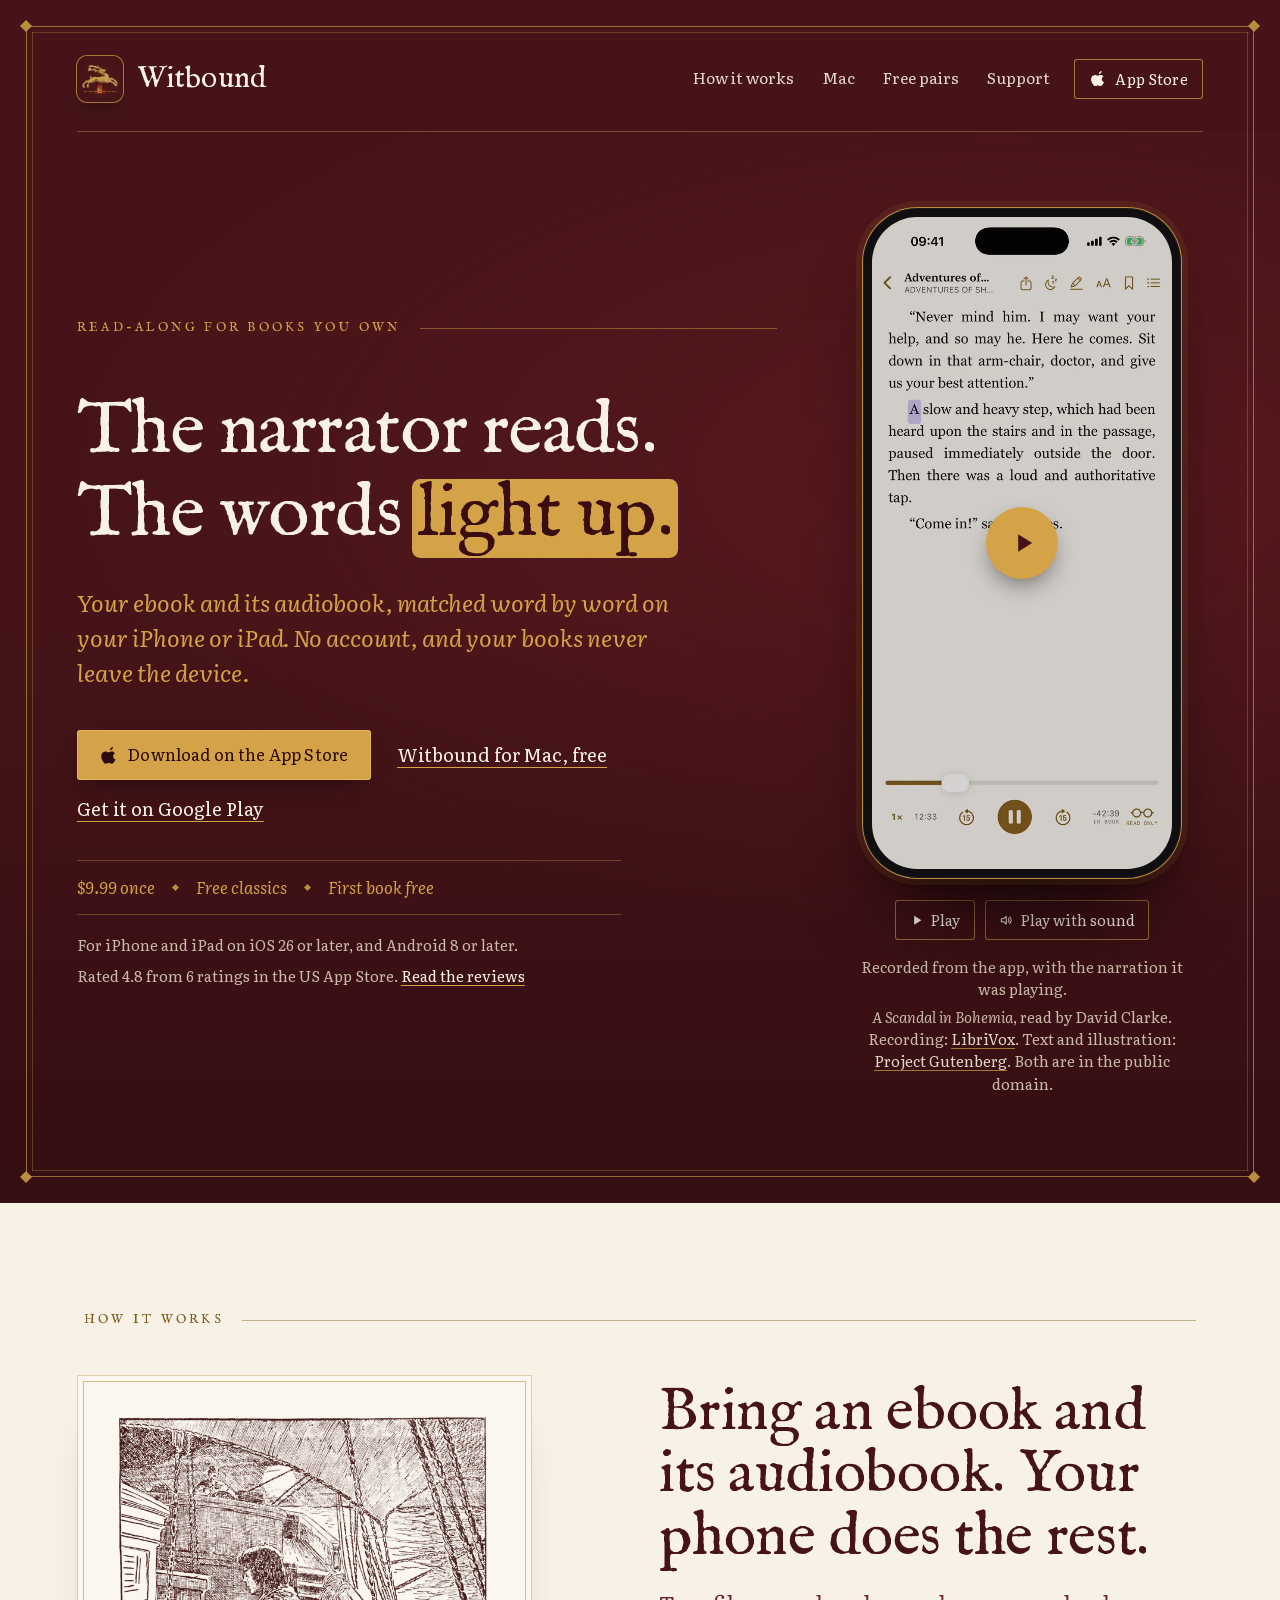
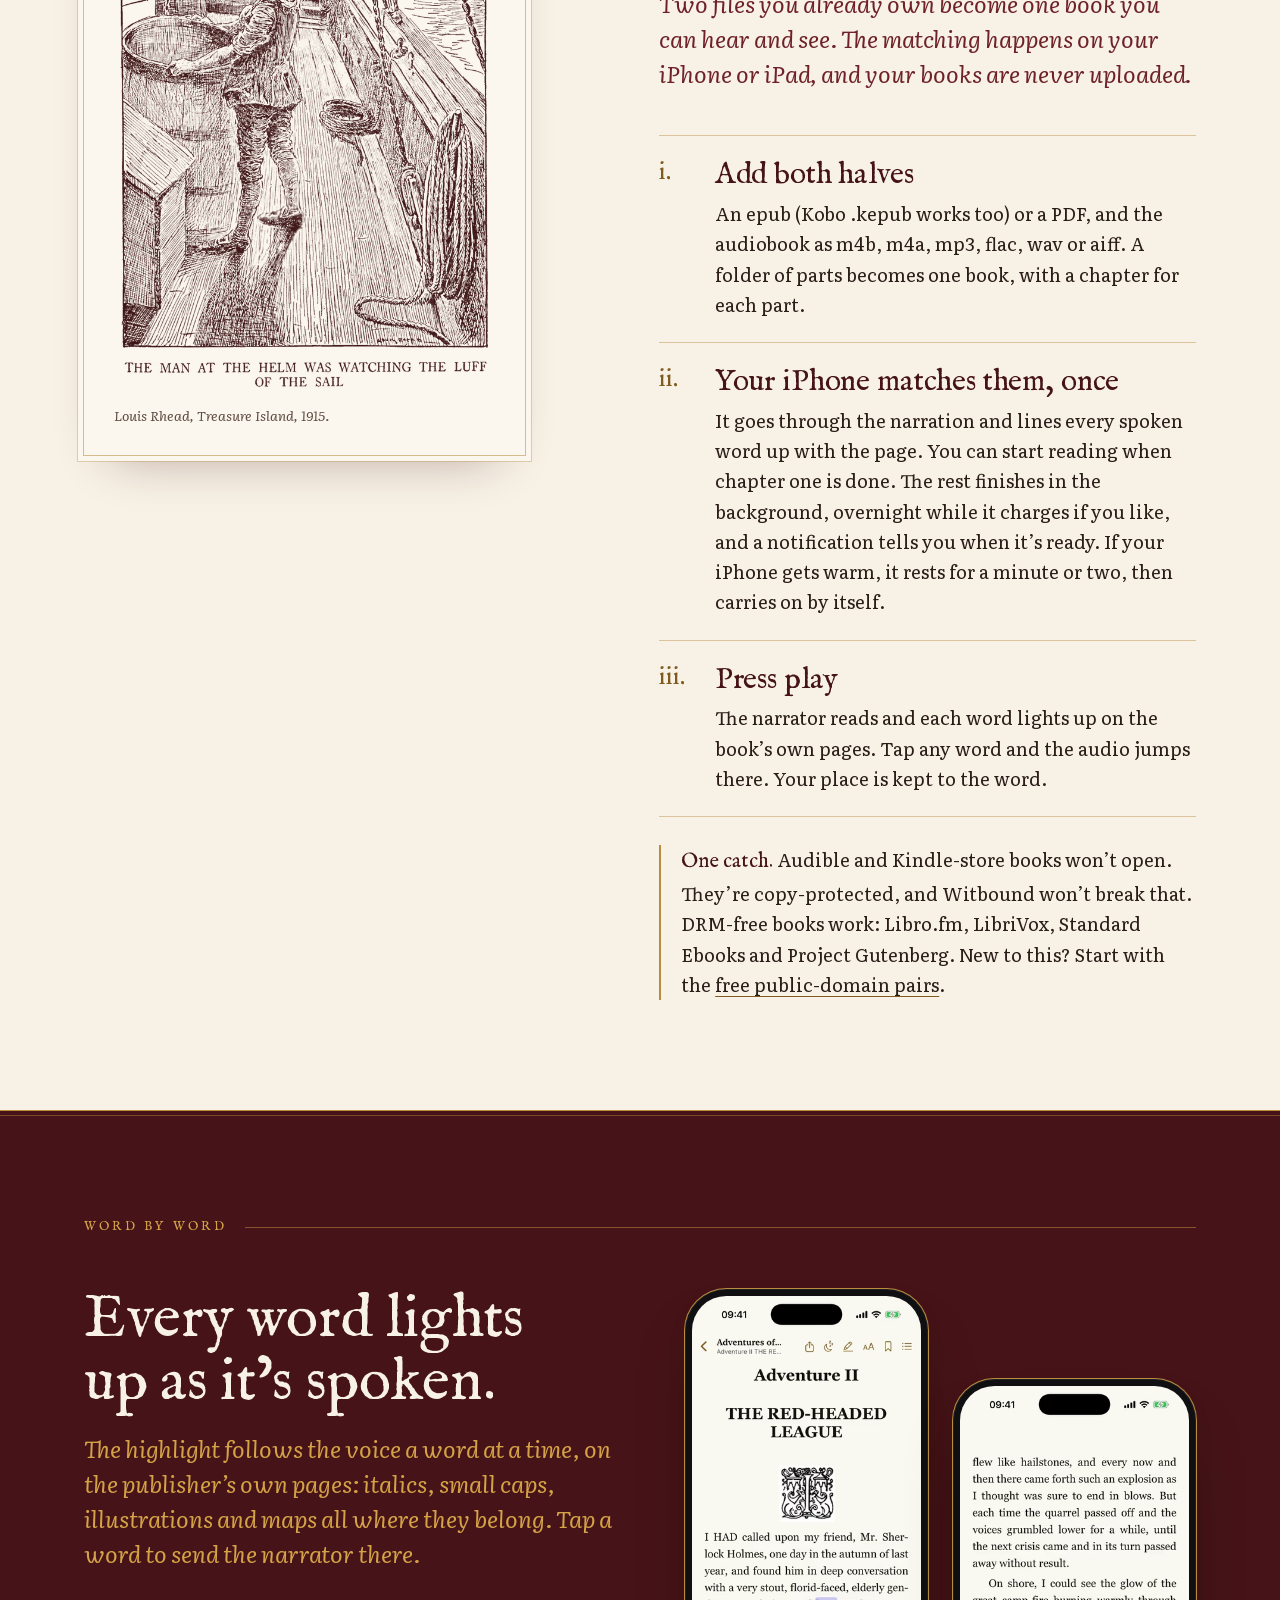
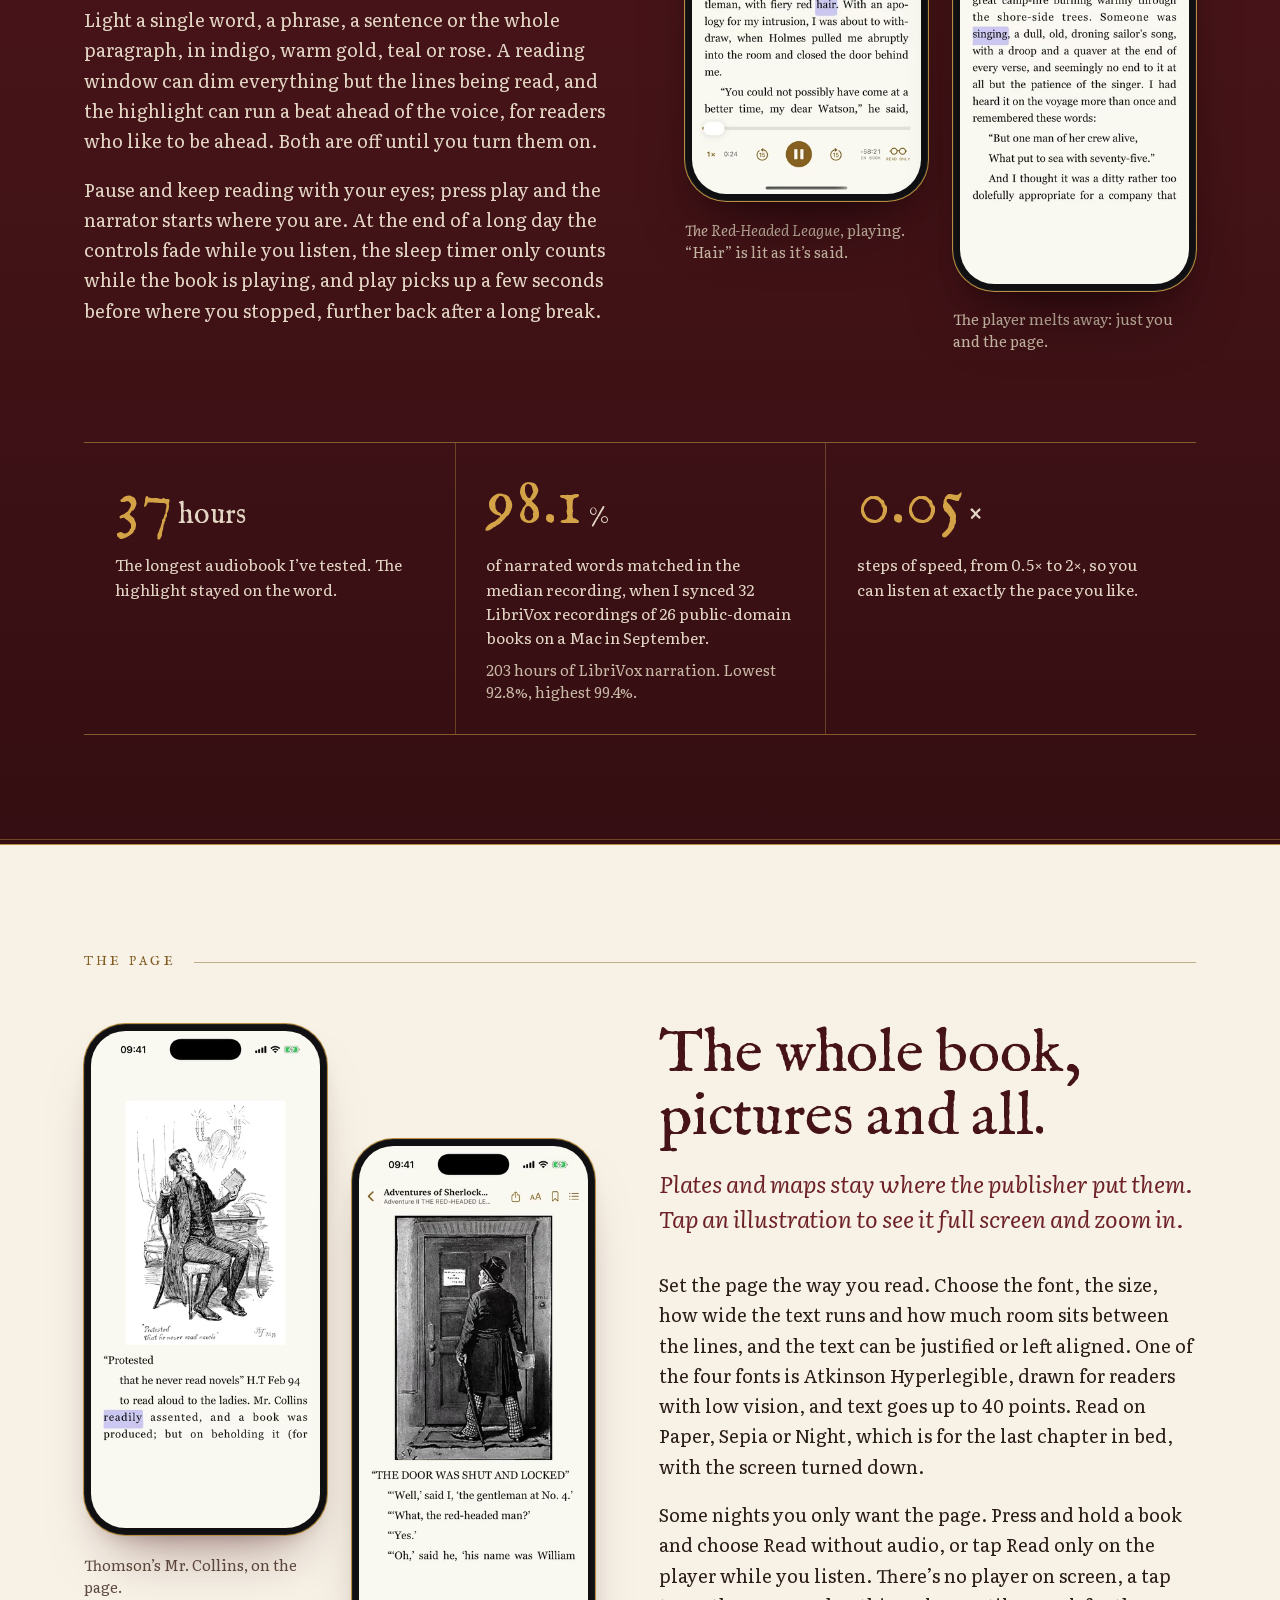
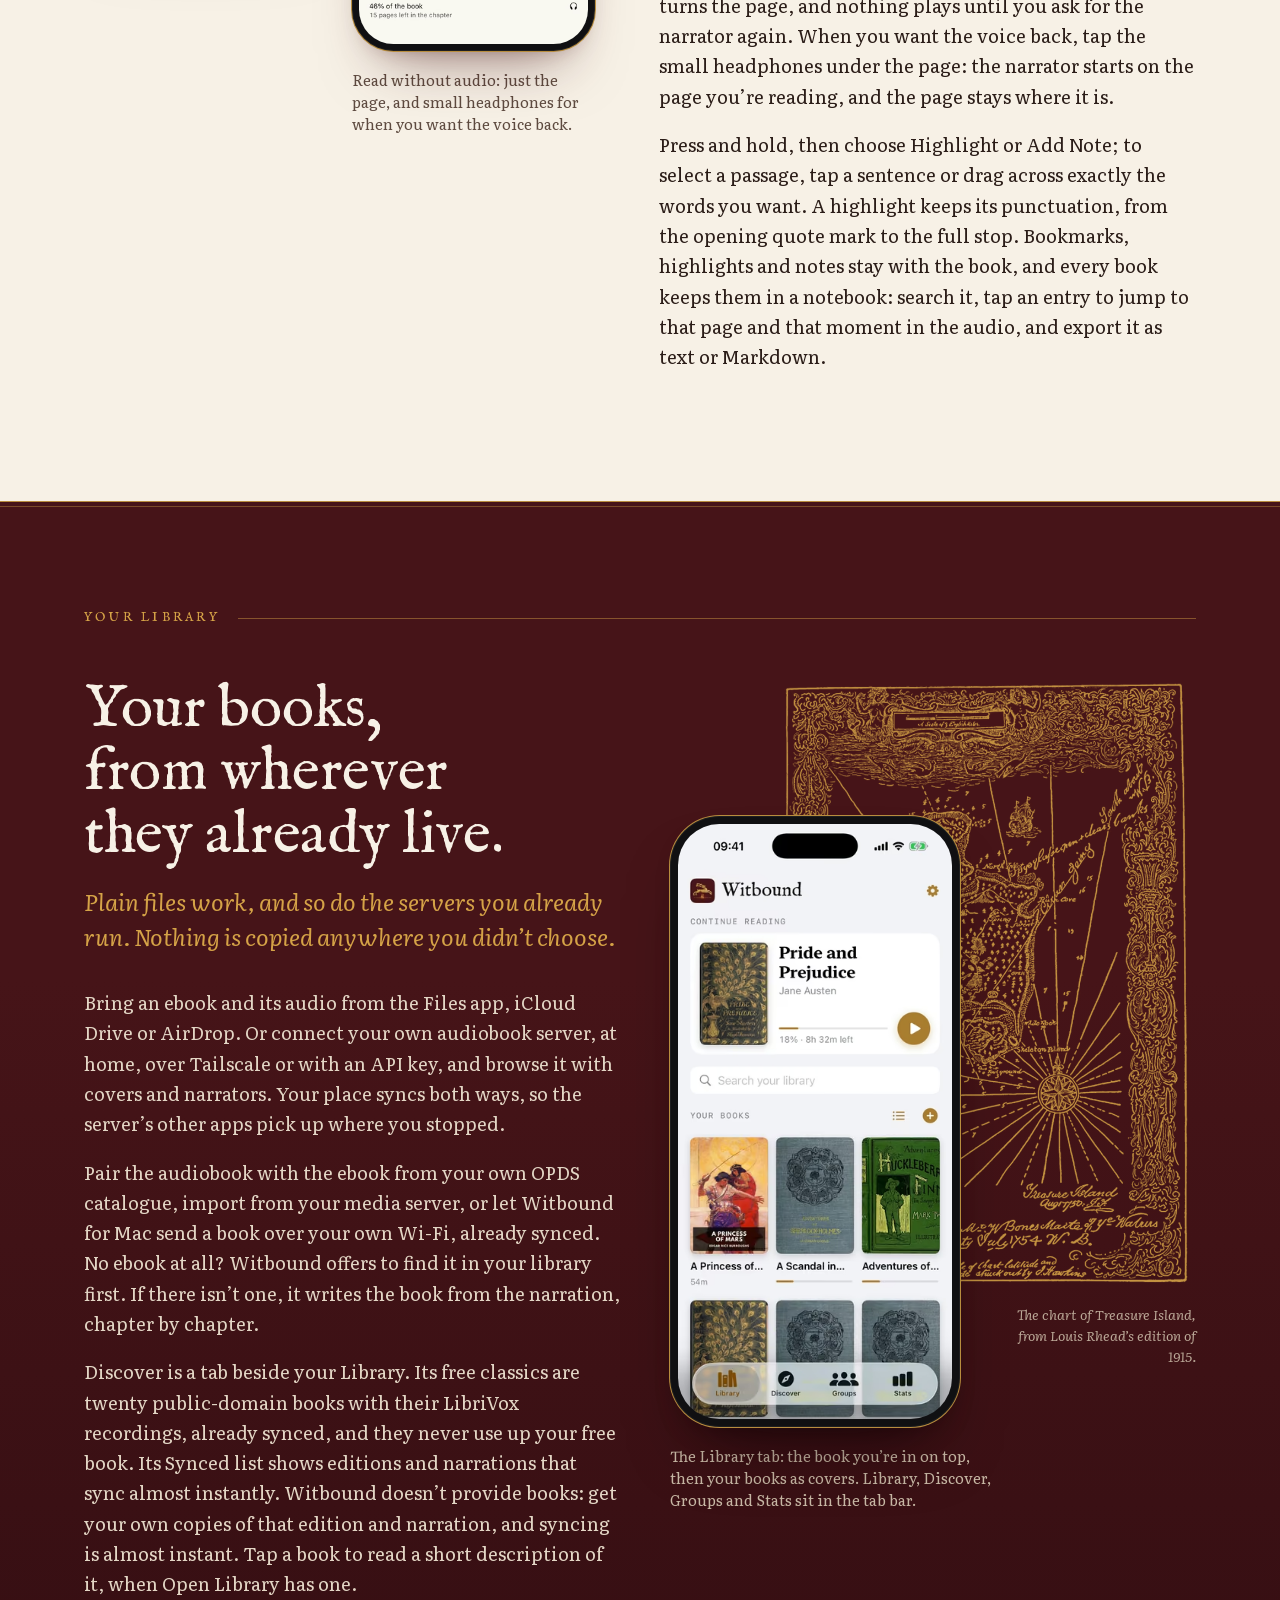
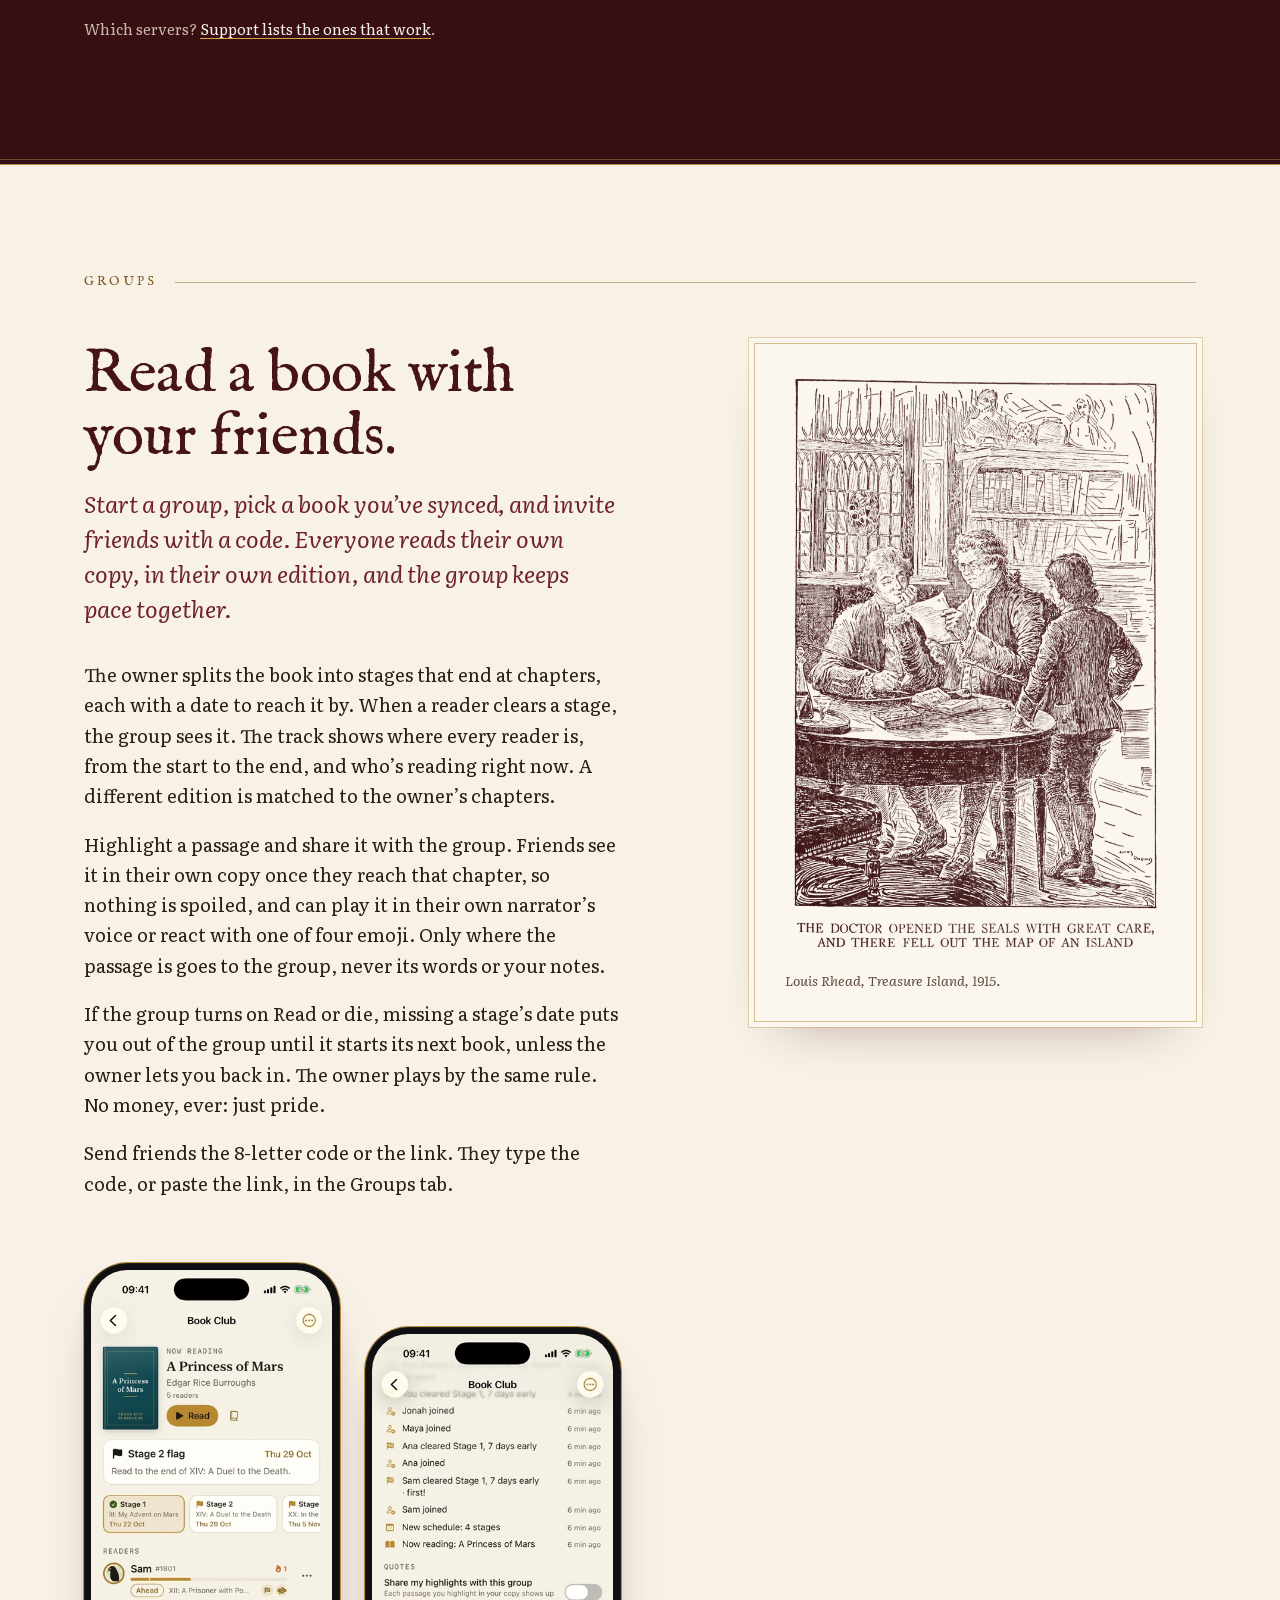
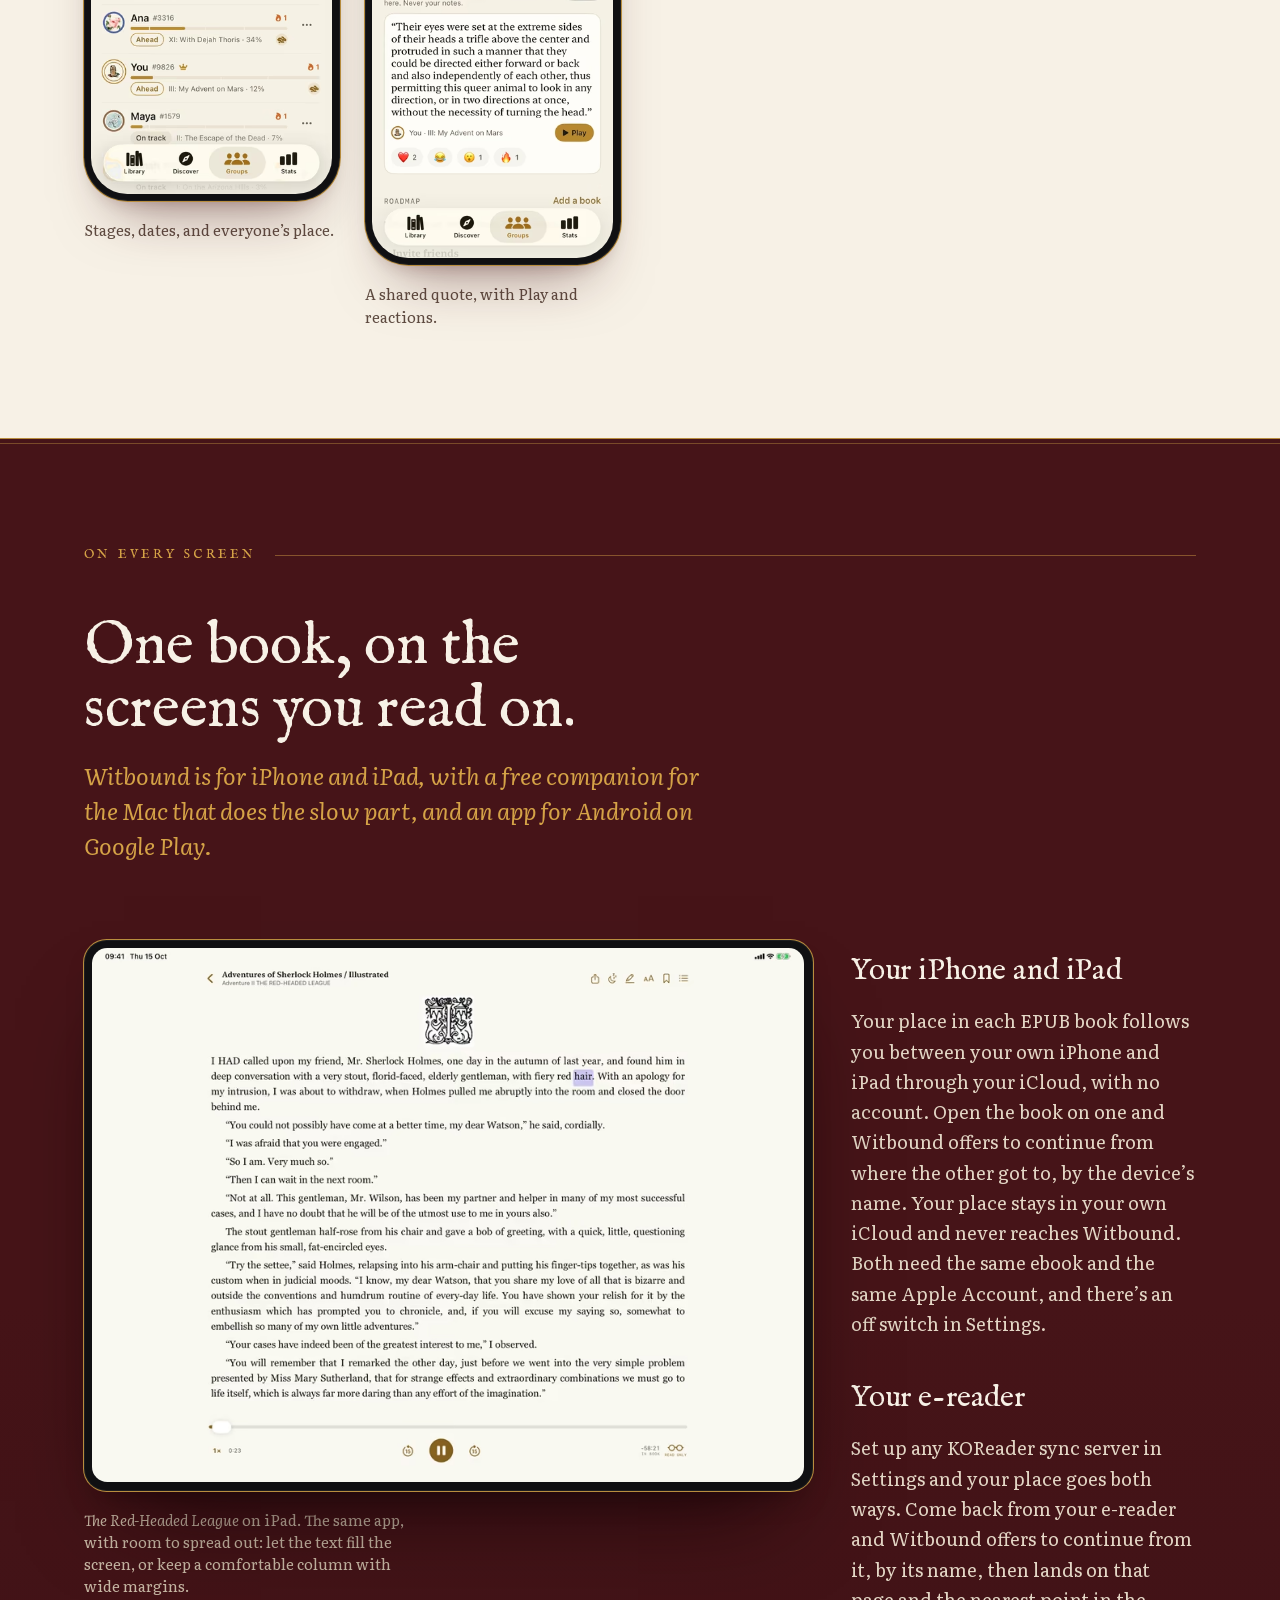
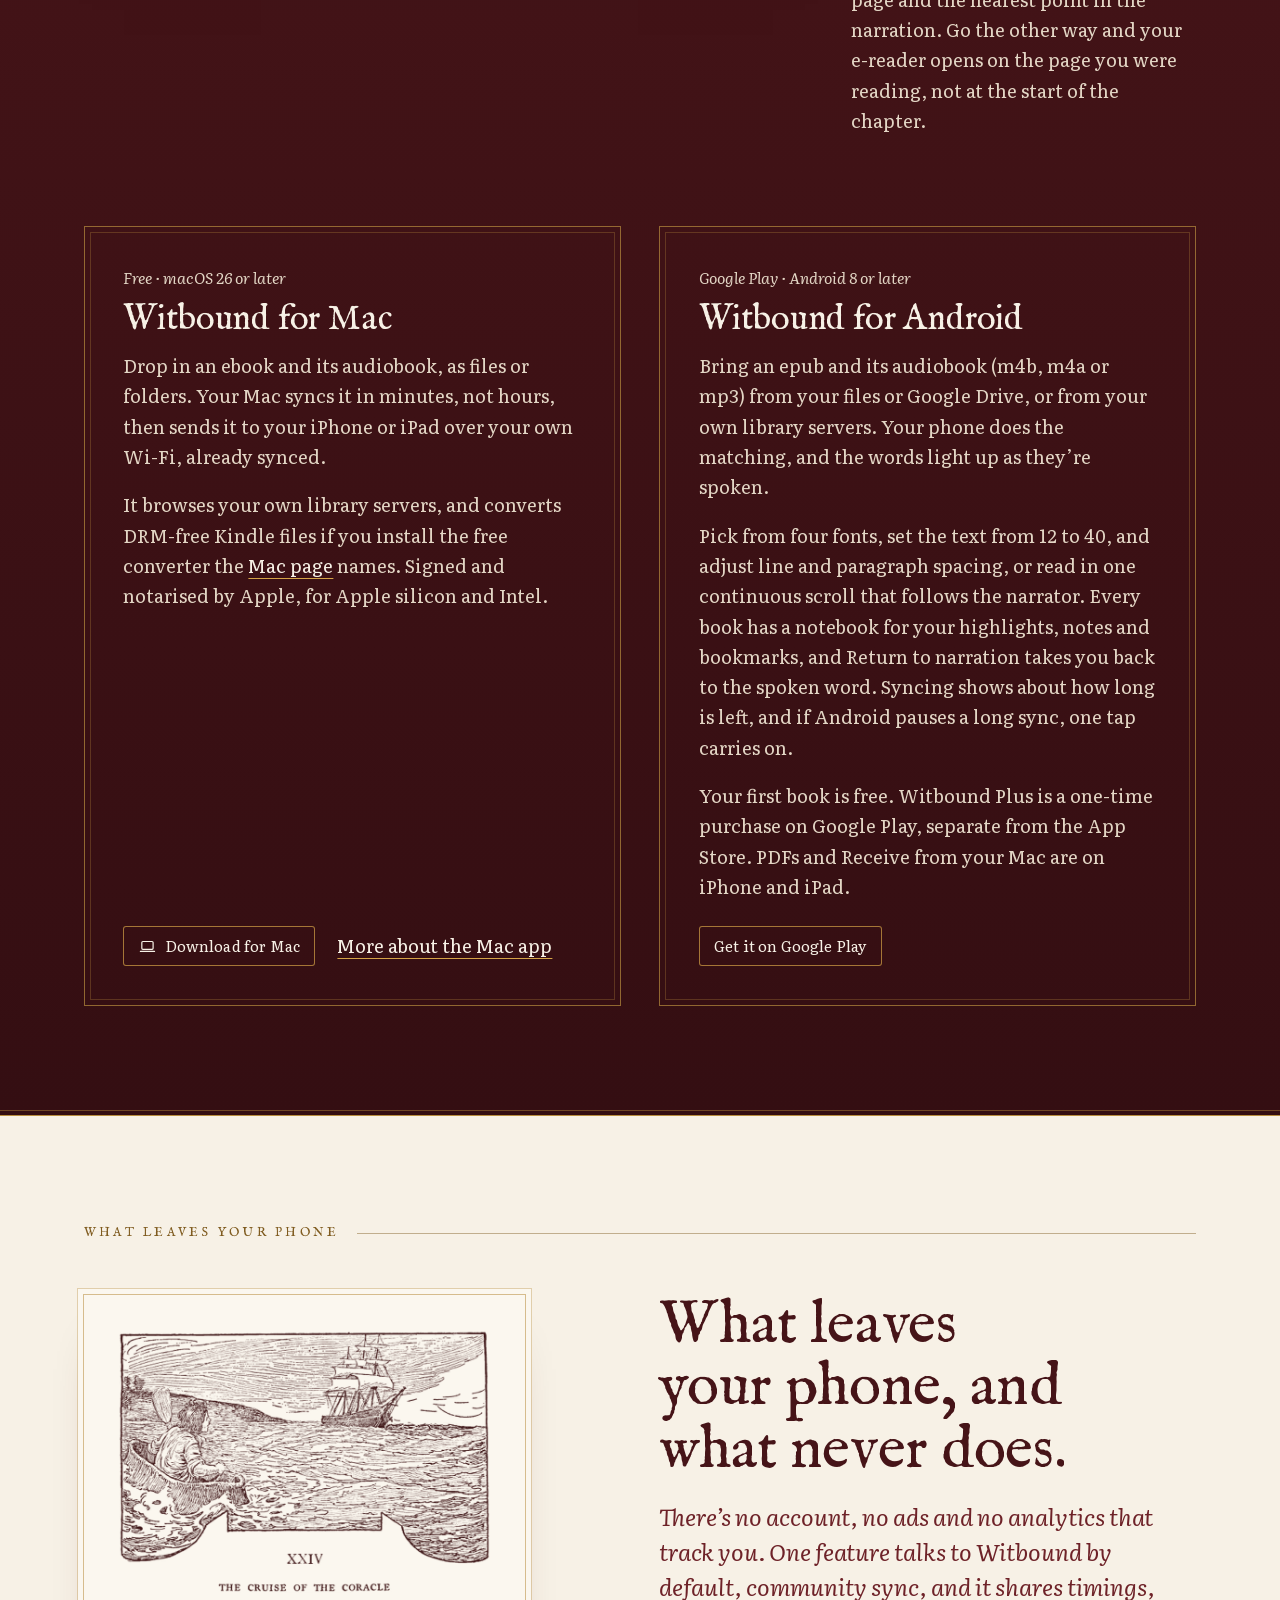
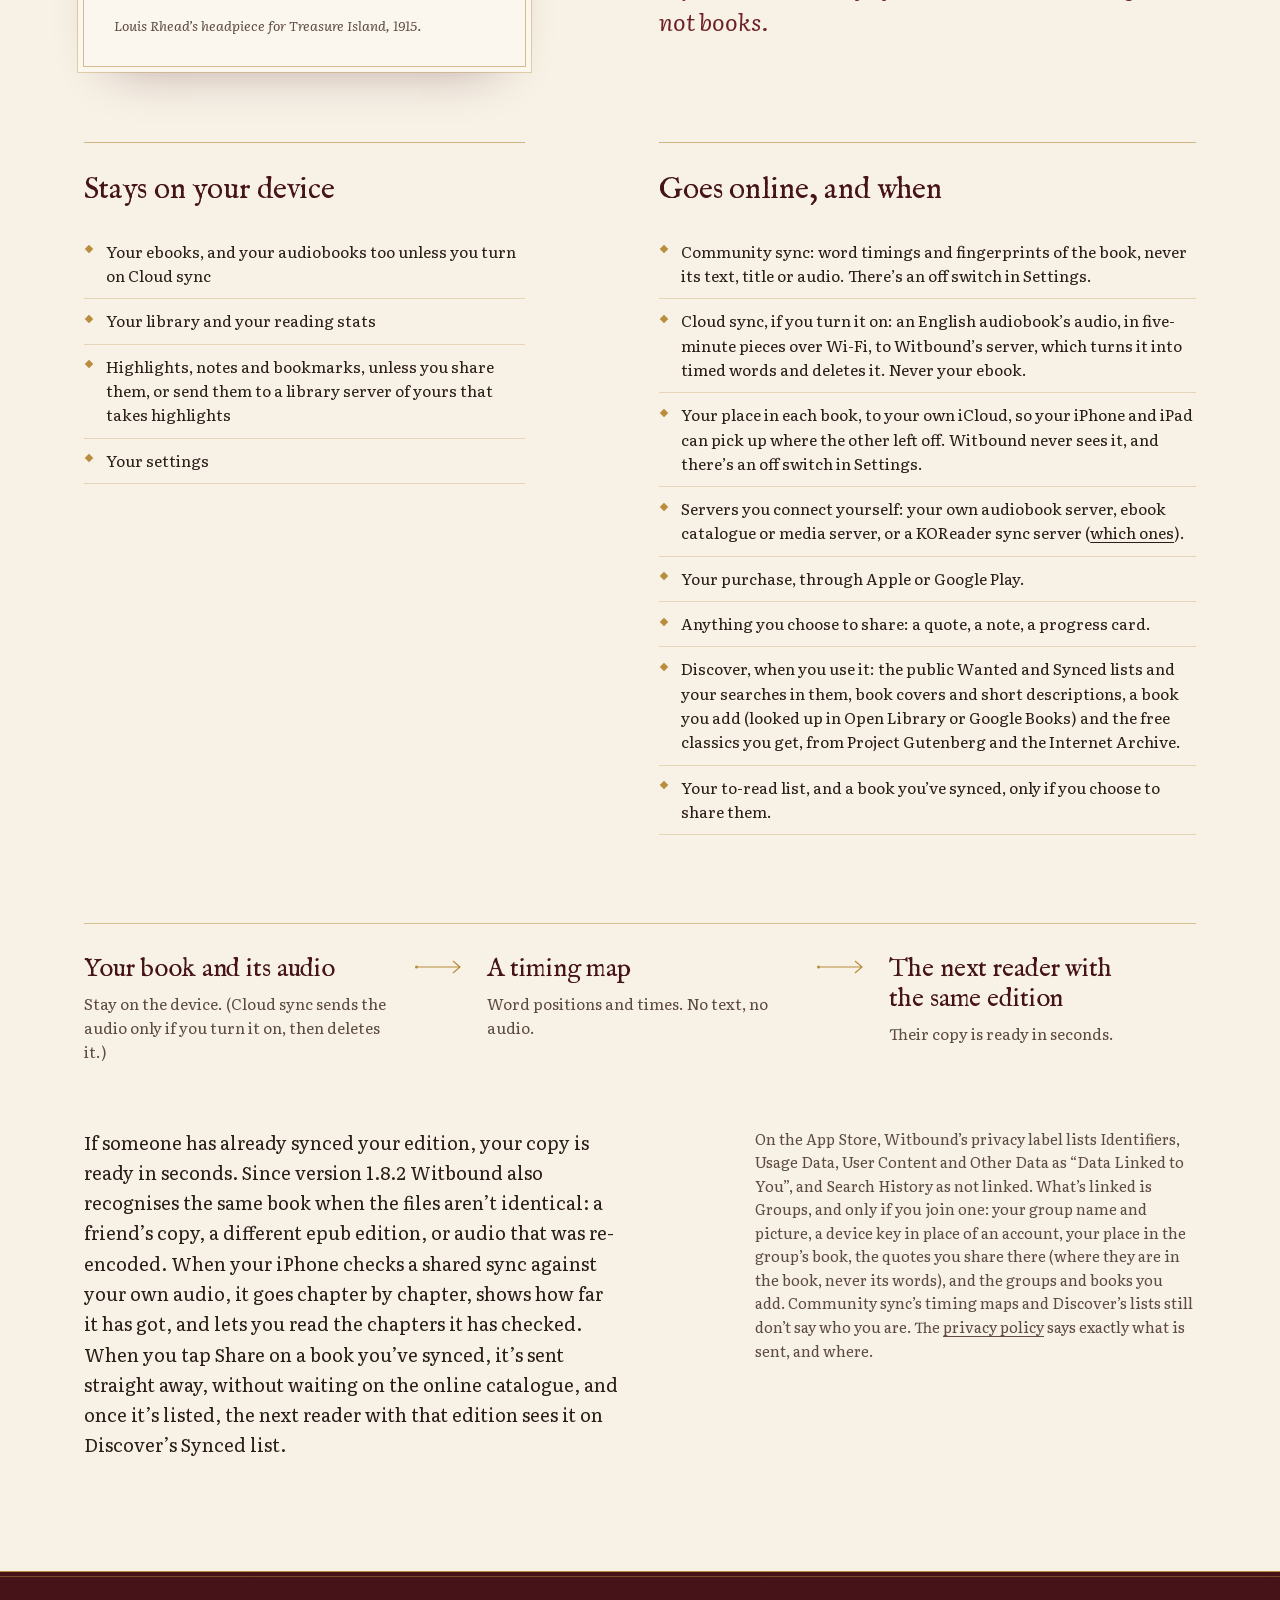
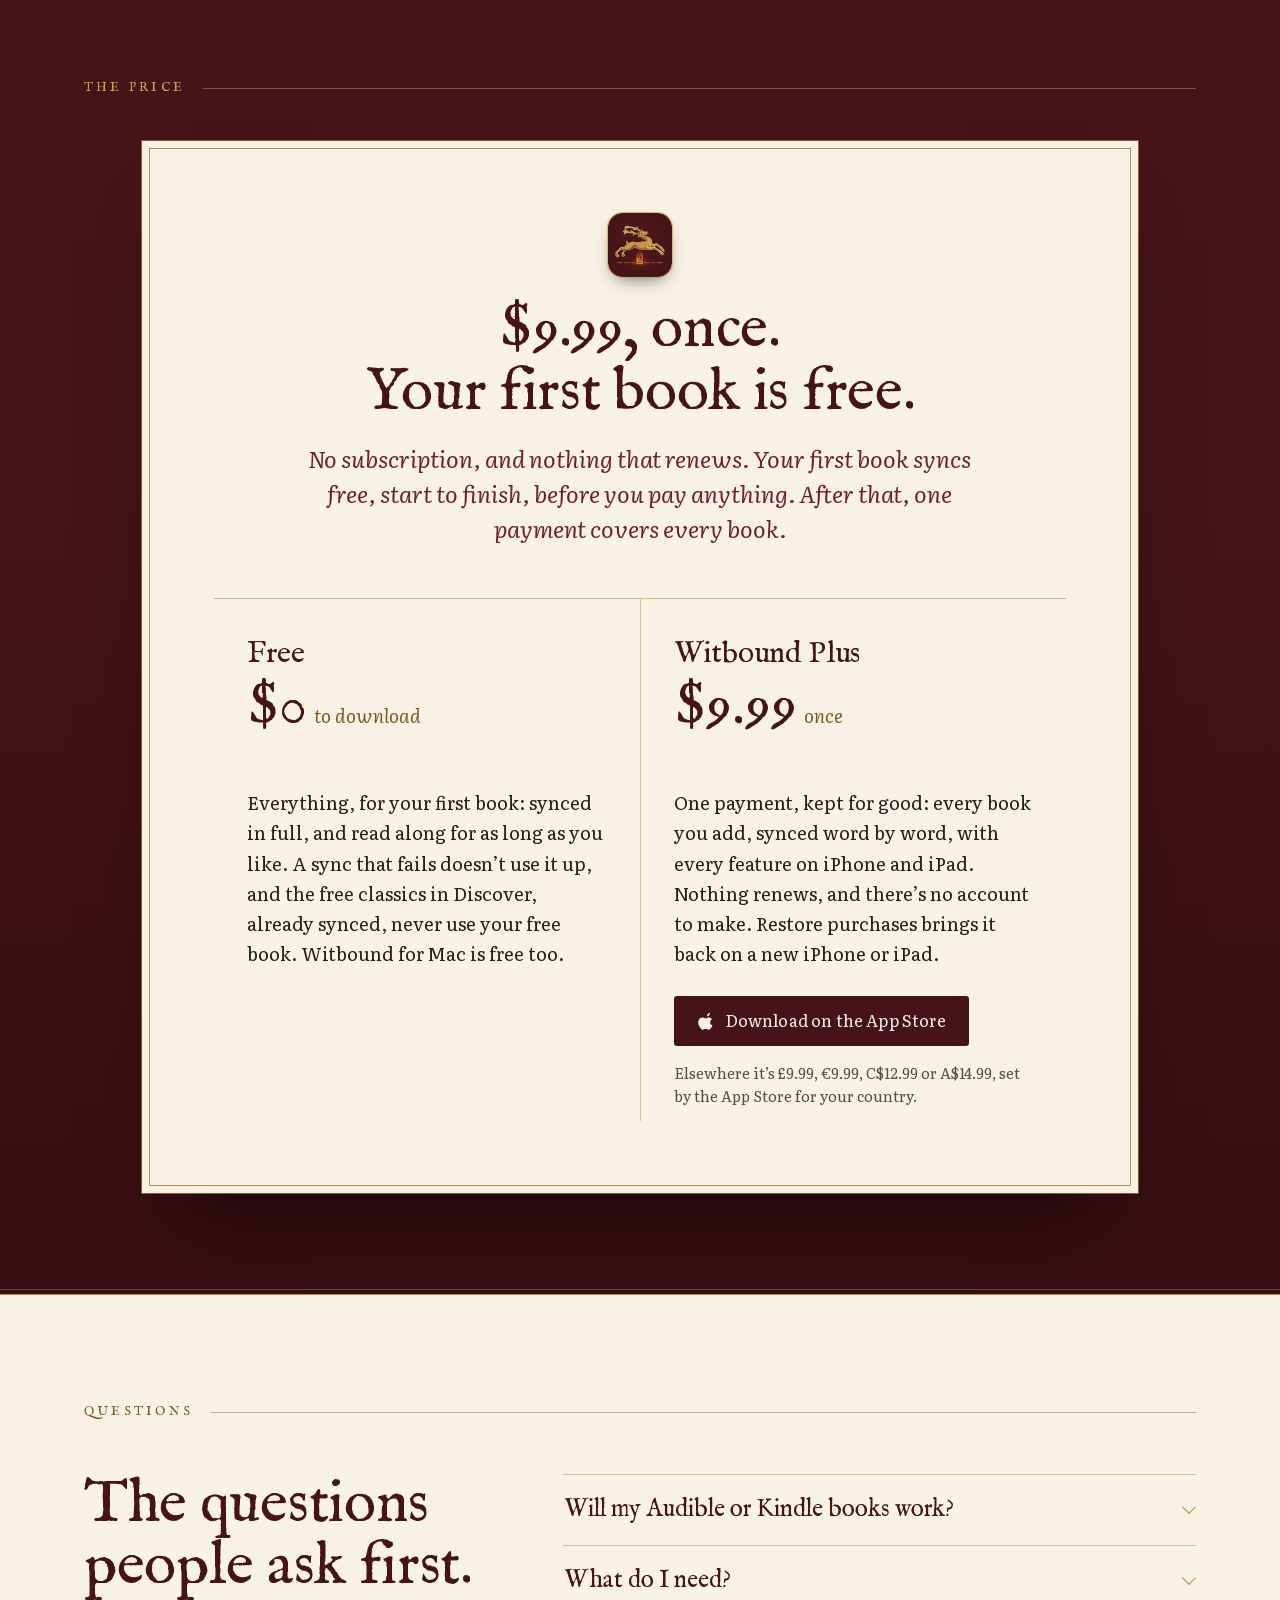
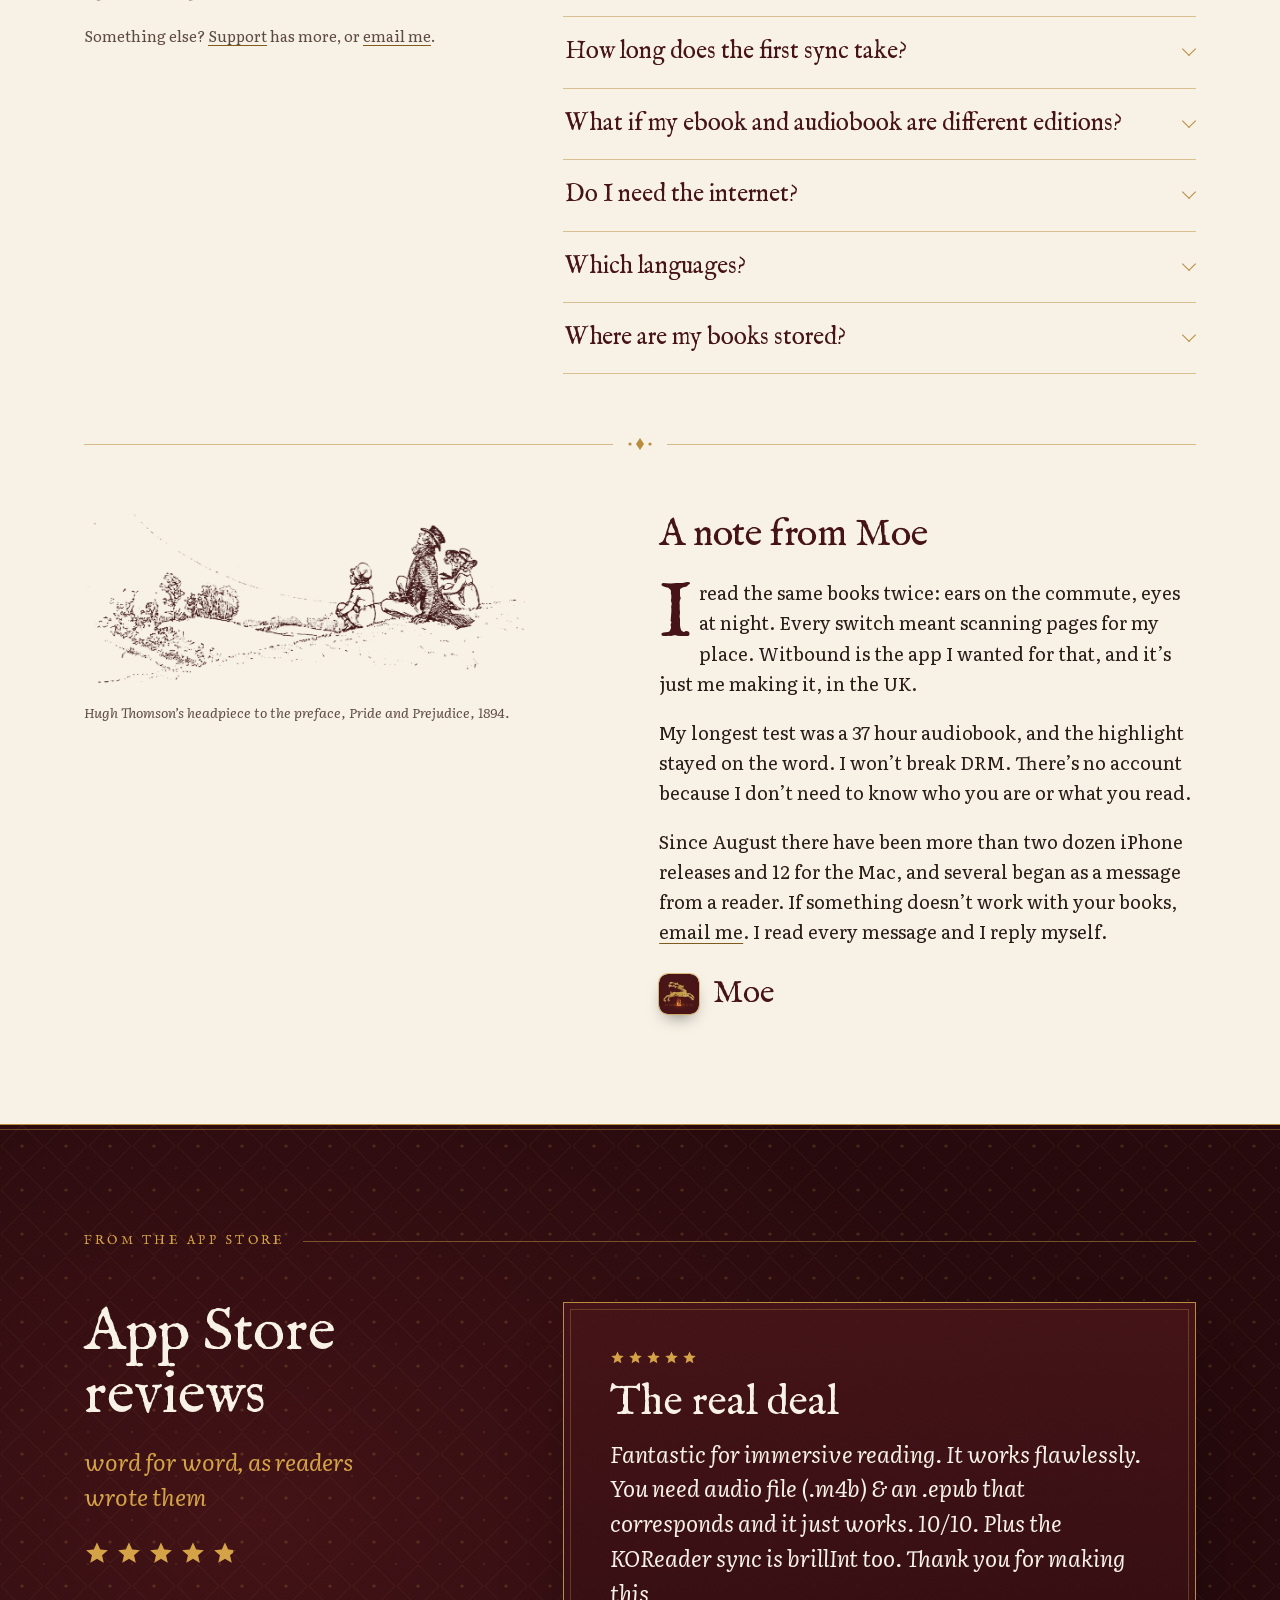
==== index.html @ 212b0382 "Home: Cloud sync is on iPhone and iPad too The "Stays on your device" and "Goes online" lists, the f" ====
<!doctype html>
<html lang="en">
<head>
<meta charset="utf-8">
<meta name="viewport" content="width=device-width, initial-scale=1">
<title>Witbound — read along with the audiobooks you already own</title>
<meta name="description" content="The narrator reads, the words light up. Witbound syncs your own audiobooks to your own ebooks, word by word, on your iPhone, iPad or Android phone. Your ebooks never leave your device.">
<link rel="canonical" href="https://witbound.co.uk/">
<meta name="theme-color" content="#461418">
<meta name="color-scheme" content="light">
<link rel="preload" href="assets/fonts/witbound-display.woff" as="font" type="font/woff" crossorigin>
<link rel="stylesheet" href="assets/css/site.css?v=redesign-a">
<link rel="icon" href="favicon.ico?v=1811" sizes="any">
<link rel="icon" href="assets/icon/favicon-32.png?v=1811" type="image/png" sizes="32x32">
<link rel="apple-touch-icon" href="assets/icon/apple-touch-icon.png?v=1811">
<meta property="og:title" content="Witbound — your audiobooks, word by word">
<meta property="og:description" content="The narrator reads, the words light up. Your own files, synced on your own device. Your ebooks never leave it.">
<meta property="og:url" content="https://witbound.co.uk/">
<meta property="og:type" content="website">
<meta property="og:image" content="https://witbound.co.uk/assets/icon/og-1200x630.png?v=1811">
<meta property="og:image:width" content="1200">
<meta property="og:image:height" content="630">
<meta property="og:image:alt" content="The Witbound icon, a gold stag leaping over a small flame on oxblood, beside the name Witbound">
<meta name="twitter:card" content="summary_large_image">
<script type="application/ld+json">
{
  "@context": "https://schema.org",
  "@type": "SoftwareApplication",
  "name": "Witbound",
  "operatingSystem": "iOS 26, iPadOS 26, Android 8.0",
  "applicationCategory": "BookApplication",
  "url": "https://witbound.co.uk/",
  "installUrl": "https://apps.apple.com/app/id6795587495",
  "description": "Pairs your own DRM-free ebook with its audiobook and highlights each word as the narrator reads it, on the publisher's real pages. The matching happens on your device; no account.",
  "author": {
    "@type": "Person",
    "name": "Moe"
  },
  "offers": {
    "@type": "Offer",
    "category": "one-time purchase",
    "price": "9.99",
    "priceCurrency": "USD",
    "availability": "https://schema.org/InStock"
  }
}
</script>
<script defer src="assets/js/site.js?v=redesign-a"></script>
<link rel="preload" href="assets/hero/reader-poster.webp?v=1811" as="image" type="image/webp" fetchpriority="high">
<script defer src="assets/js/hero.js?v=redesign-a"></script>
</head>
<body>
<a class="wb-skip" href="#wb-main">Skip to the content</a>
<header class="wb-top">
    <div class="wb-top-in">
      <a class="wb-brand" href="./" aria-current="page">
        <picture><source type="image/avif" srcset="assets/icon/icon-rounded-128.avif?v=1811"><img src="assets/icon/icon-rounded-128.webp?v=1811" width="46" height="46" alt=""></picture>
        <span class="wb-brand-name">Witbound</span>
      </a>
      <nav class="wb-nav" aria-label="Site"><a href="#how">How it works</a><a href="mac.html">Mac</a><a href="pairs.html">Free pairs</a><a href="support.html">Support</a></nav>
      <div class="wb-tools">
        <a class="wb-btn wb-btn-main wb-btn-small" href="https://apps.apple.com/app/id6795587495"><svg viewBox="0 0 24 24" fill="currentColor" aria-hidden="true" focusable="false"><path d="M16.5 1.4c.1 1-.3 2-1 2.8-.7.8-1.8 1.4-2.8 1.3-.1-1 .3-2 1-2.7.7-.8 1.9-1.4 2.8-1.4zM19.9 17c-.5 1.2-.8 1.7-1.4 2.7-.9 1.4-2.2 3.1-3.7 3.1-1.4 0-1.7-.9-3.6-.9s-2.3.9-3.6.9c-1.6 0-2.8-1.6-3.7-3C1.2 16.4.9 12 2.5 9.7c1.1-1.6 2.9-2.6 4.5-2.6 1.7 0 2.7 1 4.1 1 1.3 0 2.1-1 4.1-1 1.4 0 2.9.8 4 2.1-3.5 1.9-3 6.9.6 7.8z"/></svg>App Store</a>
        <details class="wb-menu">
          <summary>Menu</summary>
          <nav class="wb-menu-panel" aria-label="Site menu"><a href="#how">How it works</a><a href="#read-along">Word by word</a><a href="#groups">Groups</a><a href="#price">The price</a><a href="mac.html">Mac</a><a href="pairs.html">Free pairs</a><a href="support.html">Support</a><a class="wb-btn wb-btn-main" href="https://apps.apple.com/app/id6795587495"><svg viewBox="0 0 24 24" fill="currentColor" aria-hidden="true" focusable="false"><path d="M16.5 1.4c.1 1-.3 2-1 2.8-.7.8-1.8 1.4-2.8 1.3-.1-1 .3-2 1-2.7.7-.8 1.9-1.4 2.8-1.4zM19.9 17c-.5 1.2-.8 1.7-1.4 2.7-.9 1.4-2.2 3.1-3.7 3.1-1.4 0-1.7-.9-3.6-.9s-2.3.9-3.6.9c-1.6 0-2.8-1.6-3.7-3C1.2 16.4.9 12 2.5 9.7c1.1-1.6 2.9-2.6 4.5-2.6 1.7 0 2.7 1 4.1 1 1.3 0 2.1-1 4.1-1 1.4 0 2.9.8 4 2.1-3.5 1.9-3 6.9.6 7.8z"/></svg>Get it on the App Store</a></nav>
        </details>
      </div>
    </div>
</header>
<main id="wb-main">
<section class="wb-cover" aria-labelledby="wb-hero-title">
    <div class="wb-cover-grid">
      <div class="wb-cover-copy">
        <p class="wb-rh">Read-along for books you own</p>
        <h1 id="wb-hero-title"><span class="wb-ln"><span class="wb-w">The</span> <span class="wb-w">narrator</span> <span class="wb-w">reads.</span></span> <span class="wb-ln"><span class="wb-w">The</span> <span class="wb-w">words</span> <span class="wb-w wb-lit">light&nbsp;up.</span></span></h1>
        <p class="wb-lede">Your ebook and its audiobook, matched word by word on your iPhone or iPad. No account, and your books never leave the device.</p>
        <div class="wb-actions">
          <a class="wb-btn wb-btn-gold" href="https://apps.apple.com/app/id6795587495"><svg viewBox="0 0 24 24" fill="currentColor" aria-hidden="true" focusable="false"><path d="M16.5 1.4c.1 1-.3 2-1 2.8-.7.8-1.8 1.4-2.8 1.3-.1-1 .3-2 1-2.7.7-.8 1.9-1.4 2.8-1.4zM19.9 17c-.5 1.2-.8 1.7-1.4 2.7-.9 1.4-2.2 3.1-3.7 3.1-1.4 0-1.7-.9-3.6-.9s-2.3.9-3.6.9c-1.6 0-2.8-1.6-3.7-3C1.2 16.4.9 12 2.5 9.7c1.1-1.6 2.9-2.6 4.5-2.6 1.7 0 2.7 1 4.1 1 1.3 0 2.1-1 4.1-1 1.4 0 2.9.8 4 2.1-3.5 1.9-3 6.9.6 7.8z"/></svg>Download on the App Store</a>
          <a class="wb-textlink" href="mac.html">Witbound for Mac, free</a>
          <a class="wb-textlink" href="https://play.google.com/store/apps/details?id=app.witbound.android">Get it on Google Play</a>
        </div>
        <ul class="wb-chips" aria-label="In short"><li>$9.99 once</li><li>Free classics</li><li>First book free</li></ul>
        <p class="wb-fine">For iPhone and iPad on iOS 26 or later, and Android 8 or later.</p>
        <p class="wb-fine">Rated 4.8 from 6 ratings in the US App Store. <a href="#readers">Read the reviews</a></p>
      </div>
      <figure class="wb-device wb-hero-phone" id="wb-hero-phone">
        <div class="wb-phone">
          <div class="wb-phone-body">
            <video muted loop playsinline disablepictureinpicture disableremoteplayback preload="none"
                   poster="assets/hero/reader-poster.webp?v=1811" width="590" height="1282"
                   aria-label="Witbound on iPhone: David Clarke reads A Scandal in Bohemia and each word lights up as he says it"
                   aria-describedby="wb-hero-said">
              <source src="assets/hero/reader.mp4?v=1811" type="video/mp4">
            </video>
            <button class="wb-play-over" type="button" tabindex="-1" aria-hidden="true"><span><svg viewBox="0 0 24 24" fill="currentColor" aria-hidden="true" focusable="false"><path d="M7 4.5v15l12-7.5z"/></svg></span></button>
          </div>
        </div>
        <div class="wb-clip-ctl">
          <button type="button" class="wb-clip-pause" aria-label="Pause the clip"><svg viewBox="0 0 24 24" fill="currentColor" aria-hidden="true" focusable="false"><path d="M7 5h3.5v14H7zM13.5 5H17v14h-3.5z"/></svg><span>Pause</span></button>
          <button type="button" class="wb-clip-sound"><svg viewBox="0 0 24 24" fill="none" stroke="currentColor" stroke-width="1.8" stroke-linecap="round" stroke-linejoin="round" aria-hidden="true" focusable="false"><path d="M4 9.5h3.5L12 5.5v13l-4.5-4H4z"/><path d="M15.5 9a4.2 4.2 0 0 1 0 6M18 6.5a7.8 7.8 0 0 1 0 11"/></svg><span>Play with sound</span></button>
        </div>
        <noscript><p class="wb-fine" style="text-align:center"><a href="assets/hero/reader.mp4?v=1811">Watch the clip with sound</a> (MP4, 14 seconds).</p></noscript>
        <p class="wb-vh" id="wb-hero-said">The narrator reads: A slow and heavy step, which had been heard upon the stairs and in the passage, paused immediately outside the door. Then there was a loud and authoritative tap. &ldquo;Come in!&rdquo; said Holmes.</p>
        <figcaption>
          <p>Recorded from the app, with the narration it was playing.</p>
          <p><cite>A Scandal in Bohemia</cite>, read by David Clarke. Recording: <a href="https://librivox.org/the-adventures-of-sherlock-holmes-version-4-by-sir-arthur-conan-doyle/">LibriVox</a>. Text and illustration: <a href="https://www.gutenberg.org/ebooks/48320">Project Gutenberg</a>. Both are in the public domain.</p>
        </figcaption>
      </figure>
    </div>
</section>

<section class="wb-sig wb-sig-cream wb-how" id="how" aria-labelledby="wb-how-title">
  <div class="wb-wrap">
    <p class="wb-rh">How it works</p>
    <div class="wb-split">
      <figure class="wb-plate wb-plate-mounted wb-frontis"><picture><source type="image/avif" srcset="assets/plates/rhead-1915-helm-ink.avif"><img src="assets/plates/rhead-1915-helm-ink.webp" width="640" height="973" loading="lazy" decoding="async" alt="Louis Rhead&#x27;s engraving of young Jim Hawkins on the deck of a ship at night, one hand on an apple barrel, with the helmsman at the stern under the moon, over the printed caption: The man at the helm was watching the luff of the sail"></picture><figcaption>Louis Rhead, <cite>Treasure Island</cite>, 1915.</figcaption></figure>
      <div class="wb-text">
        <h2 class="wb-h2" id="wb-how-title">Bring an ebook and its audiobook. Your phone does the rest.</h2>
        <p class="wb-lede">Two files you already own become one book you can hear and see. The matching happens on your iPhone or iPad, and your books are never uploaded.</p>
        <ol class="wb-steps"><li><span class="wb-num" aria-hidden="true">i.</span><div><h3>Add both halves</h3><p>An epub (Kobo .kepub works too) or a PDF, and the audiobook as m4b, m4a, mp3, flac, wav or aiff. A folder of parts becomes one book, with a chapter for each part.</p></div></li><li><span class="wb-num" aria-hidden="true">ii.</span><div><h3>Your iPhone matches them, once</h3><p>It goes through the narration and lines every spoken word up with the page. You can start reading when chapter one is done. The rest finishes in the background, overnight while it charges if you like, and a notification tells you when it&rsquo;s ready. If your iPhone gets warm, it rests for a minute or two, then carries on by itself.</p></div></li><li><span class="wb-num" aria-hidden="true">iii.</span><div><h3>Press play</h3><p>The narrator reads and each word lights up on the book&rsquo;s own pages. Tap any word and the audio jumps there. Your place is kept to the word.</p></div></li></ol>
        <div class="wb-aside wb-prose">
          <p><span class="wb-lead-in">One catch.</span> Audible and Kindle-store books won&rsquo;t open. They&rsquo;re copy-protected, and Witbound won&rsquo;t break that. DRM-free books work: Libro.fm, LibriVox, Standard Ebooks and Project Gutenberg. New to this? Start with the <a href="pairs.html">free public-domain pairs</a>.</p>
        </div>
      </div>
    </div>
  </div>
</section>

<section class="wb-sig wb-sig-ox wb-ww" id="read-along" aria-labelledby="wb-ww-title">
  <div class="wb-wrap">
    <p class="wb-rh">Word by word</p>
    <div class="wb-split">
      <div class="wb-text">
        <h2 class="wb-h2" id="wb-ww-title">Every word lights up as it&rsquo;s spoken.</h2>
        <p class="wb-lede">The highlight follows the voice a word at a time, on the publisher&rsquo;s own pages: italics, small caps, illustrations and maps all where they belong. Tap a word to send the narrator there.</p>
        <div class="wb-prose wb-gap">
          <p>Light a single word, a phrase, a sentence or the whole paragraph, in indigo, warm gold, teal or rose. A reading window can dim everything but the lines being read, and the highlight can run a beat ahead of the voice, for readers who like to be ahead. Both are off until you turn them on.</p>
          <p>Pause and keep reading with your eyes; press play and the narrator starts where you are. At the end of a long day the controls fade while you listen, the sleep timer only counts while the book is playing, and play picks up a few seconds before where you stopped, further back after a long break.</p>
        </div>
      </div>
      <div class="wb-duo">
        <figure class="wb-device"><div class="wb-phone"><div class="wb-phone-body"><picture><source type="image/avif" srcset="assets/img/reader-rhl-1810-360w.avif 360w, assets/img/reader-rhl-1810-720w.avif 720w" sizes="(min-width: 900px) 250px, 46vw"><img src="assets/img/reader-rhl-1810-360w.webp" srcset="assets/img/reader-rhl-1810-360w.webp 360w, assets/img/reader-rhl-1810-720w.webp 720w" sizes="(min-width: 900px) 250px, 46vw" width="360" height="783" alt="Witbound on iPhone playing The Red-Headed League: the chapter title, Sidney Paget&#x27;s ornamental initial, and the word hair lit as the narrator reads it, with the player controls below" loading="lazy" decoding="async"></picture></div></div><figcaption><cite>The Red-Headed League</cite>, playing. &ldquo;Hair&rdquo; is lit as it&rsquo;s said.</figcaption></figure>
        <figure class="wb-device"><div class="wb-phone"><div class="wb-phone-body"><picture><source type="image/avif" srcset="assets/img/faded-ti-1810-360w.avif 360w, assets/img/faded-ti-1810-720w.avif 720w" sizes="(min-width: 900px) 250px, 46vw"><img src="assets/img/faded-ti-1810-360w.webp" srcset="assets/img/faded-ti-1810-360w.webp 360w, assets/img/faded-ti-1810-720w.webp 720w" sizes="(min-width: 900px) 250px, 46vw" width="360" height="783" alt="Witbound on iPhone reading Treasure Island with the controls faded away, only the page showing, and the word singing lit with its comma" loading="lazy" decoding="async"></picture></div></div><figcaption>The player melts away: just you and the page.</figcaption></figure>
      </div>
    </div>
    <div class="wb-figures">
      <div><span class="wb-fig-n">37<small>hours</small></span><p>The longest audiobook I&rsquo;ve tested. The highlight stayed on the word.</p></div>
      <div><span class="wb-fig-n">98.1<small>%</small></span><p>of narrated words matched in the median recording, when I synced 32 LibriVox recordings of 26 public-domain books on a Mac in September.<span class="wb-small">203 hours of LibriVox narration. Lowest 92.8%, highest 99.4%.</span></p></div>
      <div><span class="wb-fig-n">0.05<small>&times;</small></span><p>steps of speed, from 0.5&times; to 2&times;, so you can listen at exactly the pace you like.</p></div>
    </div>
  </div>
</section>

<section class="wb-sig wb-sig-cream wb-pg" id="page" aria-labelledby="wb-pg-title">
  <div class="wb-wrap">
    <p class="wb-rh">The page</p>
    <div class="wb-split">
      <div class="wb-duo">
        <figure class="wb-device"><div class="wb-phone"><div class="wb-phone-body"><picture><source type="image/avif" srcset="assets/img/illustration-collins-1810-360w.avif 360w, assets/img/illustration-collins-1810-720w.avif 720w" sizes="(min-width: 900px) 230px, 46vw"><img src="assets/img/illustration-collins-1810-360w.webp" srcset="assets/img/illustration-collins-1810-360w.webp 360w, assets/img/illustration-collins-1810-720w.webp 720w" sizes="(min-width: 900px) 230px, 46vw" width="360" height="783" alt="Pride and Prejudice in Witbound: Hugh Thomson&#x27;s plate of Mr. Collins protesting that he never read novels, full width on the page, with the word readily lit in the text below" loading="lazy" decoding="async"></picture></div></div><figcaption>Thomson&rsquo;s Mr. Collins, on the page.</figcaption></figure>
        <figure class="wb-device"><div class="wb-phone"><div class="wb-phone-body"><picture><source type="image/avif" srcset="assets/img/read-only-1810-360w.avif 360w, assets/img/read-only-1810-720w.avif 720w" sizes="(min-width: 900px) 230px, 46vw"><img src="assets/img/read-only-1810-360w.webp" srcset="assets/img/read-only-1810-360w.webp 360w, assets/img/read-only-1810-720w.webp 720w" sizes="(min-width: 900px) 230px, 46vw" width="360" height="783" alt="Witbound reading The Adventures of Sherlock Holmes without audio: Sidney Paget&#x27;s plate of a man at a door, captioned The door was shut and locked, the text below it, no player, and small headphones beside 46% of the book" loading="lazy" decoding="async"></picture></div></div><figcaption>Read without audio: just the page, and small headphones for when you want the voice back.</figcaption></figure>
      </div>
      <div class="wb-text">
        <h2 class="wb-h2" id="wb-pg-title">The whole book, pictures and all.</h2>
        <p class="wb-lede">Plates and maps stay where the publisher put them. Tap an illustration to see it full screen and zoom in.</p>
        <div class="wb-prose wb-gap">
          <p>Set the page the way you read. Choose the font, the size, how wide the text runs and how much room sits between the lines, and the text can be justified or left aligned. One of the four fonts is Atkinson Hyperlegible, drawn for readers with low vision, and text goes up to 40 points. Read on Paper, Sepia or Night, which is for the last chapter in bed, with the screen turned down.</p>
          <p>Some nights you only want the page. Press and hold a book and choose Read without audio, or tap Read only on the player while you listen. There&rsquo;s no player on screen, a tap turns the page, and nothing plays until you ask for the narrator again. When you want the voice back, tap the small headphones under the page: the narrator starts on the page you&rsquo;re reading, and the page stays where it is.</p>
          <p>Press and hold, then choose Highlight or Add Note; to select a passage, tap a sentence or drag across exactly the words you want. A highlight keeps its punctuation, from the opening quote mark to the full stop. Bookmarks, highlights and notes stay with the book, and every book keeps them in a notebook: search it, tap an entry to jump to that page and that moment in the audio, and export it as text or Markdown.</p>
        </div>
      </div>
    </div>
  </div>
</section>

<section class="wb-sig wb-sig-ox wb-lib" id="library" aria-labelledby="wb-lib-title">
  <div class="wb-wrap">
    <p class="wb-rh">Your library</p>
    <div class="wb-split">
      <div class="wb-text">
        <h2 class="wb-h2" id="wb-lib-title">Your books, from wherever they already live.</h2>
        <p class="wb-lede">Plain files work, and so do the servers you already run. Nothing is copied anywhere you didn&rsquo;t choose.</p>
        <div class="wb-prose wb-gap">
          <p>Bring an ebook and its audio from the Files app, iCloud Drive or AirDrop. Or connect your own audiobook server, at home, over Tailscale or with an API key, and browse it with covers and narrators. Your place syncs both ways, so the server&rsquo;s other apps pick up where you stopped.</p>
          <p>Pair the audiobook with the ebook from your own OPDS catalogue, import from your media server, or let Witbound for Mac send a book over your own Wi-Fi, already synced. No ebook at all? Witbound offers to find it in your library first. If there isn&rsquo;t one, it writes the book from the narration, chapter by chapter.</p>
          <p id="discover">Discover is a tab beside your Library. Its free classics are twenty public-domain books with their LibriVox recordings, already synced, and they never use up your free book. Its Synced list shows editions and narrations that sync almost instantly. Witbound doesn&rsquo;t provide books: get your own copies of that edition and narration, and syncing is almost instant. Tap a book to read a short description of it, when Open Library has one.</p>
          <p class="wb-small">Which servers? <a href="support.html#servers">Support lists the ones that work</a>.</p>
        </div>
      </div>
      <div class="wb-stage">
        <figure class="wb-plate wb-map"><picture><source type="image/avif" srcset="assets/plates/rhead-1915-island-map-gilt.avif"><img src="assets/plates/rhead-1915-island-map-gilt.webp" width="760" height="1109" loading="lazy" decoding="async" alt="The map of Treasure Island inside an ornamental border, stamped in gold"></picture><figcaption>The chart of Treasure Island, from Louis Rhead&rsquo;s edition of 1915.</figcaption></figure>
        <figure class="wb-device" id="home"><div class="wb-phone"><div class="wb-phone-body"><picture><source type="image/avif" srcset="assets/img/home-1810-360w.avif 360w, assets/img/home-1810-720w.avif 720w" sizes="(min-width: 900px) 290px, 46vw"><img src="assets/img/home-1810-360w.webp" srcset="assets/img/home-1810-360w.webp 360w, assets/img/home-1810-720w.webp 720w" sizes="(min-width: 900px) 290px, 46vw" width="360" height="783" alt="The Witbound Library on iPhone: the Oxblood Leap tile and the name Witbound, Continue reading with Pride and Prejudice at 18 percent and 8 hours 32 minutes left, a search field, a grid of book covers and the tab bar with Library, Discover, Groups and Stats" loading="lazy" decoding="async"></picture></div></div><figcaption>The Library tab: the book you&rsquo;re in on top, then your books as covers. Library, Discover, Groups and Stats sit in the tab bar.</figcaption></figure>
      </div>
    </div>
  </div>
</section>

<section class="wb-sig wb-sig-cream wb-grp" id="groups" aria-labelledby="wb-grp-title">
  <div class="wb-wrap">
    <p class="wb-rh">Groups</p>
    <div class="wb-split">
      <figure class="wb-plate wb-plate-mounted wb-grp-plate"><picture><source type="image/avif" srcset="assets/plates/rhead-1915-seals-ink.avif"><img src="assets/plates/rhead-1915-seals-ink.webp" width="640" height="978" loading="lazy" decoding="async" alt="Louis Rhead&#x27;s engraving of the doctor, the squire and young Jim Hawkins gathered at a round table in a library, opening the captain&#x27;s papers, over the printed caption: The doctor opened the seals with great care, and there fell out the map of an island"></picture><figcaption>Louis Rhead, <cite>Treasure Island</cite>, 1915.</figcaption></figure>
      <div class="wb-text">
        <h2 class="wb-h2" id="wb-grp-title">Read a book with your friends.</h2>
        <p class="wb-lede">Start a group, pick a book you&rsquo;ve synced, and invite friends with a code. Everyone reads their own copy, in their own edition, and the group keeps pace together.</p>
        <div class="wb-prose wb-gap">
          <p>The owner splits the book into stages that end at chapters, each with a date to reach it by. When a reader clears a stage, the group sees it. The track shows where every reader is, from the start to the end, and who&rsquo;s reading right now. A different edition is matched to the owner&rsquo;s chapters.</p>
          <p>Highlight a passage and share it with the group. Friends see it in their own copy once they reach that chapter, so nothing is spoiled, and can play it in their own narrator&rsquo;s voice or react with one of four emoji. Only where the passage is goes to the group, never its words or your notes.</p>
          <p>If the group turns on Read or die, missing a stage&rsquo;s date puts you out of the group until it starts its next book, unless the owner lets you back in. The owner plays by the same rule. No money, ever: just pride.</p>
          <p>Send friends the 8-letter code or the link. They type the code, or paste the link, in the Groups tab.</p>
        </div>
        <div class="wb-duo">
          <figure class="wb-device"><div class="wb-phone"><div class="wb-phone-body"><picture><source type="image/avif" srcset="assets/img/group-1810-360w.avif 360w, assets/img/group-1810-720w.avif 720w" sizes="(min-width: 900px) 290px, 46vw"><img src="assets/img/group-1810-360w.webp" srcset="assets/img/group-1810-360w.webp 360w, assets/img/group-1810-720w.webp 720w" sizes="(min-width: 900px) 290px, 46vw" width="360" height="783" alt="A book club reading A Princess of Mars: Now reading with a Read button, the Stage 2 flag dated Thursday 29 October, the stage strip, and the readers Sam, Ana, You and Maya, each with their chapter and how far they are" loading="lazy" decoding="async"></picture></div></div><figcaption>Stages, dates, and everyone&rsquo;s place.</figcaption></figure>
          <figure class="wb-device"><div class="wb-phone"><div class="wb-phone-body"><picture><source type="image/avif" srcset="assets/img/quote-1810-360w.avif 360w, assets/img/quote-1810-720w.avif 720w" sizes="(min-width: 900px) 290px, 46vw"><img src="assets/img/quote-1810-360w.webp" srcset="assets/img/quote-1810-360w.webp 360w, assets/img/quote-1810-720w.webp 720w" sizes="(min-width: 900px) 290px, 46vw" width="360" height="783" alt="A quote shared in the book club from A Princess of Mars, with a Play button and friends&#x27; reactions, under the group&#x27;s list of recent moments" loading="lazy" decoding="async"></picture></div></div><figcaption>A shared quote, with Play and reactions.</figcaption></figure>
        </div>
      </div>
    </div>
  </div>
</section>

<section class="wb-sig wb-sig-ox wb-dev" id="devices" aria-labelledby="wb-dev-title">
  <div class="wb-wrap">
    <p class="wb-rh">On every screen</p>
    <div class="wb-split">
      <div class="wb-intro">
        <h2 class="wb-h2" id="wb-dev-title">One book, on the screens you read on.</h2>
        <p class="wb-lede">Witbound is for iPhone and iPad, with a free companion for the Mac that does the slow part, and an app for Android on Google Play.</p>
      </div>
    </div>
    <div class="wb-bench">
      <figure class="wb-device wb-tablet-wrap"><div class="wb-tablet"><div class="wb-tablet-body"><picture><source type="image/avif" srcset="assets/img/ipad-reader-rhl-1810-880w.avif 880w, assets/img/ipad-reader-rhl-1810-1760w.avif 1760w" sizes="(min-width: 1240px) 730px, (min-width: 900px) 62vw, 92vw"><img src="assets/img/ipad-reader-rhl-1810-880w.webp" srcset="assets/img/ipad-reader-rhl-1810-880w.webp 880w, assets/img/ipad-reader-rhl-1810-1760w.webp 1760w" sizes="(min-width: 1240px) 730px, (min-width: 900px) 62vw, 92vw" width="880" height="660" alt="Witbound on iPad in landscape, playing The Red-Headed League: the chapter title, Paget&#x27;s ornamental initial and the opening lines in a wide column, with the word hair lit" loading="lazy" decoding="async"></picture></div></div><figcaption><cite>The Red-Headed League</cite> on iPad. The same app, with room to spread out: let the text fill the screen, or keep a comfortable column with wide margins.</figcaption></figure>
      <div class="wb-cols">
        <div><h3>Your iPhone and iPad</h3><p>Your place in each EPUB book follows you between your own iPhone and iPad through your iCloud, with no account. Open the book on one and Witbound offers to continue from where the other got to, by the device&rsquo;s name. Your place stays in your own iCloud and never reaches Witbound. Both need the same ebook and the same Apple Account, and there&rsquo;s an off switch in Settings.</p></div>
        <div><h3>Your e-reader</h3><p>Set up any KOReader sync server in Settings and your place goes both ways. Come back from your e-reader and Witbound offers to continue from it, by its name, then lands on that page and the nearest point in the narration. Go the other way and your e-reader opens on the page you were reading, not at the start of the chapter.</p></div>
      </div>
    </div>
    <div class="wb-companions">
      <section class="wb-bookplate" aria-labelledby="wb-dev-mac">
        <p class="wb-bookplate-label">Free &middot; macOS 26 or later</p>
        <h3 id="wb-dev-mac">Witbound for Mac</h3>
        <p>Drop in an ebook and its audiobook, as files or folders. Your Mac syncs it in minutes, not hours, then sends it to your iPhone or iPad over your own Wi-Fi, already synced.</p>
        <p>It browses your own library servers, and converts DRM-free Kindle files if you install the free converter the <a class="wb-textlink" href="mac.html">Mac page</a> names. Signed and notarised by Apple, for Apple silicon and Intel.</p>
        <div class="wb-actions">
          <a class="wb-btn wb-btn-line wb-btn-small" href="https://github.com/grinzark/witbound-mac/releases/latest/download/Witbound-for-Mac.dmg"><svg viewBox="0 0 24 24" fill="none" stroke="currentColor" stroke-width="1.7" stroke-linecap="round" stroke-linejoin="round" aria-hidden="true" focusable="false"><rect x="4" y="5" width="16" height="11" rx="1.5"/><path d="M2 19h20"/></svg>Download for Mac</a>
          <a class="wb-textlink" href="mac.html">More about the Mac app</a>
        </div>
      </section>
      <section class="wb-bookplate" aria-labelledby="wb-dev-android">
        <p class="wb-bookplate-label">Google Play &middot; Android 8 or later</p>
        <h3 id="wb-dev-android">Witbound for Android</h3>
        <p>Bring an epub and its audiobook (m4b, m4a or mp3) from your files or Google Drive, or from your own library servers. Your phone does the matching, and the words light up as they&rsquo;re spoken.</p>
        <p>Pick from four fonts, set the text from 12 to 40, and adjust line and paragraph spacing, or read in one continuous scroll that follows the narrator. Every book has a notebook for your highlights, notes and bookmarks, and Return to narration takes you back to the spoken word. Syncing shows about how long is left, and if Android pauses a long sync, one tap carries on.</p>
        <p>Your first book is free. Witbound Plus is a one-time purchase on Google Play, separate from the App Store. PDFs and Receive from your Mac are on iPhone and iPad.</p>
        <div class="wb-actions">
          <a class="wb-btn wb-btn-line wb-btn-small" href="https://play.google.com/store/apps/details?id=app.witbound.android">Get it on Google Play</a>
        </div>
      </section>
    </div>
  </div>
</section>

<section class="wb-sig wb-sig-cream wb-prv" id="privacy" aria-labelledby="wb-prv-title">
  <div class="wb-wrap">
    <p class="wb-rh">What leaves your phone</p>
    <div class="wb-split">
      <figure class="wb-plate wb-plate-mounted"><picture><source type="image/avif" srcset="assets/plates/rhead-1915-coracle-ink.avif"><img src="assets/plates/rhead-1915-coracle-ink.webp" width="820" height="595" loading="lazy" decoding="async" alt="Louis Rhead&#x27;s headpiece of young Jim Hawkins alone in a small round coracle on a choppy sea, holding a paddle and watching a three-masted ship under sail, over the caption XXIV The Cruise of the Coracle"></picture><figcaption>Louis Rhead&rsquo;s headpiece for <cite>Treasure Island</cite>, 1915.</figcaption></figure>
      <div class="wb-text">
        <h2 class="wb-h2" id="wb-prv-title">What leaves your phone, and what never does.</h2>
        <p class="wb-lede">There&rsquo;s no account, no ads and no analytics that track you. One feature talks to Witbound by default, community sync, and it shares timings, not books.</p>
      </div>
    </div>
    <div class="wb-ledger">
      <section aria-labelledby="wb-stays">
        <h3 id="wb-stays">Stays on your device</h3>
        <ul>
            <li>Your ebooks, and your audiobooks too unless you turn on Cloud sync</li>
            <li>Your library and your reading stats</li>
            <li>Highlights, notes and bookmarks, unless you share them, or send them to a library server of yours that takes highlights</li>
            <li>Your settings</li>
        </ul>
      </section>
      <section aria-labelledby="wb-leaves">
        <h3 id="wb-leaves">Goes online, and when</h3>
        <ul>
            <li>Community sync: word timings and fingerprints of the book, never its text, title or audio. There&rsquo;s an off switch in Settings.</li>
            <li>Cloud sync, if you turn it on: an English audiobook&rsquo;s audio, in five-minute pieces over Wi-Fi, to Witbound&rsquo;s server, which turns it into timed words and deletes it. Never your ebook.</li>
            <li>Your place in each book, to your own iCloud, so your iPhone and iPad can pick up where the other left off. Witbound never sees it, and there&rsquo;s an off switch in Settings.</li>
            <li>Servers you connect yourself: your own audiobook server, ebook catalogue or media server, or a KOReader sync server (<a href="support.html#servers">which ones</a>).</li>
            <li>Your purchase, through Apple or Google Play.</li>
            <li>Anything you choose to share: a quote, a note, a progress card.</li>
            <li>Discover, when you use it: the public Wanted and Synced lists and your searches in them, book covers and short descriptions, a book you add (looked up in Open Library or Google Books) and the free classics you get, from Project Gutenberg and the Internet Archive.</li>
            <li>Your to-read list, and a book you&rsquo;ve synced, only if you choose to share them.</li>
        </ul>
      </section>
    </div>
    <ol class="wb-flow" aria-label="How community sync helps the next reader">
      <li><h3>Your book and its audio</h3><p>Stay on the device. (Cloud sync sends the audio only if you turn it on, then deletes it.)</p></li>
      <li class="wb-arrow" aria-hidden="true"><svg viewBox="0 0 48 18" fill="none" stroke="currentColor" stroke-width="1.2"><path d="M1 9h44M38 3l7 6-7 6"/><circle cx="1.5" cy="9" r="1.5" fill="currentColor" stroke="none"/></svg></li>
      <li><h3>A timing map</h3><p>Word positions and times. No text, no audio.</p></li>
      <li class="wb-arrow" aria-hidden="true"><svg viewBox="0 0 48 18" fill="none" stroke="currentColor" stroke-width="1.2"><path d="M1 9h44M38 3l7 6-7 6"/><circle cx="1.5" cy="9" r="1.5" fill="currentColor" stroke="none"/></svg></li>
      <li><h3>The next reader with the same edition</h3><p>Their copy is ready in seconds.</p></li>
    </ol>
    <div class="wb-prv-after">
      <p>If someone has already synced your edition, your copy is ready in seconds. Since version 1.8.2 Witbound also recognises the same book when the files aren&rsquo;t identical: a friend&rsquo;s copy, a different epub edition, or audio that was re-encoded. When your iPhone checks a shared sync against your own audio, it goes chapter by chapter, shows how far it has got, and lets you read the chapters it has checked. When you tap Share on a book you&rsquo;ve synced, it&rsquo;s sent straight away, without waiting on the online catalogue, and once it&rsquo;s listed, the next reader with that edition sees it on Discover&rsquo;s Synced list.</p>
      <p>On the App Store, Witbound&rsquo;s privacy label lists Identifiers, Usage Data, User Content and Other Data as <q>Data Linked to You</q>, and Search History as not linked. What&rsquo;s linked is Groups, and only if you join one: your group name and picture, a device key in place of an account, your place in the group&rsquo;s book, the quotes you share there (where they are in the book, never its words), and the groups and books you add. Community sync&rsquo;s timing maps and Discover&rsquo;s lists still don&rsquo;t say who you are. The <a href="privacy.html">privacy policy</a> says exactly what is sent, and where.</p>
    </div>
  </div>
</section>

<section class="wb-sig wb-sig-ox wb-price" id="price" aria-labelledby="wb-price-title">
  <div class="wb-wrap">
    <p class="wb-rh">The price</p>
    <div class="wb-sheet">
      <picture class="wb-tile"><source type="image/avif" srcset="assets/icon/icon-rounded-128.avif?v=1811"><img src="assets/icon/icon-rounded-128.webp?v=1811" width="64" height="64" alt="" loading="lazy" decoding="async"></picture>
      <h2 class="wb-h2" id="wb-price-title"><span class="wb-ln">$9.99, once.</span> Your first book is free.</h2>
      <p class="wb-lede">No subscription, and nothing that renews. Your first book syncs free, start to finish, before you pay anything. After that, one payment covers every book.</p>
      <div class="wb-tiers">
        <section aria-labelledby="wb-plan-free">
          <h3 id="wb-plan-free">Free</h3>
          <p class="wb-amount">$0<small>to download</small></p>
          <p>Everything, for your first book: synced in full, and read along for as long as you like. A sync that fails doesn&rsquo;t use it up, and the free classics in Discover, already synced, never use your free book. Witbound for Mac is free too.</p>
        </section>
        <section aria-labelledby="wb-plan-plus">
          <h3 id="wb-plan-plus">Witbound Plus</h3>
          <p class="wb-amount">$9.99<small>once</small></p>
          <p>One payment, kept for good: every book you add, synced word by word, with every feature on iPhone and iPad. Nothing renews, and there&rsquo;s no account to make. Restore purchases brings it back on a new iPhone or iPad.</p>
          <a class="wb-btn wb-btn-main" href="https://apps.apple.com/app/id6795587495"><svg viewBox="0 0 24 24" fill="currentColor" aria-hidden="true" focusable="false"><path d="M16.5 1.4c.1 1-.3 2-1 2.8-.7.8-1.8 1.4-2.8 1.3-.1-1 .3-2 1-2.7.7-.8 1.9-1.4 2.8-1.4zM19.9 17c-.5 1.2-.8 1.7-1.4 2.7-.9 1.4-2.2 3.1-3.7 3.1-1.4 0-1.7-.9-3.6-.9s-2.3.9-3.6.9c-1.6 0-2.8-1.6-3.7-3C1.2 16.4.9 12 2.5 9.7c1.1-1.6 2.9-2.6 4.5-2.6 1.7 0 2.7 1 4.1 1 1.3 0 2.1-1 4.1-1 1.4 0 2.9.8 4 2.1-3.5 1.9-3 6.9.6 7.8z"/></svg>Download on the App Store</a>
          <p class="wb-small" style="margin-top:16px">Elsewhere it&rsquo;s &pound;9.99, &euro;9.99, C$12.99 or A$14.99, set by the App Store for your country.</p>
        </section>
      </div>
    </div>
  </div>
</section>

<section class="wb-sig wb-sig-cream wb-faqs" id="questions" aria-labelledby="wb-faq-title">
  <div class="wb-wrap">
    <p class="wb-rh">Questions</p>
    <div class="wb-index">
      <div class="wb-titles">
        <h2 class="wb-h2" id="wb-faq-title">The questions people ask first.</h2>
        <p class="wb-small wb-after-faq">Something else? <a href="support.html">Support</a> has more, or <a href="mailto:zarksided@gmail.com">email me</a>.</p>
      </div>
      <div class="wb-faq">
        <details><summary>Will my Audible or Kindle books work?</summary><div class="wb-faq-a"><p>No, and they never will. They&rsquo;re copy-protected, and Witbound won&rsquo;t break that. DRM-free books work: Libro.fm, LibriVox, Standard Ebooks and Project Gutenberg. New to this? Start with the <a href="pairs.html">free pairs</a>.</p></div></details>
        <details><summary>What do I need?</summary><div class="wb-faq-a"><p>An iPhone or iPad on iOS 26 or later, an ebook (epub or PDF) and its audiobook (m4b, m4a, mp3, flac, wav or aiff). Or connect your own audiobook server, ebook catalogue or media server: <a href="support.html#servers">which servers work</a>. On Android 8 or later: an epub and its audiobook as m4b, m4a or mp3, from your files, Google Drive or the same servers.</p></div></details>
        <details><summary>How long does the first sync take?</summary><div class="wb-faq-a"><p>You can start reading once chapter one is done, and the rest finishes in the background, overnight if you like. Popular editions are ready in seconds through community sync. The free Mac app syncs a long book in minutes.</p></div></details>
        <details><summary>What if my ebook and audiobook are different editions?</summary><div class="wb-faq-a"><p>Witbound matches what it can and leaves the rest as ordinary text. It won&rsquo;t force a bad match.</p></div></details>
        <details><summary>Do I need the internet?</summary><div class="wb-faq-a"><p>Not to read or listen. Witbound goes online for community sync, which you can switch off, for Discover when you use it, for servers you connect, for purchases, and for Cloud sync if you turn it on.</p></div></details>
        <details id="languages"><summary>Which languages?</summary><div class="wb-faq-a"><p>English, French, Spanish, German, Italian, Portuguese, Japanese, Korean and Chinese, worked out from the book. Polish and more through Apple&rsquo;s dictation, where the highlight can land a beat off more often. English is measured across 32 books. Of the languages added in 1.8.0 I&rsquo;ve measured one, Polish, on one book.</p></div></details>
        <details><summary>Where are my books stored?</summary><div class="wb-faq-a"><p>On your device. Your ebooks are never uploaded, apart from a short passage you choose to share. If you turn on Cloud sync, an audiobook&rsquo;s audio goes to Witbound&rsquo;s server to be turned into timed words, and is deleted straight after. The <a href="privacy.html">privacy policy</a> has the details.</p></div></details>
      </div>
    </div>
    <div class="wb-fleuron" aria-hidden="true"><svg viewBox="0 0 26 12" fill="currentColor"><path d="M13 0l4 6-4 6-4-6z"/><circle cx="3" cy="6" r="1.6"/><circle cx="23" cy="6" r="1.6"/></svg></div>
    <div class="wb-note" id="maker">
      <figure class="wb-plate"><picture><source type="image/avif" srcset="assets/plates/thomson-1894-preface-ink.avif"><img src="assets/plates/thomson-1894-preface-ink.webp" width="1000" height="393" loading="lazy" decoding="async" alt="A small engraving of three figures sitting on a grassy hill, looking out over the countryside"></picture><figcaption>Hugh Thomson&rsquo;s headpiece to the preface, <cite>Pride and Prejudice</cite>, 1894.</figcaption></figure>
      <div class="wb-letter wb-prose">
        <h2>A note from Moe</h2>
        <p>I read the same books twice: ears on the commute, eyes at night. Every switch meant scanning pages for my place. Witbound is the app I wanted for that, and it&rsquo;s just me making it, in the UK.</p>
        <p>My longest test was a 37 hour audiobook, and the highlight stayed on the word. I won&rsquo;t break DRM. There&rsquo;s no account because I don&rsquo;t need to know who you are or what you read.</p>
        <p>Since August there have been more than two dozen iPhone releases and 12 for the Mac, and several began as a message from a reader. If something doesn&rsquo;t work with your books, <a href="mailto:zarksided@gmail.com">email me</a>. I read every message and I reply myself.</p>
        <div class="wb-sign"><picture class="wb-tile"><source type="image/avif" srcset="assets/icon/icon-rounded-128.avif?v=1811"><img src="assets/icon/icon-rounded-128.webp?v=1811" width="40" height="40" alt="" loading="lazy" decoding="async"></picture><span>Moe</span></div>
      </div>
    </div>
  </div>
</section>

<section class="wb-endpapers" id="readers" aria-labelledby="wb-rv-title">
  <svg width="0" height="0" style="position:absolute" aria-hidden="true" focusable="false"><symbol id="wb-star" viewBox="0 0 24 24"><path fill="currentColor" d="M12 2.2l2.9 6.6 7.1.6-5.4 4.7 1.6 7-6.2-3.7-6.2 3.7 1.6-7L2 9.4l7.1-.6z"/></symbol></svg>
  <div class="wb-wrap">
    <p class="wb-rh">From the App Store</p>
    <div class="wb-ep-grid">
      <div class="wb-ep-side">
        <h2 class="wb-h2" id="wb-rv-title">App Store reviews</h2>
        <p class="wb-lede">word for word, as readers wrote them</p>
        <div class="wb-stars-lg" aria-hidden="true"><span class="wb-stars-base"><svg aria-hidden="true" focusable="false"><use href="#wb-star"/></svg><svg aria-hidden="true" focusable="false"><use href="#wb-star"/></svg><svg aria-hidden="true" focusable="false"><use href="#wb-star"/></svg><svg aria-hidden="true" focusable="false"><use href="#wb-star"/></svg><svg aria-hidden="true" focusable="false"><use href="#wb-star"/></svg></span><span class="wb-stars-fill" style="width:148.8px"><svg aria-hidden="true" focusable="false"><use href="#wb-star"/></svg><svg aria-hidden="true" focusable="false"><use href="#wb-star"/></svg><svg aria-hidden="true" focusable="false"><use href="#wb-star"/></svg><svg aria-hidden="true" focusable="false"><use href="#wb-star"/></svg><svg aria-hidden="true" focusable="false"><use href="#wb-star"/></svg></span></div>
        <p class="wb-rating">Ratings on 12 October 2026: 4.8 from 6 ratings in the US store, 5.0 from 2 in the UK.</p>
        <p class="wb-rating wb-selection">A selection. Every review is on the <a href="https://apps.apple.com/app/id6795587495">App Store</a>.</p>
        <figure class="wb-plate"><picture><source type="image/avif" srcset="assets/plates/thomson-1894-peacock-gilt.avif"><img src="assets/plates/thomson-1894-peacock-gilt.webp" width="816" height="1200" loading="lazy" decoding="async" alt="Hugh Thomson&#x27;s peacock, its long tail trailing down the page beneath the hand-lettered words Pride and Prejudice, Chapter I, stamped in gold"></picture><figcaption>Thomson&rsquo;s peacock, from the 1894 &ldquo;Peacock edition&rdquo;.</figcaption></figure>
      </div>
      <div class="wb-ep-wall">
        <figure class="wb-review wb-review-lead">
          <div class="wb-stars" role="img" aria-label="5 out of 5 stars"><svg aria-hidden="true" focusable="false"><use href="#wb-star"/></svg><svg aria-hidden="true" focusable="false"><use href="#wb-star"/></svg><svg aria-hidden="true" focusable="false"><use href="#wb-star"/></svg><svg aria-hidden="true" focusable="false"><use href="#wb-star"/></svg><svg aria-hidden="true" focusable="false"><use href="#wb-star"/></svg></div>
          <h3>The real deal</h3>
          <blockquote><p>Fantastic for immersive reading. It works flawlessly. You need audio file (.m4b) &amp; an .epub that corresponds and it just works. 10/10. Plus the KOReader sync is brillInt too. Thank you for making this</p></blockquote>
          <figcaption>beckd &middot; United States &middot; 10 October 2026</figcaption>
        </figure>
        <figure class="wb-review wb-review-slip">
          <div class="wb-stars" role="img" aria-label="5 out of 5 stars"><svg aria-hidden="true" focusable="false"><use href="#wb-star"/></svg><svg aria-hidden="true" focusable="false"><use href="#wb-star"/></svg><svg aria-hidden="true" focusable="false"><use href="#wb-star"/></svg><svg aria-hidden="true" focusable="false"><use href="#wb-star"/></svg><svg aria-hidden="true" focusable="false"><use href="#wb-star"/></svg></div>
          <h3>Fantastic</h3>
          <blockquote><p>Update:</p><p>The single best app to get immersive reading done easily.</p><p>I’ve tried them all.</p><p>Connects to everything. Love it.</p></blockquote>
          <figcaption>Toothcake36 &middot; Canada &middot; 9 October 2026</figcaption>
        </figure>
        <figure class="wb-review wb-review-slip">
          <div class="wb-stars" role="img" aria-label="5 out of 5 stars"><svg aria-hidden="true" focusable="false"><use href="#wb-star"/></svg><svg aria-hidden="true" focusable="false"><use href="#wb-star"/></svg><svg aria-hidden="true" focusable="false"><use href="#wb-star"/></svg><svg aria-hidden="true" focusable="false"><use href="#wb-star"/></svg><svg aria-hidden="true" focusable="false"><use href="#wb-star"/></svg></div>
          <h3>Absolutely best app for reading</h3>
          <blockquote><p>It truly word like magick. Just drop epub and audio book in and it synced. Super convenient</p></blockquote>
          <figcaption>GrayWolfSix &middot; United Arab Emirates &middot; 15 September 2026</figcaption>
        </figure>
        <figure class="wb-review wb-review-slip">
          <div class="wb-stars" role="img" aria-label="5 out of 5 stars"><svg aria-hidden="true" focusable="false"><use href="#wb-star"/></svg><svg aria-hidden="true" focusable="false"><use href="#wb-star"/></svg><svg aria-hidden="true" focusable="false"><use href="#wb-star"/></svg><svg aria-hidden="true" focusable="false"><use href="#wb-star"/></svg><svg aria-hidden="true" focusable="false"><use href="#wb-star"/></svg></div>
          <h3>Excellent app</h3>
          <blockquote><p>Excellent app. Exactly what I was looking for. Thank you.</p></blockquote>
          <figcaption>Yassir Lek &middot; United States &middot; 11 September 2026</figcaption>
        </figure>
        <figure class="wb-review wb-review-slip">
          <div class="wb-stars" role="img" aria-label="5 out of 5 stars"><svg aria-hidden="true" focusable="false"><use href="#wb-star"/></svg><svg aria-hidden="true" focusable="false"><use href="#wb-star"/></svg><svg aria-hidden="true" focusable="false"><use href="#wb-star"/></svg><svg aria-hidden="true" focusable="false"><use href="#wb-star"/></svg><svg aria-hidden="true" focusable="false"><use href="#wb-star"/></svg></div>
          <h3>Actually useful app</h3>
          <blockquote><p>Lovely so far</p></blockquote>
          <figcaption>decent tester &middot; United Kingdom &middot; 9 August 2026</figcaption>
        </figure>
      </div>
    </div>
  </div>
</section>

</main>
<footer class="wb-foot">
  <div class="wb-foot-in">
    <div class="wb-foot-brand">
      <picture class="wb-foot-tile"><source type="image/avif" srcset="assets/icon/icon-rounded-128.avif?v=1811"><img src="assets/icon/icon-rounded-128.webp?v=1811" width="46" height="46" alt="" loading="lazy" decoding="async"></picture>
      <p class="wb-foot-name">Witbound</p>
      <p>Read-along for the ebooks and audiobooks you own. Made by one person in the UK.</p>
    </div>
    <nav class="wb-foot-col" aria-labelledby="wb-foot-app">
      <h2 id="wb-foot-app">The app</h2>
      <ul>
        <li><a href="https://apps.apple.com/app/id6795587495">App Store</a></li>
        <li><a href="mac.html">Witbound for Mac</a></li>
        <li><a href="pairs.html">Free book pairs</a></li>
        <li><a href="immersion-reading.html">Immersion reading</a></li>
      </ul>
    </nav>
    <nav class="wb-foot-col" aria-labelledby="wb-foot-help">
      <h2 id="wb-foot-help">Help</h2>
      <ul>
        <li><a href="support.html">Support</a></li>
        <li><a href="privacy.html">Privacy policy</a></li>
        <li><a href="terms.html">Terms of use</a></li>
        <li><a href="mailto:zarksided@gmail.com">Email Moe</a></li>
      </ul>
    </nav>
    <nav class="wb-foot-col" aria-labelledby="wb-foot-else">
      <h2 id="wb-foot-else">Elsewhere</h2>
      <ul>
        <li><a href="https://www.reddit.com/r/Witbound/">r/Witbound</a></li>
        <li><a href="https://www.reddit.com/user/zarkside" rel="me">Reddit</a></li>
        <li><a href="https://www.youtube.com/channel/UCBlfBKVE_jqMJwwCNtO7BDg" rel="me">YouTube</a></li>
        <li><a href="https://github.com/grinzark/witbound-site" rel="me">GitHub</a></li>
      </ul>
    </nav>
  </div>
  <div class="wb-foot-small">
    <p>&copy; 2026 Witbound. Set in IM Fell English and Georgia (Literata where Georgia is missing). Plates by Hugh Thomson (1894) and Louis Rhead (1915), from Project Gutenberg, in the public domain.</p>
    <p>No cookies, no analytics, and nothing on this site loads from anyone else&rsquo;s server.</p>
  </div>
</footer>
</body>
</html>
---- assets/css/site.css ----
/* witbound.co.uk, direction A: "Bound volume" (16 Oct 2026).
   The site as a bound book: Oxblood cloth with gilt rules, cream leaves, public-domain plates printed in
   Oxblood ink on the page or stamped in gilt on the cloth, and the reviews as endpapers.
   One theme on purpose: the book is Oxblood and cream on every device. Every class is wb- prefixed.
   privacy.html and terms.html carry the live policy text byte for byte, in the same binding as every page. */

/* ---------- Fonts: all served from this site ---------- */
/* IM FELL English Roman (SIL OFL 1.1), subset and renamed, since a modified copy may not keep its Reserved Font Name. */
@font-face { font-family: "Witbound Display"; src: url("../fonts/witbound-display.woff") format("woff"); font-weight: 400; font-style: normal; font-display: swap; }
/* Literata steps in where Georgia is missing (Android, Linux), as the colophon says. */
@font-face { font-family: "Literata"; src: url("../fonts/literata-regular.woff2") format("woff2"); font-weight: 400; font-style: normal; font-display: swap; }
@font-face { font-family: "Literata"; src: url("../fonts/literata-italic.woff2") format("woff2"); font-weight: 400; font-style: italic; font-display: swap; }

/* ---------- Tokens: the App Store cards' own colours ---------- */
:root {
  color-scheme: light;
  --ox: #461418;          /* Oxblood (70,20,24), the cloth */
  --ox-deep: #340E12;     /* where the cloth eases to */
  --ox-night: #260A0D;    /* endpapers and the colophon */
  --cream: #F7F1E6;       /* the page, and headlines on the cloth */
  --mount: #FBF7EF;       /* a tipped-in plate's mount */
  --gold: #D5A347;        /* sublines and the lit word on the cloth (6.7:1 on --ox) */
  --gilt: #B88D3E;        /* hairlines, double rules, frame edges */
  --gold-ink: #7F5B1F;    /* gold that reads on cream (5.5:1) */
  --ink: #2B1D18;         /* body text on cream (14.5:1) */
  --ink-soft: #5E4B40;    /* quiet text on cream (7.3:1) */
  --ox-ink: #6E2228;      /* Oxblood italic on cream (9.7:1) */
  --on-ox: #F7F1E6;
  --on-ox-soft: #E3D6C5;  /* body text on the cloth (11:1) */
  --on-ox-quiet: #C9B9A6; /* small print on the cloth (8:1) */
  --bezel: #101012;
  --rule: rgba(184, 141, 62, .5);

  --display: "Witbound Display", "IM Fell English", Georgia, serif;
  --serif: Georgia, "Literata", "Times New Roman", serif;

  --fs-h1: clamp(2.55rem, 1.6rem + 3.9vw, 5.35rem);
  --fs-h1-page: clamp(2.35rem, 1.5rem + 3vw, 4.4rem);
  --fs-h2: clamp(2.15rem, 1.45rem + 2.9vw, 4.1rem);
  --fs-h3: clamp(1.45rem, 1.25rem + .8vw, 1.95rem);
  --fs-lede: clamp(1.16rem, 1.02rem + .55vw, 1.5rem);
  --fs-body: clamp(1.04rem, 1rem + .18vw, 1.14rem);
  --fs-small: .92rem;
  --fs-rh: .78rem;

  --max: 1240px;
  --gutter: clamp(20px, 5vw, 64px);
  --pad-x: max(var(--gutter), calc((100% - var(--max)) / 2 + var(--gutter)));
  --sig-pad: clamp(72px, 8.6vw, 128px);
  --fi: clamp(10px, 2vw, 28px);          /* where the cover's gilt frame sits */
  --cover-in: clamp(16px, 4vw, 64px);    /* the cover's inner margin, inside the frame */
  /* Where a page's title lines up: with the masthead's tile, inside the frame */
  --cover-x: calc(var(--fi) + max(0px, (100% - 2 * var(--fi) - var(--max) - 2 * var(--gutter)) / 2) + var(--cover-in));
  --ease: cubic-bezier(.22, .61, .36, 1);
  --diamond: url("data:image/svg+xml,%3Csvg xmlns='http://www.w3.org/2000/svg' viewBox='0 0 12 12'%3E%3Cpath d='M6 0 12 6 6 12 0 6Z' fill='%23B88D3E'/%3E%3C/svg%3E");
}

/* ---------- Base ---------- */
*, *::before, *::after { box-sizing: border-box; }
html { -webkit-text-size-adjust: 100%; text-size-adjust: 100%; scroll-behavior: smooth; background: var(--ox); }
@media (prefers-reduced-motion: reduce) { html { scroll-behavior: auto; } }
body {
  margin: 0;
  background: var(--ox-night);
  color: var(--ink);
  font: 400 var(--fs-body)/1.66 var(--serif);
  font-synthesis: none;
  text-rendering: optimizeLegibility;
  -webkit-font-smoothing: antialiased;
  overflow-x: hidden;
}
main { display: block; background: var(--cream); }
img, video, picture { display: block; max-width: 100%; height: auto; }
a { color: inherit; text-decoration-thickness: 1px; text-underline-offset: .22em; }
p { margin: 0 0 1em; }
h1, h2, h3, h4 { font-family: var(--display); font-weight: 400; margin: 0; text-wrap: balance; letter-spacing: -.005em; }
h1, h2 { isolation: isolate; } /* a lit phrase's band sits behind its letters, never behind the section */
cite { font-style: italic; }
strong, b { font-weight: 700; }
.wb-vh { position: absolute !important; width: 1px; height: 1px; margin: -1px; overflow: hidden; clip: rect(0 0 0 0); white-space: nowrap; }
:focus-visible { outline: 2px solid var(--focus, var(--ox)); outline-offset: 3px; border-radius: 2px; }
.wb-skip { position: absolute; left: 12px; top: -80px; z-index: 50; background: var(--cream); color: var(--ox); padding: 10px 14px; font-family: var(--serif); }
.wb-skip:focus { top: 12px; }
.wb-wrap { max-width: var(--max); margin: 0 auto; padding: 0 var(--gutter); }
/* The old light/dark button and the A2 stag, in a policy page a browser may still hold from the old site. */
.wb-theme, .wb-stagmark { display: none !important; }

/* ---------- Gatherings: the page alternates Oxblood and cream ---------- */
.wb-sig { position: relative; padding: var(--sig-pad) 0; }
.wb-sig-ox {
  --focus: var(--gold);
  color: var(--on-ox-soft);
  background:
    linear-gradient(var(--gilt), var(--gilt)) top 0 left 0 / 100% 1px no-repeat,
    linear-gradient(rgba(184,141,62,.45), rgba(184,141,62,.45)) top 5px left 0 / 100% 1px no-repeat,
    linear-gradient(var(--gilt), var(--gilt)) bottom 0 left 0 / 100% 1px no-repeat,
    linear-gradient(rgba(184,141,62,.45), rgba(184,141,62,.45)) bottom 5px left 0 / 100% 1px no-repeat,
    linear-gradient(180deg, var(--ox) 0%, var(--ox) 38%, var(--ox-deep) 100%);
}
.wb-sig-cream { --focus: var(--ox); background: var(--cream); color: var(--ink); }
.wb-sig-cream + .wb-sig-cream { padding-top: 0; }

/* The running head: small capitals over a hairline, like the top of a book's page */
.wb-rh, .wb-kicker {
  display: flex; align-items: center; gap: 18px;
  margin: 0 0 clamp(30px, 4.2vw, 56px);
  font-family: var(--display); font-size: var(--fs-rh); line-height: 1.2;
  text-transform: uppercase; letter-spacing: .26em;
  color: var(--gold-ink);
}
.wb-rh::after, .wb-kicker::after { content: ""; flex: 1 1 auto; height: 1px; background: currentColor; opacity: .45; }
.wb-sig-ox .wb-rh, .wb-cover .wb-rh, .wb-page-head .wb-kicker, .wb-endpapers .wb-rh { color: var(--gold); }

.wb-h2 { font-size: var(--fs-h2); line-height: 1.04; color: var(--ox); }
.wb-sig-ox .wb-h2, .wb-endpapers .wb-h2 { color: var(--on-ox); }
.wb-lede { font-family: var(--serif); font-style: italic; font-size: var(--fs-lede); line-height: 1.5; color: var(--ox-ink); margin: .7em 0 0; max-width: 34em; text-wrap: pretty; }
.wb-sig-ox .wb-lede, .wb-endpapers .wb-lede { color: var(--gold); }
.wb-prose { max-width: 36em; }
.wb-prose p { text-wrap: pretty; }
.wb-prose > p:first-child { margin-top: 0; }
.wb-prose a, .wb-text a, .wb-small a { text-decoration-color: var(--gold-ink); }
.wb-sig-ox .wb-prose a, .wb-sig-ox .wb-text a, .wb-sig-ox .wb-small a { text-decoration-color: var(--gold); color: var(--on-ox); }
.wb-lead-in { font-weight: 400; font-family: var(--display); font-size: 1.12em; color: var(--ox); letter-spacing: .01em; }
.wb-sig-ox .wb-lead-in { color: var(--on-ox); }
.wb-small { font-size: var(--fs-small); line-height: 1.55; color: var(--ink-soft); }
.wb-sig-ox .wb-small, .wb-page-head .wb-small { color: var(--on-ox-quiet); }
.wb-gap { margin-top: 34px; }

/* A fleuron between passages */
.wb-fleuron { display: flex; align-items: center; gap: 14px; color: var(--gilt); margin: clamp(36px, 5vw, 64px) 0; }
.wb-fleuron::before, .wb-fleuron::after { content: ""; flex: 1; height: 1px; background: currentColor; opacity: .55; }
.wb-fleuron svg { width: 26px; height: 12px; flex: none; }

/* ---------- Devices: the cards' frame, a dark bezel with a thin gilt edge ---------- */
.wb-device { margin: 0; }
.wb-phone { container-type: inline-size; width: min(var(--w, 300px), 100%); }
.wb-phone-body {
  position: relative;
  padding: 2.88cqw;
  border-radius: 17.1cqw;
  background: var(--bezel);
  box-shadow: 0 0 0 1px var(--gilt), inset 0 0 0 1px rgba(255,255,255,.06), 0 40px 70px -34px rgba(16,3,5,.75), 0 14px 26px -16px rgba(16,3,5,.5);
}
.wb-sig-cream .wb-phone-body { box-shadow: 0 0 0 1px var(--gilt), inset 0 0 0 1px rgba(255,255,255,.06), 0 36px 60px -32px rgba(70,20,24,.55), 0 10px 22px -14px rgba(70,20,24,.35); }
.wb-phone-body img, .wb-phone-body video { width: 100%; aspect-ratio: 1206 / 2622; object-fit: cover; border-radius: 14.2cqw; background: #F6F3EC; }
.wb-device figcaption { font-size: var(--fs-small); line-height: 1.5; margin-top: 18px; color: var(--ink-soft); max-width: 22em; }
.wb-sig-ox .wb-device figcaption, .wb-cover .wb-device figcaption { color: var(--on-ox-quiet); }
.wb-tablet { container-type: inline-size; width: 100%; }
.wb-tablet-body { padding: 1.15cqw; border-radius: 3.1cqw; background: var(--bezel); box-shadow: 0 0 0 1px var(--gilt), inset 0 0 0 1px rgba(255,255,255,.06), 0 50px 90px -40px rgba(16,3,5,.8), 0 16px 30px -18px rgba(16,3,5,.55); }
.wb-tablet-body img { width: 100%; aspect-ratio: 2752 / 2064; border-radius: 2.1cqw; background: #F6F3EC; }

/* Plates: public-domain engravings, printed in Oxblood ink on the cream page or stamped in gilt on the cloth */
.wb-plate { margin: 0; }
.wb-plate img { width: 100%; height: auto; }
.wb-plate figcaption { margin-top: 14px; font-size: .86rem; line-height: 1.5; font-style: italic; color: var(--ink-soft); }
.wb-sig-ox .wb-plate figcaption, .wb-page-head .wb-plate figcaption, .wb-endpapers .wb-plate figcaption { color: var(--on-ox-quiet); }
.wb-plate-mounted { padding: clamp(18px, 2.4vw, 30px); background: var(--mount); box-shadow: 0 0 0 1px rgba(184,141,62,.55), 0 0 0 6px var(--mount), 0 0 0 7px rgba(184,141,62,.35), 0 26px 50px -30px rgba(70,20,24,.45); }

/* ---------- Buttons and links ---------- */
.wb-btn {
  display: inline-flex; align-items: center; justify-content: center; gap: .6em;
  font: 400 1.02rem/1.1 var(--serif); letter-spacing: .01em;
  padding: .95em 1.4em; border-radius: 3px; min-height: 44px;
  text-decoration: none; cursor: pointer; border: 0;
  background: var(--ox); color: var(--cream);
  transition: background-color .2s var(--ease), color .2s var(--ease), transform .2s var(--ease);
}
.wb-btn svg { width: 1.15em; height: 1.15em; flex: none; }
.wb-btn:hover { background: #5A1A20; }
.wb-btn:active { transform: translateY(1px); }
.wb-btn-gold, .wb-sig-ox .wb-btn-main, .wb-page-head .wb-btn-main, .wb-menu-panel .wb-btn-main { background: var(--gold); color: #2A0A0D; box-shadow: 0 0 0 1px rgba(255,236,190,.25) inset, 0 10px 24px -12px rgba(0,0,0,.6); }
.wb-btn-gold:hover, .wb-sig-ox .wb-btn-main:hover, .wb-page-head .wb-btn-main:hover, .wb-menu-panel .wb-btn-main:hover { background: #E2B65E; }
.wb-btn-line, .wb-top .wb-btn-small, .wb-page-head .wb-btn-alt { background: transparent; color: var(--on-ox); box-shadow: inset 0 0 0 1px rgba(213,163,71,.7); }
.wb-btn-line:hover, .wb-top .wb-btn-small:hover, .wb-page-head .wb-btn-alt:hover { background: rgba(213,163,71,.12); }
.wb-sig-cream .wb-btn-line, .wb-page-body .wb-btn-line, .wb-sheet .wb-btn-line { color: var(--ox); box-shadow: inset 0 0 0 1px var(--gilt); }
.wb-sig-cream .wb-btn-line:hover, .wb-page-body .wb-btn-line:hover, .wb-sheet .wb-btn-line:hover { background: rgba(184,141,62,.12); }
.wb-btn-small { font-size: .92rem; padding: .62em 1.05em; min-height: 40px; }
.wb-textlink { color: var(--on-ox); text-decoration: underline; text-decoration-color: var(--gold); text-underline-offset: .28em; }
.wb-textlink:hover { color: var(--gold); }
.wb-sig-cream .wb-textlink { color: var(--ox); text-decoration-color: var(--gold-ink); }
.wb-sig-cream .wb-textlink:hover { color: #8A2A31; }
.wb-actions { display: flex; flex-wrap: wrap; align-items: center; gap: 14px 26px; }

/* ---------- The masthead: the tile, the name in IM Fell, the links ---------- */
.wb-top {
  --focus: var(--gold);
  position: relative; z-index: 3;
  color: var(--on-ox-soft);
  padding: var(--fi) var(--fi) 0;
  /* The top half of the cover's double gilt frame; .wb-page-head draws the bottom half. */
  background:
    var(--diamond) left calc(var(--fi) - 6px) top calc(var(--fi) - 6px) / 12px 12px no-repeat,
    var(--diamond) right calc(var(--fi) - 6px) top calc(var(--fi) - 6px) / 12px 12px no-repeat,
    linear-gradient(rgba(184,141,62,.75), rgba(184,141,62,.75)) left var(--fi) top var(--fi) / calc(100% - 2 * var(--fi)) 1px no-repeat,
    linear-gradient(rgba(184,141,62,.75), rgba(184,141,62,.75)) left var(--fi) top var(--fi) / 1px 100% no-repeat,
    linear-gradient(rgba(184,141,62,.75), rgba(184,141,62,.75)) right var(--fi) top var(--fi) / 1px 100% no-repeat,
    linear-gradient(rgba(184,141,62,.35), rgba(184,141,62,.35)) left calc(var(--fi) + 6px) top calc(var(--fi) + 6px) / calc(100% - 2 * var(--fi) - 12px) 1px no-repeat,
    linear-gradient(rgba(184,141,62,.35), rgba(184,141,62,.35)) left calc(var(--fi) + 6px) top calc(var(--fi) + 6px) / 1px 100% no-repeat,
    linear-gradient(rgba(184,141,62,.35), rgba(184,141,62,.35)) right calc(var(--fi) + 6px) top calc(var(--fi) + 6px) / 1px 100% no-repeat,
    var(--ox);
}
.wb-top-in {
  position: relative;
  display: flex; align-items: center; gap: 24px;
  max-width: calc(var(--max) + 2 * var(--gutter)); margin: 0 auto;
  padding: clamp(18px, 2.4vw, 30px) clamp(16px, 4vw, 64px);
}
.wb-top-in::after { content: ""; position: absolute; left: clamp(16px, 4vw, 64px); right: clamp(16px, 4vw, 64px); bottom: 0; height: 1px; background: rgba(184,141,62,.45); }
.wb-brand { display: inline-flex; align-items: center; gap: 14px; text-decoration: none; color: var(--on-ox); margin-right: auto; min-width: 0; }
/* The Leap tile keeps its square on the narrowest phone: it never gives up width to the name or the menu. */
.wb-brand picture, .wb-brand img { flex: none; }
.wb-brand img { width: 46px; height: 46px; border-radius: 22.37%; box-shadow: 0 0 0 1px rgba(213,163,71,.7), 0 8px 18px -8px rgba(0,0,0,.65); }
.wb-tile { border-radius: 22.37%; box-shadow: 0 0 0 1px rgba(213,163,71,.7), 0 8px 18px -8px rgba(0,0,0,.65); }
.wb-tile img { border-radius: 22.37%; width: 100%; height: 100%; }
.wb-brand-name { font-family: var(--display); font-size: 1.9rem; line-height: 1; letter-spacing: .005em; transform: translateY(1px); }
.wb-nav { display: flex; gap: clamp(18px, 2.2vw, 34px); font-size: .98rem; }
.wb-nav a { text-decoration: none; color: var(--on-ox-soft); padding: 6px 0; border-bottom: 1px solid transparent; transition: color .2s var(--ease), border-color .2s var(--ease); }
.wb-nav a:hover, .wb-nav a[aria-current="page"] { color: var(--on-ox); border-bottom-color: var(--gold); }
.wb-tools { display: flex; align-items: center; gap: 14px; flex: none; }
.wb-menu { display: none; position: relative; }
.wb-menu summary { list-style: none; cursor: pointer; font-family: var(--display); text-transform: uppercase; letter-spacing: .22em; font-size: .8rem; color: var(--gold); padding: 11px 13px; min-height: 44px; display: flex; align-items: center; border: 1px solid rgba(184,141,62,.6); border-radius: 2px; }
.wb-menu summary::-webkit-details-marker { display: none; }
.wb-menu[open] summary { background: rgba(213,163,71,.12); }
.wb-menu-panel { position: absolute; right: 0; top: calc(100% + 10px); z-index: 10; width: min(78vw, 290px); background: var(--ox-deep); border: 1px solid var(--gilt); box-shadow: 0 24px 50px -20px rgba(0,0,0,.8); padding: 10px 0 16px; }
.wb-menu-panel a { display: block; padding: 12px 20px; text-decoration: none; color: var(--on-ox); font-size: 1.02rem; }
.wb-menu-panel a + a { border-top: 1px solid rgba(184,141,62,.25); }
.wb-menu-panel a:hover { background: rgba(213,163,71,.1); }
.wb-menu-panel .wb-btn { display: flex; margin: 12px 16px 0; padding: .9em 1em; border-top: 0; }

/* ---------- The cover (home) ---------- */
.wb-cover {
  --focus: var(--gold);
  position: relative;
  color: var(--on-ox-soft);
  padding: 0 var(--cover-x) calc(var(--fi) + clamp(56px, 6vw, 88px));
  /* The bottom half of the double gilt frame that .wb-top starts, as on every page's title, with the glow behind the phone */
  background:
    var(--diamond) left calc(var(--fi) - 6px) bottom calc(var(--fi) - 6px) / 12px 12px no-repeat,
    var(--diamond) right calc(var(--fi) - 6px) bottom calc(var(--fi) - 6px) / 12px 12px no-repeat,
    linear-gradient(rgba(184,141,62,.75), rgba(184,141,62,.75)) left var(--fi) bottom var(--fi) / calc(100% - 2 * var(--fi)) 1px no-repeat,
    linear-gradient(rgba(184,141,62,.75), rgba(184,141,62,.75)) left var(--fi) top 0 / 1px calc(100% - var(--fi)) no-repeat,
    linear-gradient(rgba(184,141,62,.75), rgba(184,141,62,.75)) right var(--fi) top 0 / 1px calc(100% - var(--fi)) no-repeat,
    linear-gradient(rgba(184,141,62,.35), rgba(184,141,62,.35)) left calc(var(--fi) + 6px) bottom calc(var(--fi) + 6px) / calc(100% - 2 * var(--fi) - 12px) 1px no-repeat,
    linear-gradient(rgba(184,141,62,.35), rgba(184,141,62,.35)) left calc(var(--fi) + 6px) top 0 / 1px calc(100% - var(--fi) - 6px) no-repeat,
    linear-gradient(rgba(184,141,62,.35), rgba(184,141,62,.35)) right calc(var(--fi) + 6px) top 0 / 1px calc(100% - var(--fi) - 6px) no-repeat,
    radial-gradient(120% 70% at 78% 32%, rgba(120,36,40,.35), rgba(120,36,40,0) 60%),
    linear-gradient(180deg, var(--ox) 0%, var(--ox) 45%, var(--ox-deep) 100%);
}
.wb-cover-grid { display: grid; grid-template-columns: minmax(0, 1.45fr) minmax(0, .75fr); gap: clamp(32px, 5vw, 88px); align-items: center; padding-top: clamp(44px, 6vw, 88px); }
.wb-cover h1 { position: relative; z-index: 0; font-size: var(--fs-h1); line-height: 1.1; color: var(--on-ox); margin: 0; letter-spacing: -.012em; }
.wb-ln { display: block; }

/* The lit word: the app's warm-gold highlight. It hugs the letters, from just above the capitals to just
   under the descenders, never the font's whole box (Moe, 15 Oct 2026). In IM Fell the box runs 0.905em
   above the baseline and 0.363em below; capitals reach 0.676em, ascenders 0.73em, descenders 0.283em. */
.wb-w, .wb-band { position: relative; transition: color .2s var(--ease); }
.wb-w::before, .wb-band::before { content: ""; position: absolute; z-index: -1; left: -.07em; right: -.07em; top: .16em; bottom: .05em; border-radius: .11em; background: var(--gold); opacity: 0; transform: scaleX(.92); transition: opacity .2s var(--ease), transform .2s var(--ease); }
.wb-w.wb-lit, .wb-band { color: #3A0D11; }
.wb-w.wb-lit::before, .wb-band::before { opacity: 1; transform: none; }
@media (prefers-reduced-motion: no-preference) {
  .wb-band::before { animation: wb-light .7s var(--ease) .45s both; }
  .wb-band { animation: wb-ink .7s var(--ease) .45s both; }
}
@keyframes wb-light { from { opacity: 0; transform: scaleX(.92); } to { opacity: 1; transform: none; } }
@keyframes wb-ink { from { color: var(--on-ox); } to { color: #3A0D11; } }

.wb-cover .wb-lede { color: var(--gold); max-width: 27em; margin-top: 1.25em; }
.wb-cover .wb-actions { margin-top: clamp(28px, 3.4vw, 40px); }
.wb-chips { display: flex; flex-wrap: wrap; gap: 6px 0; margin: clamp(26px, 3vw, 36px) 0 0; padding: 13px 0; border-top: 1px solid rgba(184,141,62,.4); border-bottom: 1px solid rgba(184,141,62,.4); font-family: var(--serif); font-style: italic; font-size: 1.02rem; color: var(--gold); list-style: none; max-width: 34rem; }
.wb-chips li { display: inline-flex; align-items: center; }
.wb-chips li + li::before { content: ""; width: 5px; height: 5px; background: var(--gilt); transform: rotate(45deg); margin: 0 18px; }
.wb-fine { margin: 18px 0 0; font-size: var(--fs-small); color: var(--on-ox-quiet); max-width: 34rem; }
.wb-fine a { color: var(--on-ox); text-decoration-color: var(--gold); }
.wb-fine + .wb-fine { margin-top: 6px; }

.wb-hero-phone { justify-self: center; display: flex; flex-direction: column; align-items: center; }
.wb-hero-phone .wb-phone { --w: 318px; }
.wb-hero-phone .wb-phone-body { box-shadow: 0 0 0 1px var(--gilt), 0 0 0 7px rgba(184,141,62,.10), inset 0 0 0 1px rgba(255,255,255,.06), 0 60px 90px -40px rgba(10,2,3,.9), 0 20px 34px -18px rgba(10,2,3,.6); }
.wb-play-over { position: absolute; inset: 0; display: none; place-items: center; background: rgba(20,6,8,.18); border: 0; border-radius: 17.1cqw; cursor: pointer; color: var(--ox); }
.wb-play-over span { width: 72px; height: 72px; border-radius: 50%; background: var(--gold); display: grid; place-items: center; box-shadow: 0 10px 26px -8px rgba(0,0,0,.6); }
.wb-play-over svg { width: 28px; height: 28px; margin-left: 4px; }
.wb-hero-phone.wb-is-stopped .wb-play-over { display: grid; }
.wb-clip-ctl { display: flex; gap: 10px; margin-top: 22px; }
.wb-clip-ctl button { font: 400 .9rem/1 var(--serif); color: var(--on-ox); background: transparent; border: 0; box-shadow: inset 0 0 0 1px rgba(213,163,71,.6); border-radius: 3px; padding: .7em 1em; min-height: 40px; display: inline-flex; gap: .5em; align-items: center; cursor: pointer; }
.wb-clip-ctl button:hover { background: rgba(213,163,71,.12); }
.wb-clip-ctl svg { width: 1em; height: 1em; }
.wb-hero-phone figcaption { text-align: center; max-width: 21rem; margin-top: 16px; }
.wb-hero-phone figcaption p { margin: 0 0 .4em; }
.wb-hero-phone figcaption a { color: var(--on-ox-soft); text-decoration-color: rgba(213,163,71,.7); }

/* ---------- Section layouts (home) ---------- */
.wb-split { display: grid; grid-template-columns: repeat(12, minmax(0, 1fr)); column-gap: clamp(20px, 3vw, 48px); align-items: start; }

/* How it works: a frontispiece facing the steps */
.wb-how .wb-frontis { grid-column: 1 / span 5; position: sticky; top: 40px; }
.wb-how .wb-text { grid-column: 7 / span 6; }
.wb-steps { list-style: none; padding: 0; margin: clamp(30px, 3.6vw, 44px) 0 0; }
.wb-steps li { display: grid; grid-template-columns: 2.6rem 1fr; gap: 0 14px; padding: 22px 0; border-top: 1px solid rgba(184,141,62,.45); }
.wb-steps li:last-child { border-bottom: 1px solid rgba(184,141,62,.45); }
.wb-num { font-family: var(--display); font-size: 1.6rem; line-height: 1.15; color: var(--gold-ink); }
.wb-steps h3 { font-size: var(--fs-h3); line-height: 1.15; color: var(--ox); margin: 0 0 6px; }
.wb-steps p { margin: 0; }
.wb-sig-ox .wb-steps h3 { color: var(--on-ox); }
.wb-sig-ox .wb-num { color: var(--gold); }
.wb-aside { margin-top: 28px; padding-left: 20px; border-left: 2px solid var(--gilt); }
.wb-aside p { margin: 0; }
.wb-aside p + p { margin-top: .6em; }

/* Word by word */
.wb-ww .wb-text { grid-column: 1 / span 6; }
.wb-ww .wb-duo { grid-column: 7 / span 6; padding-left: clamp(0px, 2vw, 32px); }
.wb-duo { display: grid; grid-template-columns: 1fr 1fr; gap: clamp(14px, 2vw, 28px); align-items: start; }
.wb-duo .wb-device:nth-child(2) { margin-top: clamp(40px, 7vw, 96px); }
.wb-duo .wb-phone { --w: 100%; }
.wb-figures { display: grid; grid-template-columns: repeat(3, minmax(0, 1fr)); margin-top: clamp(56px, 7vw, 96px); border-top: 1px solid rgba(184,141,62,.6); border-bottom: 1px solid rgba(184,141,62,.6); }
.wb-figures > div { padding: 28px clamp(16px, 2.4vw, 36px) 30px; }
.wb-figures > div + div { border-left: 1px solid rgba(184,141,62,.4); }
.wb-fig-n { display: block; font-family: var(--display); font-size: clamp(3rem, 2.2rem + 2.6vw, 4.7rem); line-height: 1; color: var(--gold); }
.wb-fig-n small { font-size: .42em; margin-left: .18em; color: var(--on-ox-soft); }
.wb-figures p { margin: 14px 0 0; font-size: .98rem; line-height: 1.55; color: var(--on-ox-soft); }
.wb-figures .wb-small { display: block; margin-top: 8px; }

/* The page */
.wb-pg .wb-duo { grid-column: 1 / span 6; padding-right: clamp(0px, 2vw, 32px); }
.wb-pg .wb-text { grid-column: 7 / span 6; }
.wb-pg .wb-duo .wb-device:nth-child(2) { margin-top: clamp(56px, 9vw, 120px); }

/* Your library */
.wb-lib .wb-text { grid-column: 1 / span 6; }
.wb-lib .wb-stage { grid-column: 7 / span 6; position: relative; min-height: 100%; }
.wb-lib .wb-map { width: 78%; margin-left: auto; opacity: .9; }
.wb-lib .wb-map figcaption { text-align: right; margin-left: auto; max-width: 15em; }
.wb-lib .wb-stage .wb-device { position: absolute; left: 2%; top: 14%; }
.wb-lib .wb-stage .wb-phone { --w: 290px; }

/* Groups: as in A, the chapter on the left and the plate on the right, so the cream chapters alternate.
   Rhead's plate is portrait, so it is mounted like How it works' and stands beside the whole chapter. */
.wb-grp .wb-grp-plate { grid-column: 8 / span 5; grid-row: 1; position: sticky; top: 40px; }
.wb-grp .wb-text { grid-column: 1 / span 6; grid-row: 1; }
.wb-grp .wb-duo { margin-top: clamp(44px, 5vw, 64px); max-width: 620px; }
.wb-grp .wb-duo .wb-device:nth-child(2) { margin-top: clamp(32px, 5vw, 72px); }

/* On every screen */
.wb-dev .wb-intro { grid-column: 1 / span 7; }
.wb-bench { display: grid; grid-template-columns: repeat(12, minmax(0, 1fr)); column-gap: clamp(20px, 3vw, 48px); margin-top: clamp(44px, 6vw, 80px); align-items: start; }
.wb-dev .wb-tablet-wrap { grid-column: 1 / span 8; }
.wb-dev .wb-cols { grid-column: 9 / span 4; display: grid; gap: 34px; padding-top: 6px; }
.wb-dev .wb-cols h3 { font-size: var(--fs-h3); color: var(--on-ox); margin-bottom: 10px; }
.wb-dev .wb-cols p { margin: 0; }
.wb-companions { display: grid; grid-template-columns: 1fr 1fr; gap: clamp(20px, 3vw, 40px); margin-top: clamp(56px, 7vw, 96px); align-items: stretch; }
.wb-bookplate { position: relative; padding: clamp(26px, 3vw, 40px); border: 1px solid rgba(184,141,62,.7); }
.wb-bookplate::before { content: ""; position: absolute; inset: 5px; border: 1px solid rgba(184,141,62,.3); pointer-events: none; }
.wb-bookplate-label { font-family: var(--serif); font-style: italic; font-size: .98rem; color: var(--gold); margin: 0 0 10px; }
.wb-bookplate h3, .wb-bookplate h2 { font-size: clamp(1.7rem, 1.4rem + 1vw, 2.3rem); color: var(--on-ox); margin: 0 0 12px; line-height: 1.08; }
.wb-bookplate p { color: var(--on-ox-soft); }
.wb-bookplate .wb-actions { margin-top: 22px; gap: 12px 22px; }
/* Mac and Android side by side: the shorter one's buttons drop to the foot, level with the other's. */
.wb-companions .wb-bookplate { display: flex; flex-direction: column; }
.wb-companions .wb-bookplate .wb-actions { margin-top: auto; padding-top: 6px; }
.wb-sig-cream .wb-bookplate .wb-bookplate-label, .wb-page-body .wb-bookplate .wb-bookplate-label { color: var(--ox-ink); }
.wb-sig-cream .wb-bookplate h2, .wb-sig-cream .wb-bookplate h3, .wb-page-body .wb-bookplate h2 { color: var(--ox); }
.wb-sig-cream .wb-bookplate p, .wb-page-body .wb-bookplate p { color: var(--ink); }
.wb-sig-cream .wb-bookplate, .wb-page-body .wb-bookplate { background: var(--mount); }

/* What leaves your phone */
.wb-prv .wb-plate { grid-column: 1 / span 5; }
.wb-prv .wb-text { grid-column: 7 / span 6; }
.wb-ledger { display: grid; grid-template-columns: repeat(12, minmax(0, 1fr)); column-gap: clamp(20px, 3vw, 48px); margin-top: clamp(48px, 6vw, 80px); }
.wb-ledger > section { border-top: 1px solid rgba(184,141,62,.6); padding-top: 22px; }
.wb-ledger > section:first-child { grid-column: 1 / span 5; }
.wb-ledger > section:last-child { grid-column: 7 / span 6; }
.wb-ledger h3 { font-size: var(--fs-h3); color: var(--ox); margin-bottom: 14px; }
.wb-ledger ul, .wb-list { list-style: none; margin: 0; padding: 0; }
.wb-ledger li, .wb-list li { position: relative; padding: 10px 0 10px 22px; border-bottom: 1px solid rgba(184,141,62,.28); font-size: .98rem; line-height: 1.55; }
.wb-ledger li::before, .wb-list li::before { content: ""; position: absolute; left: 2px; top: 1.05em; width: 6px; height: 6px; background: var(--gilt); transform: rotate(45deg); }
.wb-flow { list-style: none; margin: clamp(56px, 7vw, 88px) 0 0; padding: 30px 0 0; display: grid; grid-template-columns: 1fr auto 1fr auto 1fr; align-items: start; gap: 0 clamp(12px, 2vw, 24px); border-top: 1px solid rgba(184,141,62,.5); }
.wb-flow li h3 { font-size: clamp(1.3rem, 1.15rem + .6vw, 1.7rem); line-height: 1.15; color: var(--ox); margin: 0 0 8px; }
.wb-flow li p { margin: 0; font-size: .96rem; line-height: 1.55; color: var(--ink-soft); }
.wb-flow .wb-arrow { color: var(--gilt); padding-top: 4px; }
.wb-flow .wb-arrow svg { width: 48px; height: 18px; display: block; }
.wb-prv-after { display: grid; grid-template-columns: repeat(12, minmax(0, 1fr)); column-gap: clamp(20px, 3vw, 48px); margin-top: clamp(40px, 5vw, 64px); }
.wb-prv-after > p { margin: 0; }
.wb-prv-after > p:first-child { grid-column: 1 / span 6; }
.wb-prv-after > p:last-child { grid-column: 8 / span 5; font-size: var(--fs-small); line-height: 1.6; color: var(--ink-soft); }

/* The price: a bookplate pasted to the board */
.wb-sheet {
  --focus: var(--ox);
  position: relative; max-width: 980px; margin: 0 auto;
  background: var(--cream); color: var(--ink);
  padding: clamp(40px, 5vw, 72px) clamp(24px, 5vw, 76px);
  box-shadow: 0 0 0 1px var(--gilt), 0 0 0 8px var(--cream), 0 0 0 9px rgba(184,141,62,.6), 0 50px 80px -40px rgba(10,2,3,.85);
}
.wb-sheet .wb-tile { width: 64px; height: 64px; margin: 0 auto 22px; display: block; }
.wb-sheet .wb-h2 { text-align: center; color: var(--ox); }
.wb-sheet .wb-lede { text-align: center; margin-left: auto; margin-right: auto; max-width: 30em; color: var(--ox-ink); }
.wb-sheet .wb-small { color: var(--ink-soft); }
.wb-sheet .wb-btn-main { background: var(--ox); color: var(--cream); box-shadow: none; }
.wb-sheet .wb-btn-main:hover { background: #5A1A20; }
.wb-tiers { display: grid; grid-template-columns: 1fr 1fr; margin-top: clamp(36px, 4vw, 52px); border-top: 1px solid rgba(184,141,62,.55); }
.wb-tiers > section { padding: 30px clamp(4px, 2.6vw, 40px) 0; }
.wb-tiers > section + section { border-left: 1px solid rgba(184,141,62,.45); }
.wb-tiers h3 { font-size: var(--fs-h3); color: var(--ox); }
.wb-amount { font-family: var(--display); font-size: clamp(2.6rem, 2rem + 2vw, 3.6rem); line-height: 1; color: var(--ox); margin: 14px 0 14px; }
.wb-amount small { font-family: var(--serif); font-style: italic; font-size: .32em; color: var(--gold-ink); margin-left: .35em; letter-spacing: 0; }
.wb-tiers p { margin: 0 0 .9em; }
.wb-tiers .wb-btn { margin-top: 10px; }

/* Questions */
.wb-index { display: grid; grid-template-columns: repeat(12, minmax(0, 1fr)); column-gap: clamp(20px, 3vw, 48px); }
.wb-index > .wb-titles { grid-column: 1 / span 5; }
.wb-index > .wb-faq, .wb-index > .wb-index-body { grid-column: 6 / span 7; }
.wb-faq details { border-top: 1px solid rgba(184,141,62,.5); }
.wb-faq details:last-of-type { border-bottom: 1px solid rgba(184,141,62,.5); }
.wb-faq summary { list-style: none; cursor: pointer; display: flex; justify-content: space-between; align-items: baseline; gap: 18px; padding: 20px 2px; font-family: var(--display); font-size: clamp(1.25rem, 1.12rem + .5vw, 1.55rem); line-height: 1.25; color: var(--ox); }
.wb-faq summary::-webkit-details-marker { display: none; }
.wb-faq summary::after { content: ""; flex: none; width: 10px; height: 10px; border-right: 1.5px solid var(--gilt); border-bottom: 1.5px solid var(--gilt); transform: translateY(-4px) rotate(45deg); transition: transform .25s var(--ease); }
.wb-faq details[open] summary::after { transform: translateY(2px) rotate(225deg); }
.wb-faq summary:hover { color: #8A2A31; }
.wb-faq-a { padding: 0 2px 22px; max-width: 38em; }
.wb-faq-a p { margin: 0; }
.wb-sig-ox .wb-faq summary { color: var(--on-ox); }
.wb-sig-ox .wb-faq summary:hover { color: var(--gold); }
.wb-after-faq { margin-top: 26px; }

/* A note from Moe */
.wb-note { display: grid; grid-template-columns: repeat(12, minmax(0, 1fr)); column-gap: clamp(20px, 3vw, 48px); }
.wb-note > .wb-plate { grid-column: 1 / span 5; align-self: start; }
.wb-note > .wb-letter { grid-column: 7 / span 6; }
.wb-note h2 { font-size: clamp(1.9rem, 1.5rem + 1.6vw, 2.9rem); color: var(--ox); margin-bottom: 22px; }
.wb-letter > p:first-of-type::first-letter { float: left; font-family: var(--display); font-size: 4.3em; line-height: .82; padding: .06em .09em 0 0; color: var(--ox); }
.wb-sign { display: flex; align-items: center; gap: 14px; margin-top: 26px; }
.wb-sign .wb-tile { width: 40px; height: 40px; }
.wb-sign span { font-family: var(--display); font-size: 2rem; color: var(--ox); line-height: 1; }

/* ---------- Endpapers: the review wall ---------- */
.wb-endpapers {
  --focus: var(--gold);
  position: relative; overflow: hidden;
  padding: var(--sig-pad) 0;
  color: var(--on-ox-soft);
  background-color: var(--ox-night);
  background-image:
    url("data:image/svg+xml,%3Csvg xmlns='http://www.w3.org/2000/svg' width='44' height='44' viewBox='0 0 44 44'%3E%3Cpath d='M22 1 43 22 22 43 1 22Z' fill='none' stroke='%23B88D3E' stroke-width='.7' stroke-opacity='.16'/%3E%3Ccircle cx='22' cy='22' r='1.6' fill='%23D5A347' fill-opacity='.2'/%3E%3Ccircle cx='0' cy='0' r='1' fill='%23D5A347' fill-opacity='.16'/%3E%3Ccircle cx='44' cy='0' r='1' fill='%23D5A347' fill-opacity='.16'/%3E%3Ccircle cx='0' cy='44' r='1' fill='%23D5A347' fill-opacity='.16'/%3E%3Ccircle cx='44' cy='44' r='1' fill='%23D5A347' fill-opacity='.16'/%3E%3C/svg%3E"),
    radial-gradient(90% 60% at 20% 30%, rgba(90,26,30,.55), rgba(90,26,30,0) 70%);
  background-size: 44px 44px, 100% 100%;
}
.wb-endpapers::before, .wb-endpapers::after { content: ""; position: absolute; left: 0; right: 0; height: 1px; background: var(--gilt); }
.wb-endpapers::before { top: 0; } .wb-endpapers::after { top: 5px; opacity: .45; }
.wb-ep-grid { display: grid; grid-template-columns: repeat(12, minmax(0, 1fr)); column-gap: clamp(20px, 3vw, 48px); align-items: start; }
.wb-ep-side { grid-column: 1 / span 4; position: sticky; top: 40px; }
.wb-rating { margin-top: 22px; font-size: var(--fs-small); color: var(--on-ox-quiet); max-width: 22em; }
/* The emblem is filled to the US rating (4.8: the fifth star four-fifths gold); the line beside it says it in words. */
.wb-stars-lg { position: relative; display: inline-flex; color: var(--gold); margin-top: 26px; }
.wb-stars-lg > span { display: flex; gap: 6px; }
.wb-stars-base { opacity: .3; }
.wb-stars-fill { position: absolute; left: 0; top: 0; overflow: hidden; }
.wb-stars-lg svg { width: 26px; height: 26px; flex: none; }
.wb-selection { margin-top: 8px; }
.wb-rating a { color: var(--on-ox); text-decoration-color: var(--gold); }
.wb-ep-side .wb-plate { margin-top: 34px; max-width: 300px; }
.wb-ep-side .wb-plate img { opacity: .92; }
.wb-ep-wall { grid-column: 6 / span 7; display: grid; grid-template-columns: 1fr 1fr; gap: clamp(16px, 2vw, 24px); }
.wb-review { margin: 0; }
.wb-stars { display: flex; gap: 3px; color: var(--gold); margin-bottom: 14px; }
.wb-stars svg { width: 15px; height: 15px; }
.wb-review h3 { font-size: clamp(1.35rem, 1.2rem + .5vw, 1.7rem); line-height: 1.15; margin-bottom: 10px; }
.wb-review blockquote { margin: 0; font-style: italic; font-size: 1.04rem; line-height: 1.6; }
.wb-review blockquote p { margin: 0 0 .5em; }
.wb-review figcaption { margin-top: 16px; font-size: .82rem; letter-spacing: .02em; }
.wb-review-lead { grid-column: 1 / -1; position: relative; padding: clamp(28px, 3.6vw, 48px); border: 1px solid var(--gilt); background: linear-gradient(180deg, rgba(70,20,24,.92), rgba(52,14,18,.92)); box-shadow: 0 40px 70px -40px rgba(0,0,0,.9); }
.wb-review-lead::before { content: ""; position: absolute; inset: 6px; border: 1px solid rgba(184,141,62,.35); pointer-events: none; }
.wb-review-lead h3 { color: var(--on-ox); font-size: clamp(1.9rem, 1.5rem + 1.4vw, 2.7rem); }
.wb-review-lead blockquote { color: var(--cream); font-size: clamp(1.14rem, 1.04rem + .45vw, 1.42rem); line-height: 1.55; }
.wb-review-lead figcaption { color: var(--on-ox-quiet); }
.wb-review-slip { background: var(--cream); color: var(--ink); padding: clamp(22px, 2.4vw, 32px); box-shadow: 0 0 0 1px rgba(184,141,62,.6), 0 30px 50px -30px rgba(0,0,0,.85); }
.wb-review-slip h3 { color: var(--ox); }
.wb-review-slip blockquote { color: var(--ink); }
.wb-review-slip figcaption { color: var(--ink-soft); }
.wb-review-slip .wb-stars { color: var(--gold-ink); }

/* ---------- Inner pages: the title page on the cloth, then the leaves ---------- */
.wb-page-head {
  --focus: var(--gold);
  position: relative;
  color: var(--on-ox-soft);
  padding: clamp(40px, 6vw, 88px) var(--cover-x) calc(var(--fi) + clamp(52px, 6vw, 88px));
  /* The bottom half of the double gilt frame that .wb-top starts */
  background:
    var(--diamond) left calc(var(--fi) - 6px) bottom calc(var(--fi) - 6px) / 12px 12px no-repeat,
    var(--diamond) right calc(var(--fi) - 6px) bottom calc(var(--fi) - 6px) / 12px 12px no-repeat,
    linear-gradient(rgba(184,141,62,.75), rgba(184,141,62,.75)) left var(--fi) bottom var(--fi) / calc(100% - 2 * var(--fi)) 1px no-repeat,
    linear-gradient(rgba(184,141,62,.75), rgba(184,141,62,.75)) left var(--fi) top 0 / 1px calc(100% - var(--fi)) no-repeat,
    linear-gradient(rgba(184,141,62,.75), rgba(184,141,62,.75)) right var(--fi) top 0 / 1px calc(100% - var(--fi)) no-repeat,
    linear-gradient(rgba(184,141,62,.35), rgba(184,141,62,.35)) left calc(var(--fi) + 6px) bottom calc(var(--fi) + 6px) / calc(100% - 2 * var(--fi) - 12px) 1px no-repeat,
    linear-gradient(rgba(184,141,62,.35), rgba(184,141,62,.35)) left calc(var(--fi) + 6px) top 0 / 1px calc(100% - var(--fi) - 6px) no-repeat,
    linear-gradient(rgba(184,141,62,.35), rgba(184,141,62,.35)) right calc(var(--fi) + 6px) top 0 / 1px calc(100% - var(--fi) - 6px) no-repeat,
    linear-gradient(180deg, var(--ox) 0%, var(--ox) 30%, var(--ox-deep) 100%);
}
.wb-page-head h1 { font-size: var(--fs-h1-page); line-height: 1.08; color: var(--on-ox); letter-spacing: -.01em; max-width: 16em; position: relative; z-index: 0; }
.wb-page-head .wb-lede { color: var(--gold); margin-top: 1em; max-width: 32em; }
.wb-page-head .wb-actions { margin-top: clamp(26px, 3vw, 36px); }
.wb-page-head .wb-small { margin: 18px 0 0; max-width: 40em; }
.wb-page-head .wb-small a { color: var(--on-ox); text-decoration-color: var(--gold); }
.wb-page-head .wb-lede a { color: var(--on-ox); text-decoration-color: var(--gold); }
.wb-head-centred { text-align: center; }
.wb-head-centred .wb-kicker { justify-content: center; }
.wb-head-centred .wb-kicker::before { content: ""; flex: 1 1 auto; height: 1px; background: currentColor; opacity: .45; }
.wb-head-centred h1, .wb-head-centred .wb-lede, .wb-head-centred .wb-small { margin-left: auto; margin-right: auto; }
.wb-head-grid { display: grid; grid-template-columns: minmax(0, 1.25fr) minmax(0, .85fr); gap: clamp(32px, 5vw, 80px); align-items: center; }
.wb-head-grid .wb-plate { max-width: 460px; justify-self: end; width: 100%; }
.wb-head-grid .wb-plate img { opacity: .92; }

/* The leaves of an inner page */
.wb-page-body { padding: var(--sig-pad) var(--pad-x); background: var(--cream); color: var(--ink); --focus: var(--ox); }
.wb-page-body > .wb-prose { max-width: 40em; }
.wb-prose h2 { font-size: clamp(1.7rem, 1.35rem + 1.3vw, 2.45rem); line-height: 1.12; color: var(--ox); margin: 2.1em 0 .55em; }
.wb-prose h2:first-child { margin-top: 0; }
.wb-prose h3 { font-size: clamp(1.3rem, 1.18rem + .45vw, 1.6rem); color: var(--ox); margin: 1.6em 0 .45em; }
.wb-prose ul, .wb-prose ol { padding-left: 1.3em; margin: 0 0 1.2em; }
.wb-prose li { margin-bottom: .5em; }
.wb-prose li::marker { color: var(--gold-ink); }
.wb-prose strong { color: var(--ox); }
.wb-sig-ox .wb-prose strong { color: var(--on-ox); }
.wb-legal .wb-prose { max-width: 40em; margin: 0 auto; }
.wb-policy-date { font-style: italic; color: var(--ox-ink); margin: 0 0 26px; }
.wb-policy-summary { position: relative; margin: 0 0 48px; padding: clamp(22px, 3vw, 34px); background: var(--mount); border: 1px solid rgba(184,141,62,.7); font-style: italic; font-size: 1.06em; line-height: 1.62; color: var(--ink); }
.wb-policy-summary::before { content: ""; position: absolute; inset: 5px; border: 1px solid rgba(184,141,62,.3); pointer-events: none; }

/* A chapter of an inner page: its title on the left, the text on the right */
.wb-chapter { display: grid; grid-template-columns: repeat(12, minmax(0, 1fr)); column-gap: clamp(20px, 3vw, 48px); align-items: start; }
.wb-chapter > .wb-titles { grid-column: 1 / span 4; }
.wb-chapter > .wb-chapter-body { grid-column: 6 / span 7; }
.wb-chapter .wb-h2 { font-size: clamp(1.95rem, 1.4rem + 2vw, 3.2rem); line-height: 1.06; }
.wb-chapter + .wb-chapter, .wb-chapter + .wb-fleuron + .wb-chapter { margin-top: clamp(56px, 7vw, 96px); }
.wb-defs { margin: 0; }
.wb-defs > div { padding: 18px 0 20px; border-top: 1px solid rgba(184,141,62,.45); }
.wb-defs > div:last-child { border-bottom: 1px solid rgba(184,141,62,.45); }
.wb-defs dt { font-family: var(--display); font-size: clamp(1.25rem, 1.12rem + .5vw, 1.55rem); line-height: 1.2; color: var(--ox); margin: 0 0 6px; }
.wb-defs dd { margin: 0; }
.wb-sig-ox .wb-defs dt { color: var(--on-ox); }

/* Support and the explainer: an index of the page beside the text */
.wb-with-side { display: grid; grid-template-columns: repeat(12, minmax(0, 1fr)); column-gap: clamp(20px, 3vw, 48px); align-items: start; }
.wb-with-side > .wb-side { grid-column: 1 / span 3; position: sticky; top: 40px; }
.wb-with-side > .wb-prose { grid-column: 5 / span 8; max-width: 40em; }
.wb-side h2 { font-family: var(--display); font-size: var(--fs-rh); text-transform: uppercase; letter-spacing: .24em; color: var(--gold-ink); margin: 0 0 14px; }
.wb-side ul { list-style: none; margin: 0; padding: 0; border-top: 1px solid rgba(184,141,62,.5); }
.wb-side li { border-bottom: 1px solid rgba(184,141,62,.35); }
.wb-side a { display: block; padding: 11px 2px; font-family: var(--display); font-size: 1.18rem; line-height: 1.25; color: var(--ox); text-decoration: none; }
.wb-side a:hover { color: #8A2A31; }
.wb-contact { margin: 0 0 clamp(40px, 5vw, 56px); }
.wb-contact .wb-big { font-family: var(--display); font-size: clamp(1.5rem, 1.25rem + 1vw, 2.1rem); line-height: 1.2; margin: 0 0 8px; color: var(--ox); overflow-wrap: anywhere; }
.wb-contact .wb-big a { text-decoration-color: var(--gold-ink); }

/* Free pairs: a catalogue of both halves */
.wb-pairs { list-style: none; margin: 0; padding: 0; display: grid; grid-template-columns: 1fr 1fr; column-gap: clamp(24px, 4vw, 64px); border-top: 1px solid rgba(184,141,62,.55); }
.wb-pairs-one { grid-template-columns: 1fr; }
.wb-pair { display: flex; flex-direction: column; justify-content: space-between; gap: 14px; padding: 24px 0 26px; border-bottom: 1px solid rgba(184,141,62,.4); }
.wb-pair h3 { font-size: clamp(1.4rem, 1.22rem + .6vw, 1.8rem); line-height: 1.15; color: var(--ox); }
.wb-pair-by { font-style: italic; color: var(--ox-ink); margin: 6px 0 8px; font-size: .98rem; }
.wb-pair-hook { margin: 0; }
.wb-pair-links { list-style: none; margin: 0; padding: 0; display: flex; flex-wrap: wrap; gap: 10px; }
.wb-pair-links a { display: inline-flex; align-items: baseline; gap: .5em; min-height: 40px; padding: .55em .95em; border-radius: 3px; box-shadow: inset 0 0 0 1px var(--gilt); color: var(--ox); text-decoration: none; font-size: .95rem; }
.wb-pair-links a span { font-style: italic; color: var(--ink-soft); font-size: .9em; }
.wb-pair-links a:hover { background: rgba(184,141,62,.12); }
.wb-sig-ox .wb-pair h3 { color: var(--on-ox); }
.wb-sig-ox .wb-pair-by { color: var(--gold); }
.wb-sig-ox .wb-pair-links a { color: var(--on-ox); box-shadow: inset 0 0 0 1px rgba(213,163,71,.7); }
.wb-sig-ox .wb-pair-links a span { color: var(--on-ox-quiet); }
.wb-sig-ox .wb-pair-links a:hover { background: rgba(213,163,71,.12); }

/* The invite code */
.wb-code { white-space: nowrap; font-family: var(--serif); font-size: clamp(1.6rem, 1.3rem + 1vw, 2.2rem); letter-spacing: .14em; font-variant-numeric: lining-nums tabular-nums; color: var(--ox); margin: 6px 0 14px; }

/* The end of an inner page: a call to the App Store on the cloth */
.wb-coda { text-align: center; }
.wb-coda .wb-tile { width: 64px; height: 64px; margin: 0 auto 26px; display: block; }
.wb-coda .wb-h2 { margin: 0 auto; max-width: 14em; }
.wb-coda .wb-lede { margin-left: auto; margin-right: auto; }
.wb-coda .wb-actions { justify-content: center; margin-top: 32px; }

/* ---------- The colophon ---------- */
.wb-foot { --focus: var(--gold); background: var(--ox-night); color: var(--on-ox-quiet); padding: clamp(56px, 7vw, 96px) var(--pad-x) 48px; border-top: 1px solid rgba(184,141,62,.35); }
.wb-foot-in { display: grid; grid-template-columns: 1.4fr 1fr 1fr 1fr; gap: 36px; }
.wb-foot-brand { display: grid; grid-template-columns: auto 1fr; column-gap: 14px; align-items: center; align-content: start; }
.wb-foot-brand > p:last-child { grid-column: 1 / -1; margin-top: 18px; font-size: var(--fs-small); max-width: 26em; }
.wb-foot-brand picture img, .wb-foot-brand > img { width: 46px; height: 46px; border-radius: 22.37%; box-shadow: 0 0 0 1px rgba(213,163,71,.7), 0 8px 18px -8px rgba(0,0,0,.65); }
/* The policy pages' footers still carry the old stag: the Leap tile stands in its place. */
.wb-foot-brand:has(> .wb-stagmark)::before { content: ""; width: 46px; height: 46px; border-radius: 22.37%; background: url("../icon/icon-rounded-128.webp") center / cover; box-shadow: 0 0 0 1px rgba(213,163,71,.7), 0 8px 18px -8px rgba(0,0,0,.65); }
.wb-foot-name { margin: 0; font-family: var(--display); font-size: 1.9rem; line-height: 1; color: var(--on-ox); }
.wb-foot h2 { font-family: var(--display); font-size: .78rem; text-transform: uppercase; letter-spacing: .24em; color: var(--gold); margin: 6px 0 16px; }
.wb-foot ul { list-style: none; padding: 0; margin: 0; }
.wb-foot li { margin: 0 0 4px; }
.wb-foot-col a { display: inline-block; padding: 5px 0; color: var(--on-ox-soft); text-decoration: none; border-bottom: 1px solid rgba(184,141,62,.35); line-height: 1.3; }
.wb-foot a:hover { color: var(--on-ox); border-bottom-color: var(--gold); }
.wb-foot-small { margin-top: clamp(40px, 5vw, 64px); padding-top: 22px; border-top: 1px solid rgba(184,141,62,.25); display: flex; flex-wrap: wrap; gap: 8px 32px; justify-content: space-between; font-size: .84rem; }
.wb-foot-small p { margin: 0; }

/* ---------- Narrower screens ---------- */
@media (max-width: 1100px) {
  .wb-nav { gap: 18px; font-size: .94rem; }
  .wb-lib .wb-stage .wb-phone { --w: 250px; }
}
@media (max-width: 900px) {
  .wb-nav, .wb-tools > .wb-btn { display: none; }
  .wb-menu { display: block; }
  .wb-cover-grid { grid-template-columns: 1fr; padding-top: 40px; }
  .wb-hero-phone { margin-top: 18px; }
  .wb-hero-phone .wb-phone { --w: 272px; }
  .wb-split, .wb-ep-grid, .wb-note, .wb-index, .wb-chapter, .wb-with-side, .wb-ledger, .wb-prv-after, .wb-bench { grid-template-columns: 1fr; }
  .wb-split > *, .wb-ep-grid > *, .wb-note > *, .wb-index > *, .wb-chapter > *, .wb-with-side > *, .wb-ledger > *, .wb-prv-after > *, .wb-bench > * { grid-column: 1 / -1 !important; grid-row: auto !important; }
  /* One column: plates and phone pairs stand centred in it, not pushed to the left. */
  .wb-how .wb-frontis { position: static; width: 100%; max-width: 400px; margin: 0 auto 48px; }
  .wb-ww .wb-duo, .wb-pg .wb-duo { margin-top: 52px; width: 100%; max-width: 560px; margin-left: auto; margin-right: auto; }
  .wb-pg .wb-duo { margin-top: 0; margin-bottom: 52px; }
  .wb-lib .wb-stage { min-height: 0; margin-top: 52px; display: grid; grid-template-columns: 1fr 1fr; gap: 18px; align-items: center; }
  .wb-lib .wb-map { width: 100%; grid-column: 2; grid-row: 1; }
  .wb-lib .wb-stage .wb-device { position: static; grid-column: 1; grid-row: 1; }
  .wb-lib .wb-stage .wb-phone { --w: 100%; }
  .wb-grp .wb-grp-plate { position: static; width: 100%; max-width: 360px; margin: 0 auto 44px; }
  .wb-grp .wb-duo { width: 100%; max-width: 560px; margin-left: auto; margin-right: auto; }
  .wb-prv .wb-plate { width: 100%; max-width: 520px; margin: 0 auto 44px; }
  .wb-ledger > section + section { margin-top: 36px; }
  .wb-prv-after > p + p { margin-top: 20px; }
  .wb-flow { grid-template-columns: 1fr; gap: 0; }
  .wb-flow .wb-arrow { padding: 14px 0; }
  .wb-flow .wb-arrow svg { transform: rotate(90deg); width: 34px; margin-left: -4px; }
  .wb-companions { grid-template-columns: 1fr; }
  .wb-dev .wb-cols { margin-top: 40px; }
  .wb-index > .wb-faq, .wb-index > .wb-index-body { margin-top: 36px; }
  .wb-note > .wb-plate { width: 100%; max-width: 460px; margin: 0 auto 36px; }
  .wb-ep-side { position: static; }
  .wb-ep-side .wb-plate { max-width: 220px; }
  .wb-ep-wall { margin-top: 44px; }
  .wb-chapter > .wb-chapter-body { margin-top: 28px; }
  .wb-with-side > .wb-side { position: static; margin-bottom: 44px; }
  .wb-head-grid { grid-template-columns: 1fr; }
  .wb-head-grid .wb-plate { justify-self: start; max-width: 380px; margin-top: 8px; }
  .wb-pairs { grid-template-columns: 1fr; }
  .wb-foot-in { grid-template-columns: 1fr 1fr; }
  .wb-foot-in > :first-child { grid-column: 1 / -1; }
}
@media (max-width: 600px) {
  .wb-rh, .wb-kicker { letter-spacing: .2em; gap: 14px; }
  .wb-top-in { padding-left: 16px; padding-right: 16px; gap: 12px; }
  .wb-top-in::after { left: 16px; right: 16px; }
  .wb-brand img { width: 40px; height: 40px; }
  .wb-brand-name { font-size: 1.6rem; }
  .wb-cover h1 { letter-spacing: -.016em; }
  .wb-cover .wb-actions, .wb-page-head .wb-actions { flex-direction: column; align-items: flex-start; gap: 16px; }
  .wb-cover .wb-actions .wb-btn, .wb-page-head .wb-actions .wb-btn { width: 100%; }
  .wb-chips { font-size: .95rem; }
  .wb-chips li + li::before { margin: 0 11px; }
  .wb-how .wb-frontis, .wb-grp .wb-grp-plate { max-width: 320px; }
  .wb-ep-side .wb-plate { max-width: 170px; }
  .wb-figures { grid-template-columns: 1fr; }
  .wb-figures > div + div { border-left: 0; border-top: 1px solid rgba(184,141,62,.4); }
  .wb-tiers { grid-template-columns: 1fr; }
  .wb-tiers > section { padding-left: 0; padding-right: 0; }
  .wb-tiers > section + section { border-left: 0; border-top: 1px solid rgba(184,141,62,.45); margin-top: 30px; }
  .wb-sheet { box-shadow: 0 0 0 1px var(--gilt), 0 0 0 6px var(--cream), 0 0 0 7px rgba(184,141,62,.6), 0 40px 60px -36px rgba(10,2,3,.85); }
  .wb-ep-wall { grid-template-columns: 1fr; }
  .wb-foot-in { grid-template-columns: 1fr; }
  .wb-steps li { grid-template-columns: 2.1rem 1fr; }
  .wb-head-grid .wb-plate { max-width: 300px; }
}
@media (max-width: 360px) {
  .wb-top-in { gap: 8px; }
  .wb-brand { gap: 10px; }
  .wb-brand-name { font-size: 1.36rem; }
  .wb-menu summary { padding: 11px 10px; letter-spacing: .16em; }
}
@media (prefers-reduced-motion: reduce) {
  *, *::before, *::after { transition-duration: 0s !important; animation-duration: 0s !important; animation-delay: 0s !important; }
}
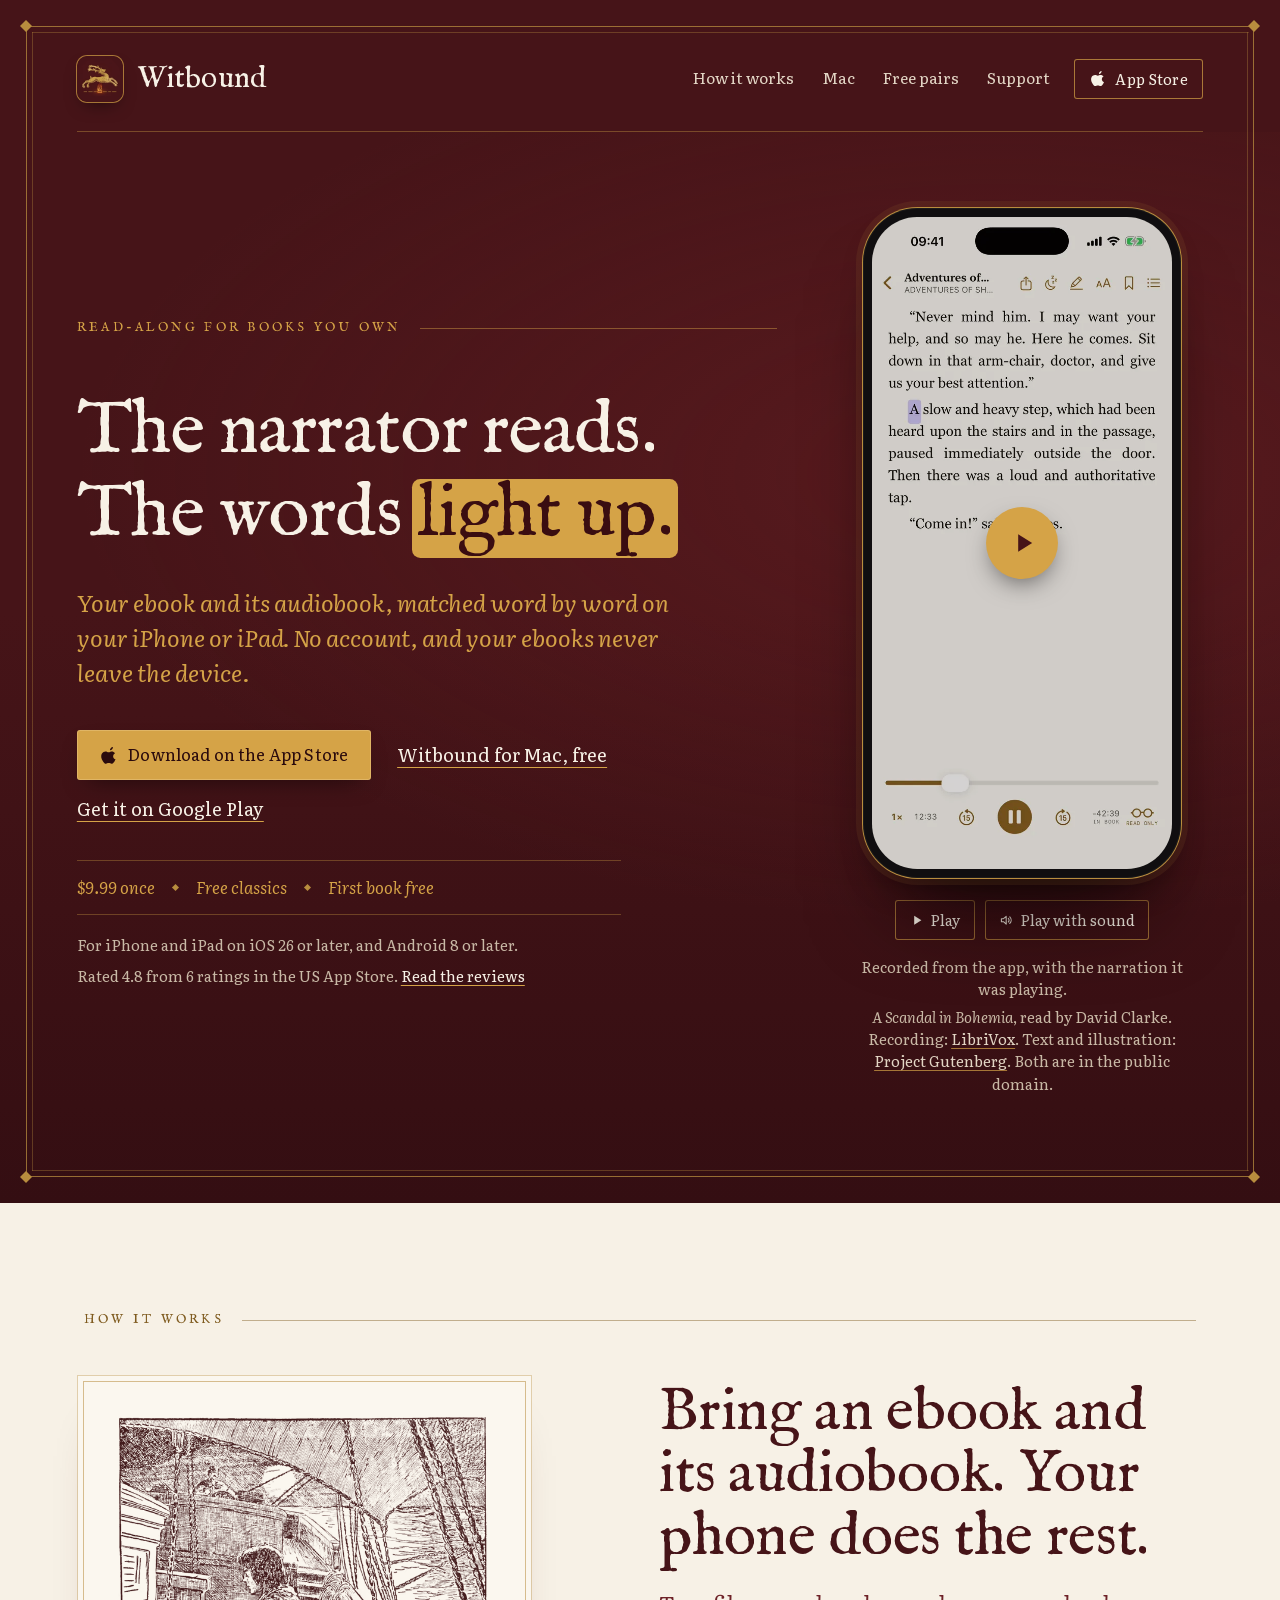
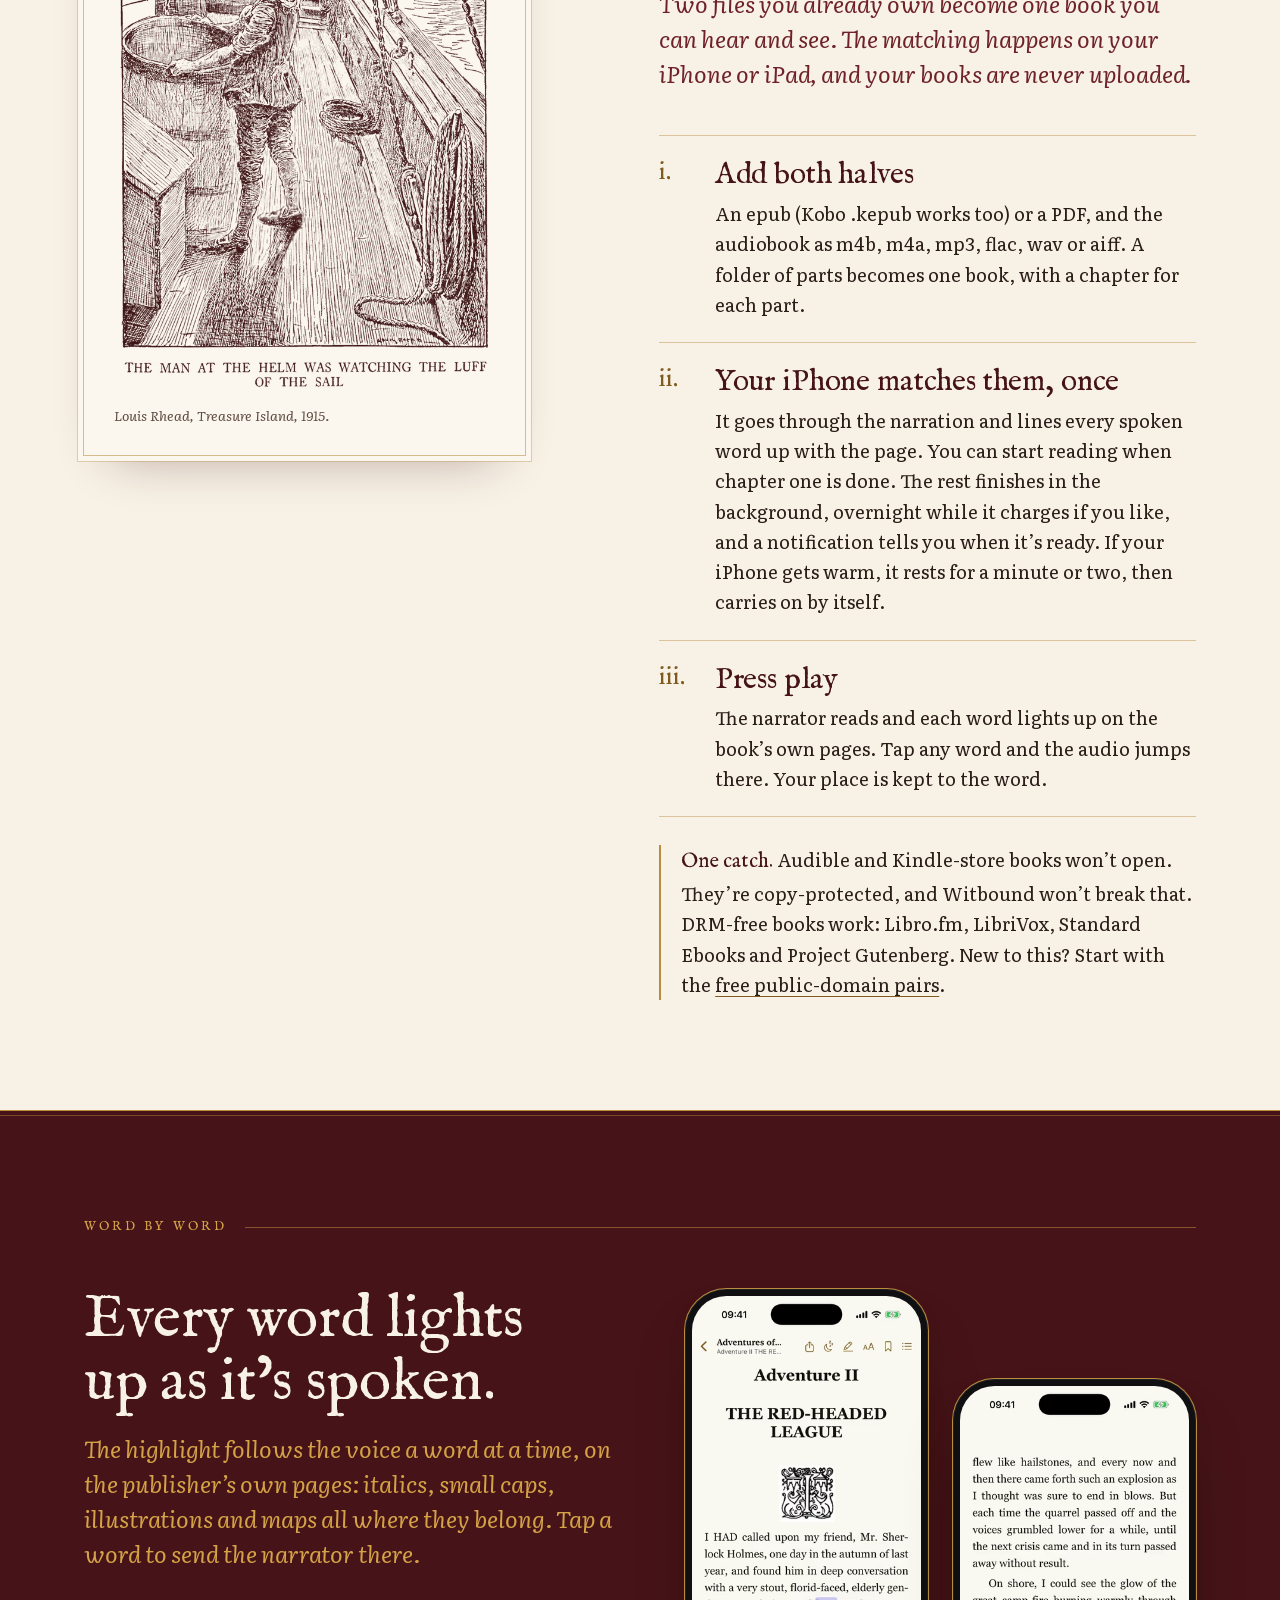
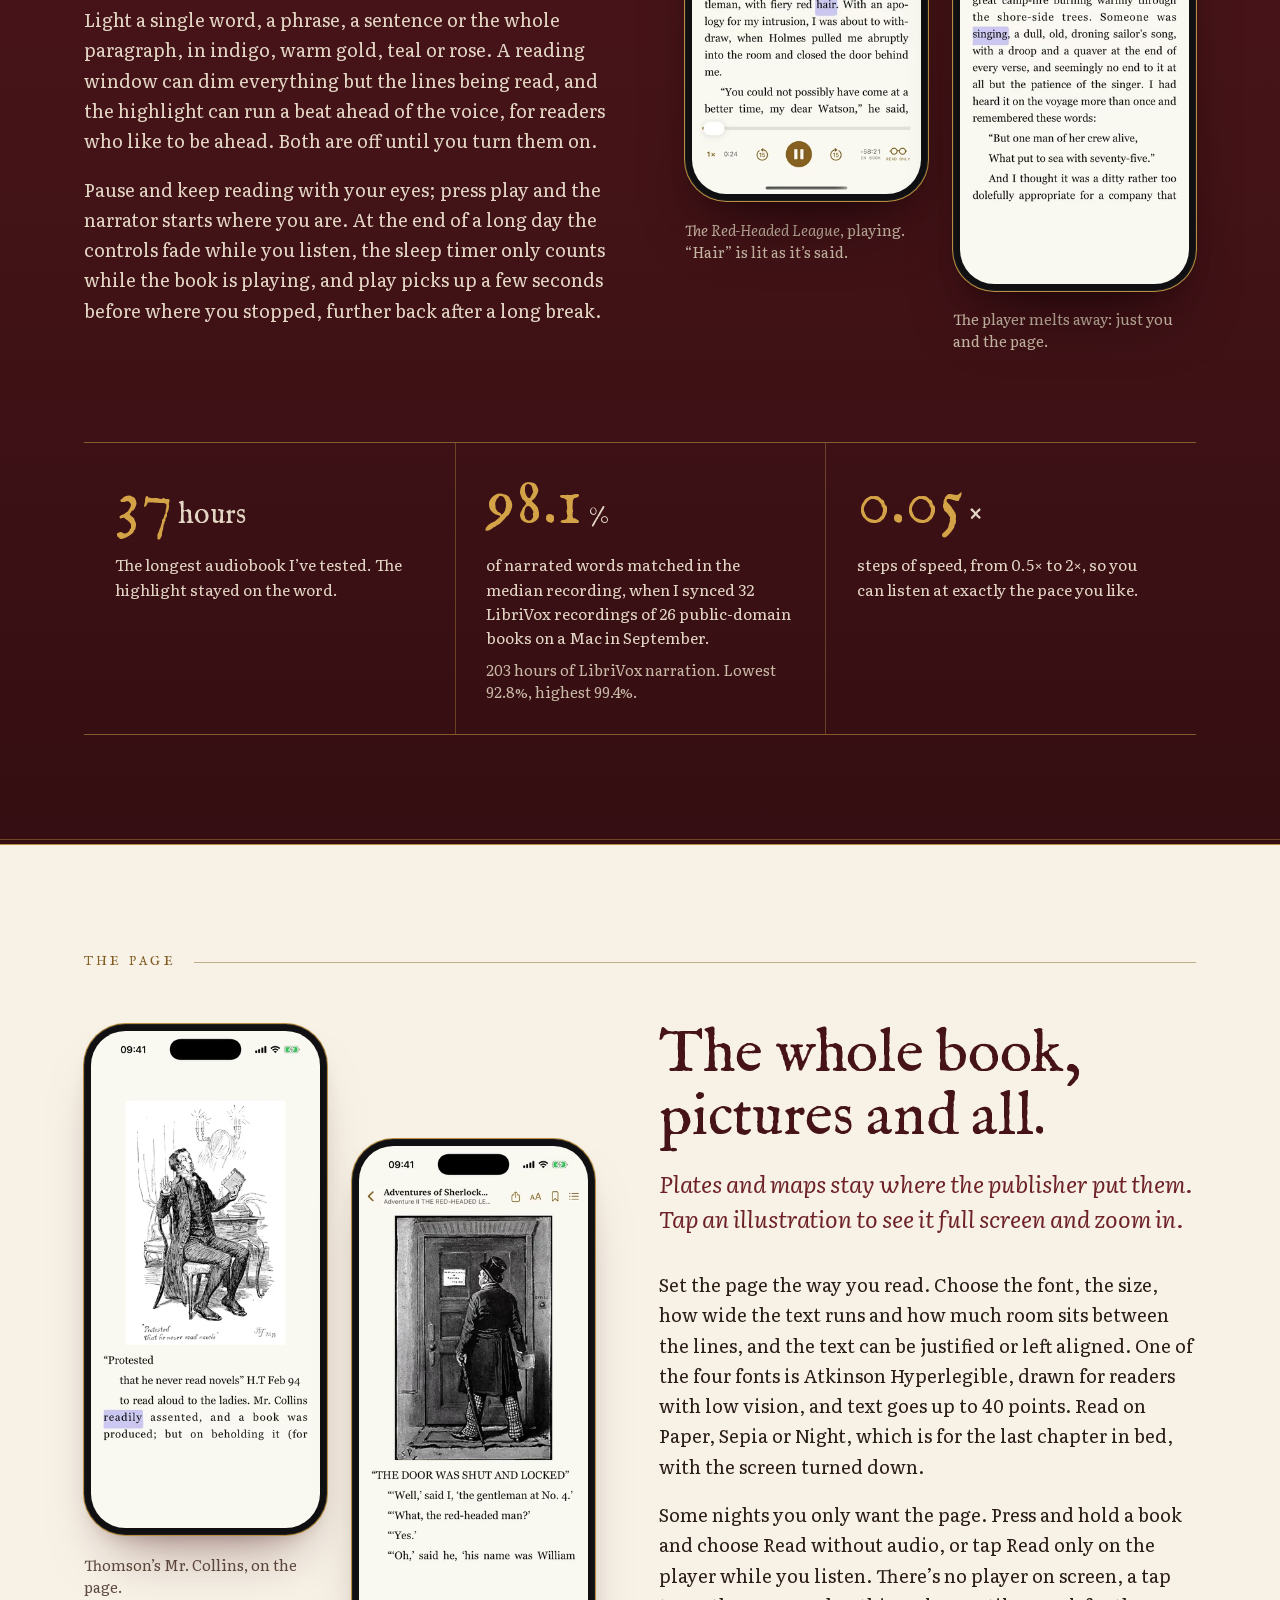
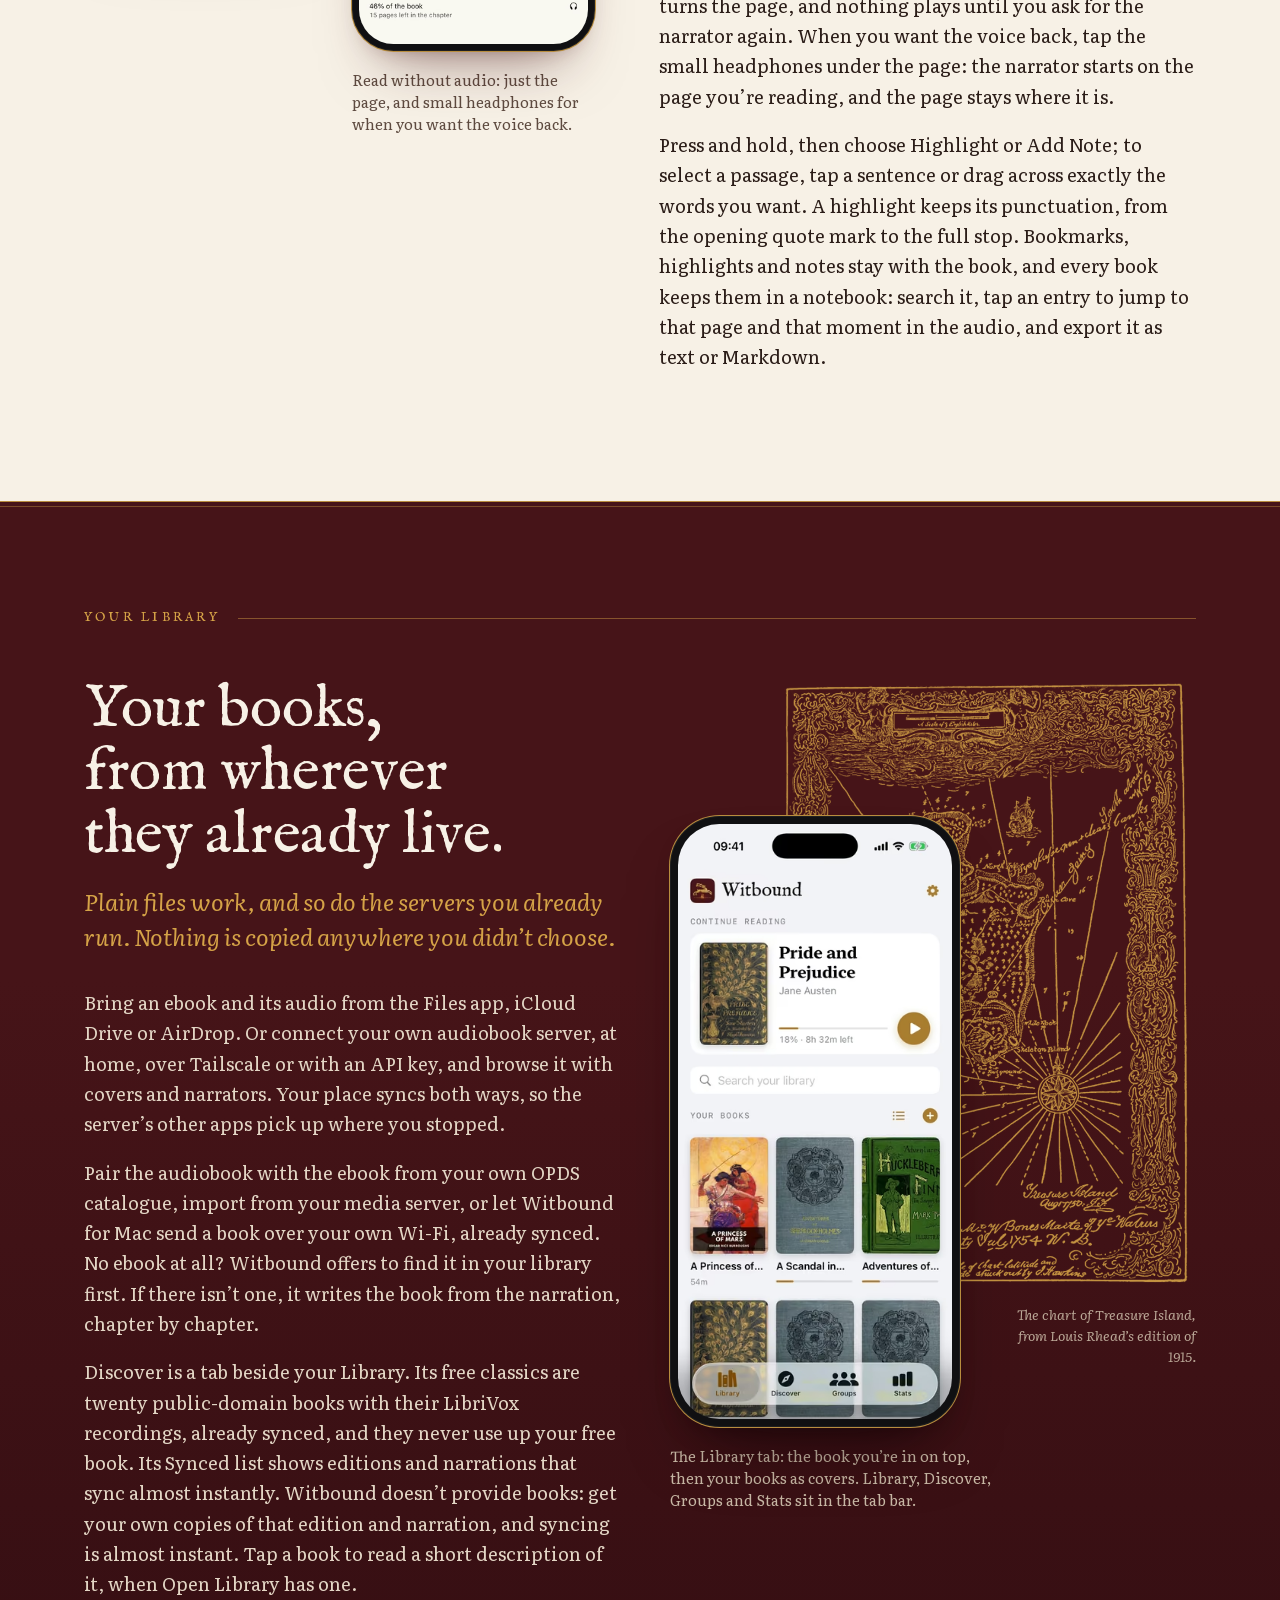
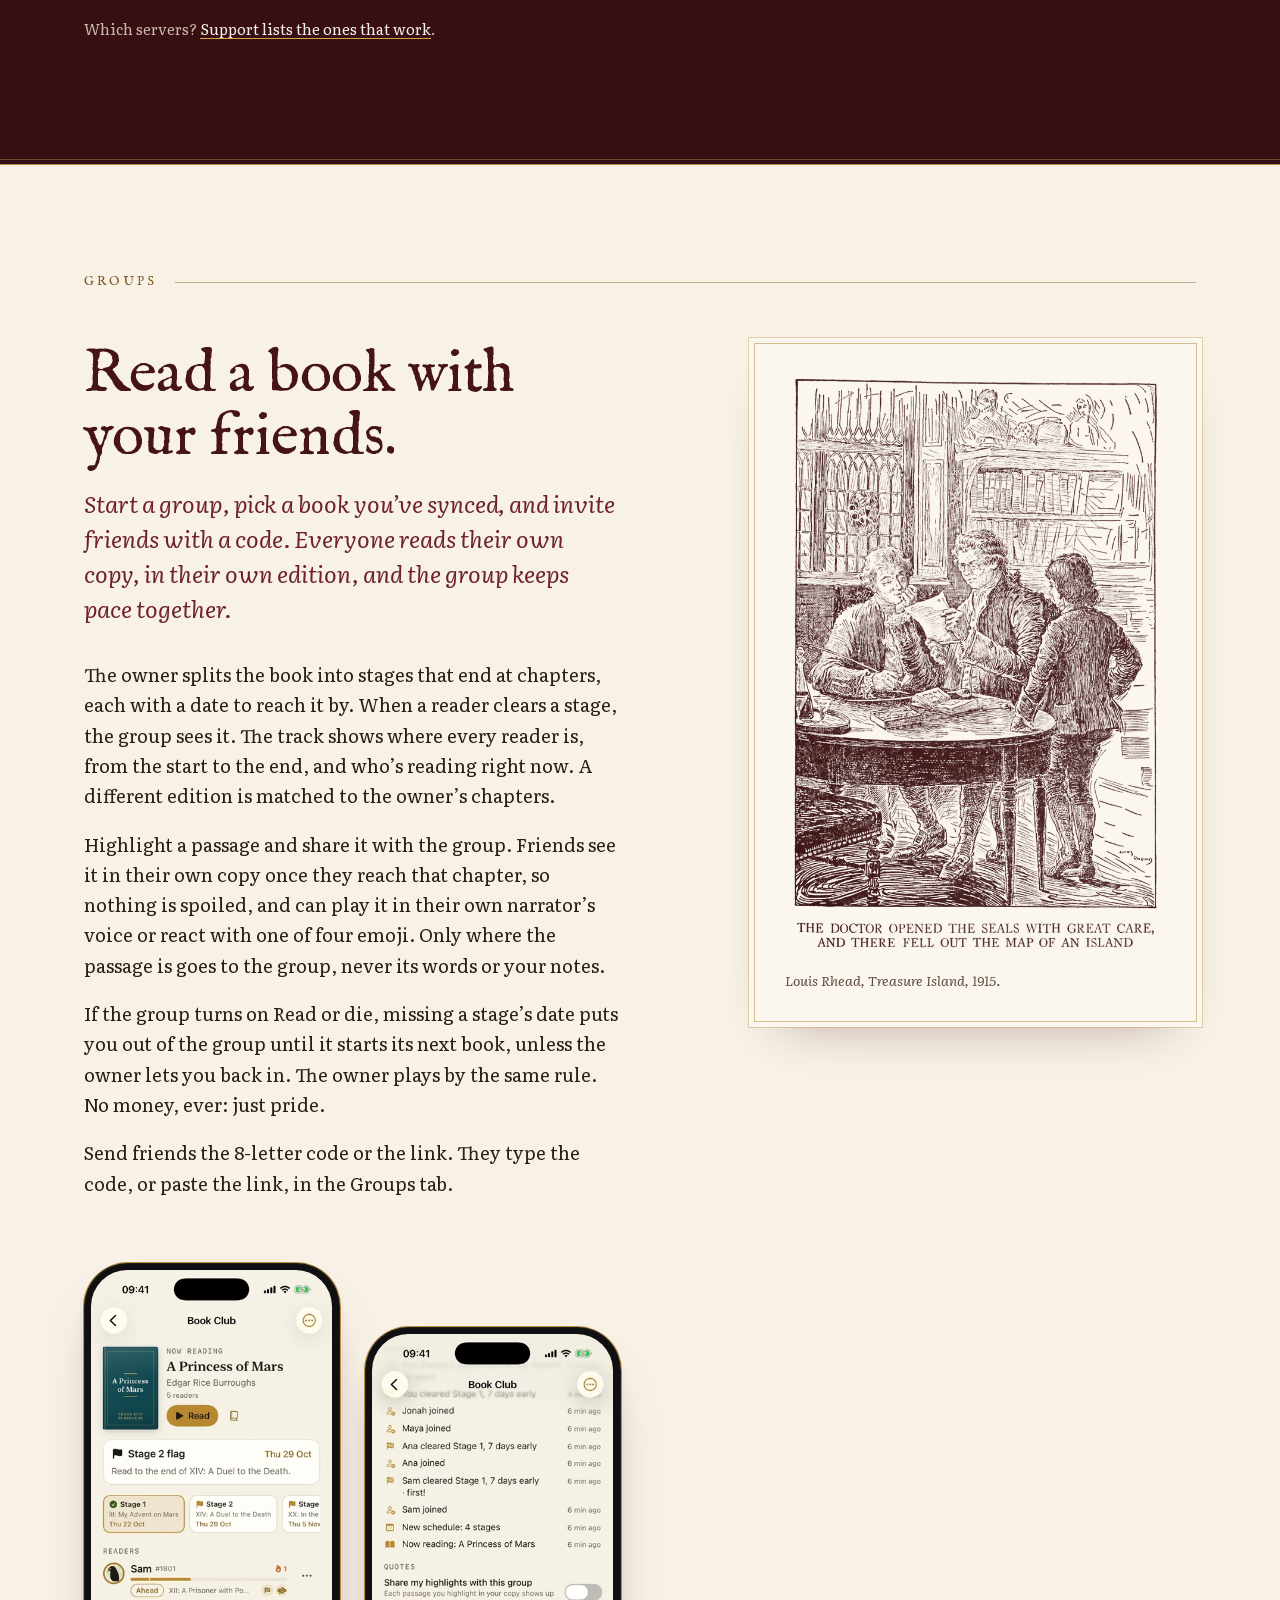
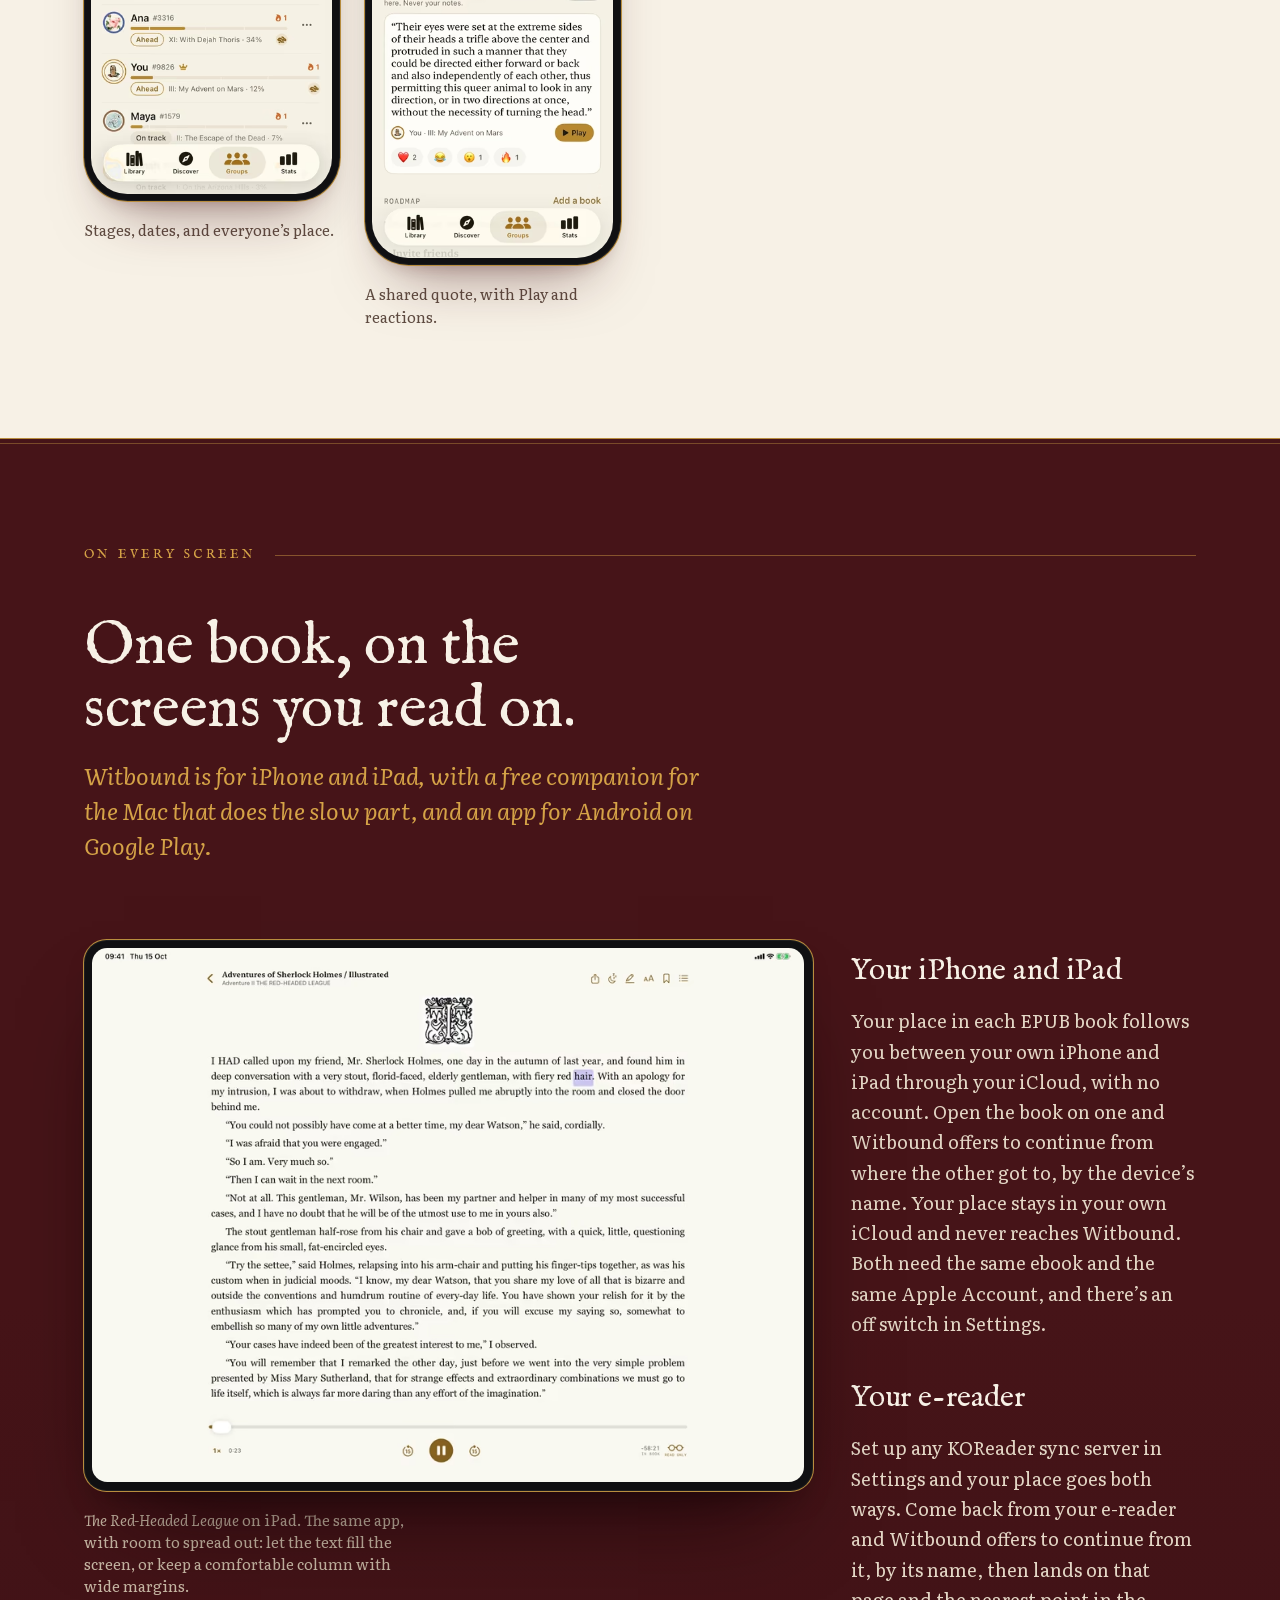
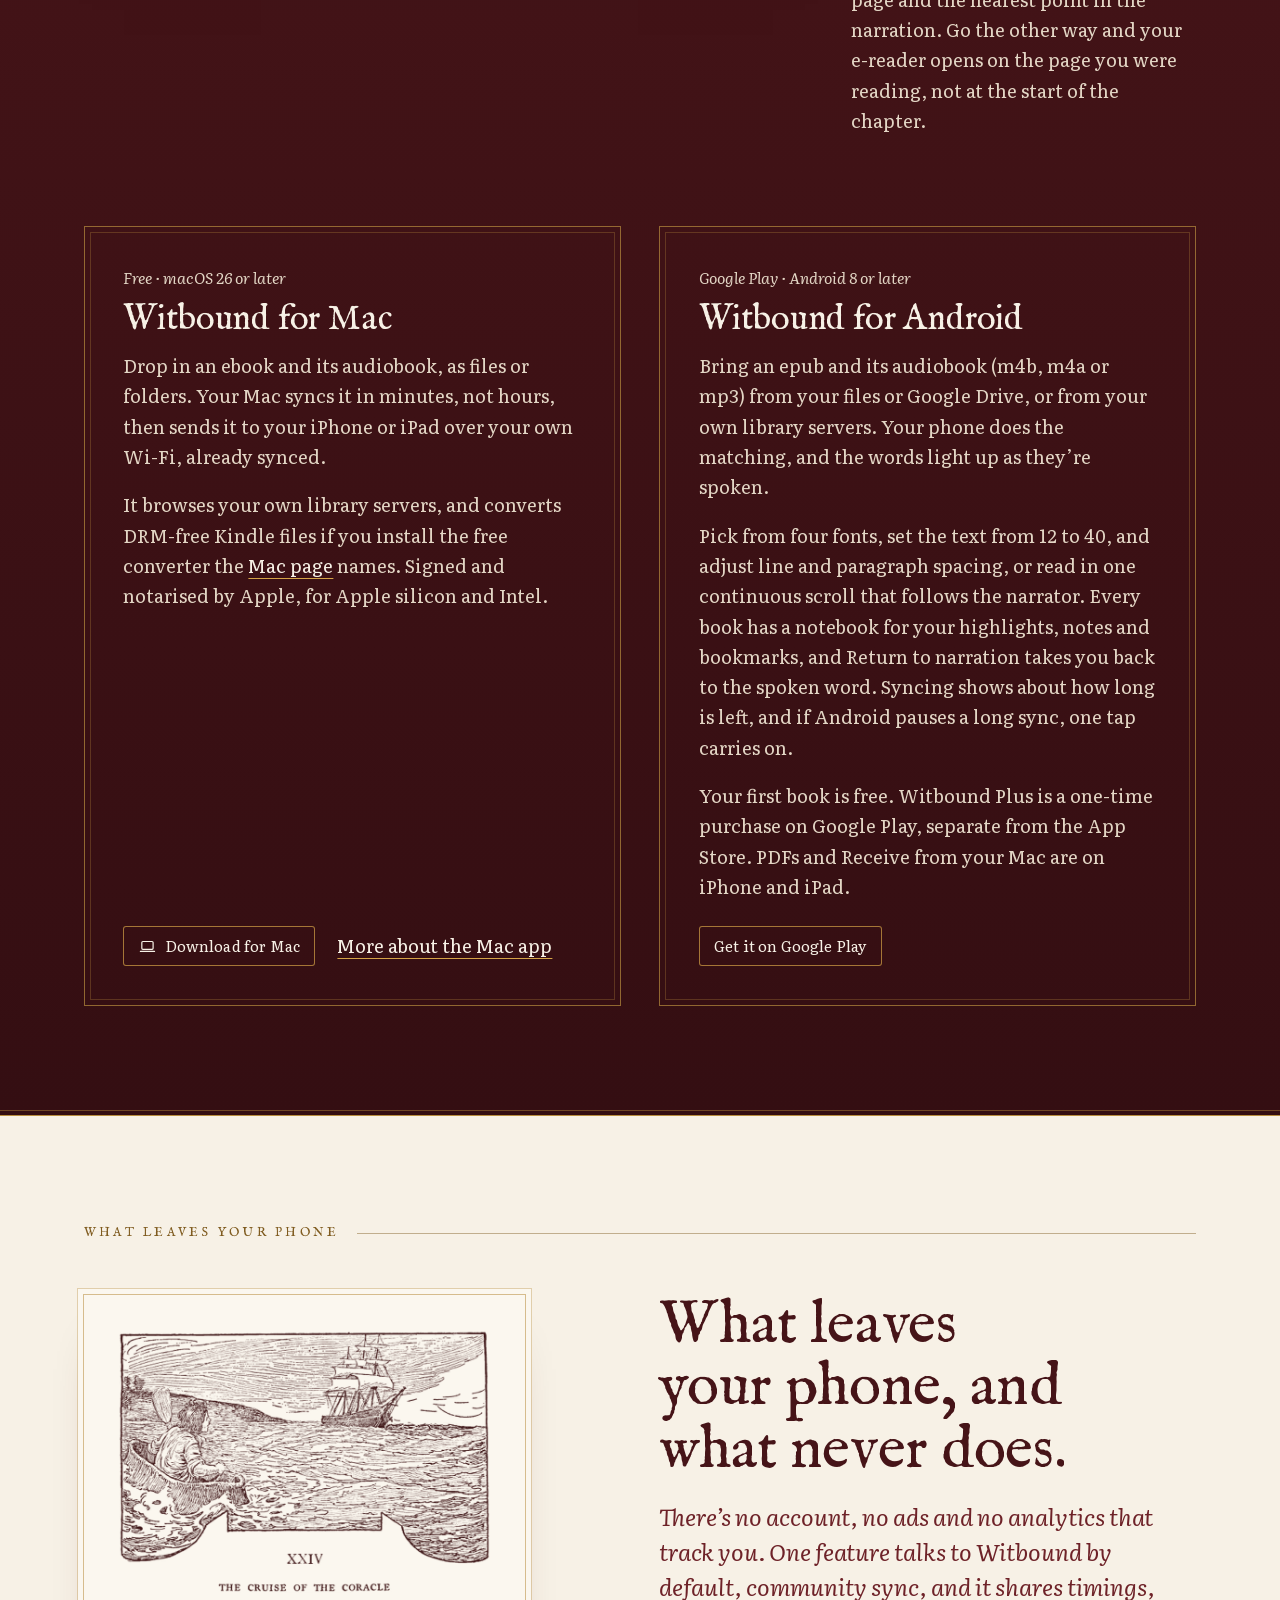
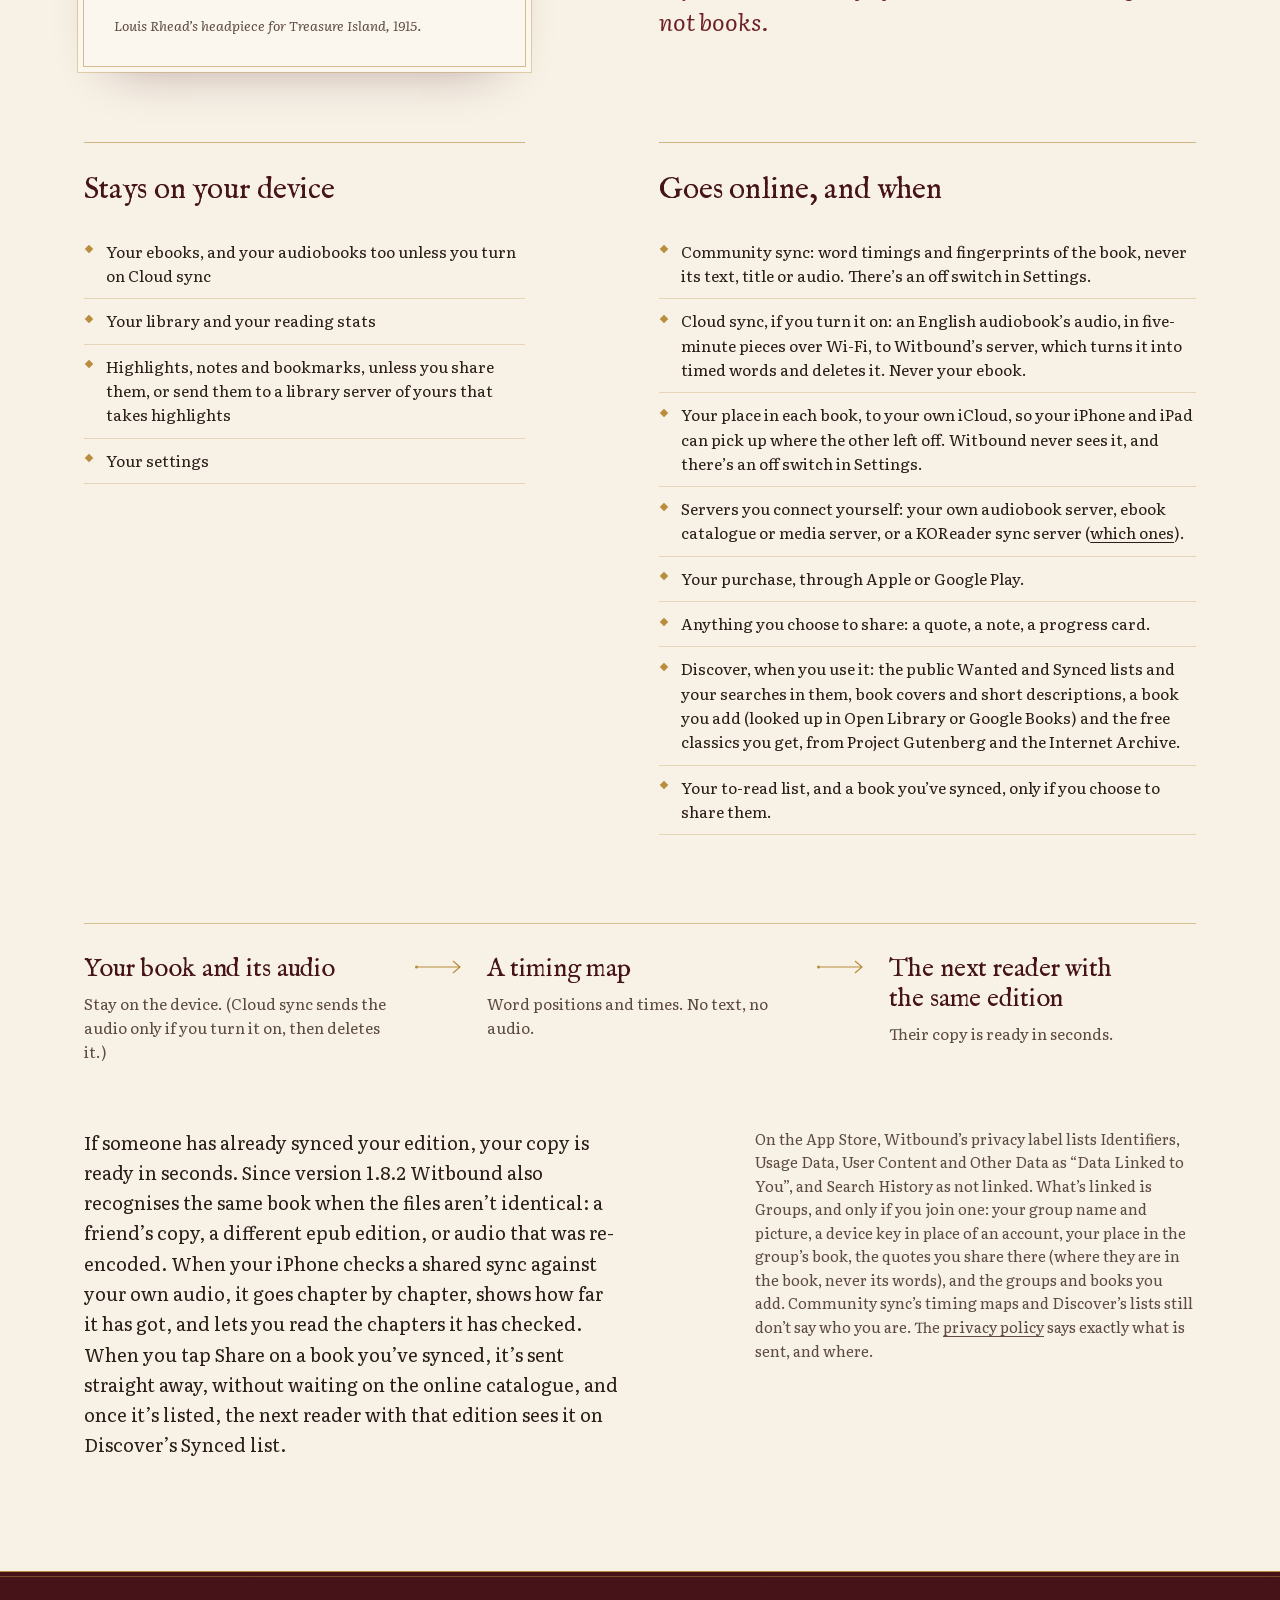
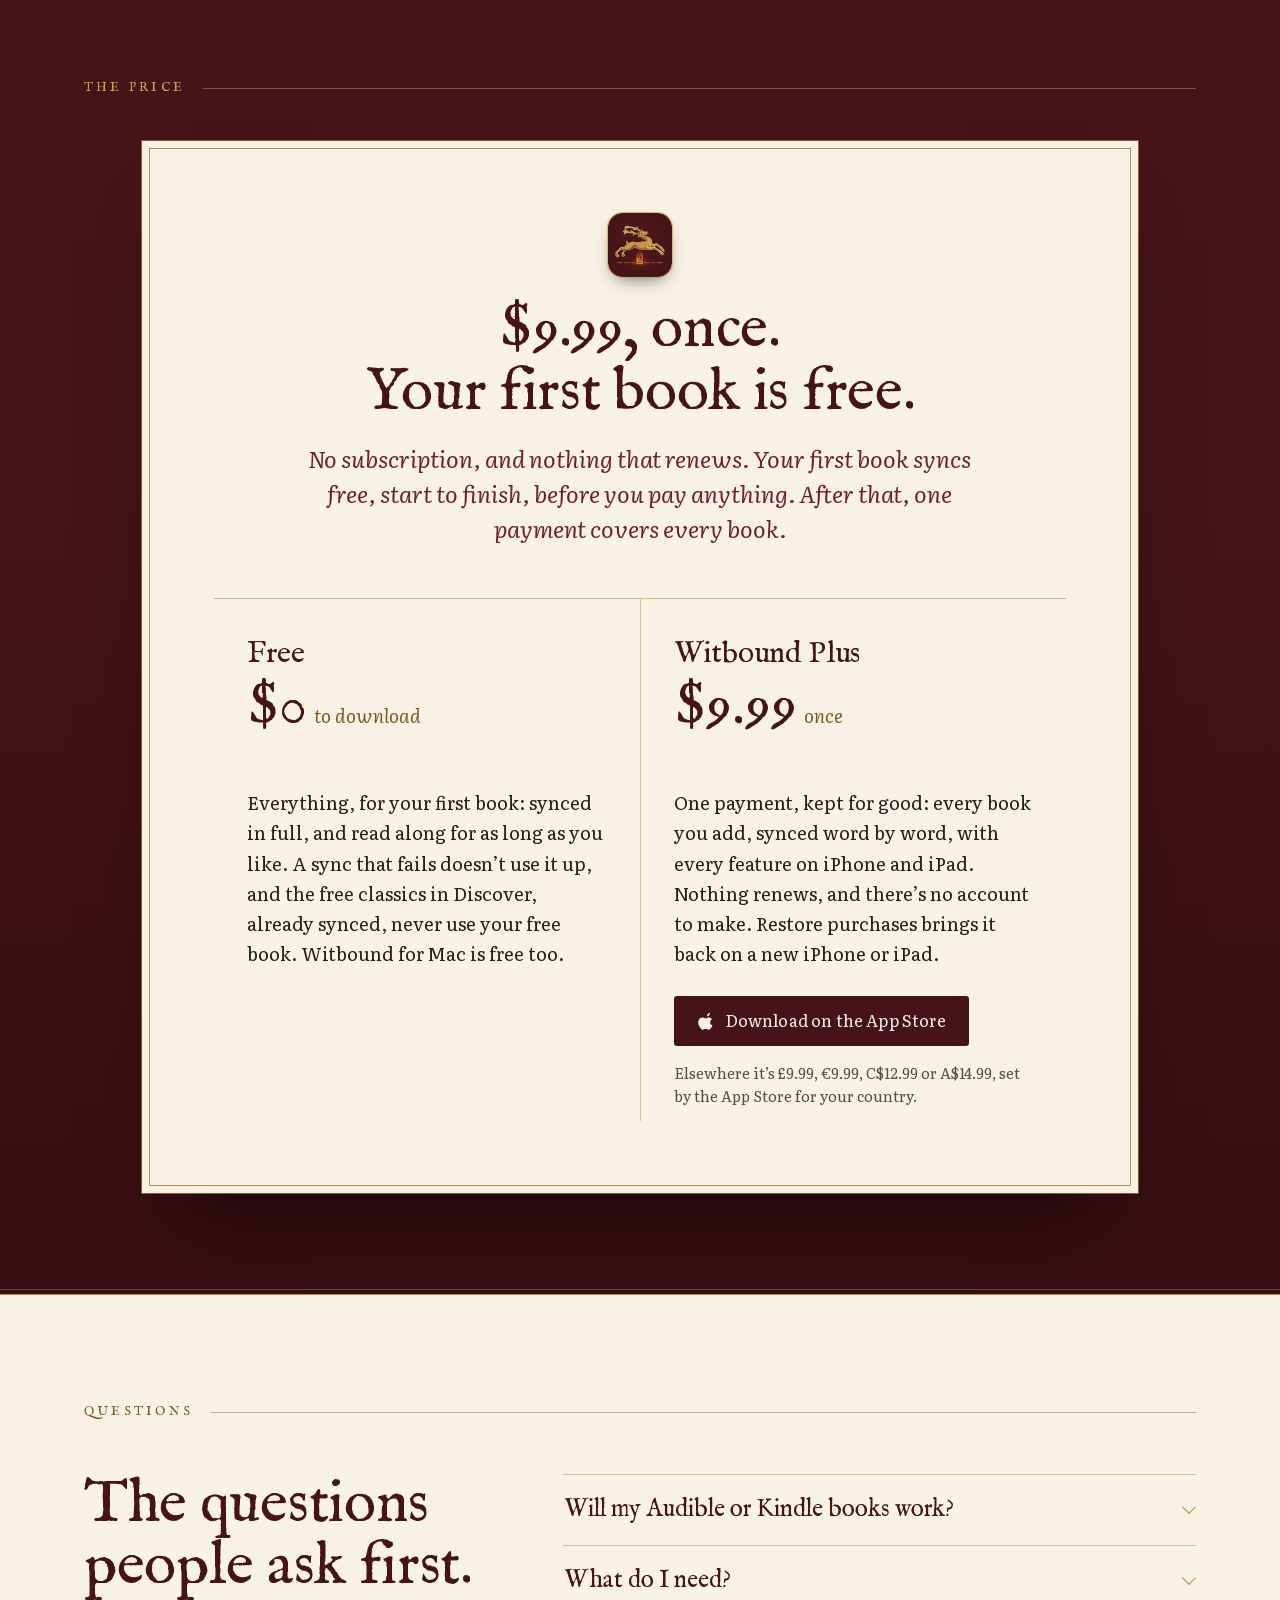
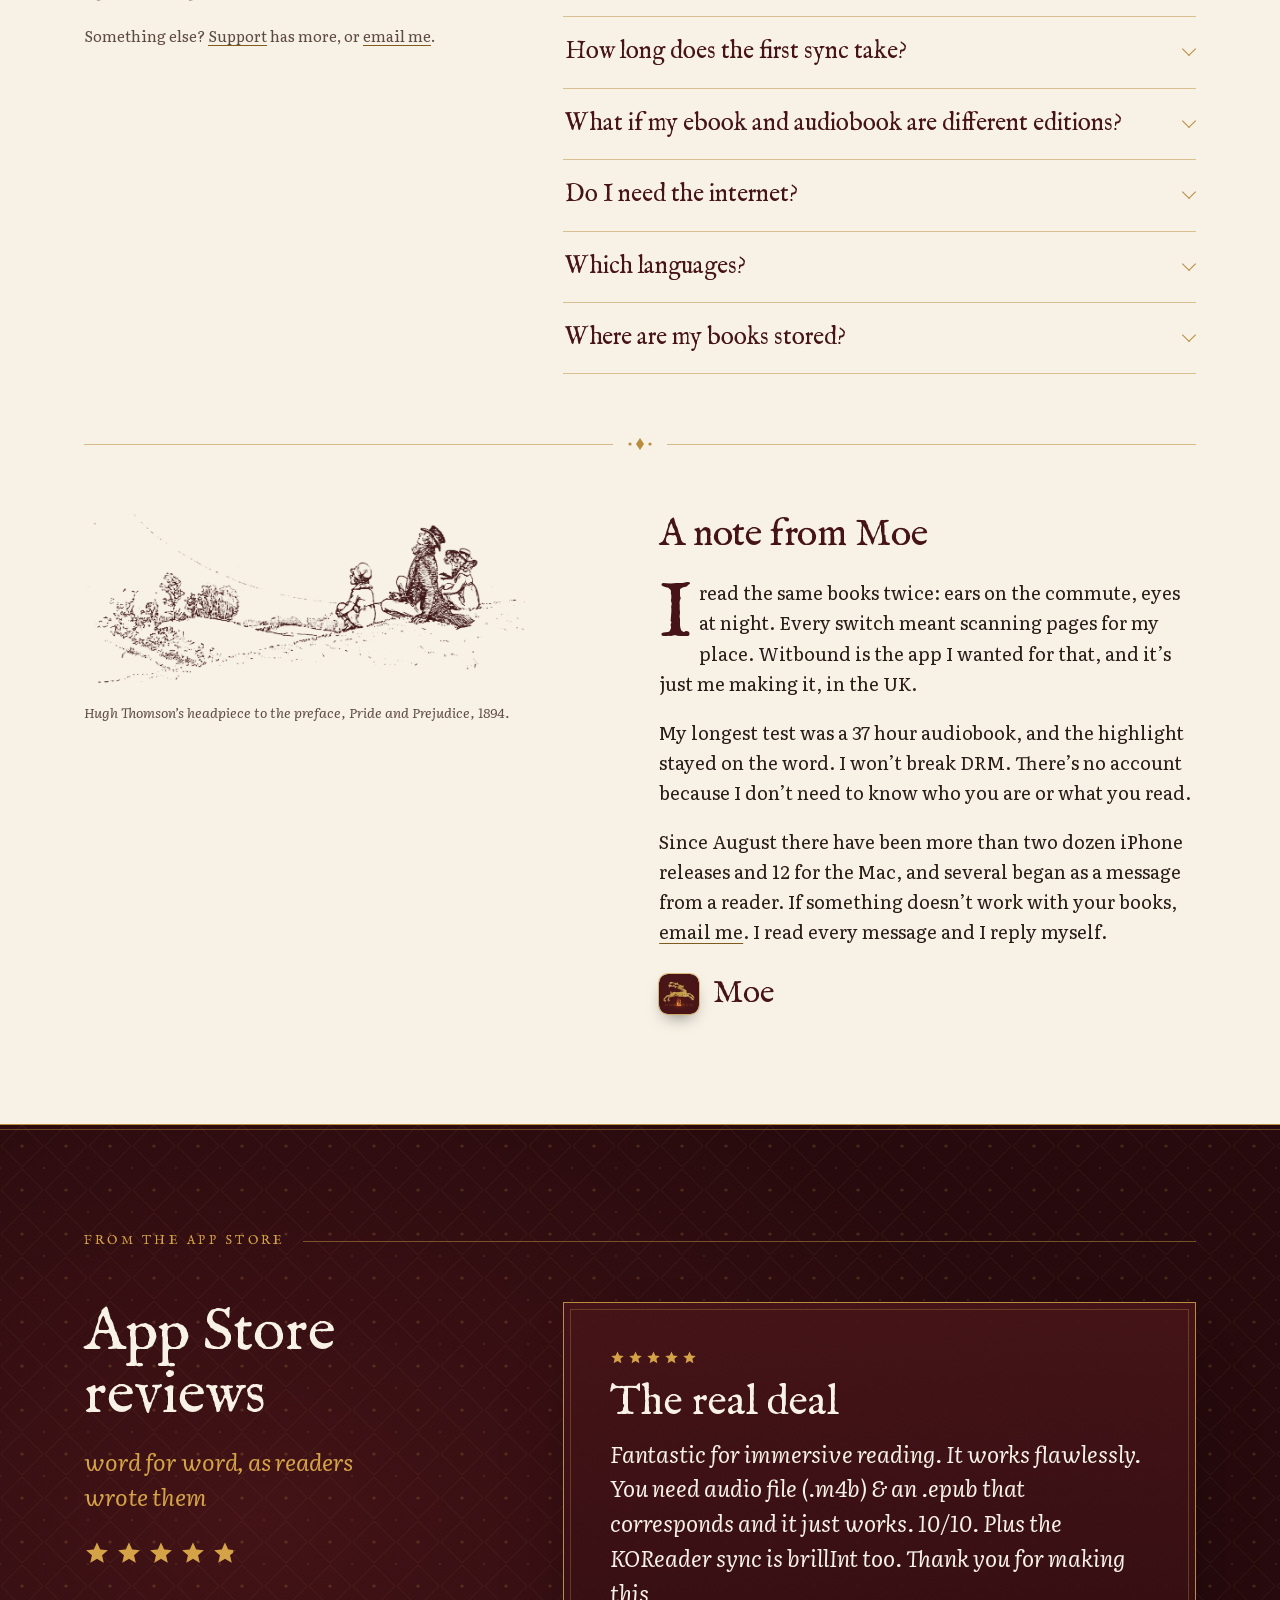
==== commit 06ddc9dc: "Home: the opening line says ebooks never leave the device "Your books never leave the device" stops " ====
--- a/index.html
+++ b/index.html
@@ -73,7 +73,7 @@
       <div class="wb-cover-copy">
         <p class="wb-rh">Read-along for books you own</p>
         <h1 id="wb-hero-title"><span class="wb-ln"><span class="wb-w">The</span> <span class="wb-w">narrator</span> <span class="wb-w">reads.</span></span> <span class="wb-ln"><span class="wb-w">The</span> <span class="wb-w">words</span> <span class="wb-w wb-lit">light&nbsp;up.</span></span></h1>
-        <p class="wb-lede">Your ebook and its audiobook, matched word by word on your iPhone or iPad. No account, and your books never leave the device.</p>
+        <p class="wb-lede">Your ebook and its audiobook, matched word by word on your iPhone or iPad. No account, and your ebooks never leave the device.</p>
         <div class="wb-actions">
           <a class="wb-btn wb-btn-gold" href="https://apps.apple.com/app/id6795587495"><svg viewBox="0 0 24 24" fill="currentColor" aria-hidden="true" focusable="false"><path d="M16.5 1.4c.1 1-.3 2-1 2.8-.7.8-1.8 1.4-2.8 1.3-.1-1 .3-2 1-2.7.7-.8 1.9-1.4 2.8-1.4zM19.9 17c-.5 1.2-.8 1.7-1.4 2.7-.9 1.4-2.2 3.1-3.7 3.1-1.4 0-1.7-.9-3.6-.9s-2.3.9-3.6.9c-1.6 0-2.8-1.6-3.7-3C1.2 16.4.9 12 2.5 9.7c1.1-1.6 2.9-2.6 4.5-2.6 1.7 0 2.7 1 4.1 1 1.3 0 2.1-1 4.1-1 1.4 0 2.9.8 4 2.1-3.5 1.9-3 6.9.6 7.8z"/></svg>Download on the App Store</a>
           <a class="wb-textlink" href="mac.html">Witbound for Mac, free</a>
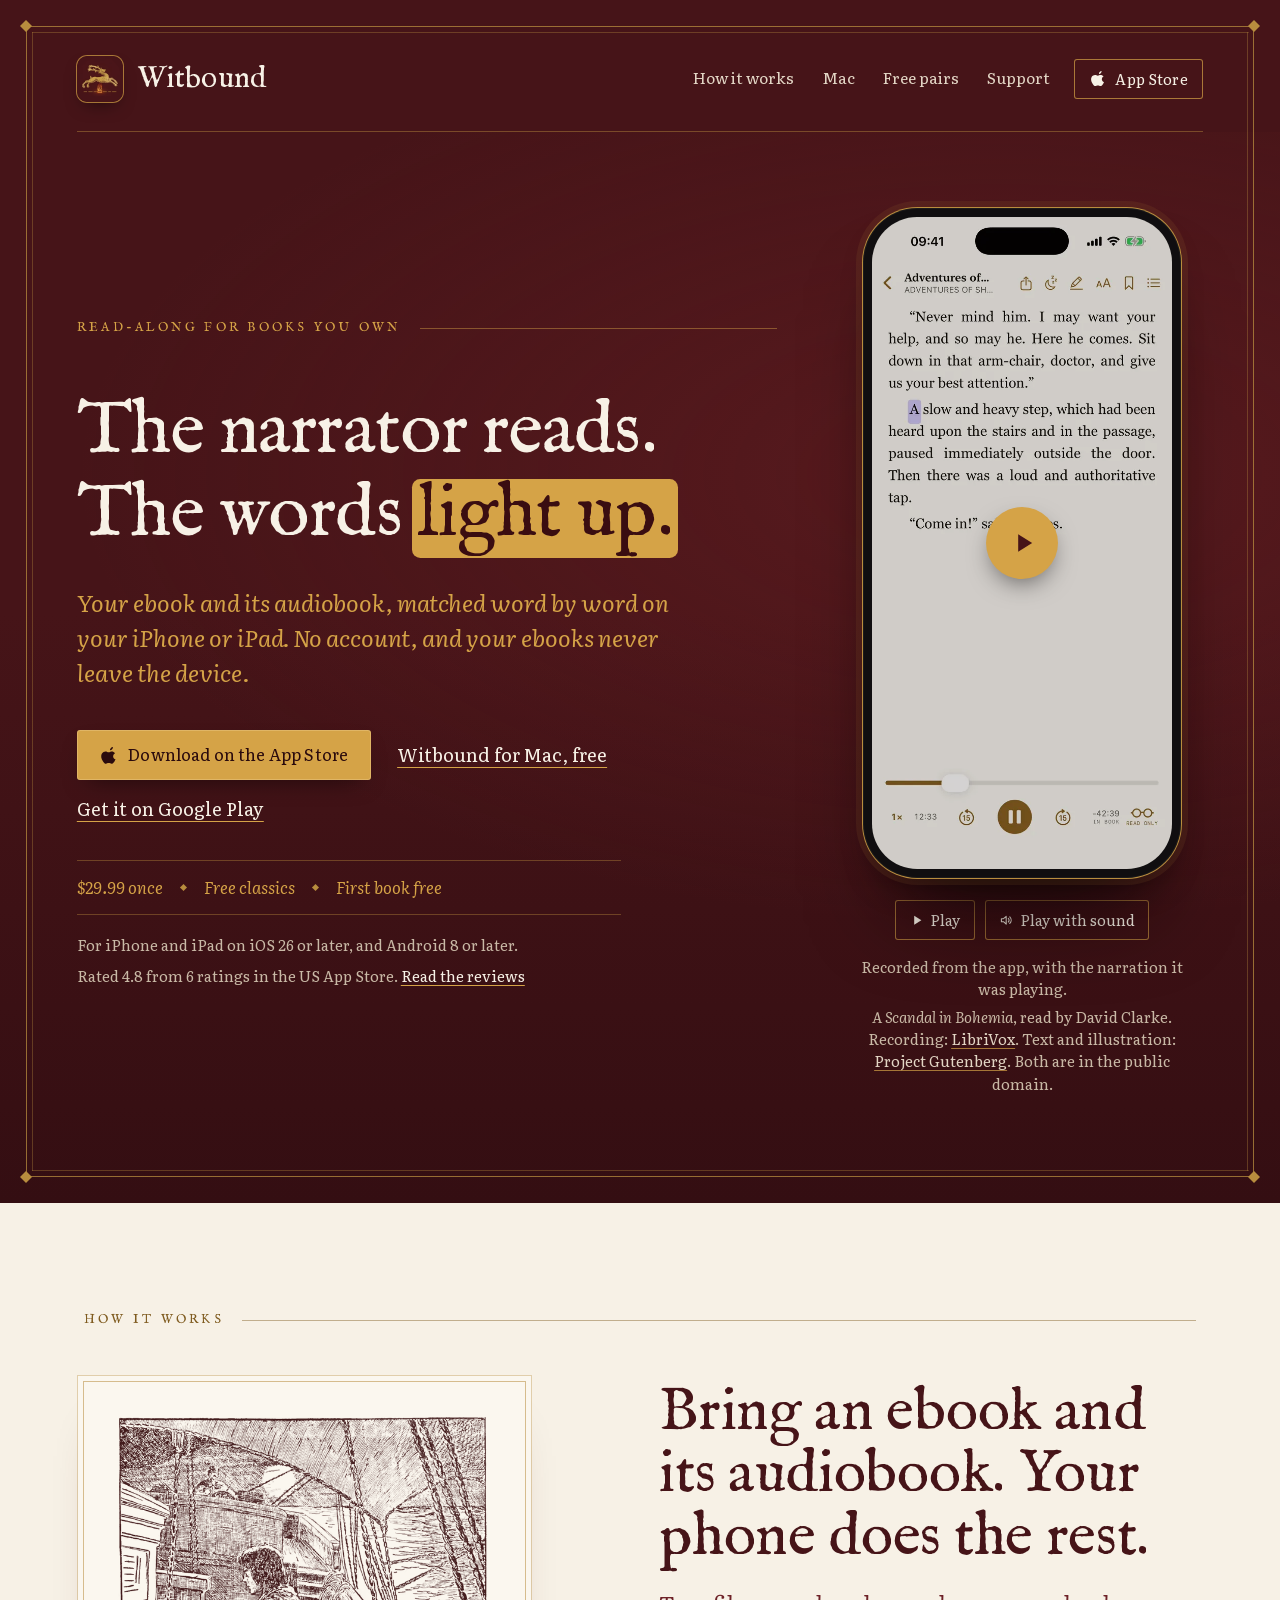
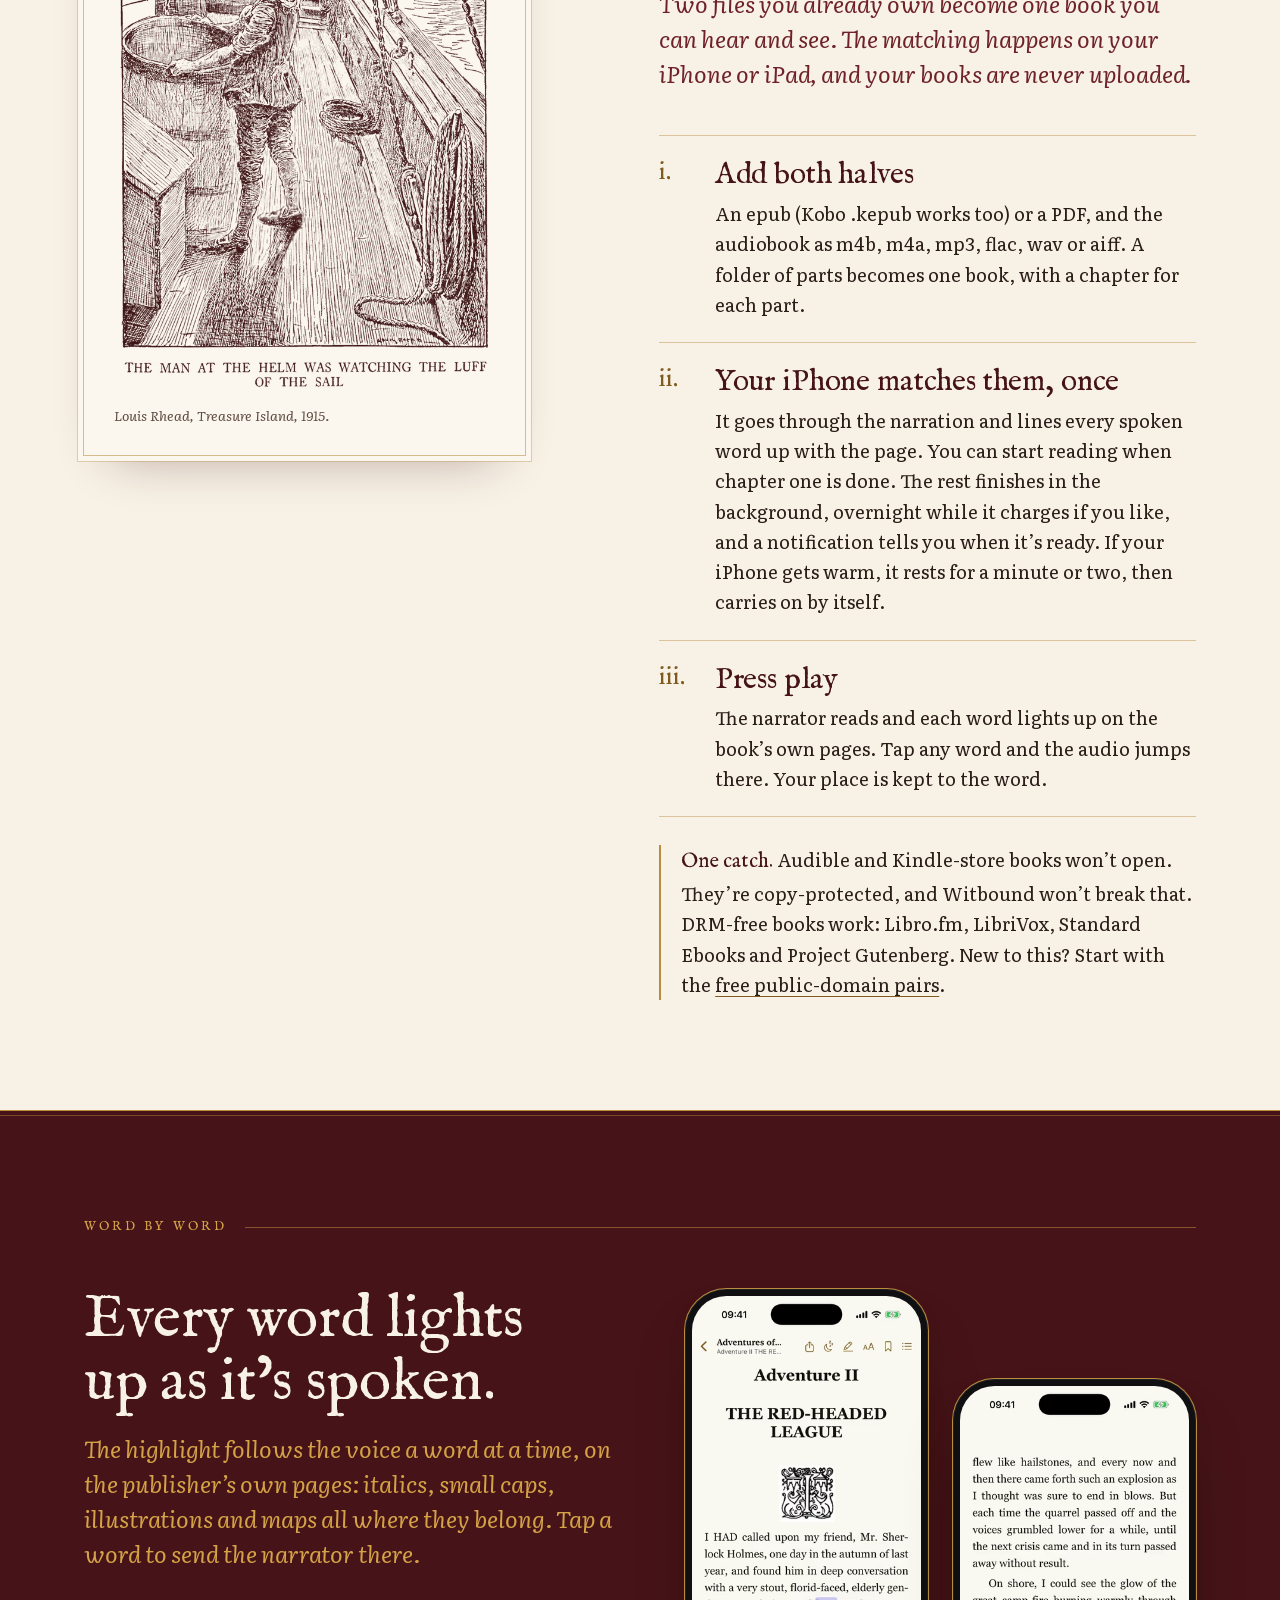
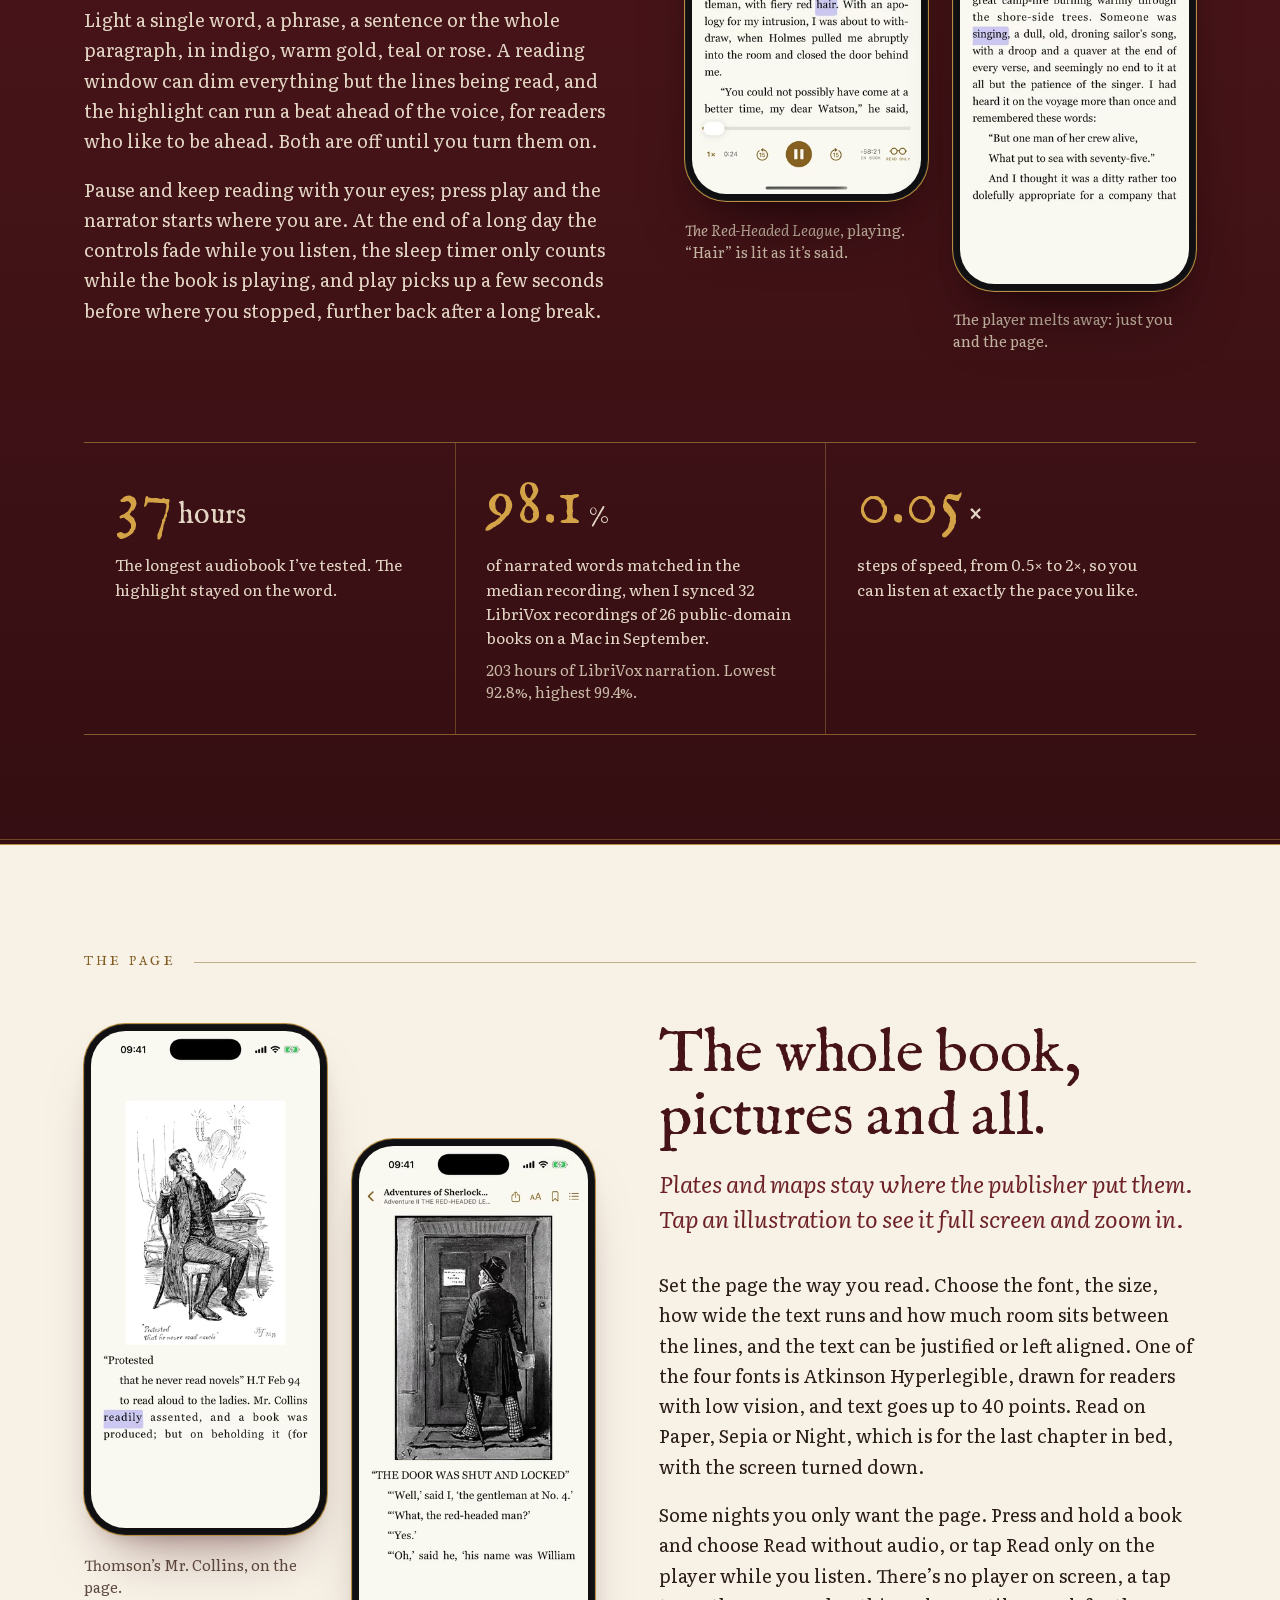
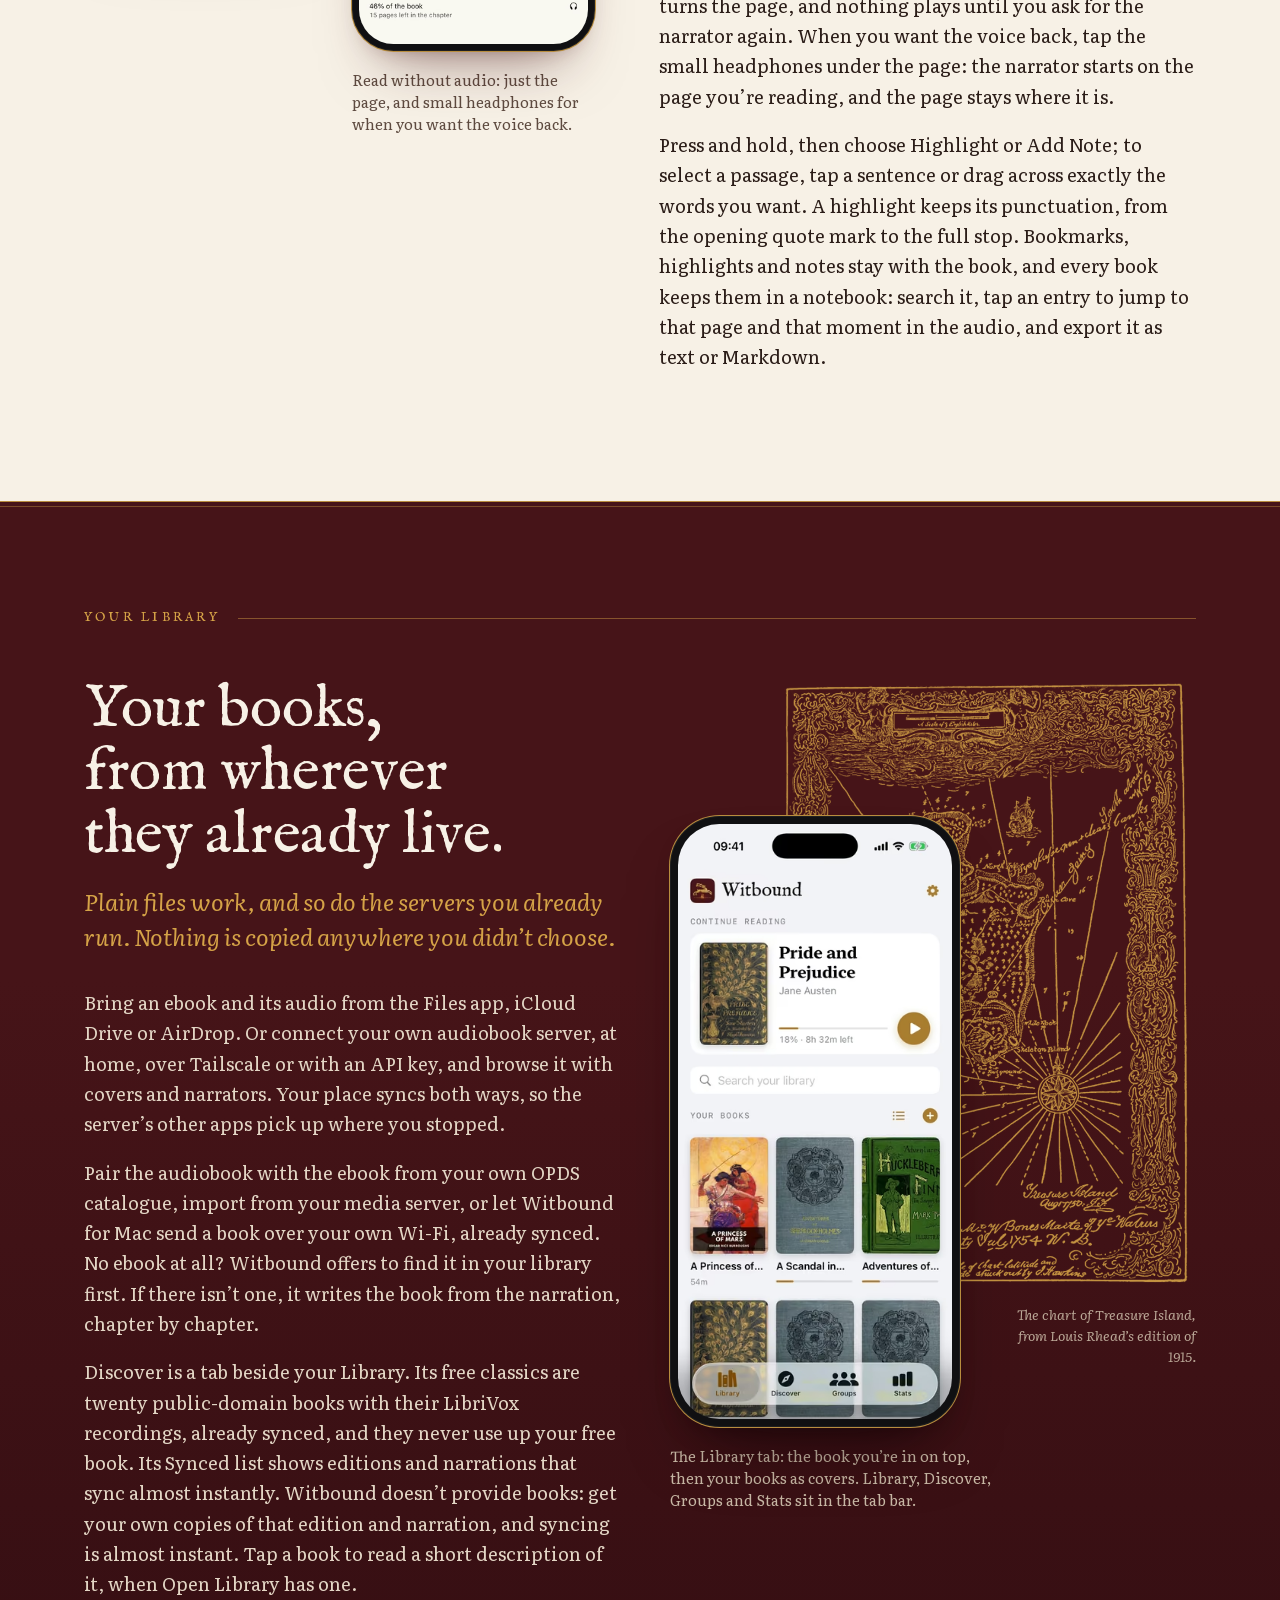
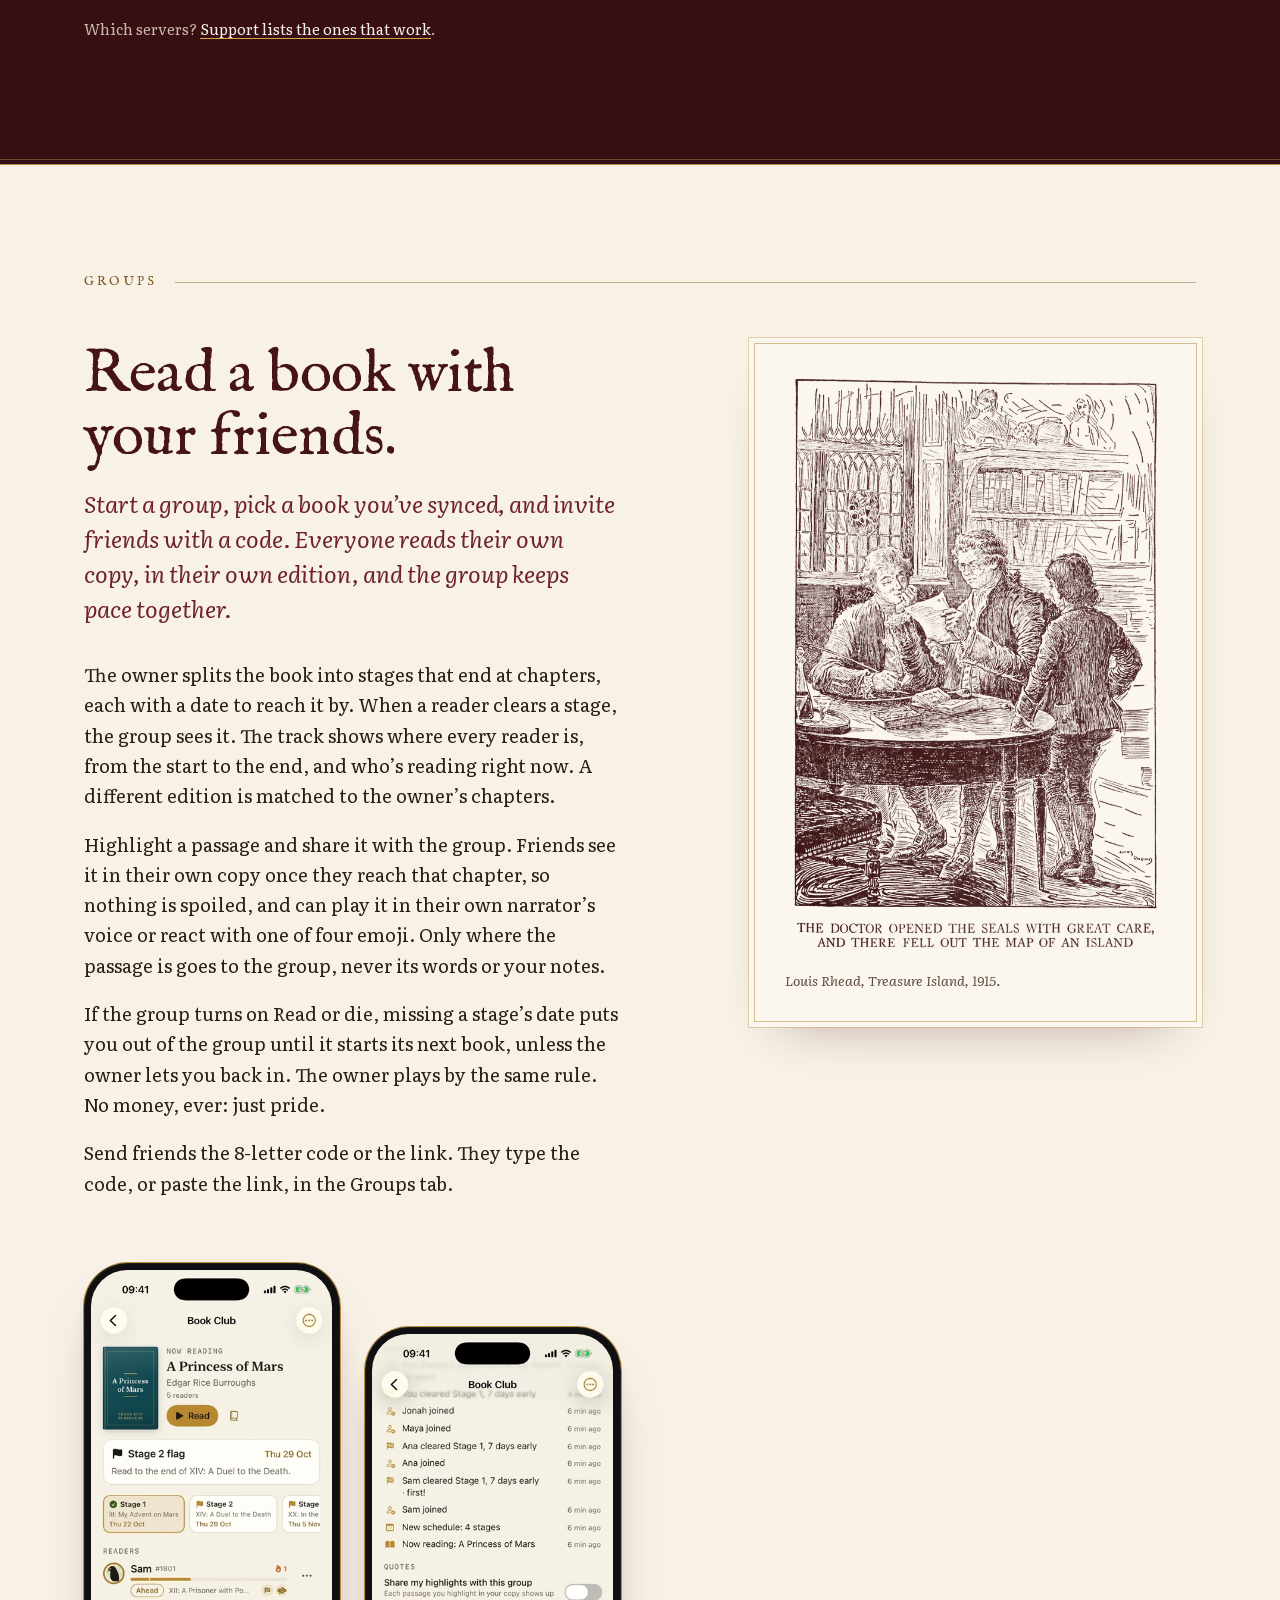
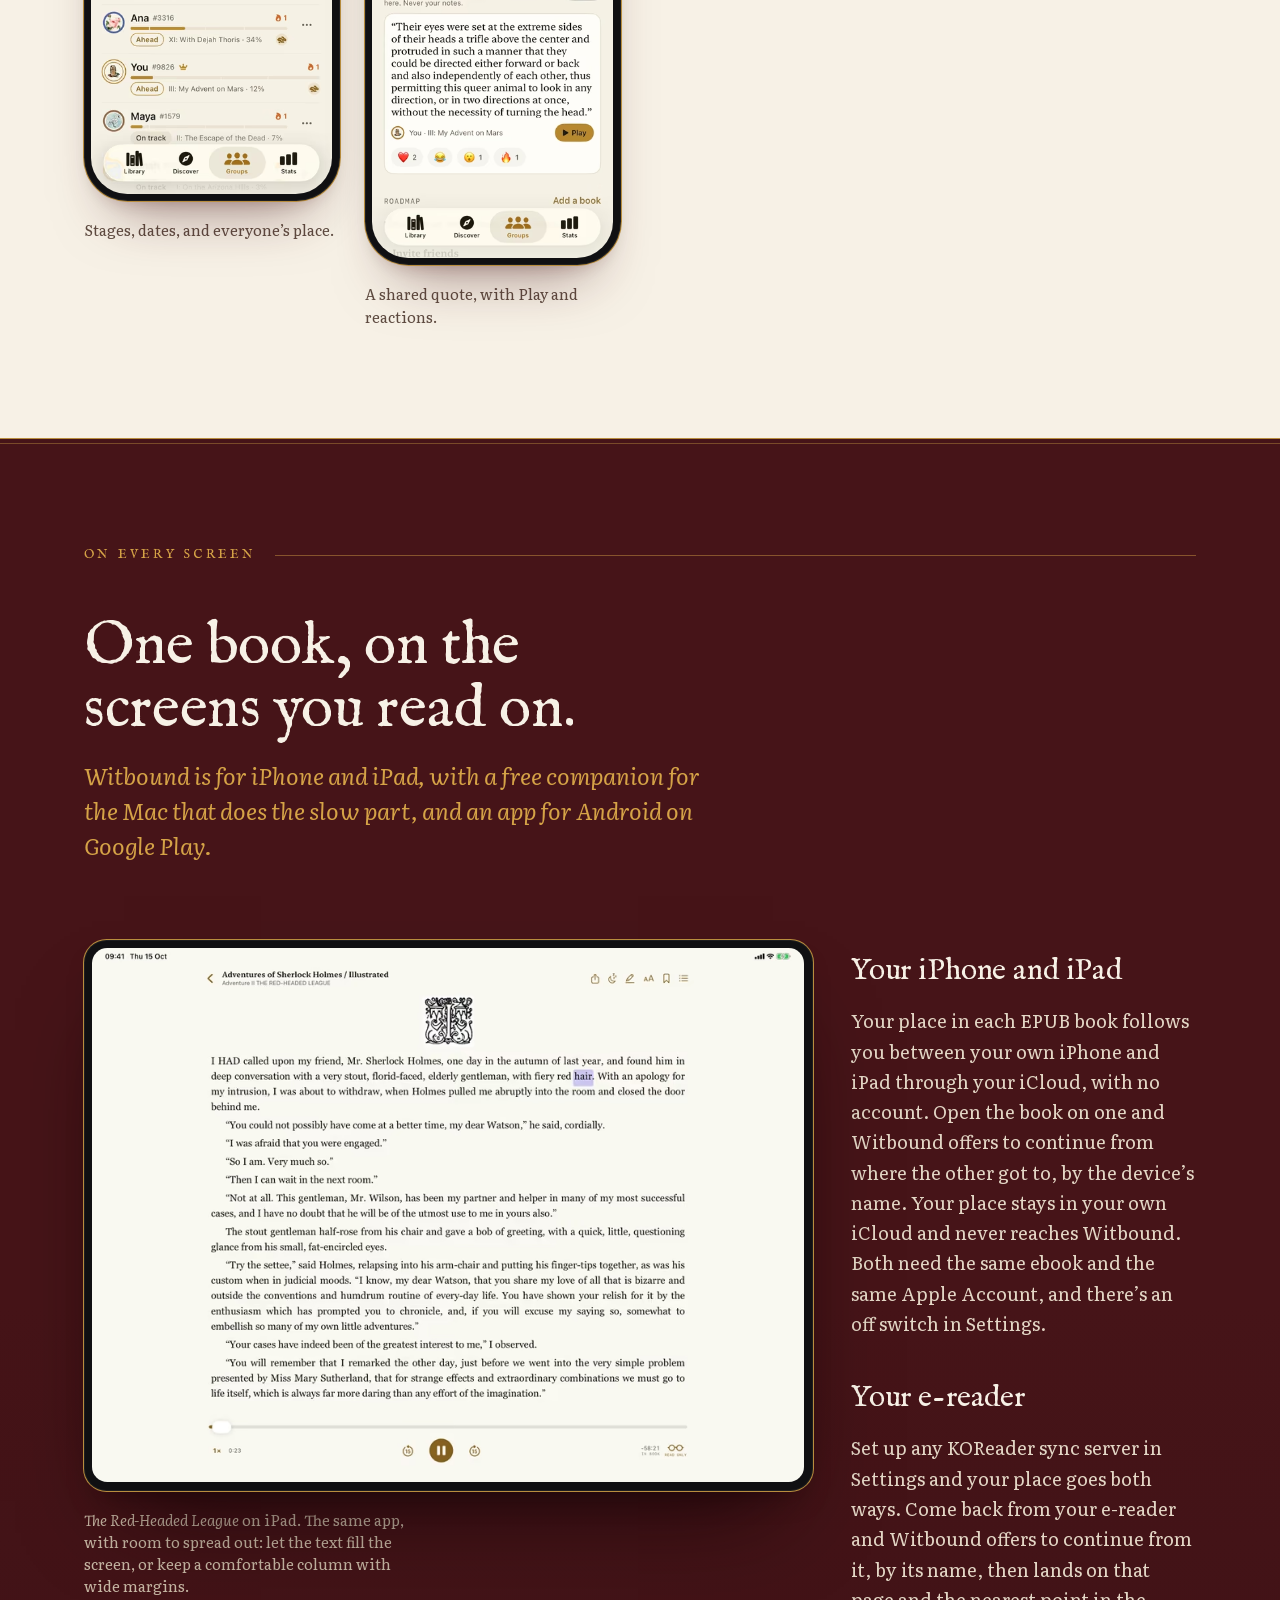
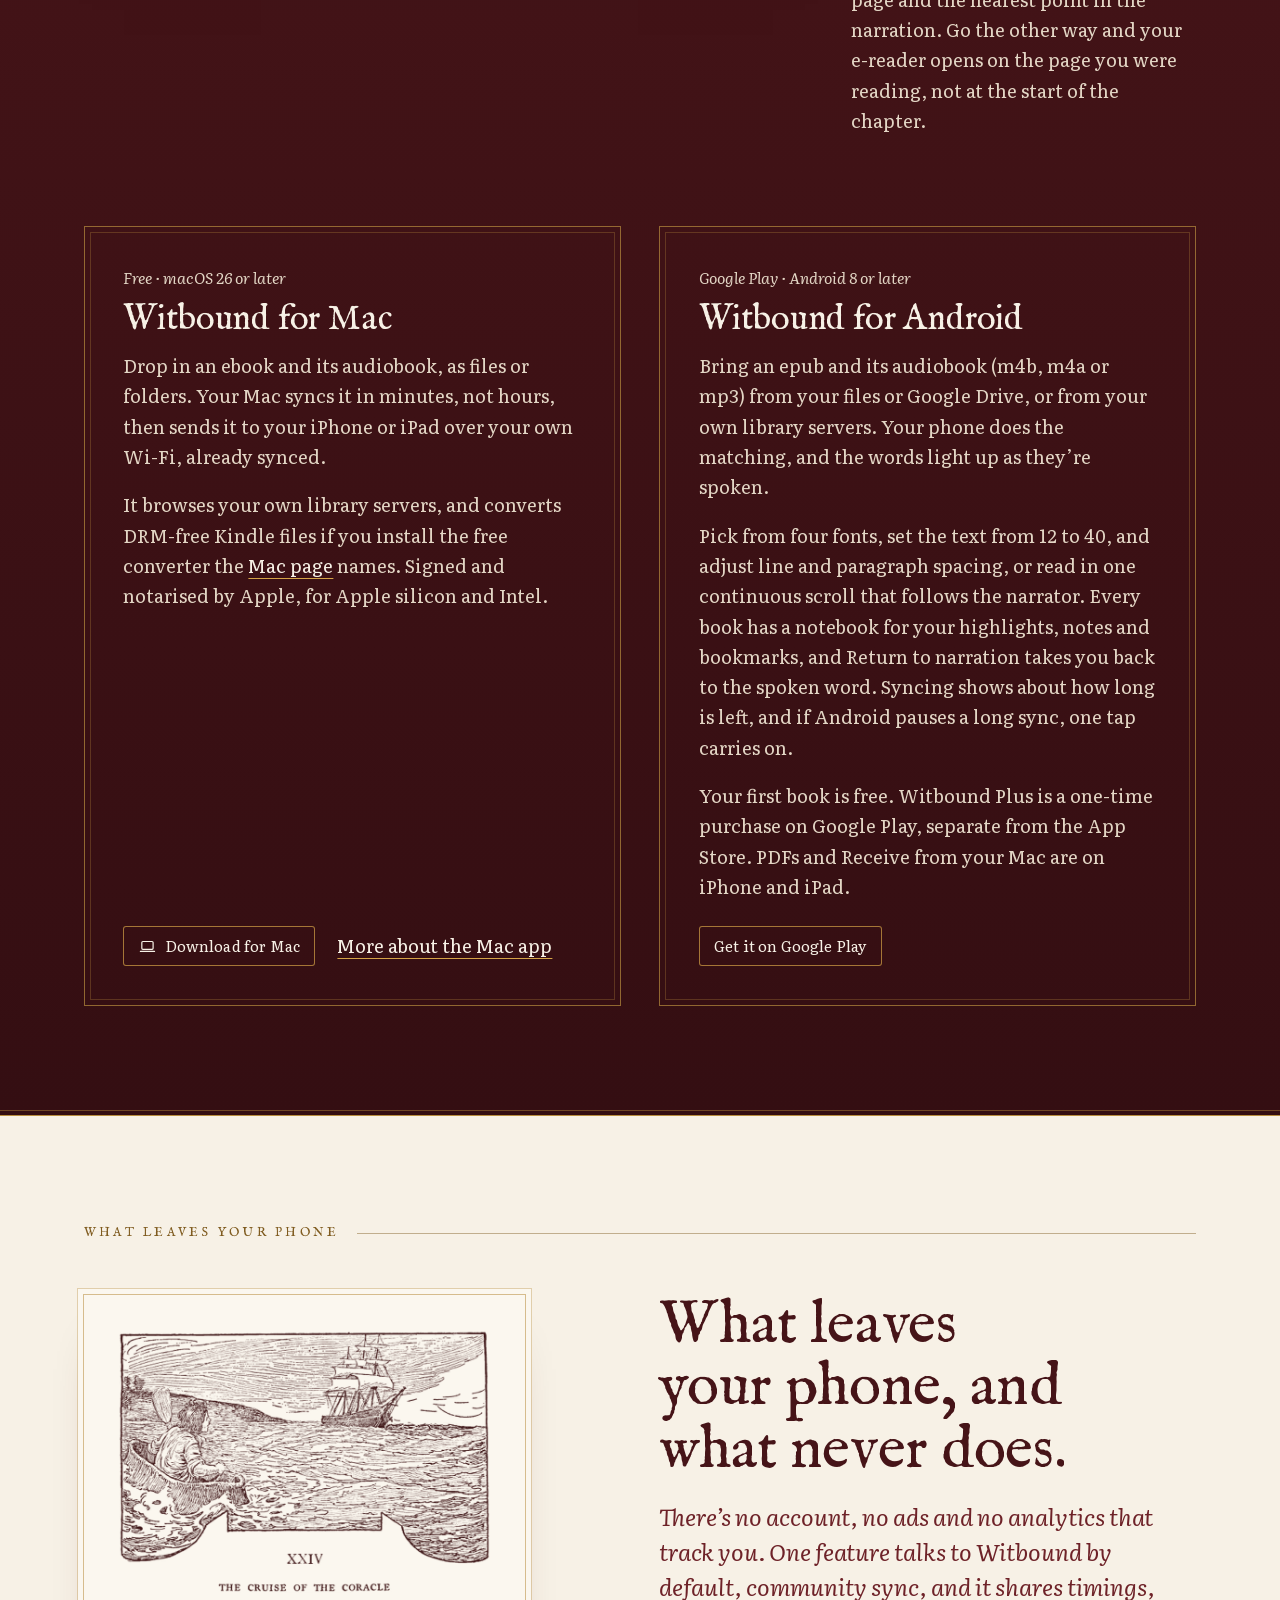
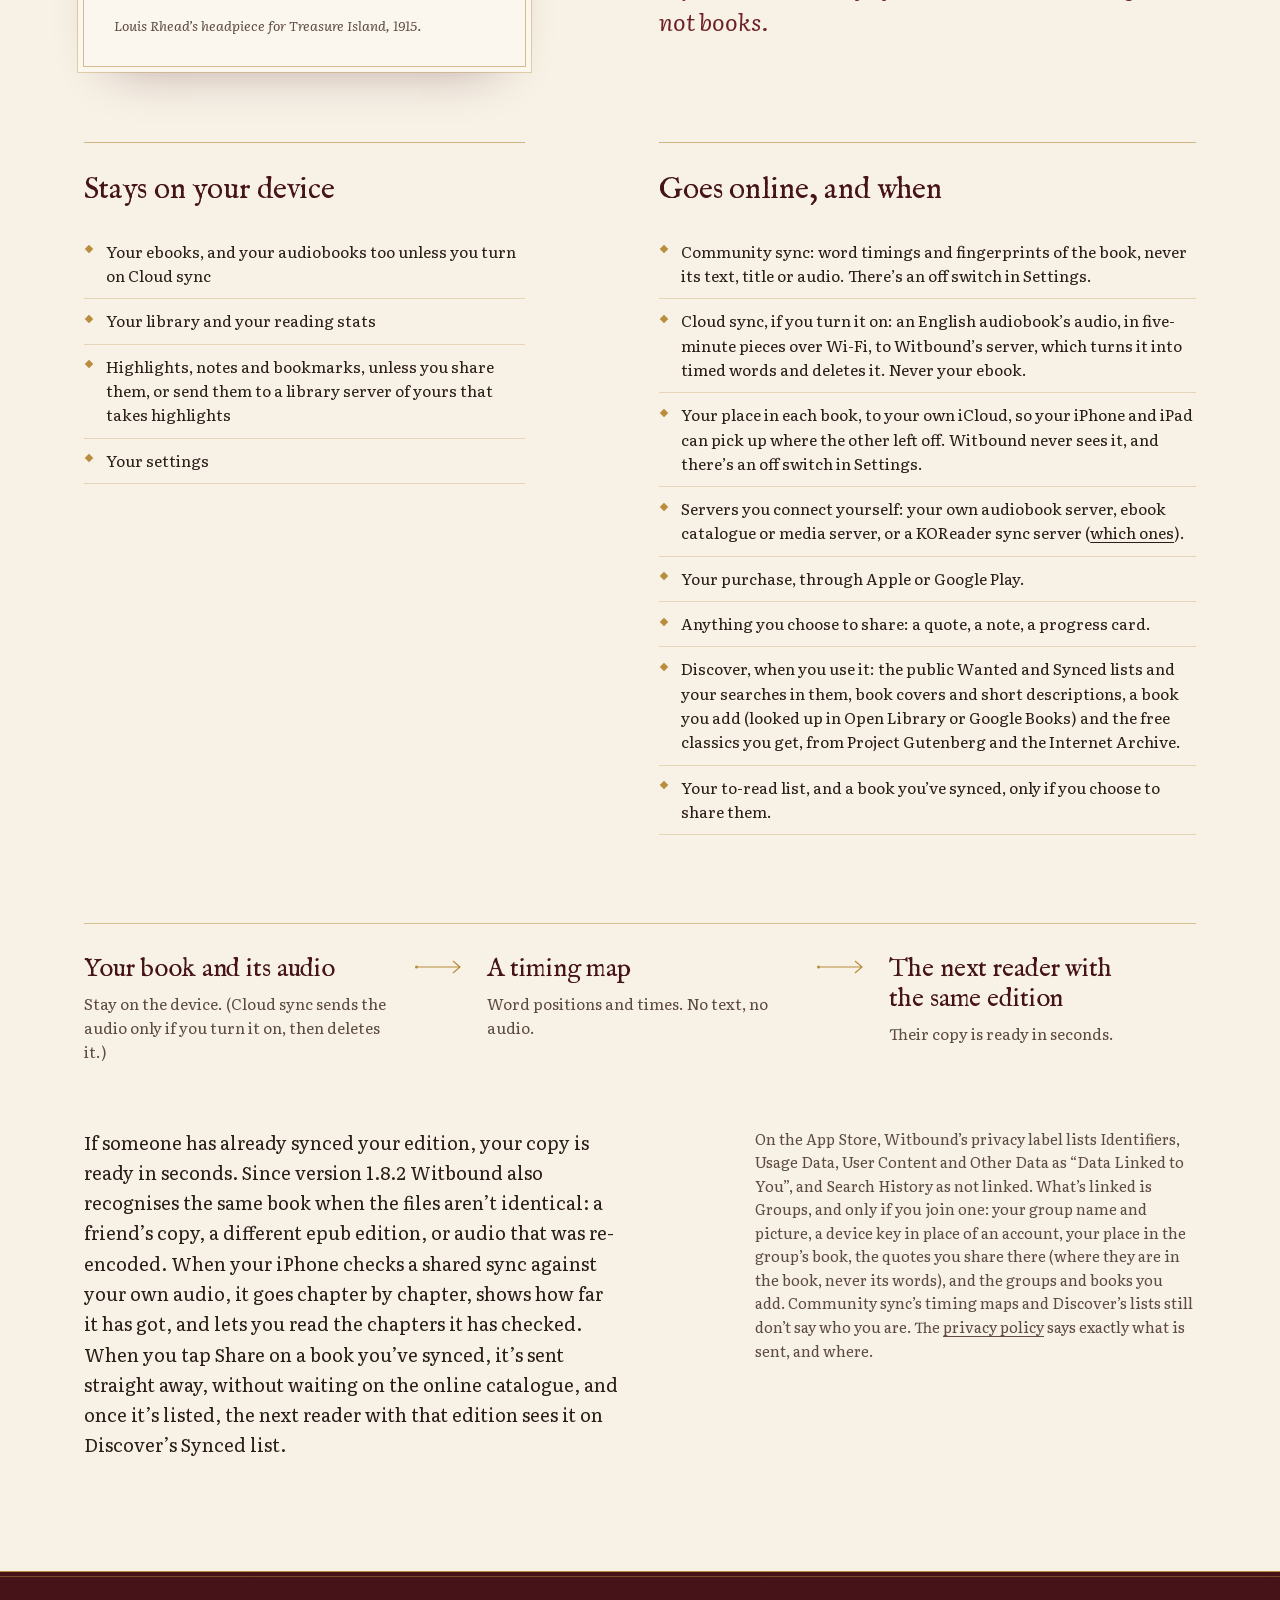
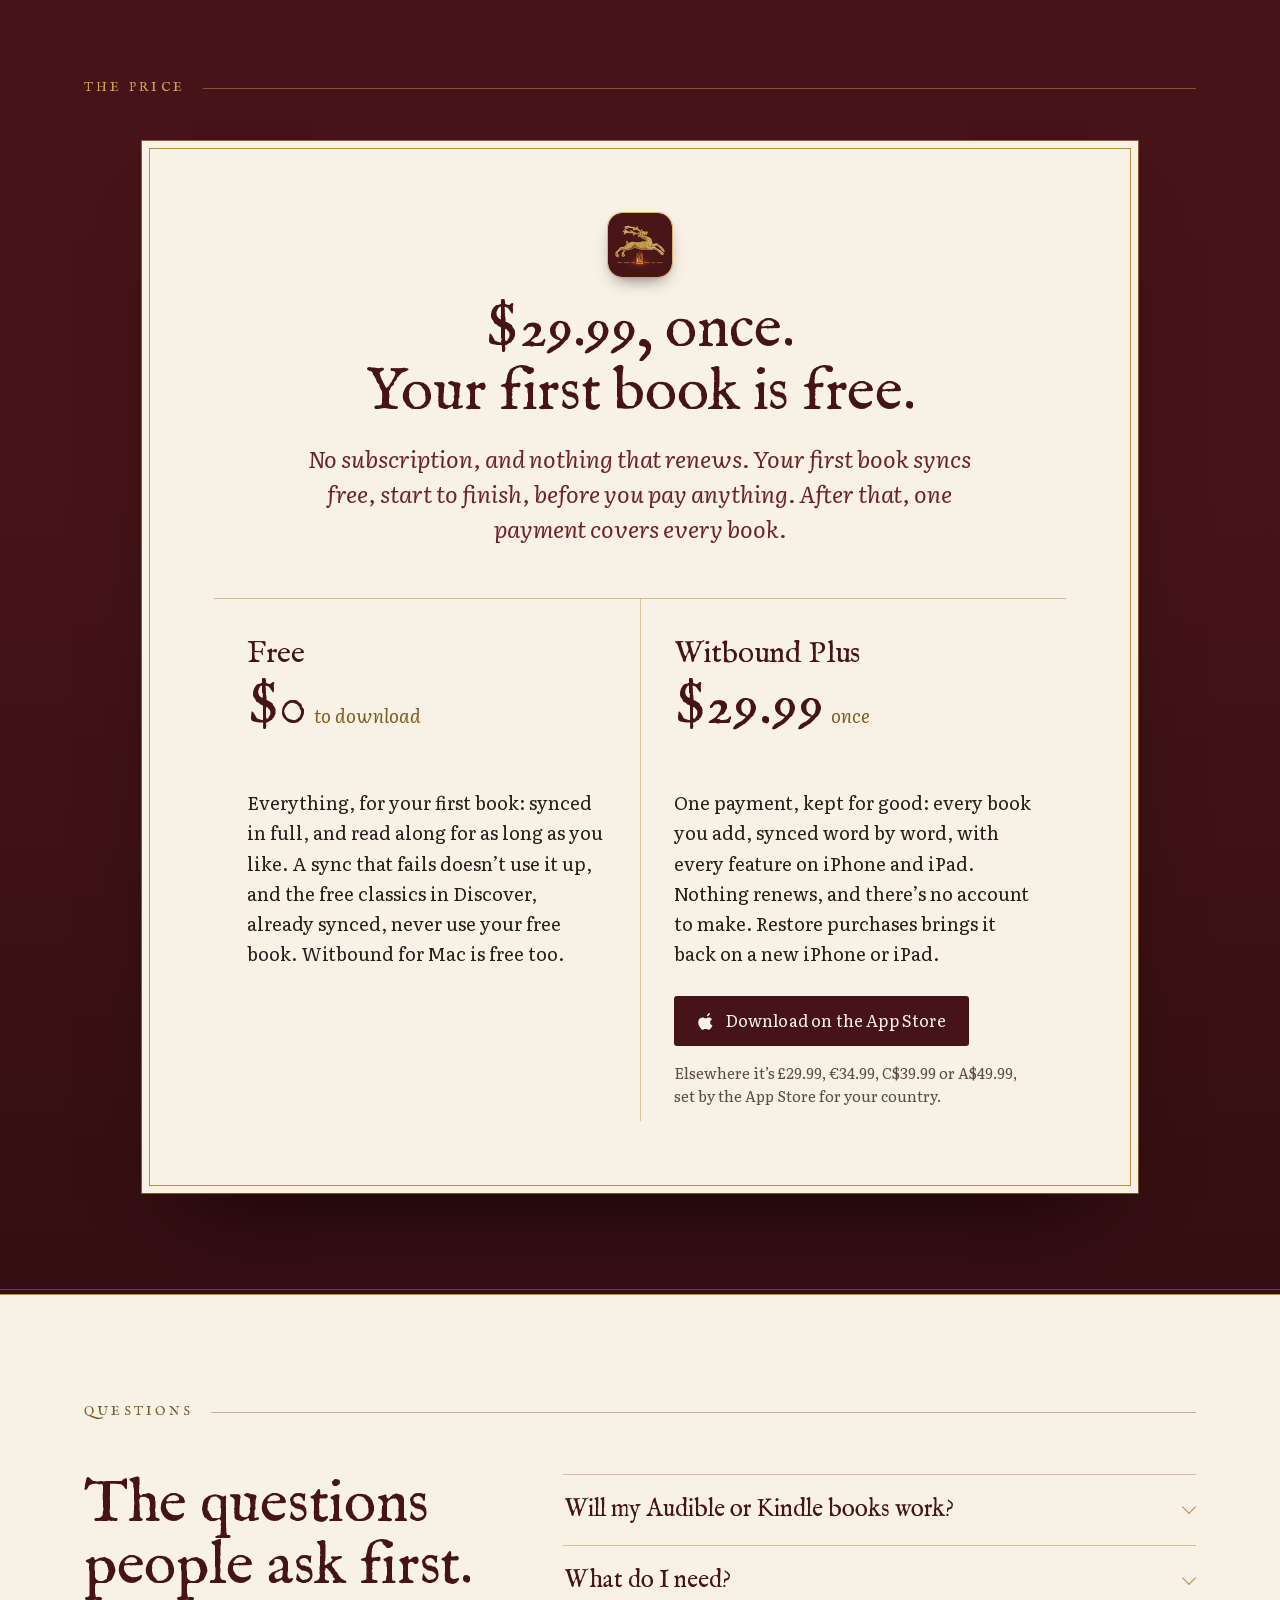
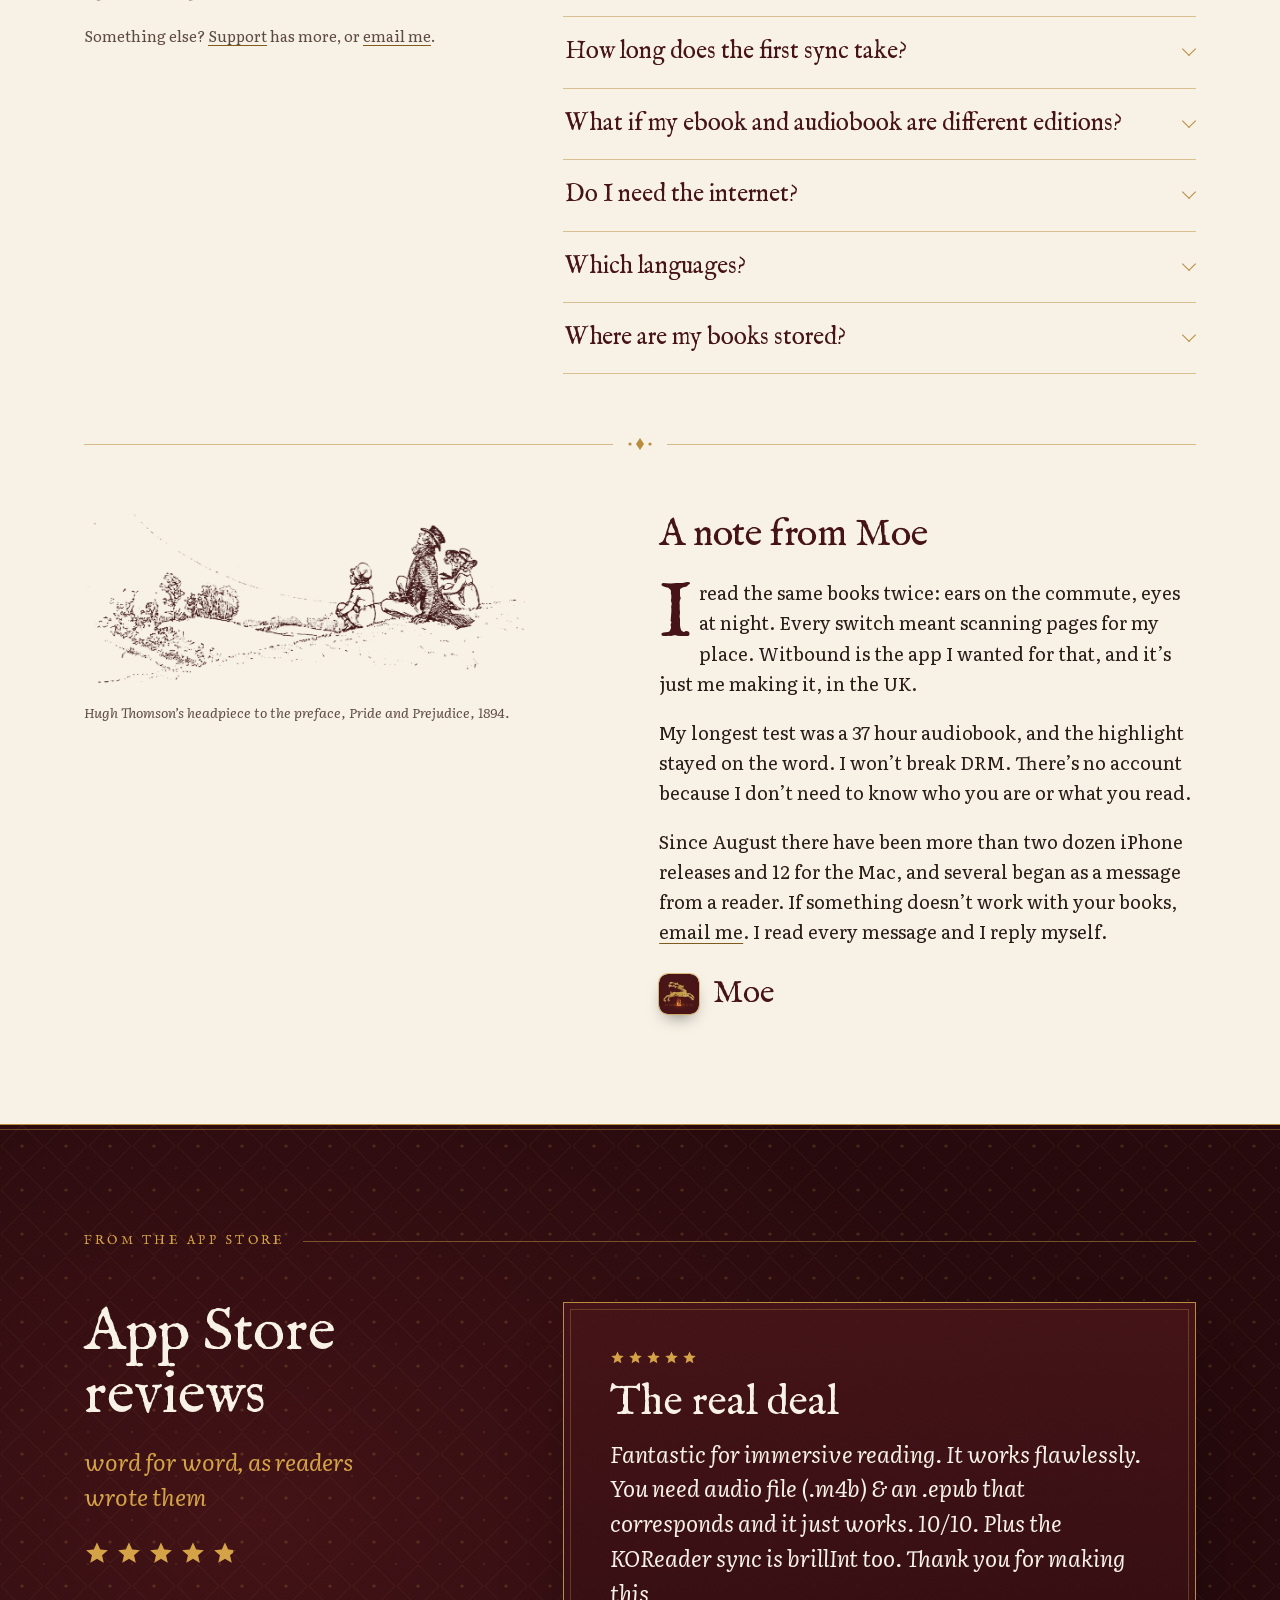
==== commit 1014c2c7: "Price: Witbound Plus is $29.99 once (UK £29.99, €34.99, C$39.99, A$49.99), from 22 Oct" ====
--- a/index.html
+++ b/index.html
@@ -39,7 +39,7 @@
   "offers": {
     "@type": "Offer",
     "category": "one-time purchase",
-    "price": "9.99",
+    "price": "29.99",
     "priceCurrency": "USD",
     "availability": "https://schema.org/InStock"
   }
@@ -79,7 +79,7 @@
           <a class="wb-textlink" href="mac.html">Witbound for Mac, free</a>
           <a class="wb-textlink" href="https://play.google.com/store/apps/details?id=app.witbound.android">Get it on Google Play</a>
         </div>
-        <ul class="wb-chips" aria-label="In short"><li>$9.99 once</li><li>Free classics</li><li>First book free</li></ul>
+        <ul class="wb-chips" aria-label="In short"><li>$29.99 once</li><li>Free classics</li><li>First book free</li></ul>
         <p class="wb-fine">For iPhone and iPad on iOS 26 or later, and Android 8 or later.</p>
         <p class="wb-fine">Rated 4.8 from 6 ratings in the US App Store. <a href="#readers">Read the reviews</a></p>
       </div>
@@ -311,7 +311,7 @@
     <p class="wb-rh">The price</p>
     <div class="wb-sheet">
       <picture class="wb-tile"><source type="image/avif" srcset="assets/icon/icon-rounded-128.avif?v=1811"><img src="assets/icon/icon-rounded-128.webp?v=1811" width="64" height="64" alt="" loading="lazy" decoding="async"></picture>
-      <h2 class="wb-h2" id="wb-price-title"><span class="wb-ln">$9.99, once.</span> Your first book is free.</h2>
+      <h2 class="wb-h2" id="wb-price-title"><span class="wb-ln">$29.99, once.</span> Your first book is free.</h2>
       <p class="wb-lede">No subscription, and nothing that renews. Your first book syncs free, start to finish, before you pay anything. After that, one payment covers every book.</p>
       <div class="wb-tiers">
         <section aria-labelledby="wb-plan-free">
@@ -321,10 +321,10 @@
         </section>
         <section aria-labelledby="wb-plan-plus">
           <h3 id="wb-plan-plus">Witbound Plus</h3>
-          <p class="wb-amount">$9.99<small>once</small></p>
+          <p class="wb-amount">$29.99<small>once</small></p>
           <p>One payment, kept for good: every book you add, synced word by word, with every feature on iPhone and iPad. Nothing renews, and there&rsquo;s no account to make. Restore purchases brings it back on a new iPhone or iPad.</p>
           <a class="wb-btn wb-btn-main" href="https://apps.apple.com/app/id6795587495"><svg viewBox="0 0 24 24" fill="currentColor" aria-hidden="true" focusable="false"><path d="M16.5 1.4c.1 1-.3 2-1 2.8-.7.8-1.8 1.4-2.8 1.3-.1-1 .3-2 1-2.7.7-.8 1.9-1.4 2.8-1.4zM19.9 17c-.5 1.2-.8 1.7-1.4 2.7-.9 1.4-2.2 3.1-3.7 3.1-1.4 0-1.7-.9-3.6-.9s-2.3.9-3.6.9c-1.6 0-2.8-1.6-3.7-3C1.2 16.4.9 12 2.5 9.7c1.1-1.6 2.9-2.6 4.5-2.6 1.7 0 2.7 1 4.1 1 1.3 0 2.1-1 4.1-1 1.4 0 2.9.8 4 2.1-3.5 1.9-3 6.9.6 7.8z"/></svg>Download on the App Store</a>
-          <p class="wb-small" style="margin-top:16px">Elsewhere it&rsquo;s &pound;9.99, &euro;9.99, C$12.99 or A$14.99, set by the App Store for your country.</p>
+          <p class="wb-small" style="margin-top:16px">Elsewhere it&rsquo;s &pound;29.99, &euro;34.99, C$39.99 or A$49.99, set by the App Store for your country.</p>
         </section>
       </div>
     </div>
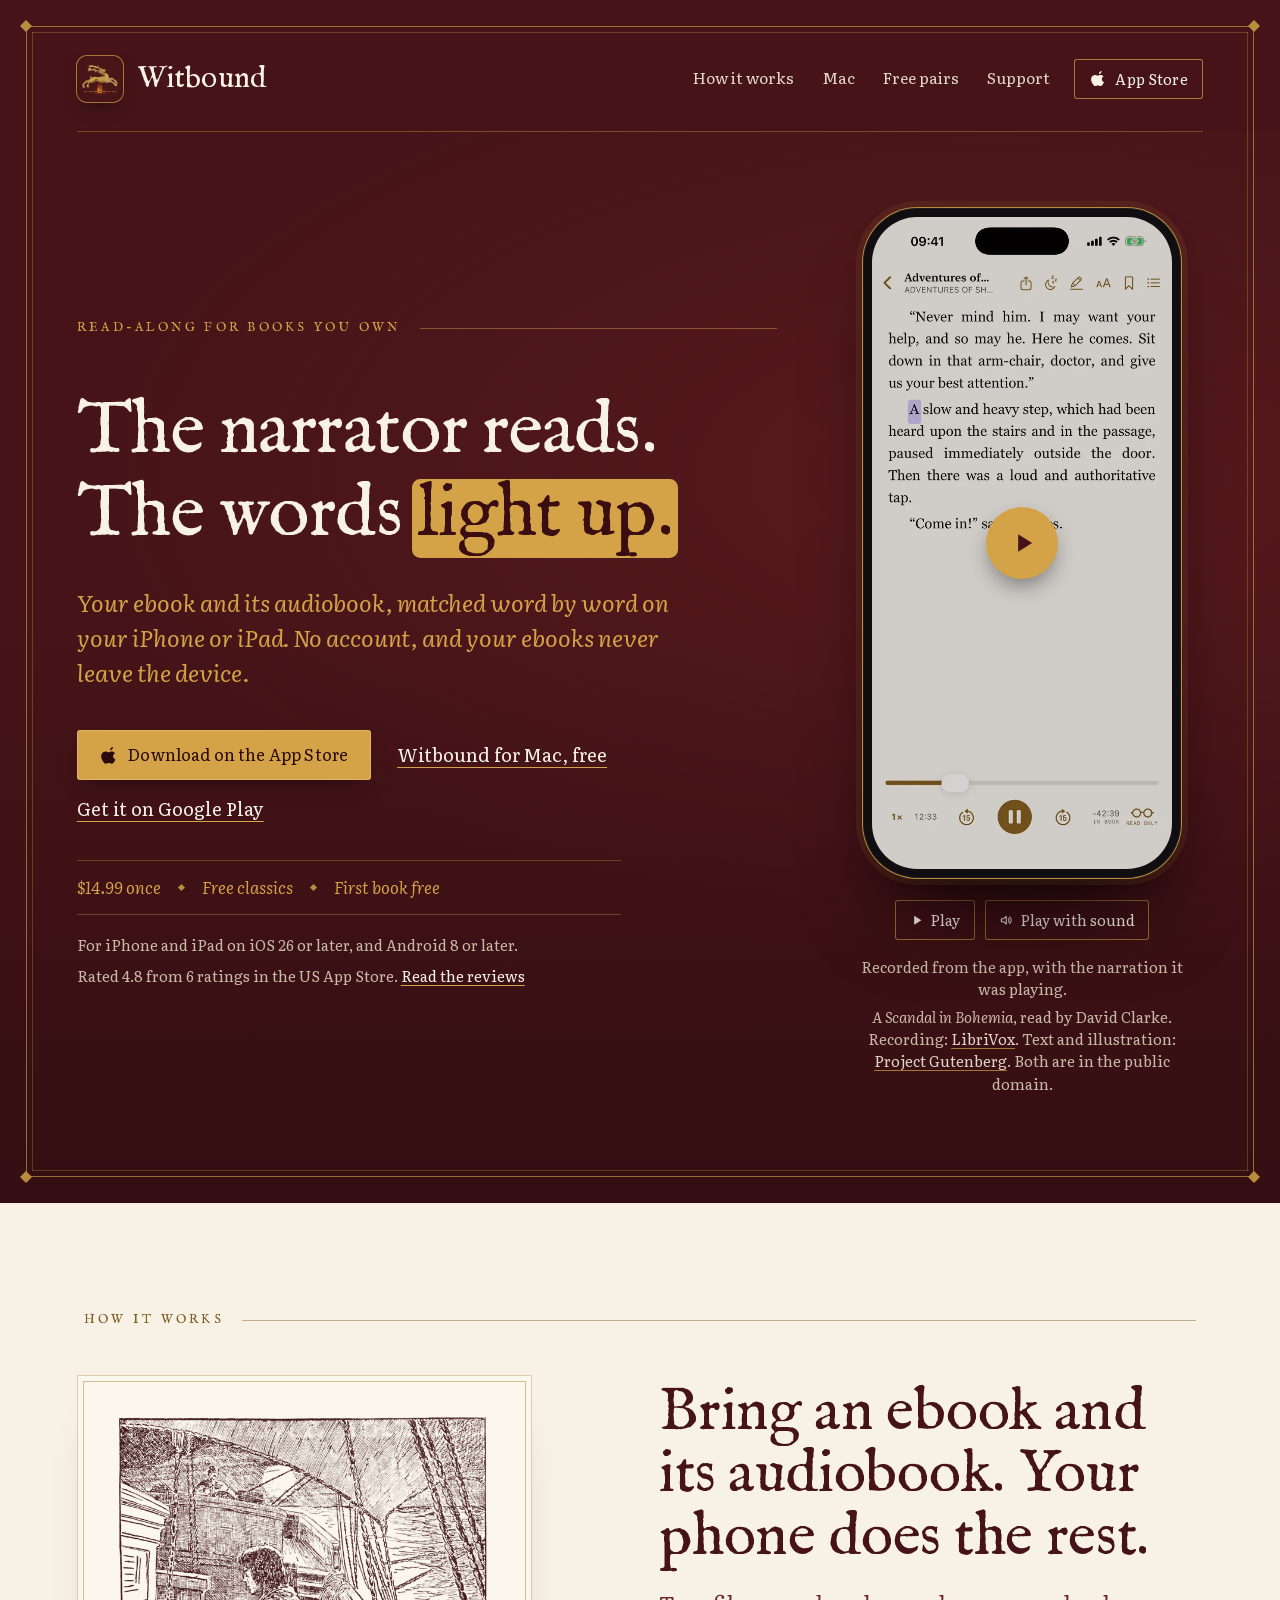
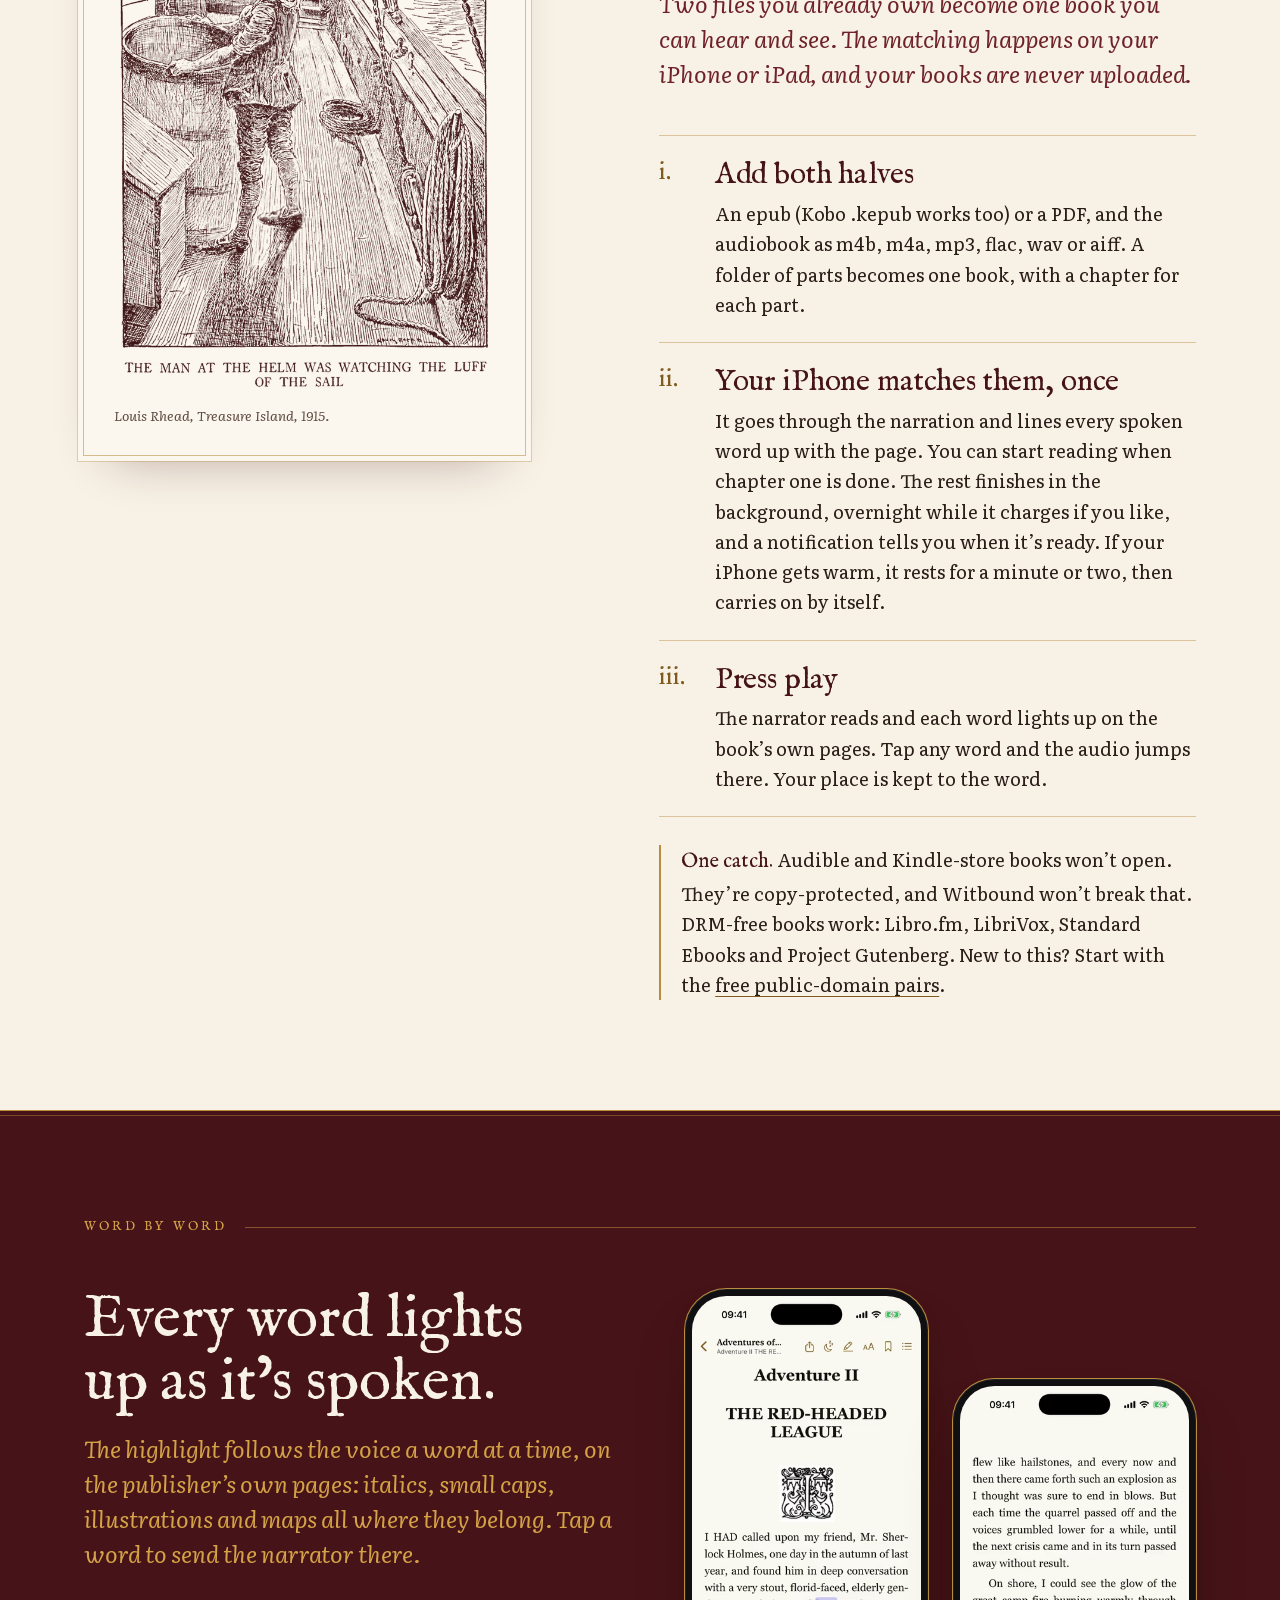
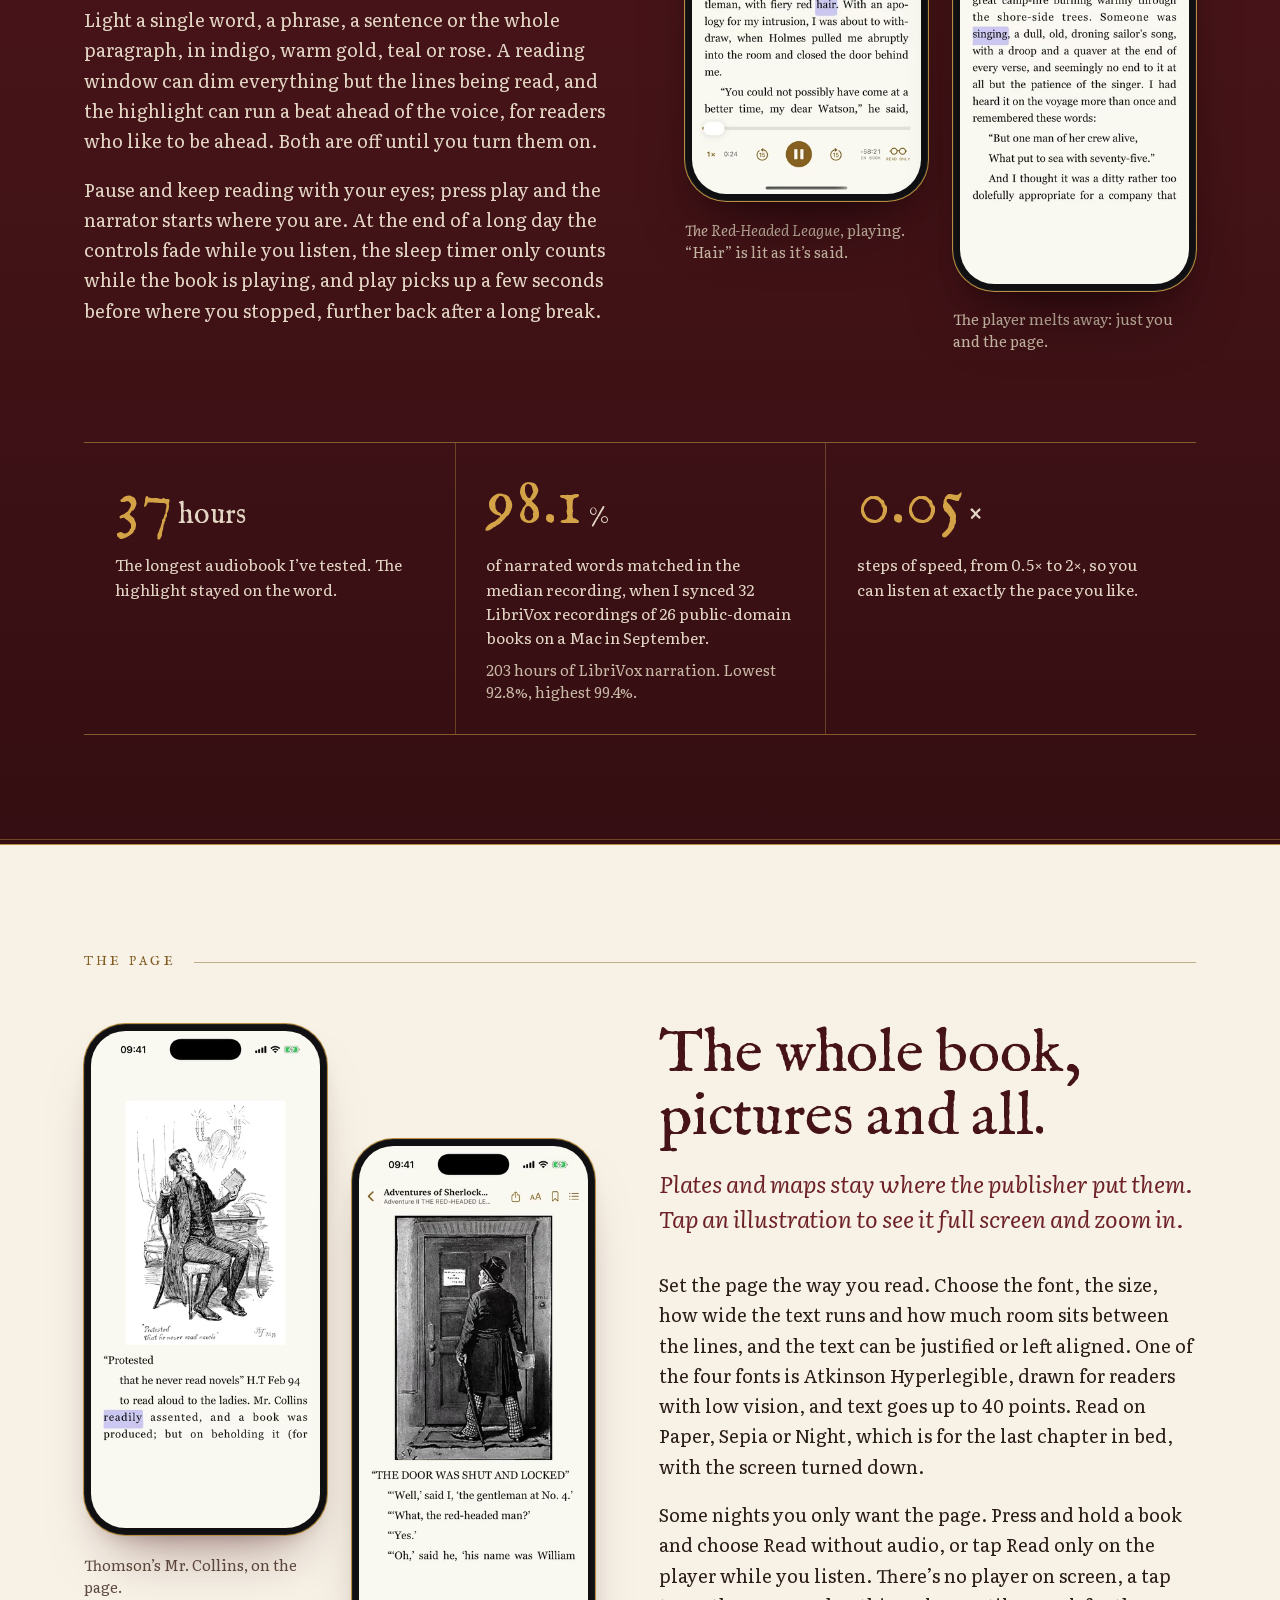
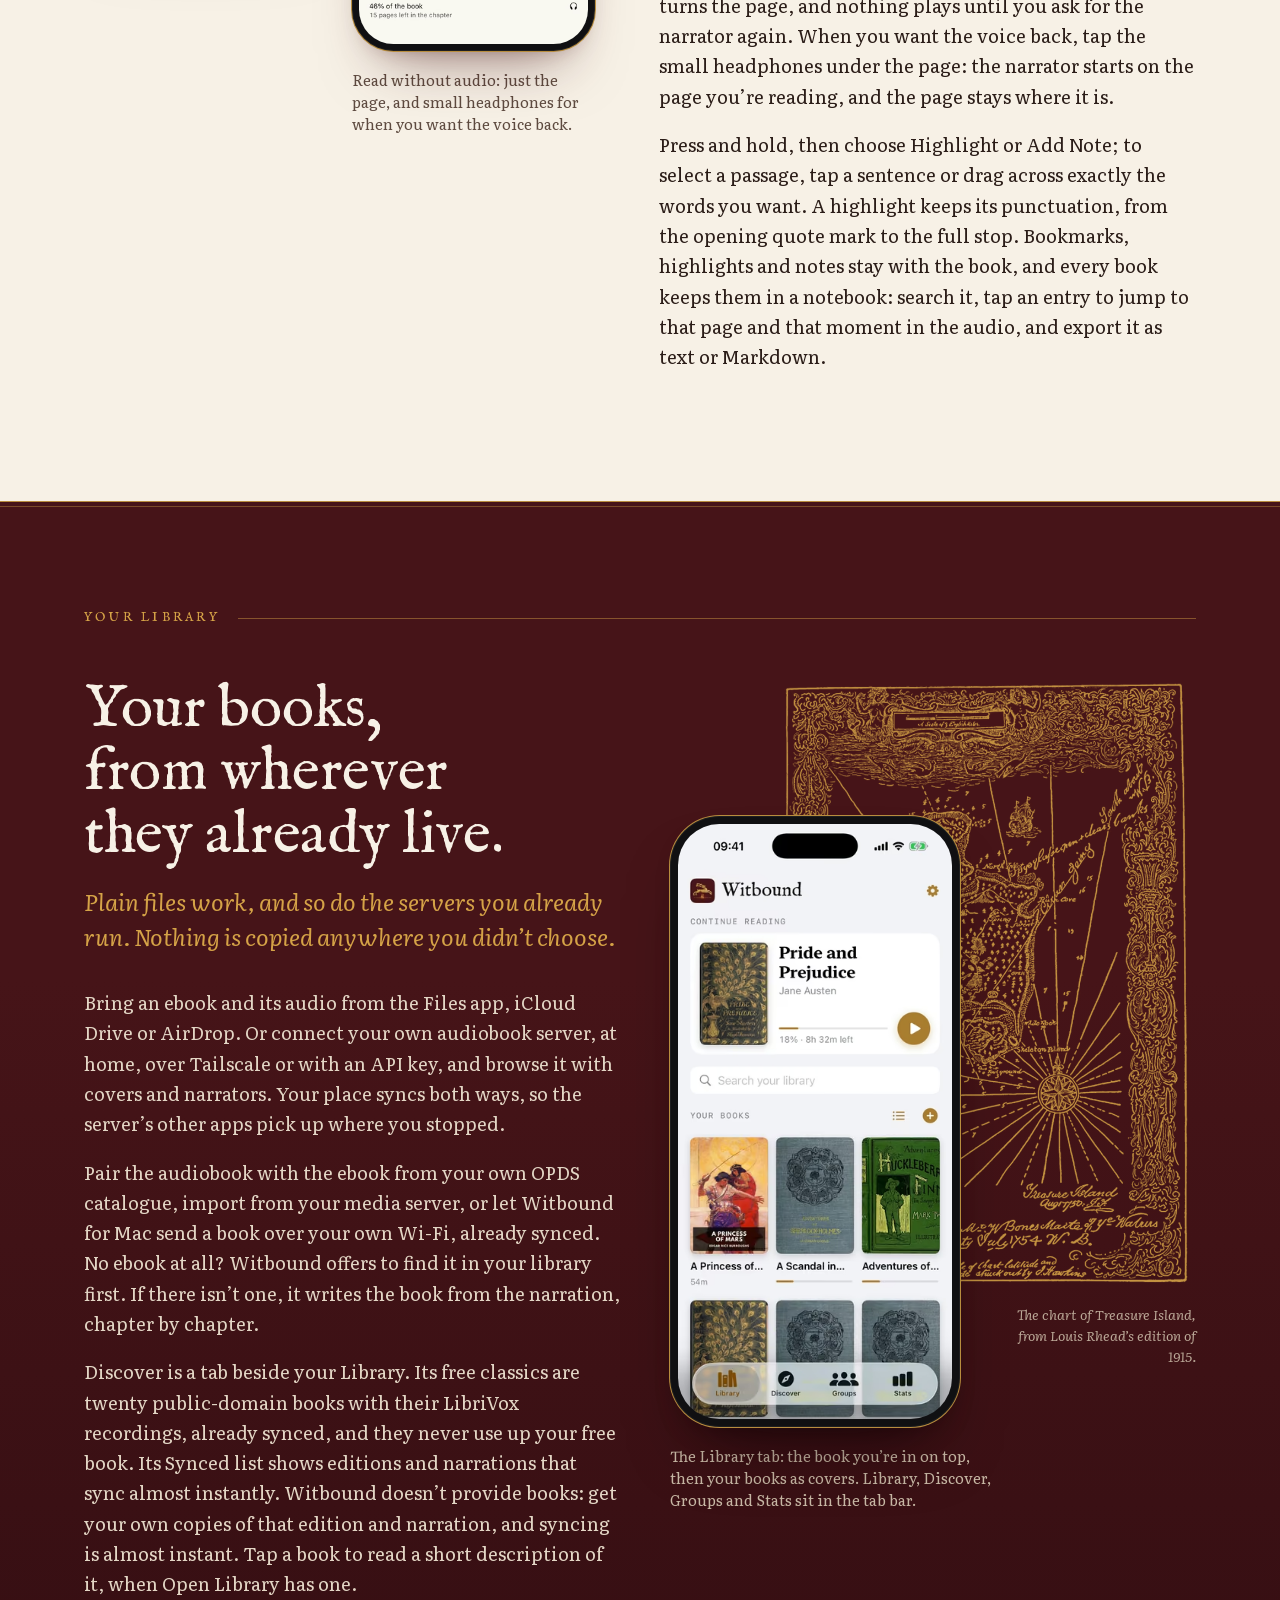
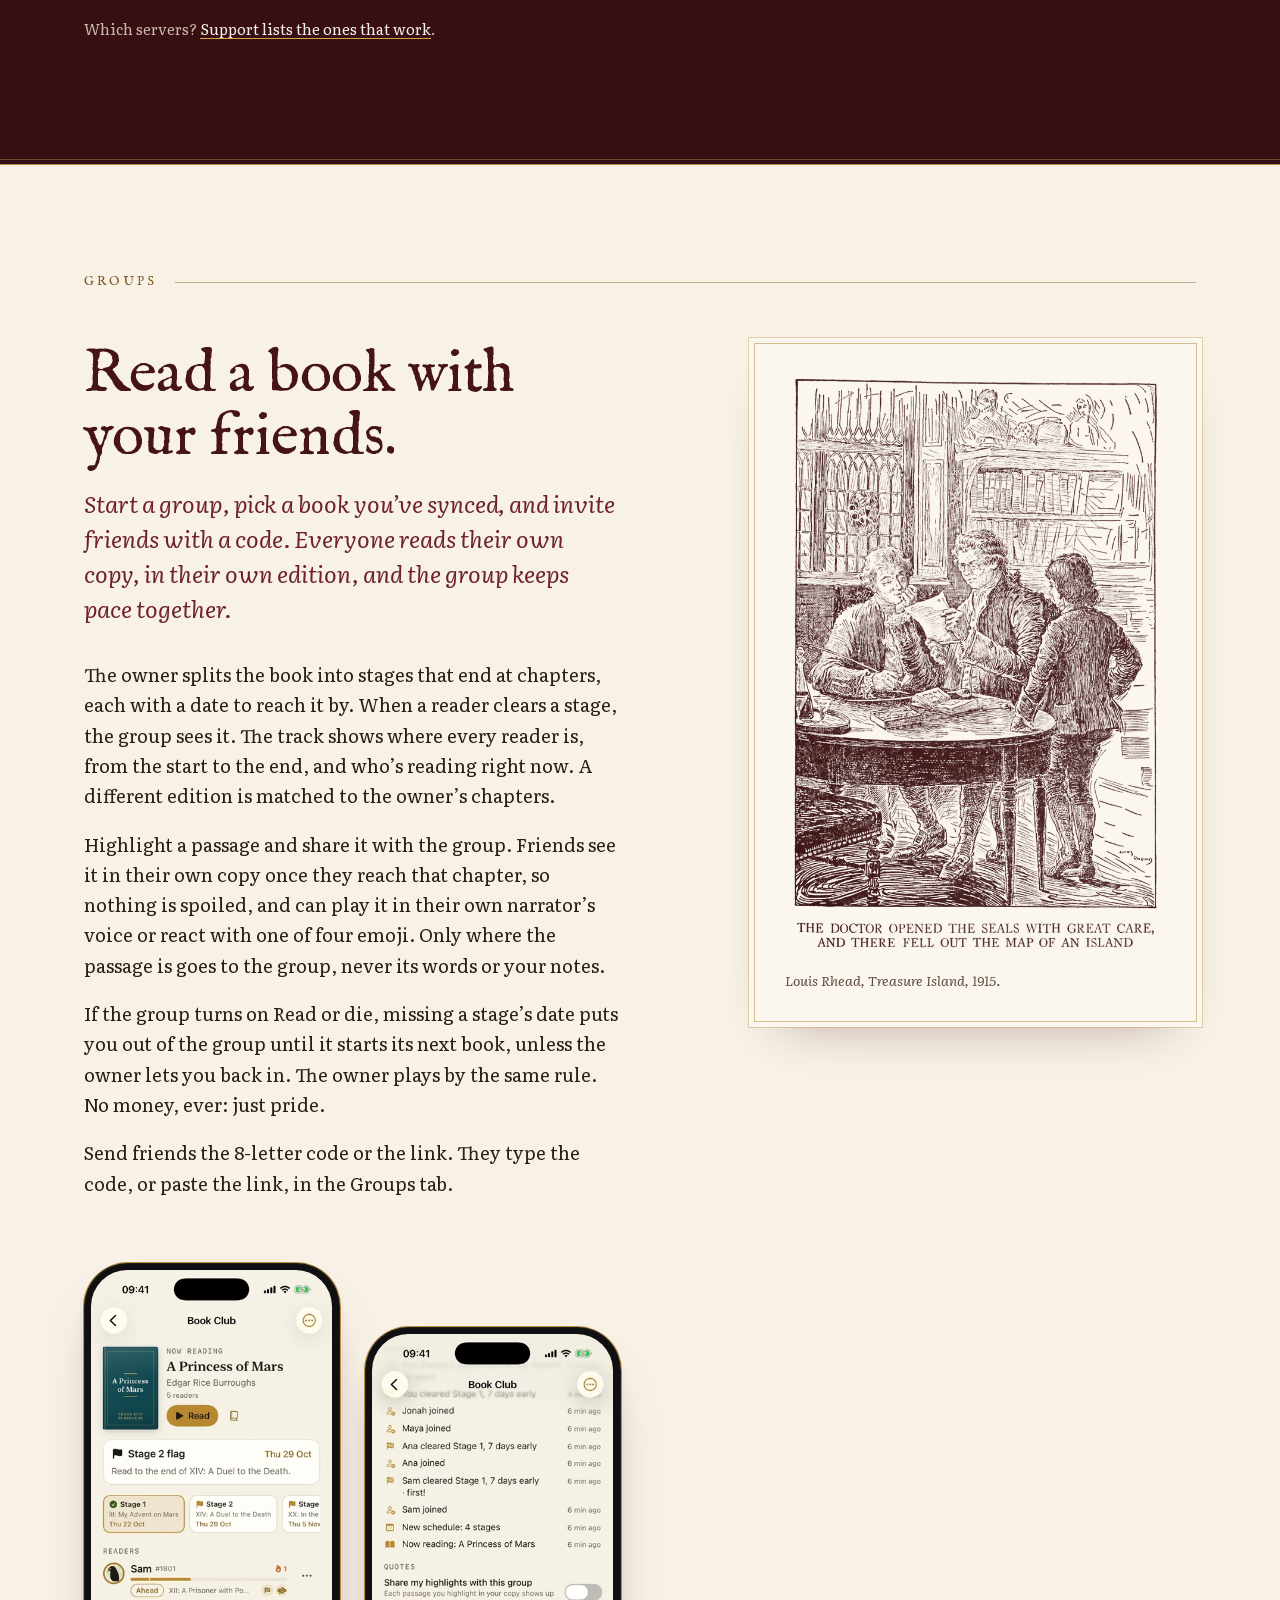
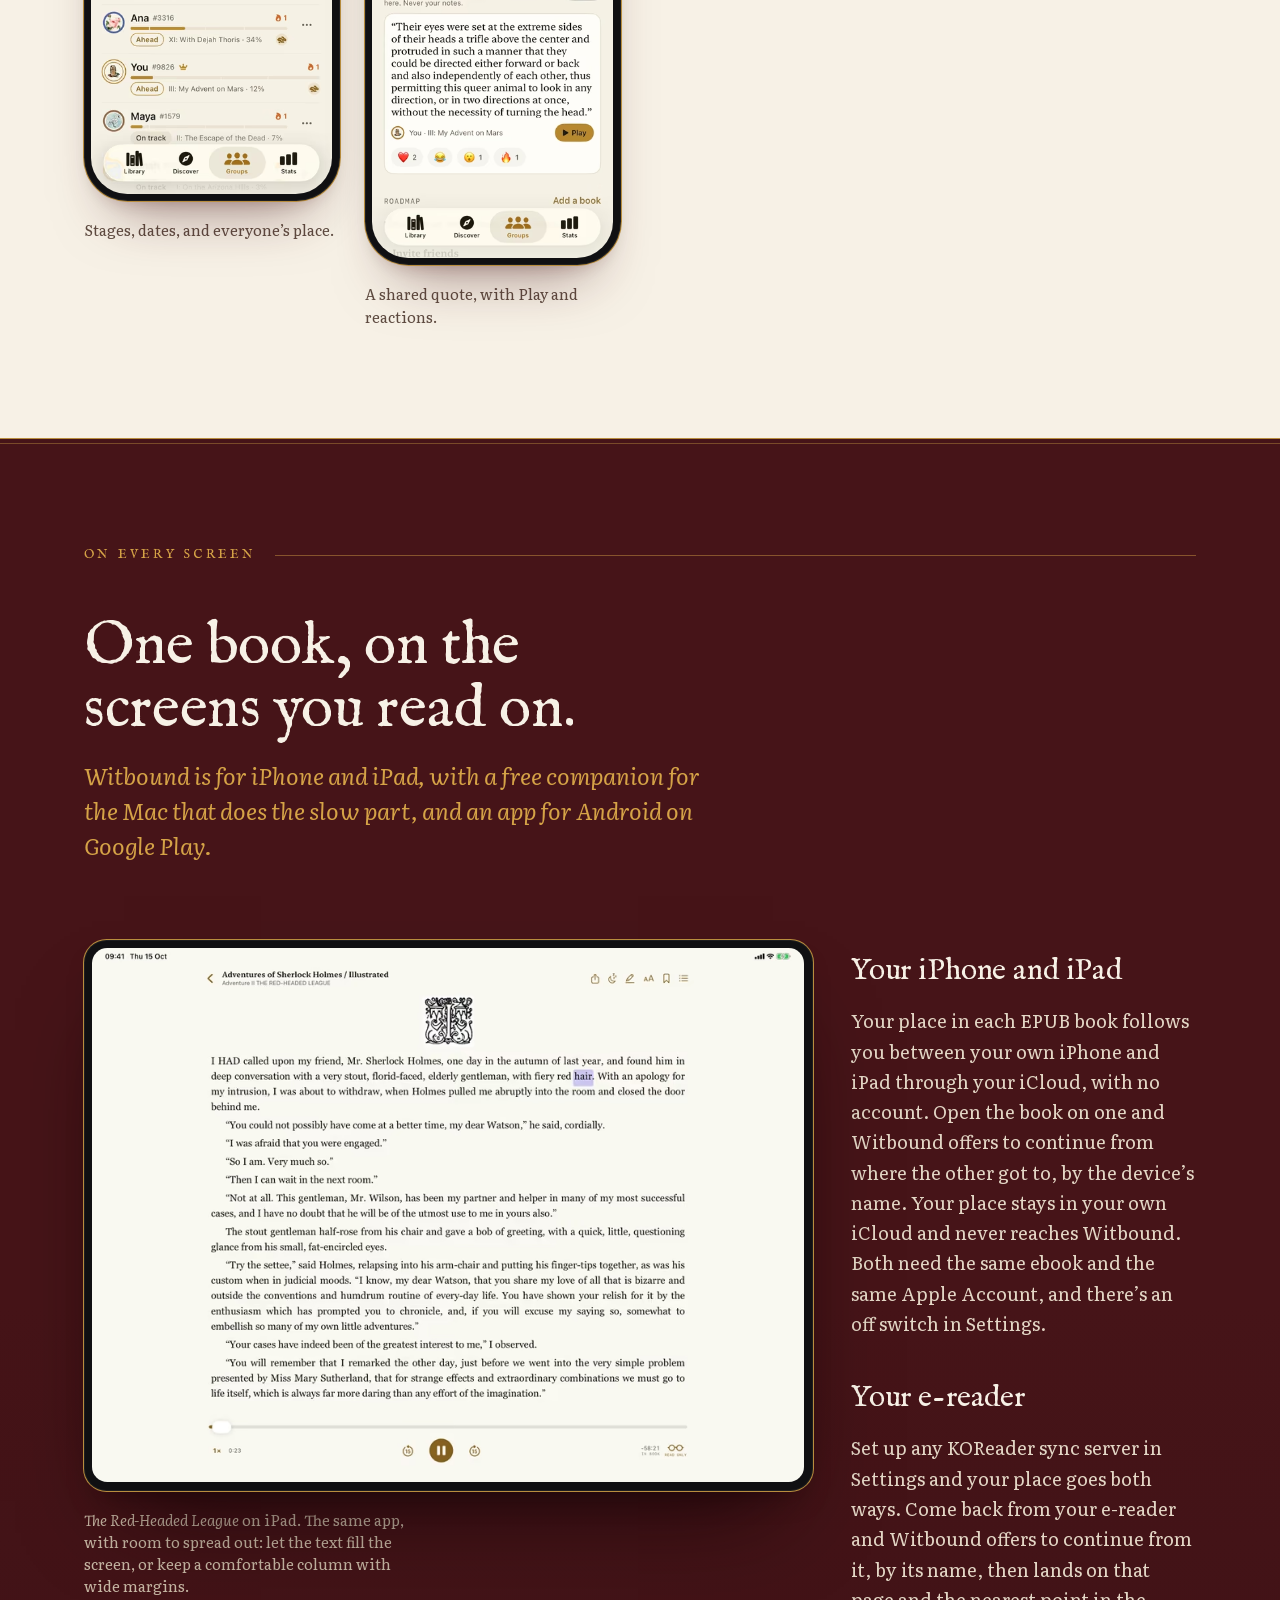
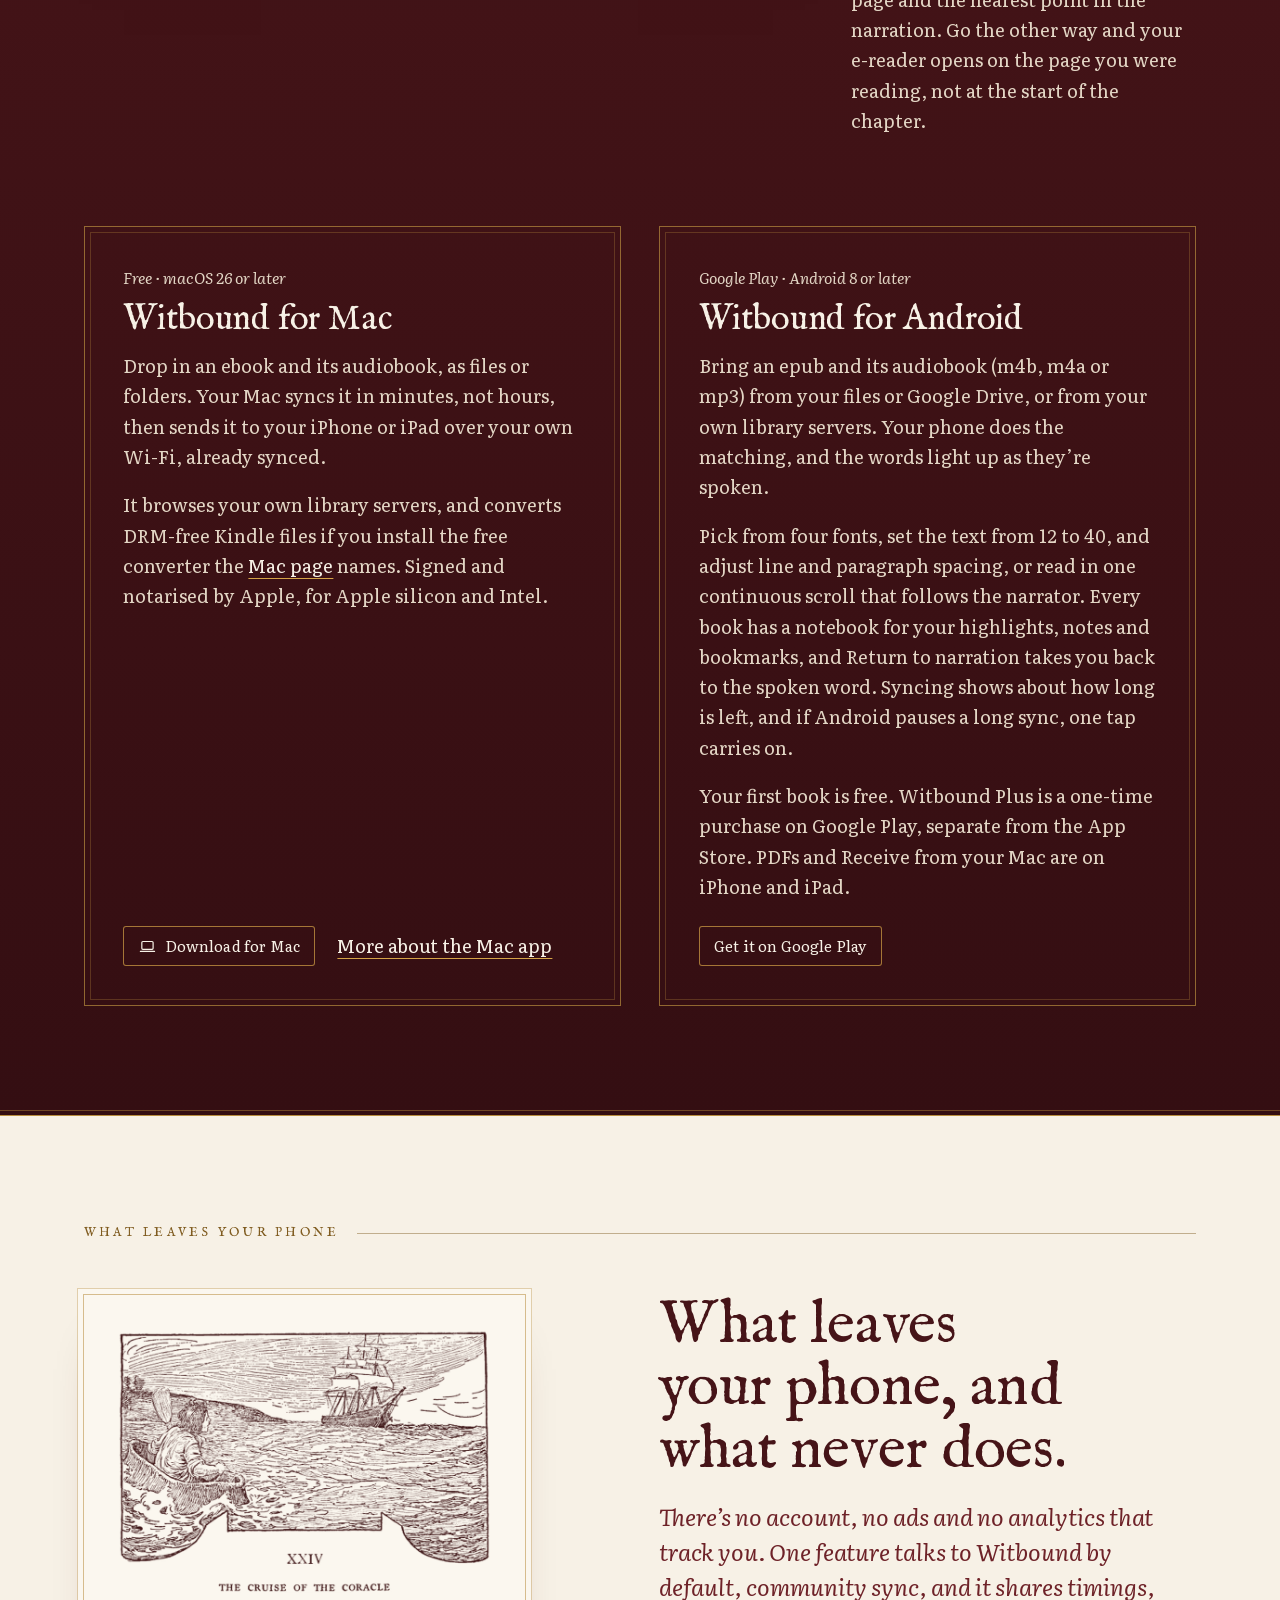
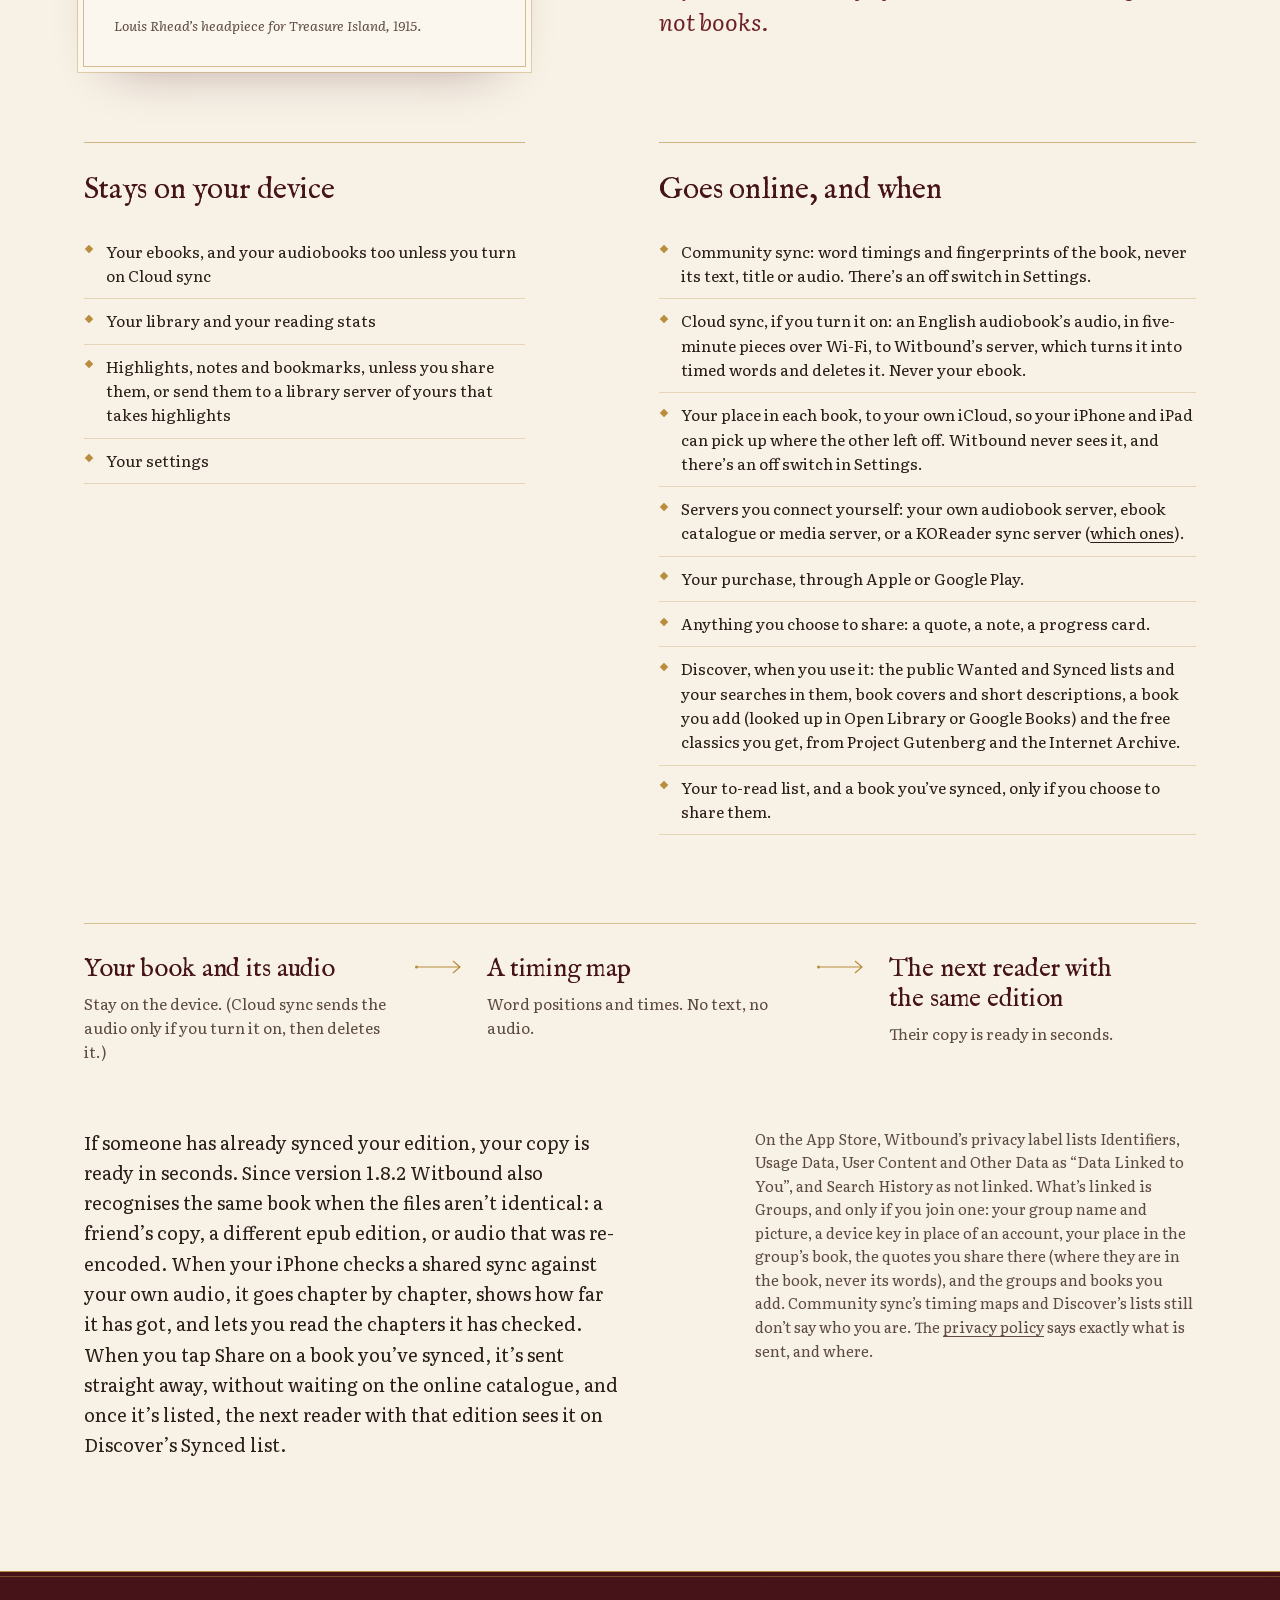
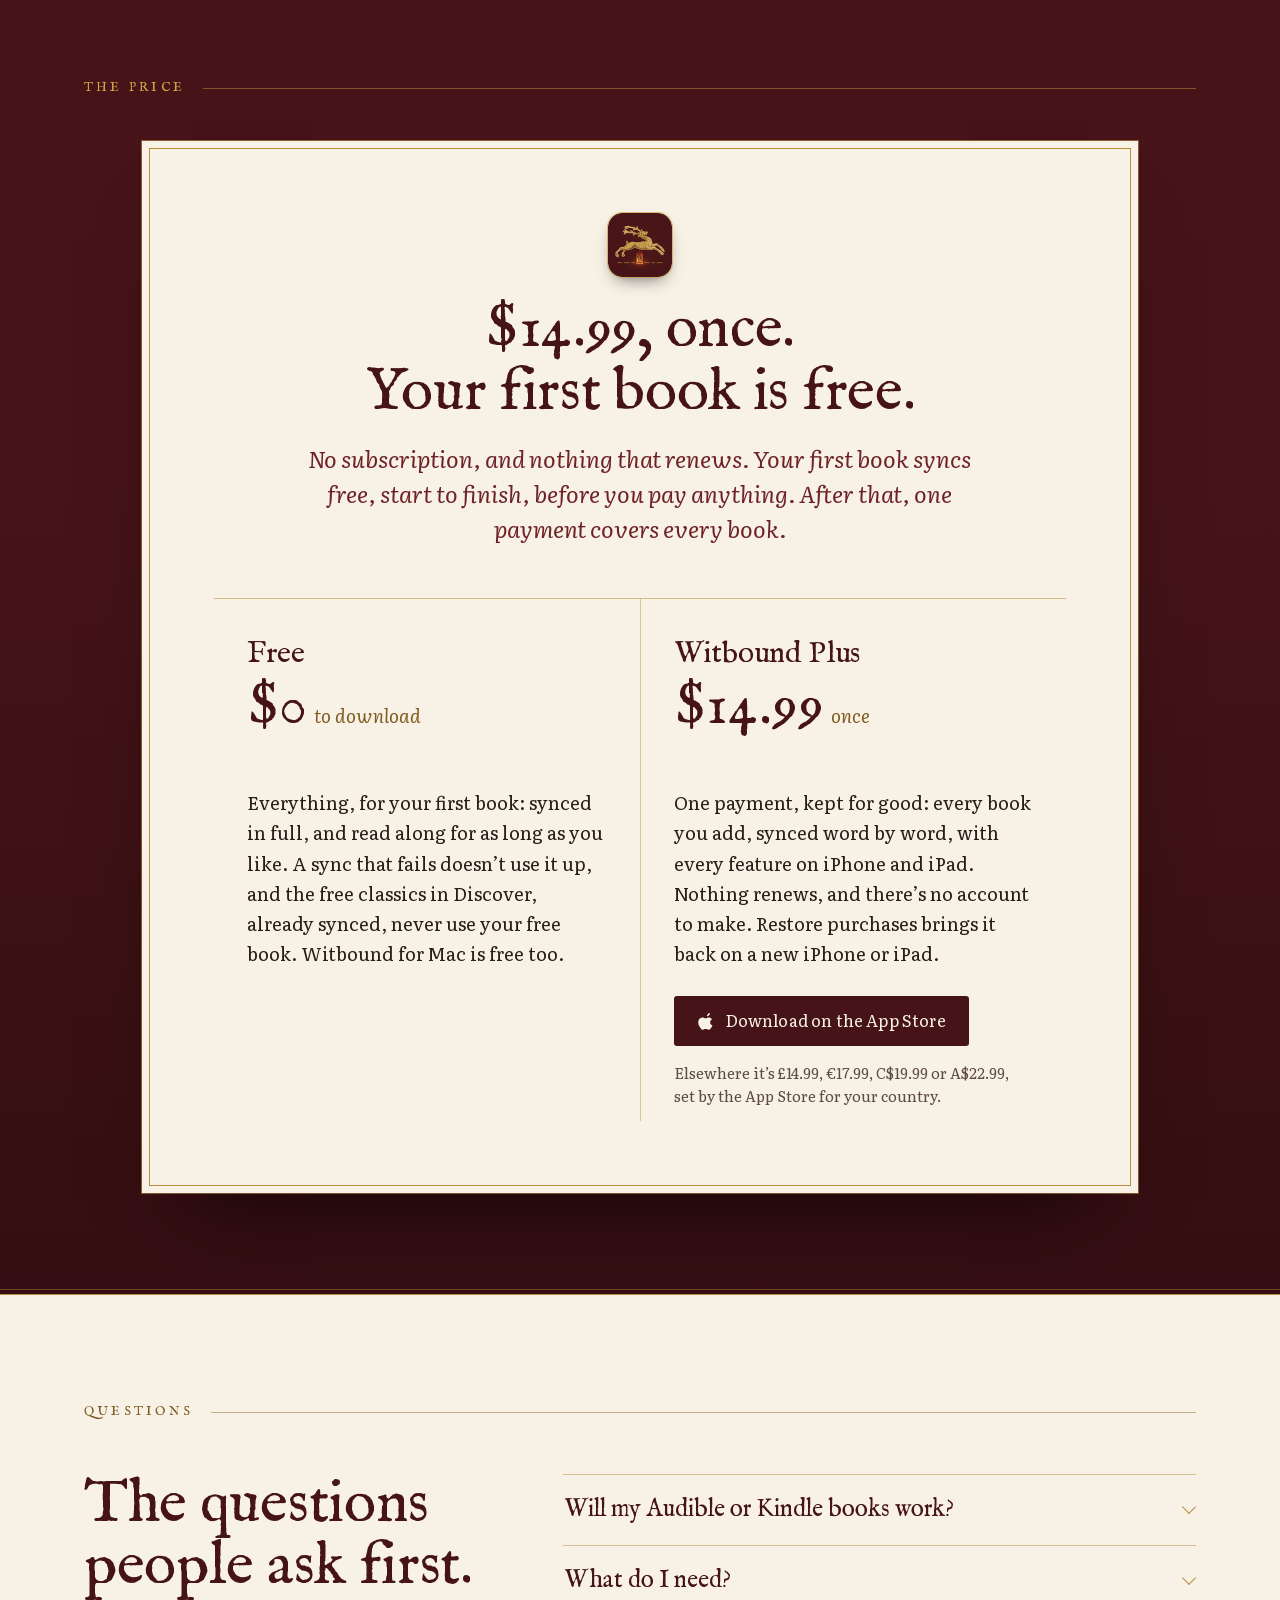
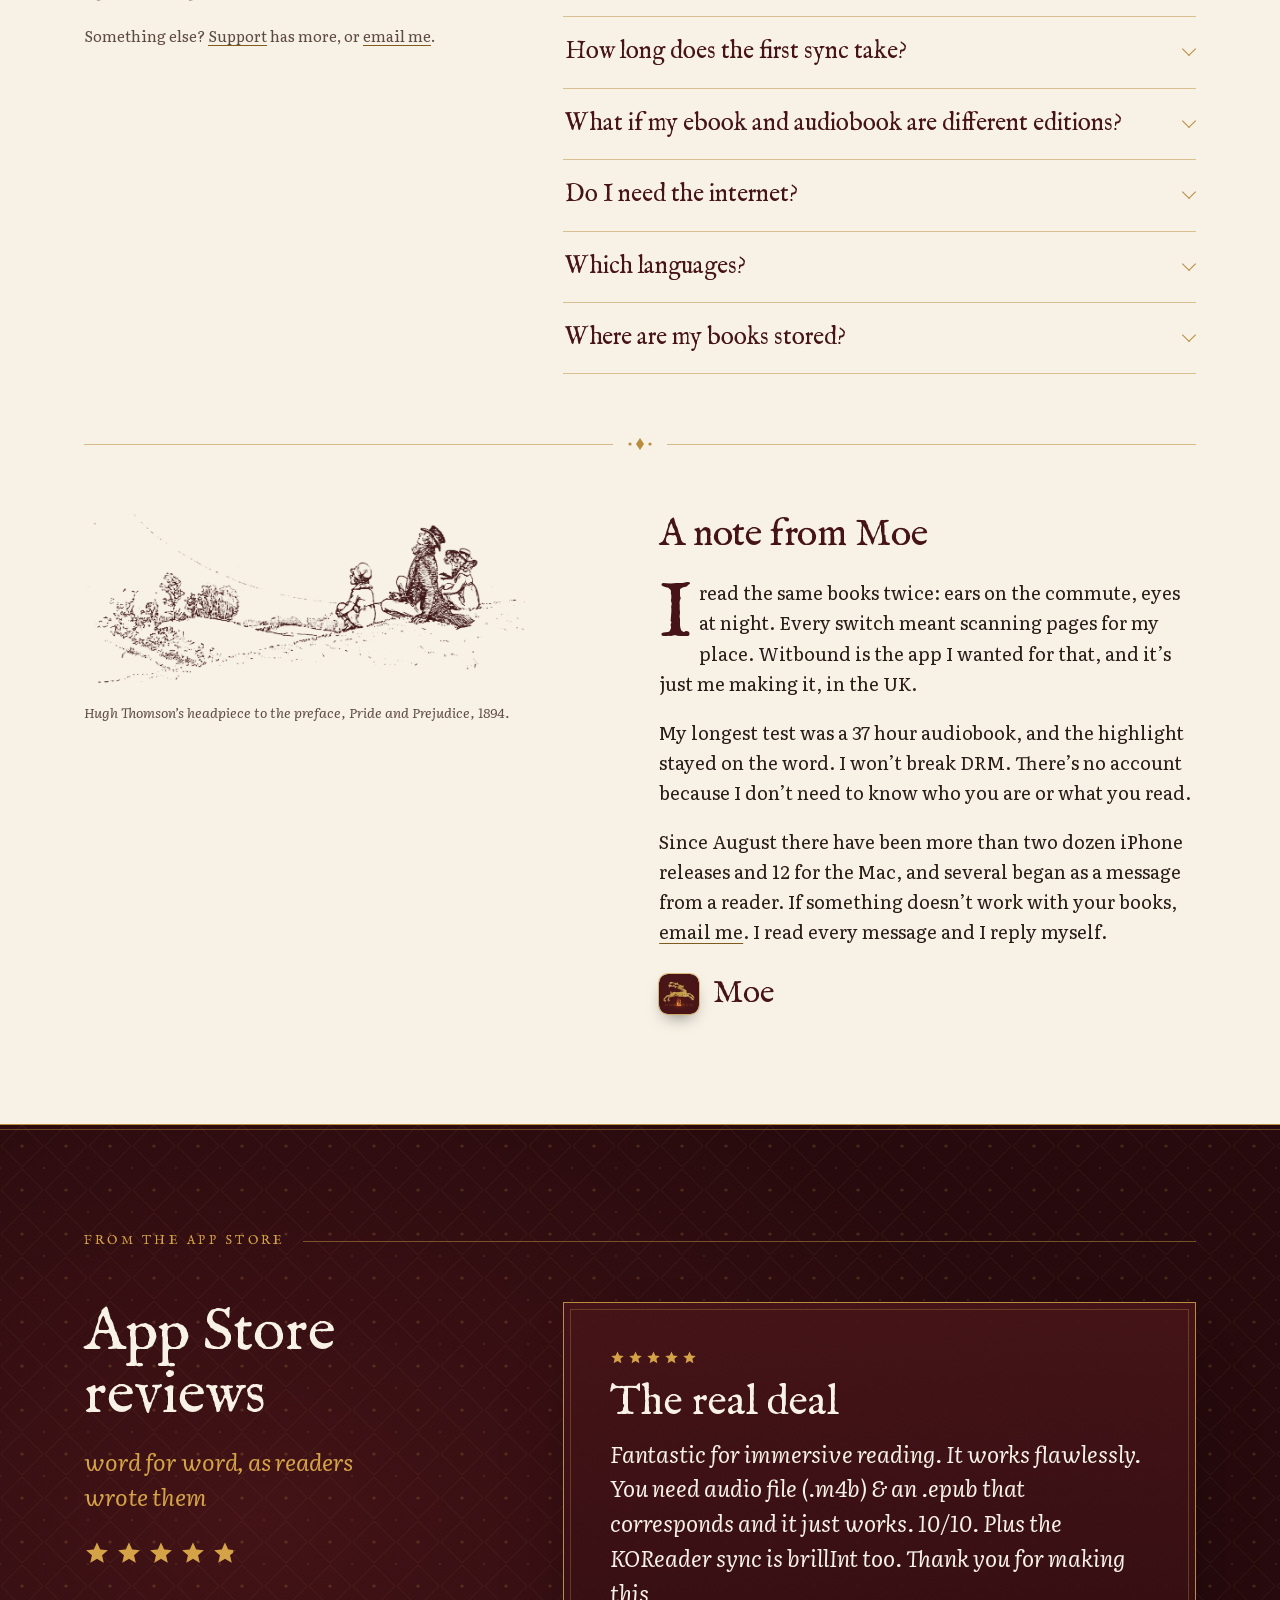
==== commit 4e03acb9: "Price: Witbound Plus is $14.99 once (UK £14.99, €17.99, C$19.99, A$22.99), from 23 Oct" ====
--- a/index.html
+++ b/index.html
@@ -39,7 +39,7 @@
   "offers": {
     "@type": "Offer",
     "category": "one-time purchase",
-    "price": "29.99",
+    "price": "14.99",
     "priceCurrency": "USD",
     "availability": "https://schema.org/InStock"
   }
@@ -79,7 +79,7 @@
           <a class="wb-textlink" href="mac.html">Witbound for Mac, free</a>
           <a class="wb-textlink" href="https://play.google.com/store/apps/details?id=app.witbound.android">Get it on Google Play</a>
         </div>
-        <ul class="wb-chips" aria-label="In short"><li>$29.99 once</li><li>Free classics</li><li>First book free</li></ul>
+        <ul class="wb-chips" aria-label="In short"><li>$14.99 once</li><li>Free classics</li><li>First book free</li></ul>
         <p class="wb-fine">For iPhone and iPad on iOS 26 or later, and Android 8 or later.</p>
         <p class="wb-fine">Rated 4.8 from 6 ratings in the US App Store. <a href="#readers">Read the reviews</a></p>
       </div>
@@ -311,7 +311,7 @@
     <p class="wb-rh">The price</p>
     <div class="wb-sheet">
       <picture class="wb-tile"><source type="image/avif" srcset="assets/icon/icon-rounded-128.avif?v=1811"><img src="assets/icon/icon-rounded-128.webp?v=1811" width="64" height="64" alt="" loading="lazy" decoding="async"></picture>
-      <h2 class="wb-h2" id="wb-price-title"><span class="wb-ln">$29.99, once.</span> Your first book is free.</h2>
+      <h2 class="wb-h2" id="wb-price-title"><span class="wb-ln">$14.99, once.</span> Your first book is free.</h2>
       <p class="wb-lede">No subscription, and nothing that renews. Your first book syncs free, start to finish, before you pay anything. After that, one payment covers every book.</p>
       <div class="wb-tiers">
         <section aria-labelledby="wb-plan-free">
@@ -321,10 +321,10 @@
         </section>
         <section aria-labelledby="wb-plan-plus">
           <h3 id="wb-plan-plus">Witbound Plus</h3>
-          <p class="wb-amount">$29.99<small>once</small></p>
+          <p class="wb-amount">$14.99<small>once</small></p>
           <p>One payment, kept for good: every book you add, synced word by word, with every feature on iPhone and iPad. Nothing renews, and there&rsquo;s no account to make. Restore purchases brings it back on a new iPhone or iPad.</p>
           <a class="wb-btn wb-btn-main" href="https://apps.apple.com/app/id6795587495"><svg viewBox="0 0 24 24" fill="currentColor" aria-hidden="true" focusable="false"><path d="M16.5 1.4c.1 1-.3 2-1 2.8-.7.8-1.8 1.4-2.8 1.3-.1-1 .3-2 1-2.7.7-.8 1.9-1.4 2.8-1.4zM19.9 17c-.5 1.2-.8 1.7-1.4 2.7-.9 1.4-2.2 3.1-3.7 3.1-1.4 0-1.7-.9-3.6-.9s-2.3.9-3.6.9c-1.6 0-2.8-1.6-3.7-3C1.2 16.4.9 12 2.5 9.7c1.1-1.6 2.9-2.6 4.5-2.6 1.7 0 2.7 1 4.1 1 1.3 0 2.1-1 4.1-1 1.4 0 2.9.8 4 2.1-3.5 1.9-3 6.9.6 7.8z"/></svg>Download on the App Store</a>
-          <p class="wb-small" style="margin-top:16px">Elsewhere it&rsquo;s &pound;29.99, &euro;34.99, C$39.99 or A$49.99, set by the App Store for your country.</p>
+          <p class="wb-small" style="margin-top:16px">Elsewhere it&rsquo;s &pound;14.99, &euro;17.99, C$19.99 or A$22.99, set by the App Store for your country.</p>
         </section>
       </div>
     </div>
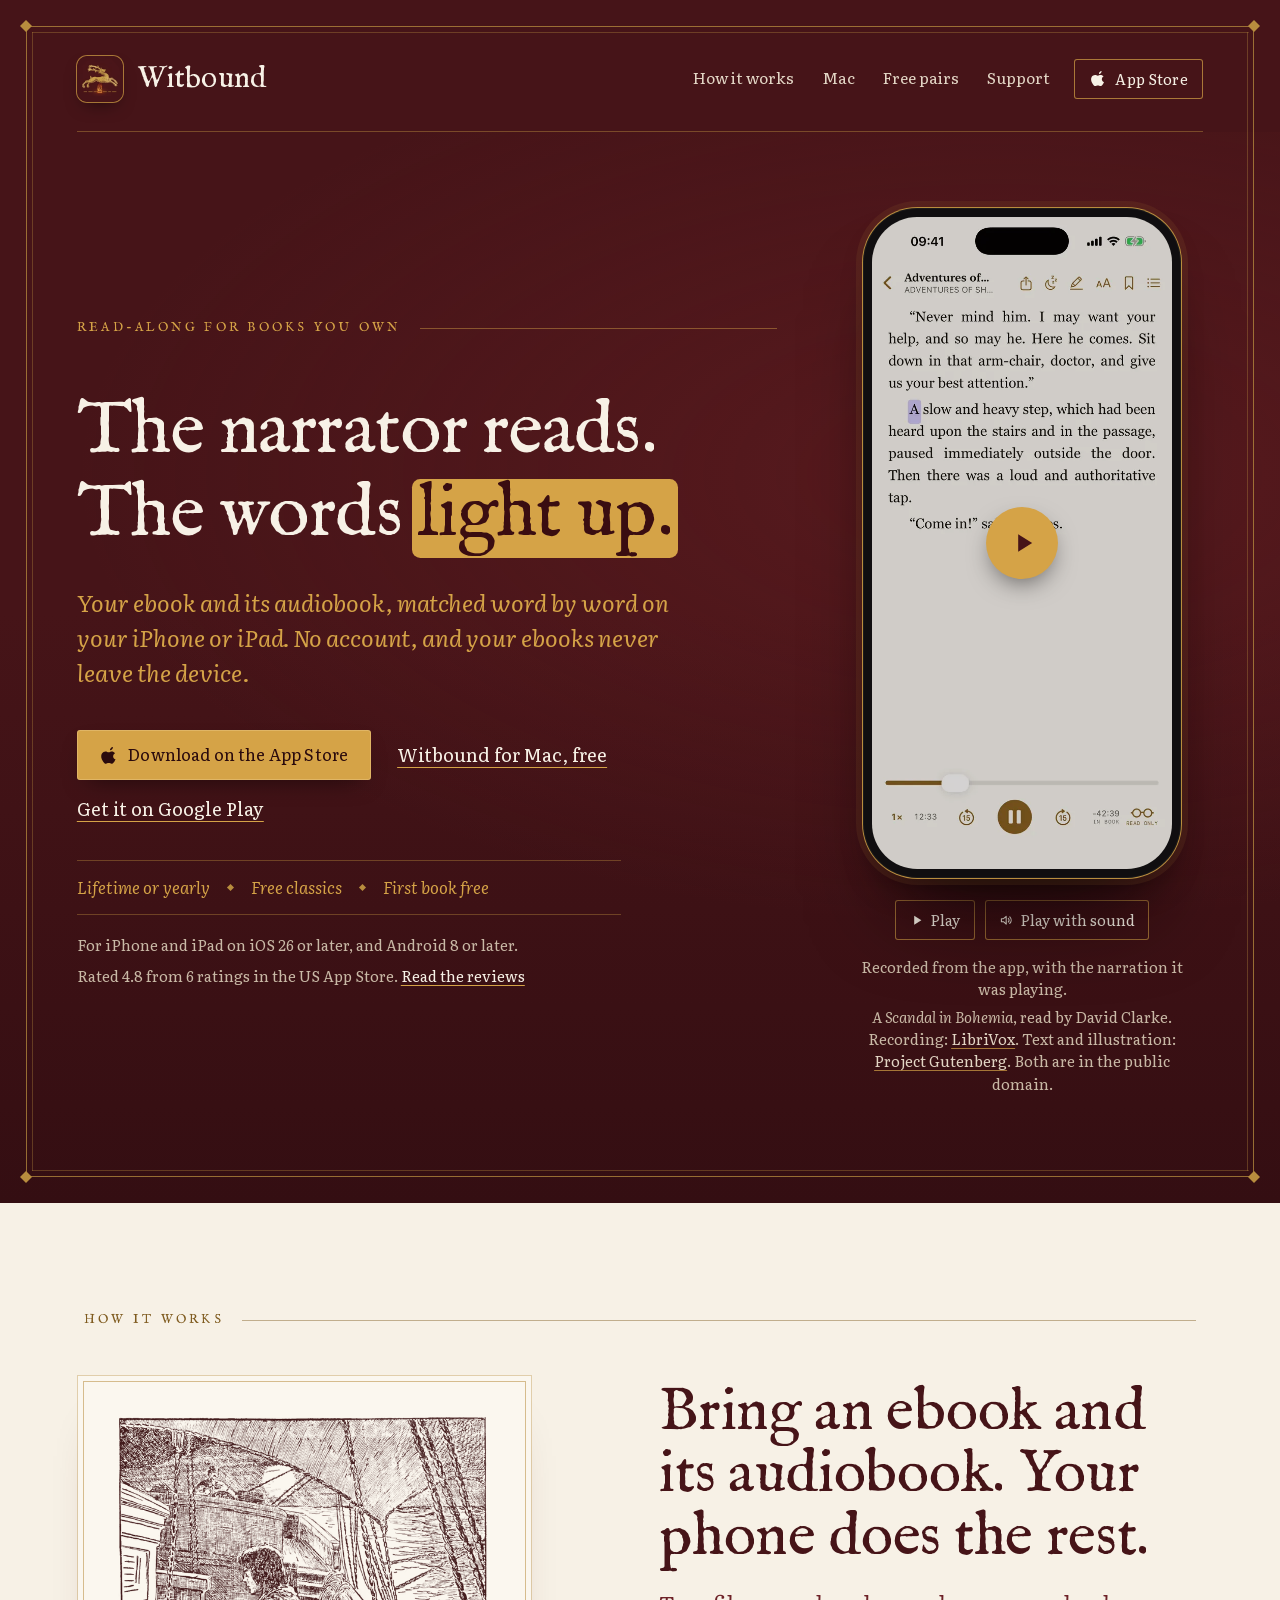
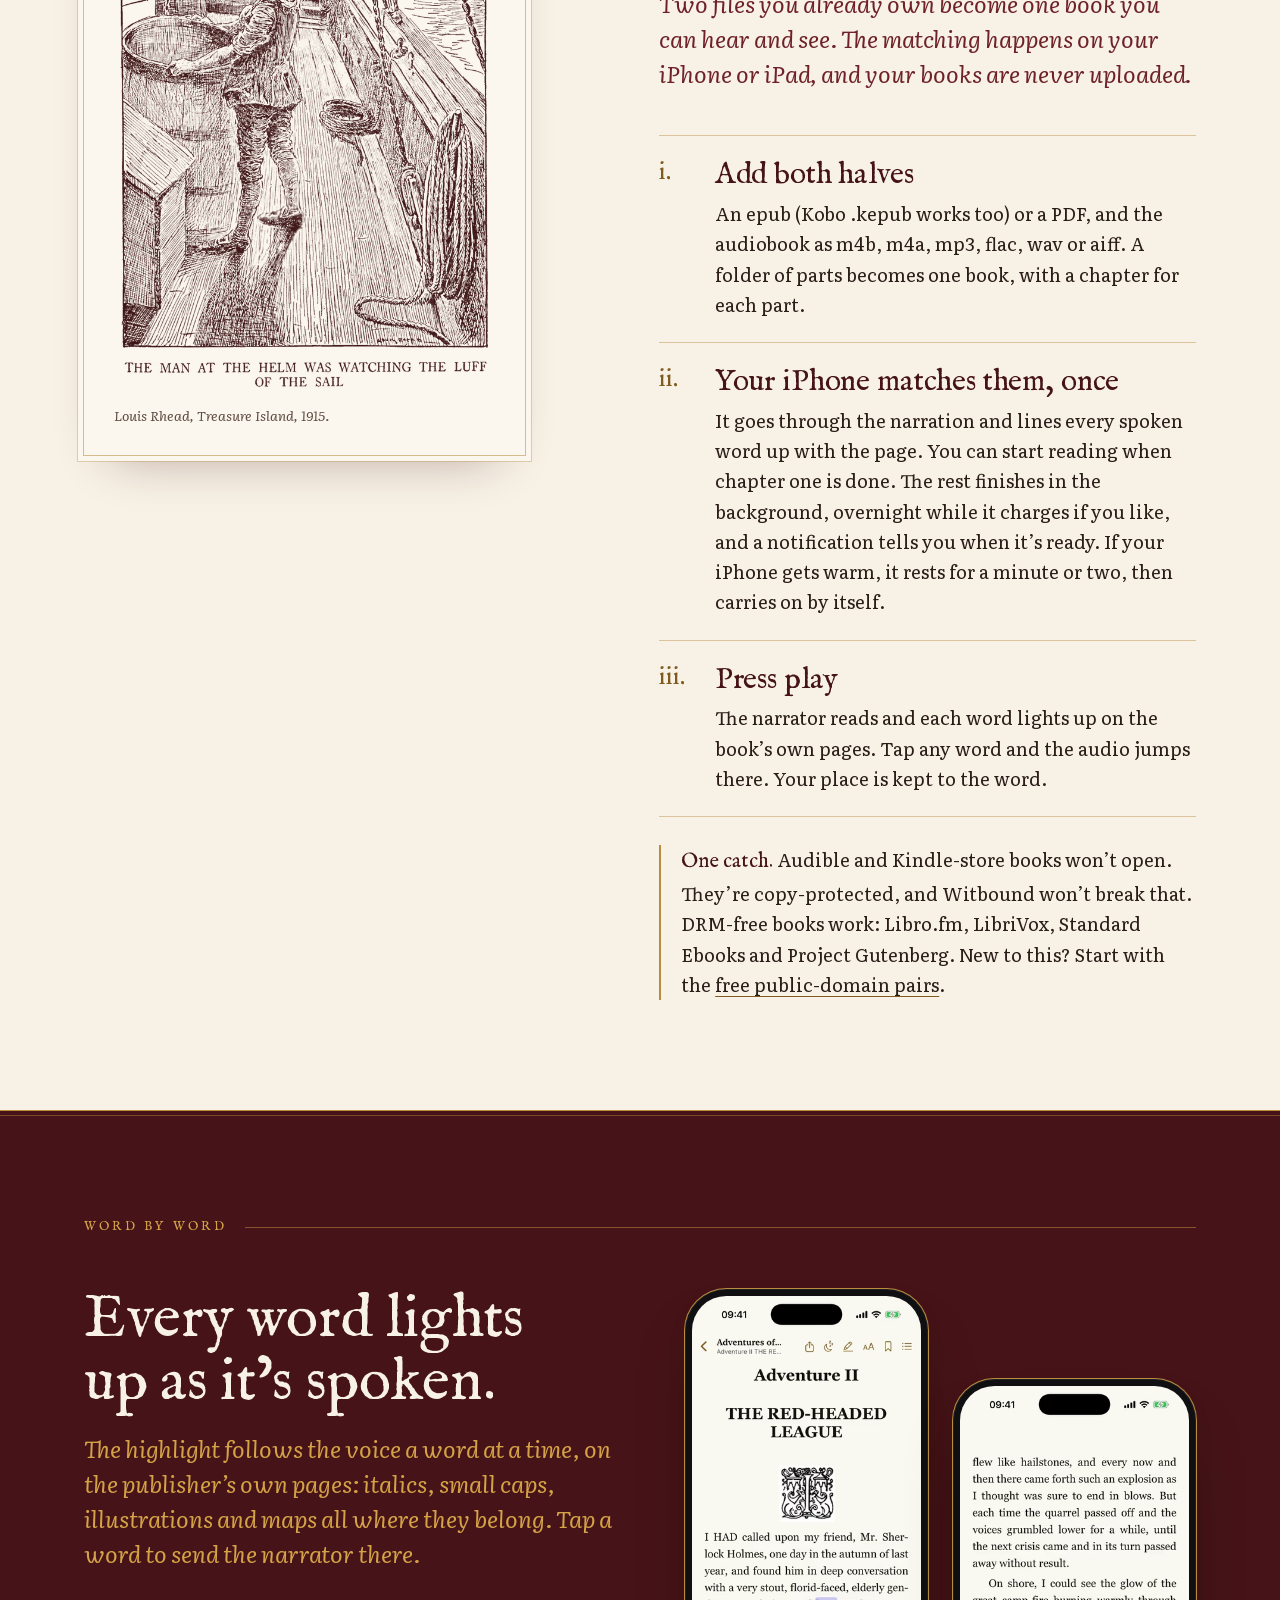
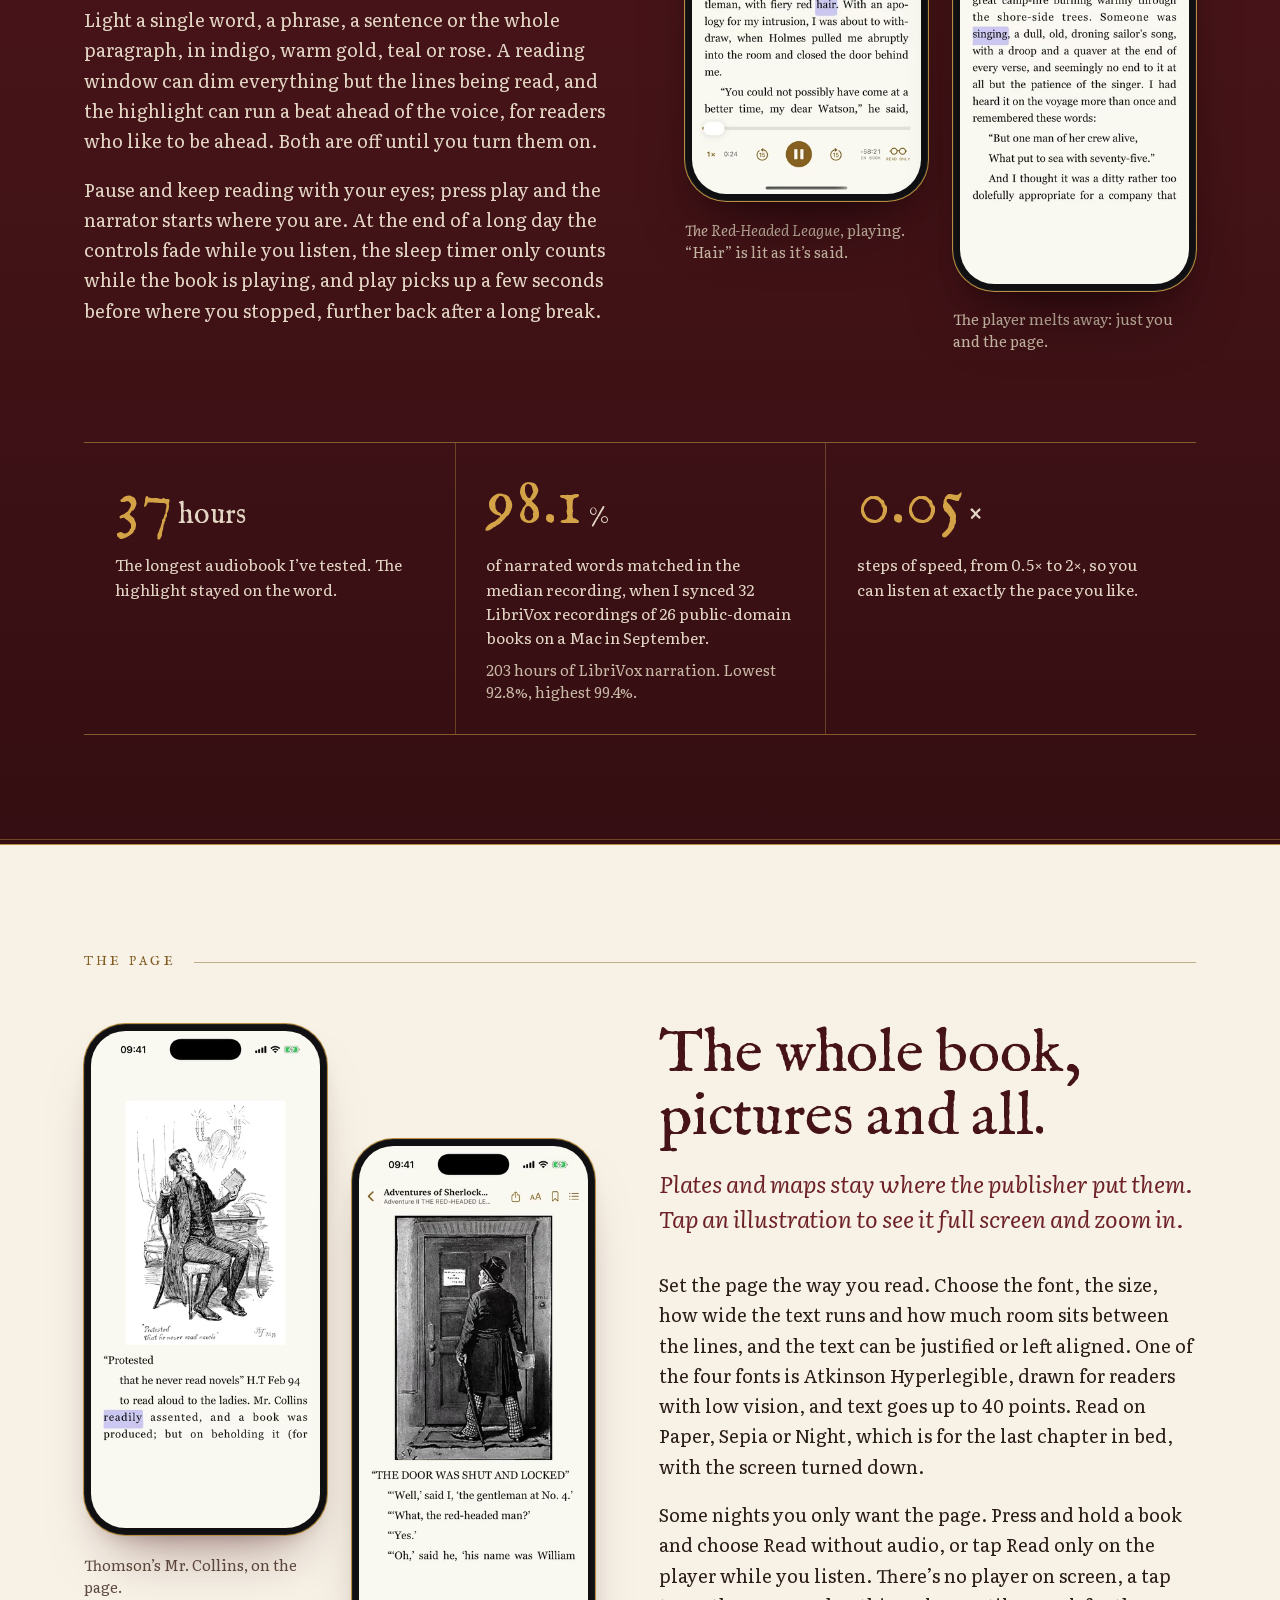
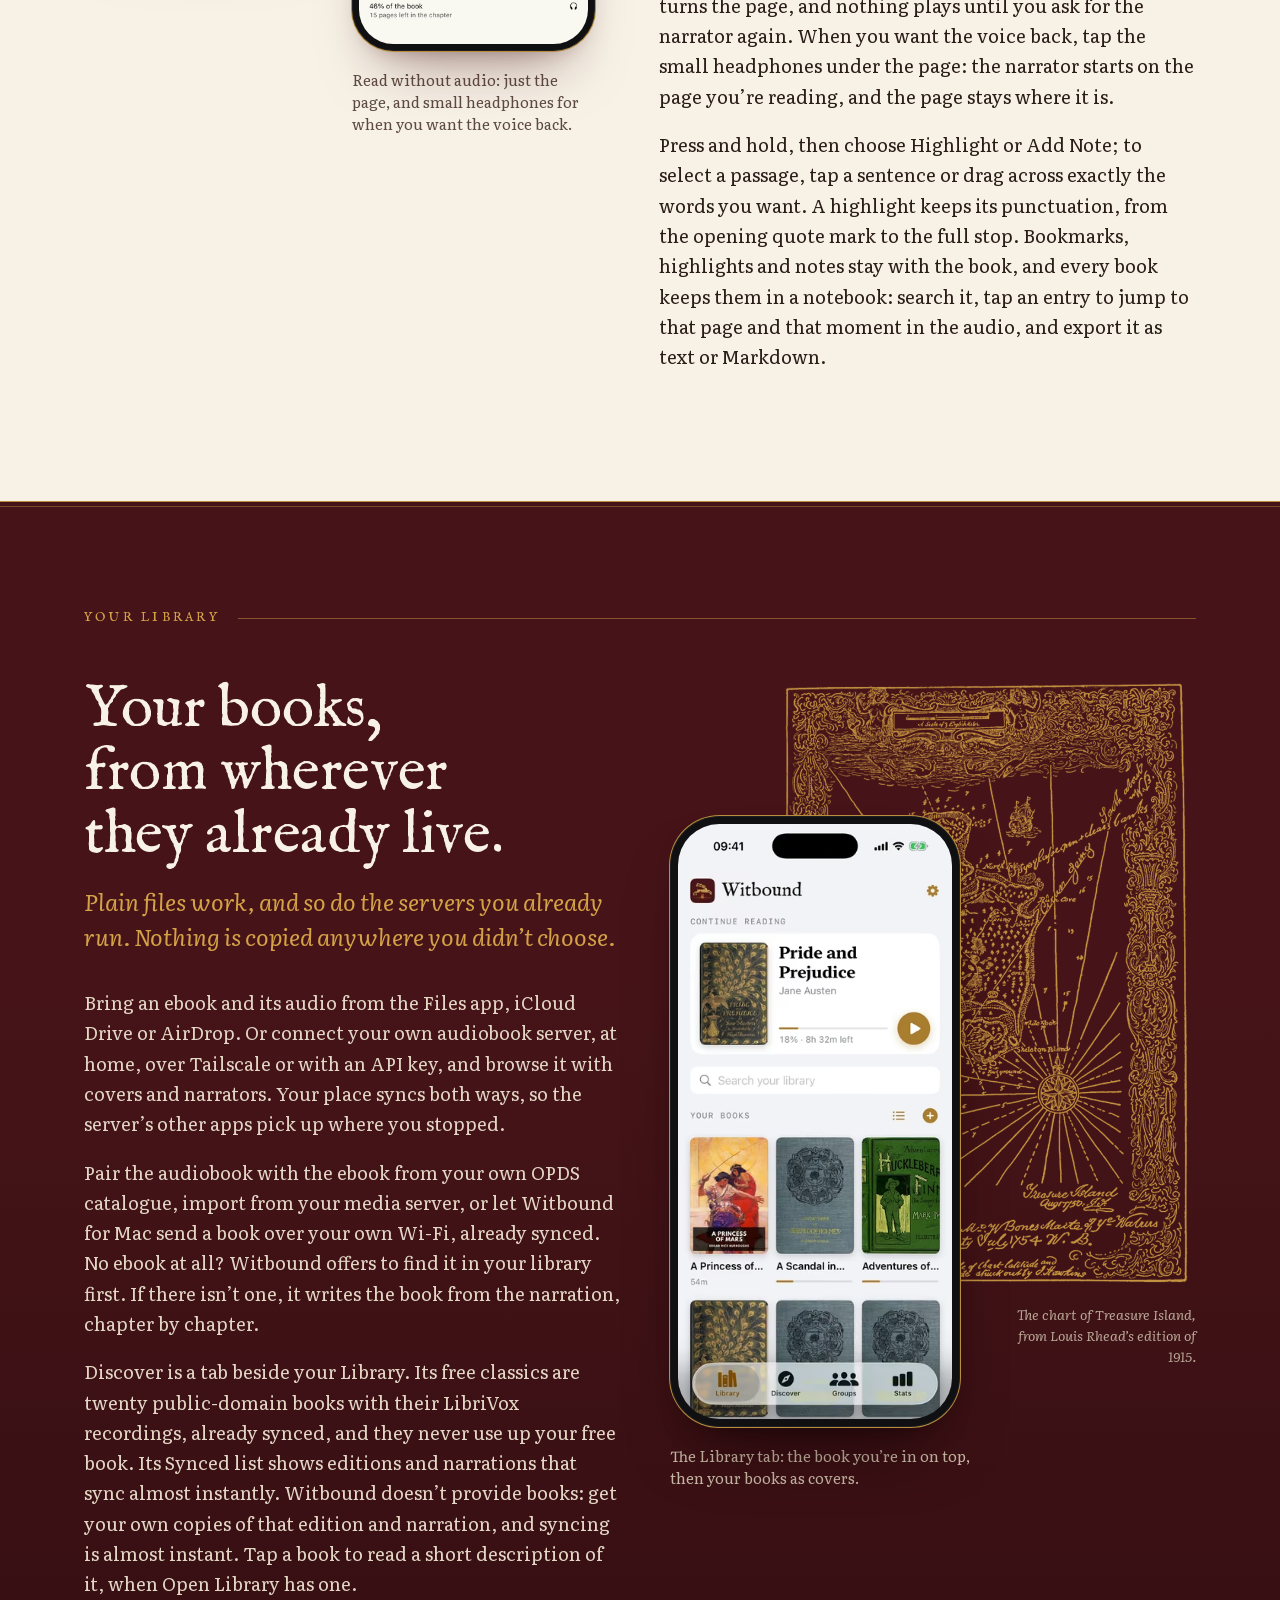
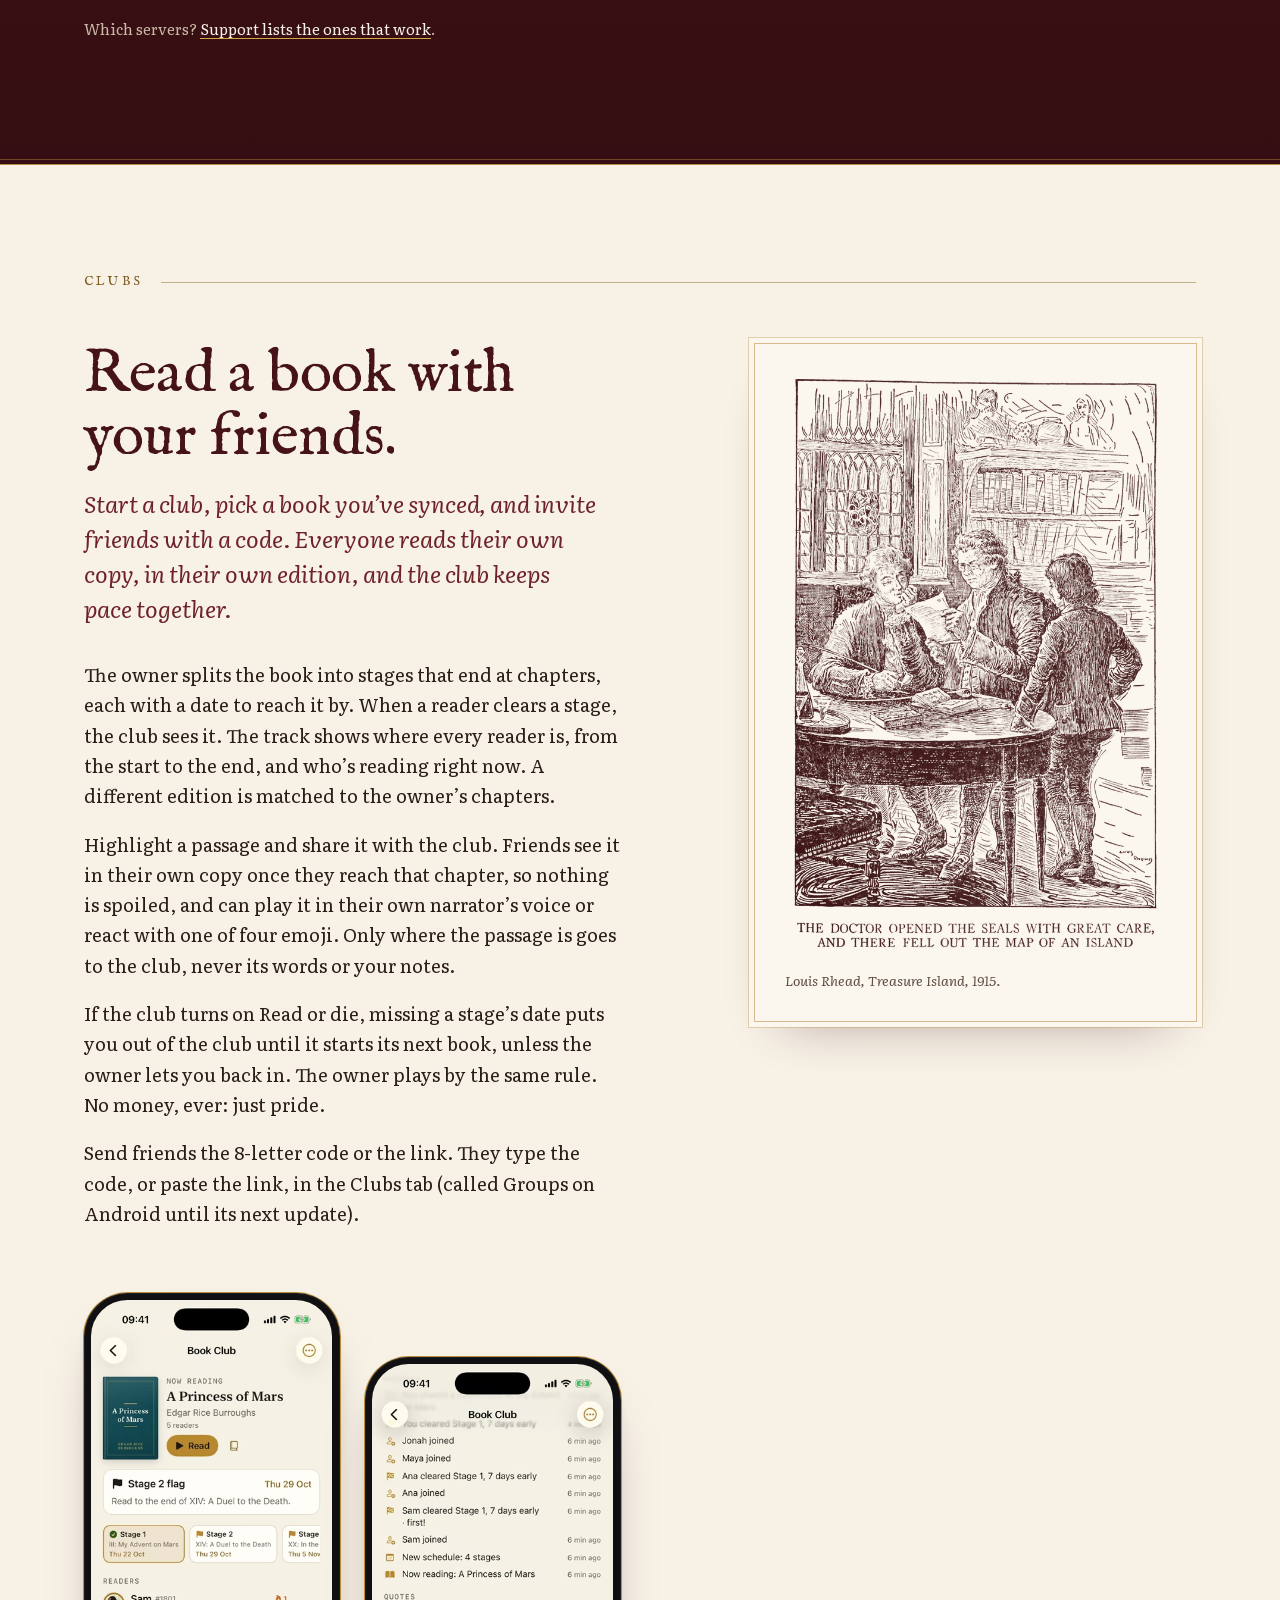
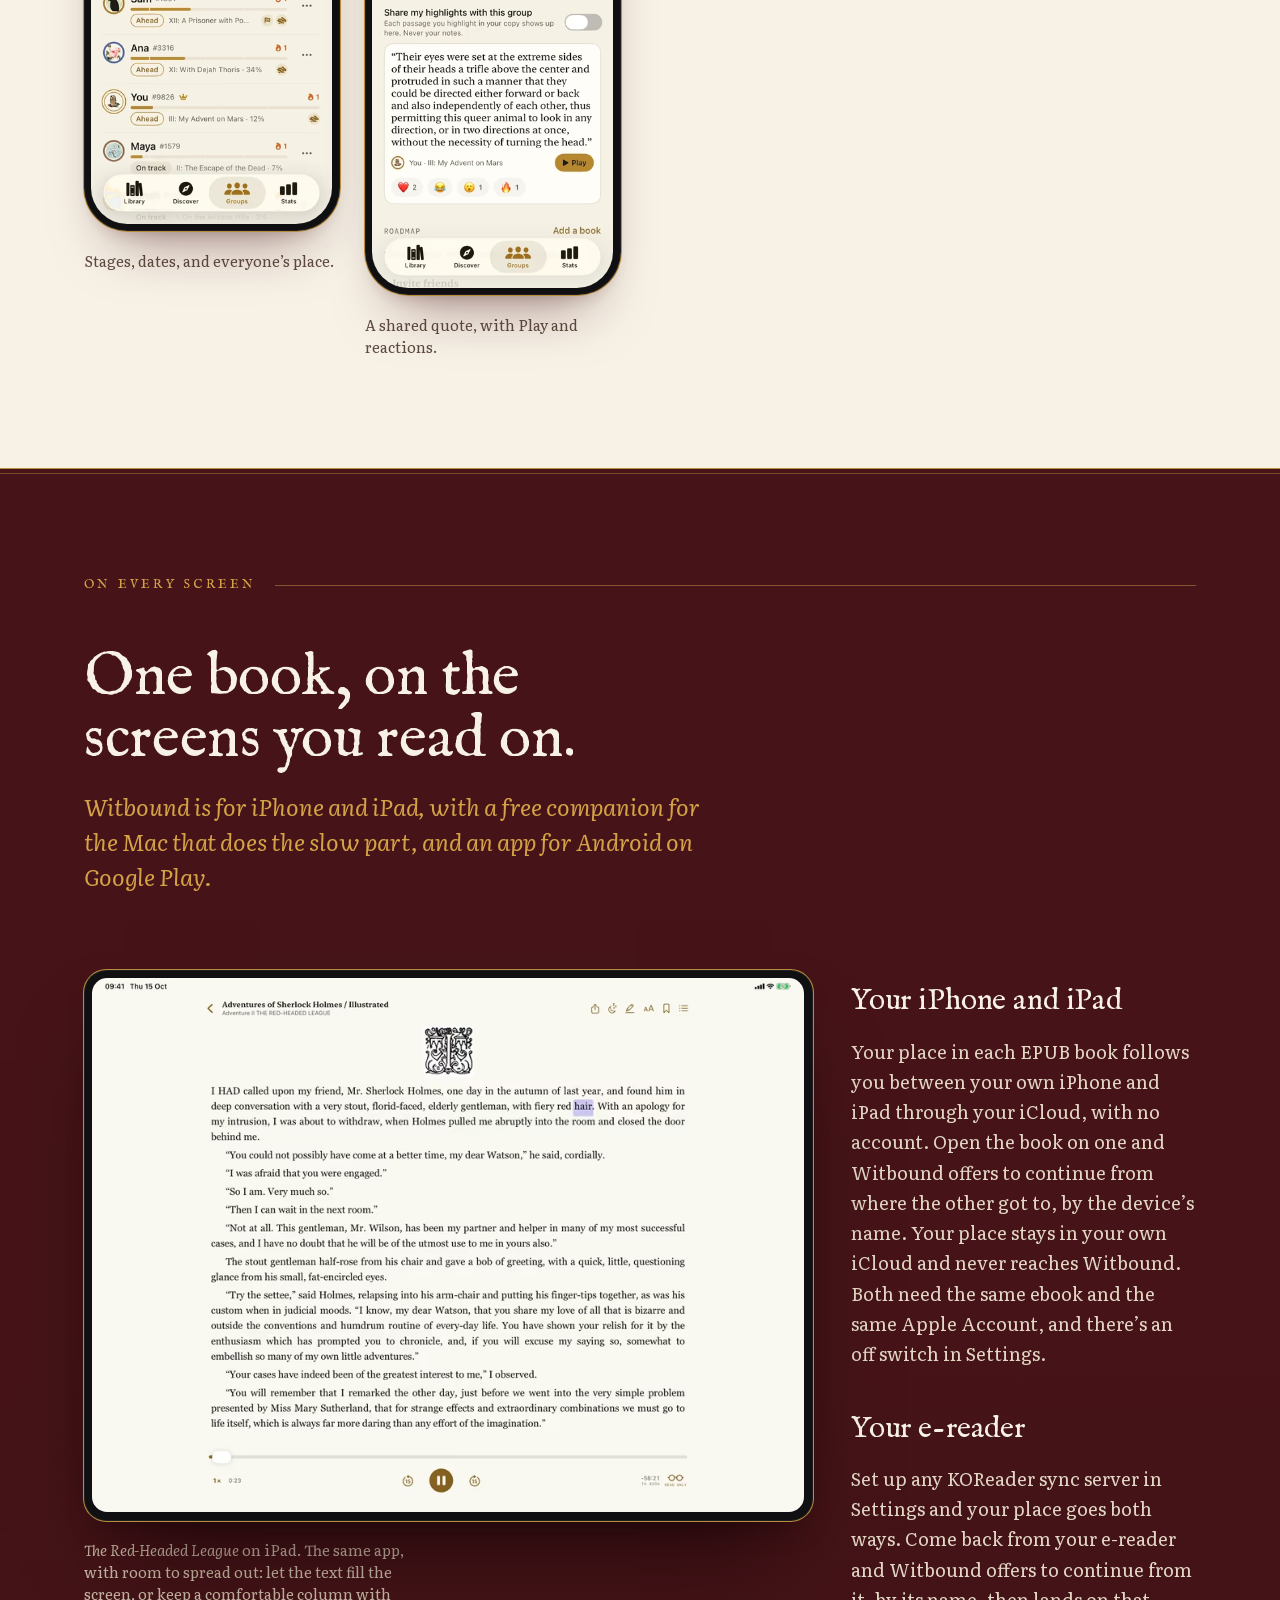
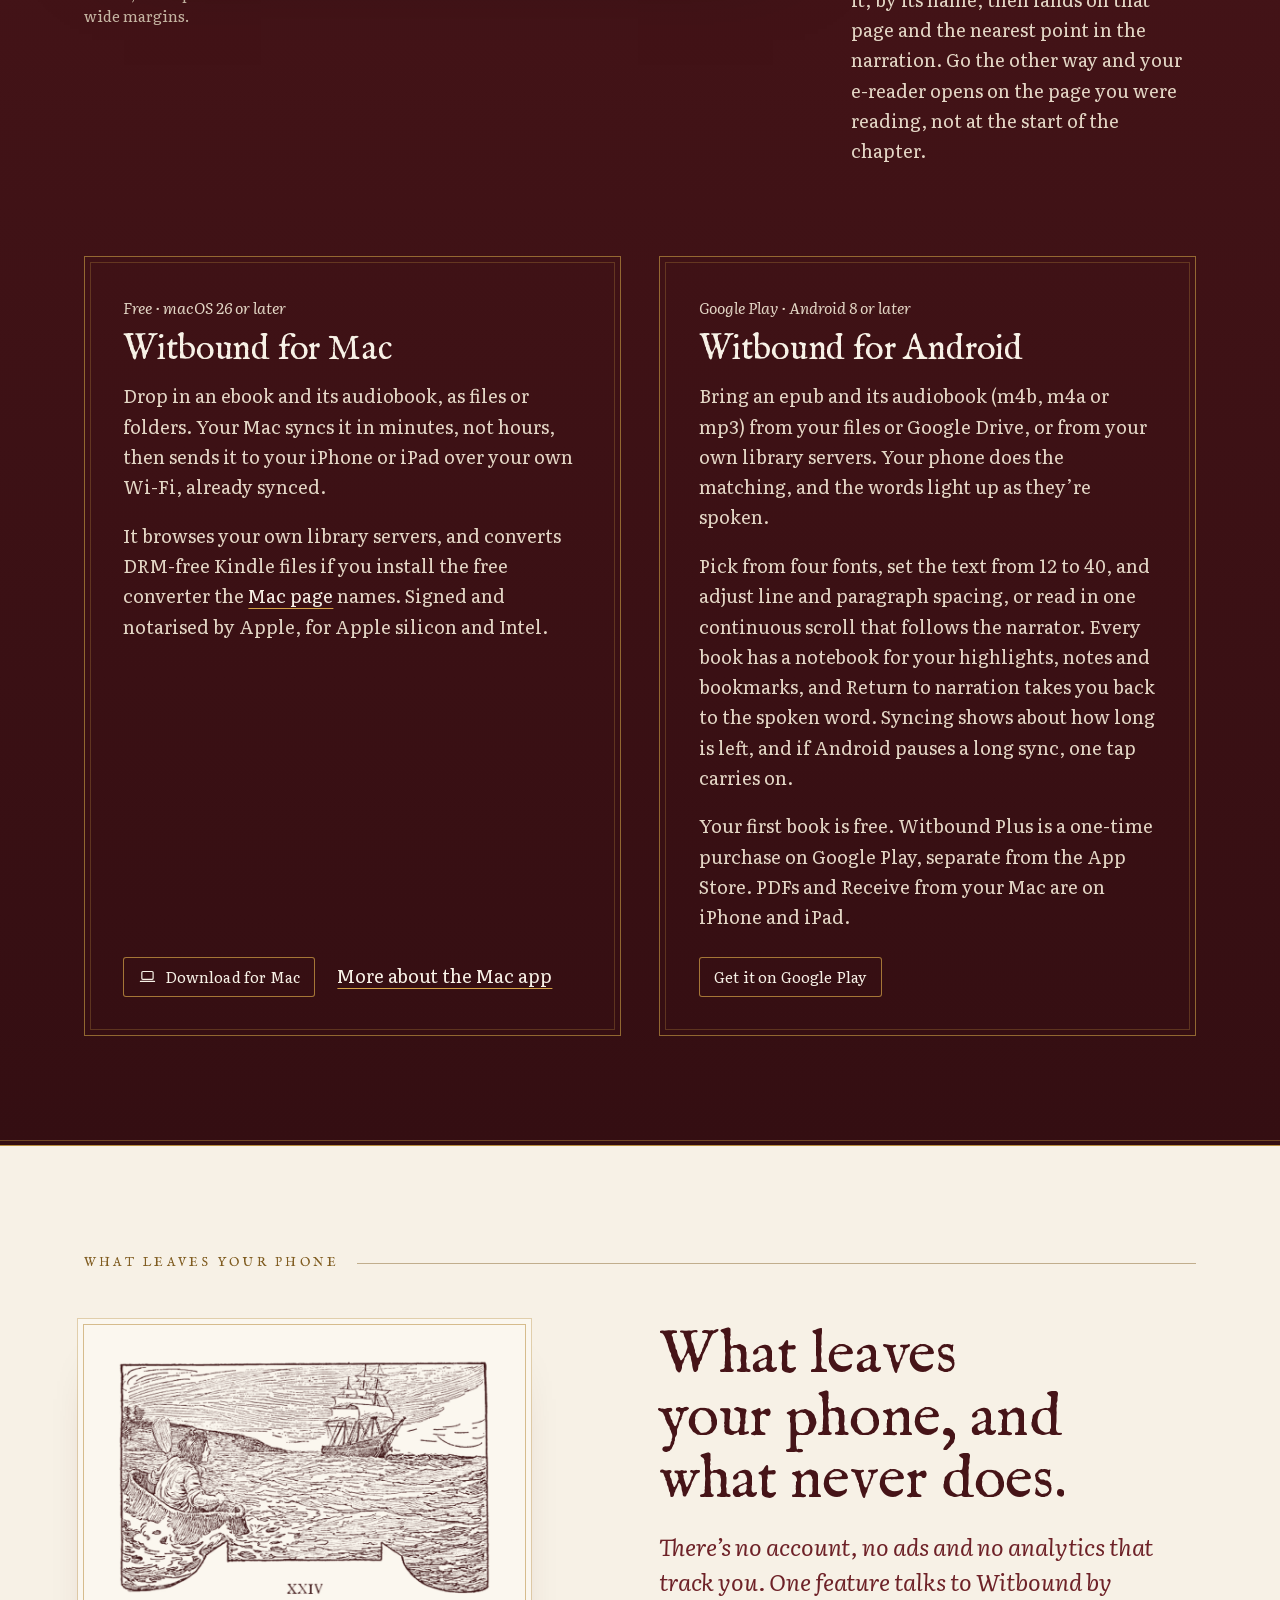
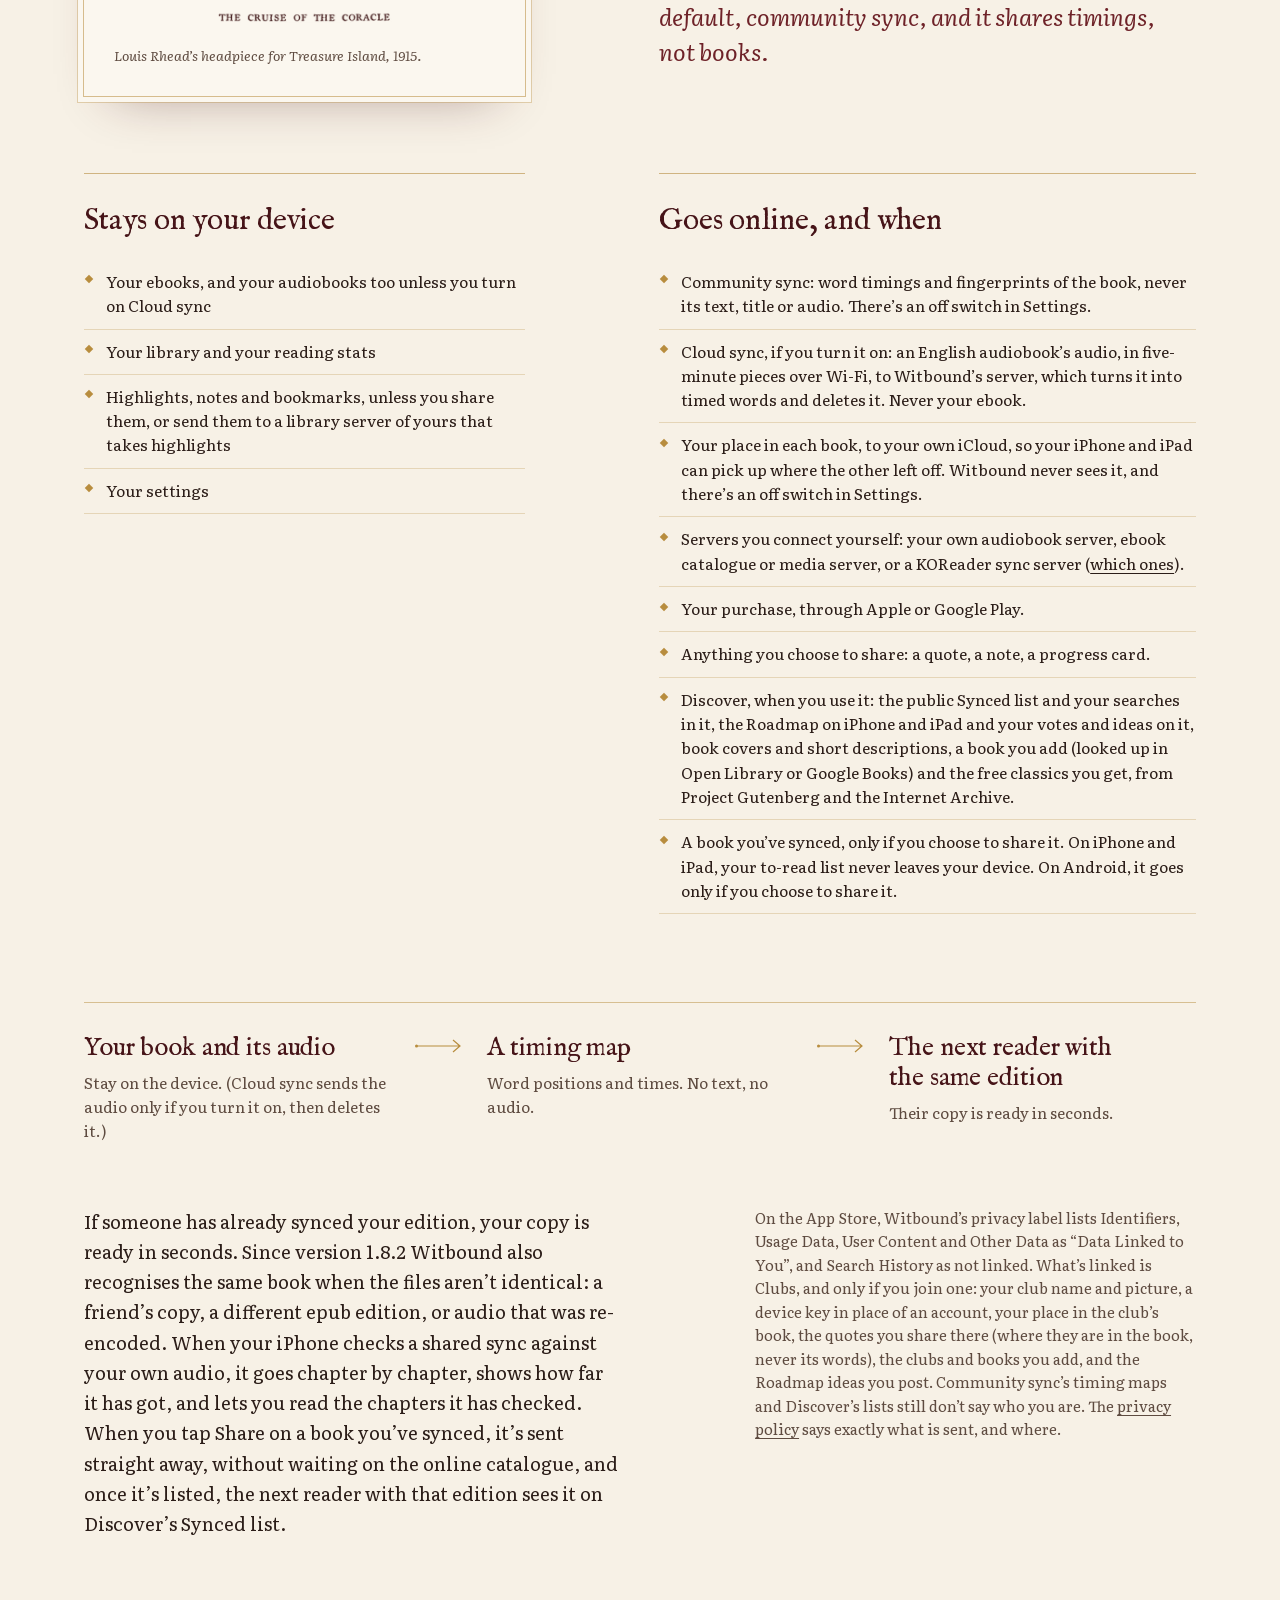
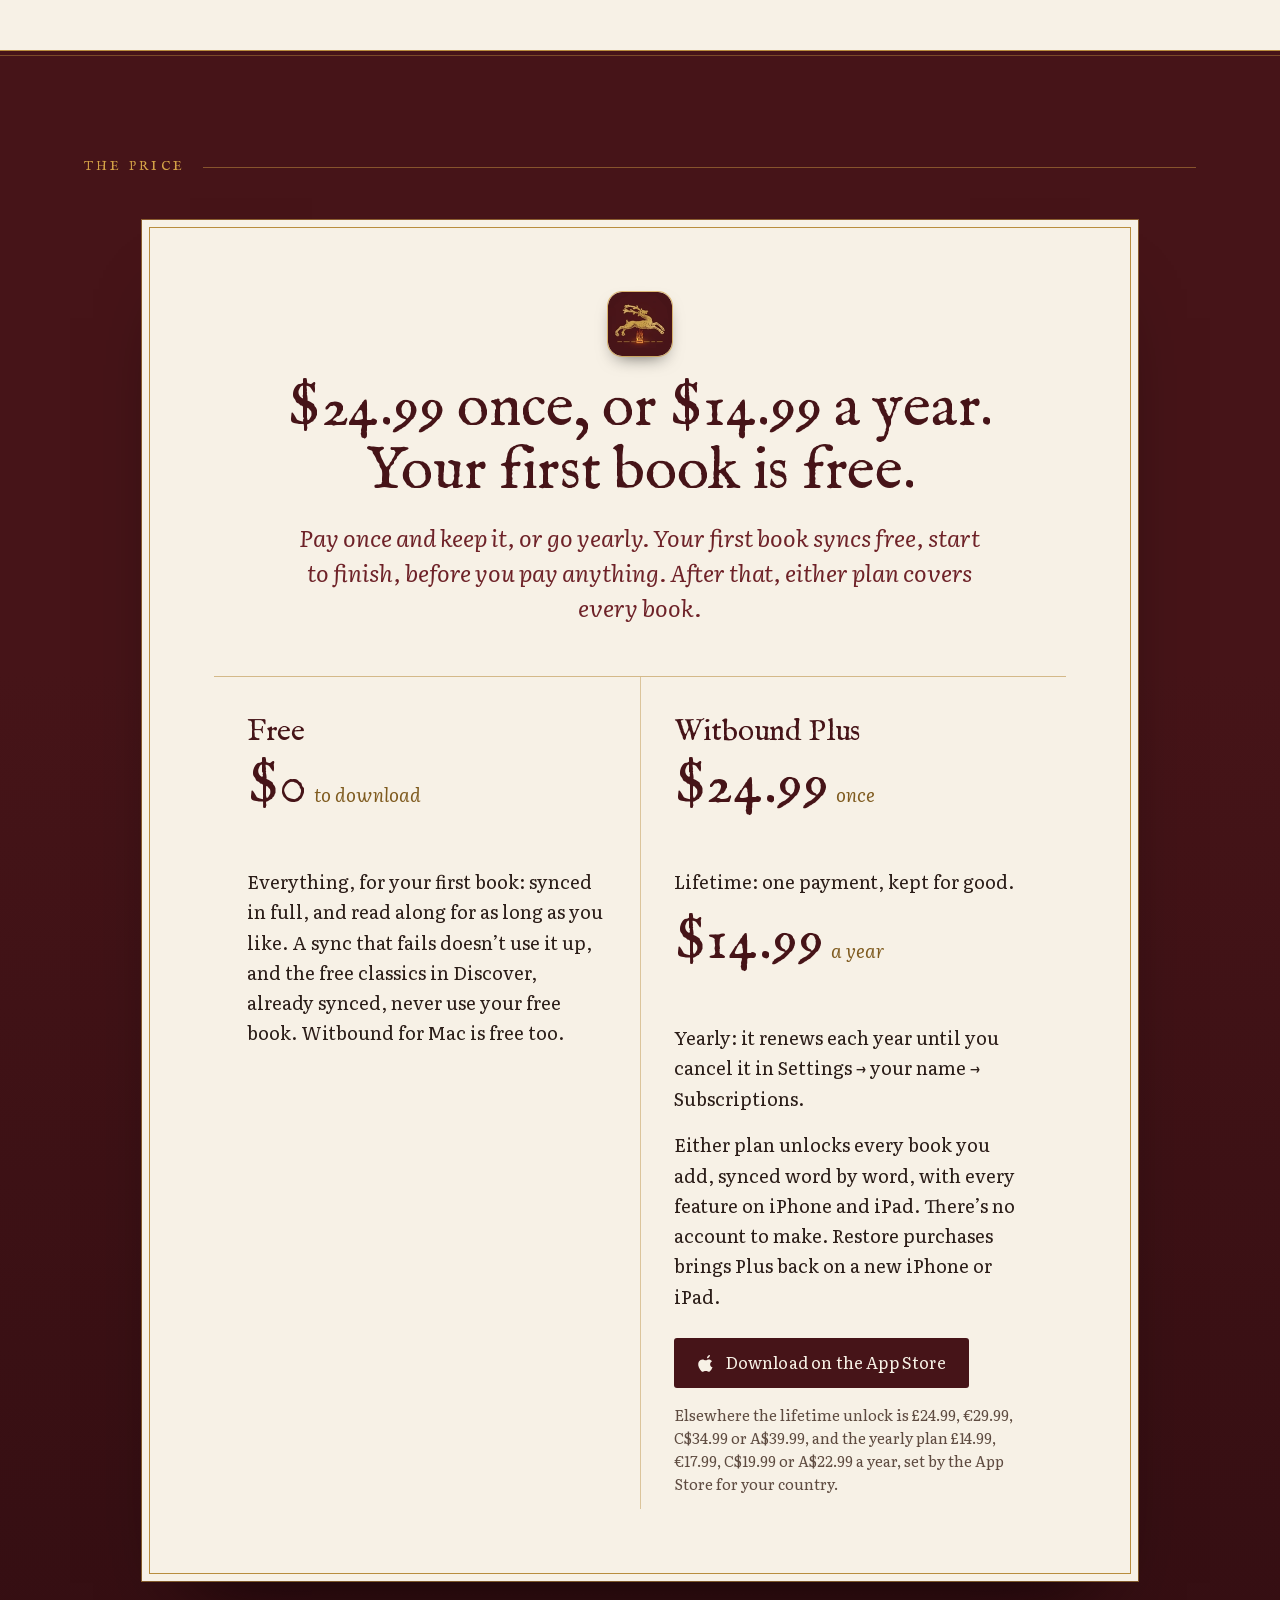
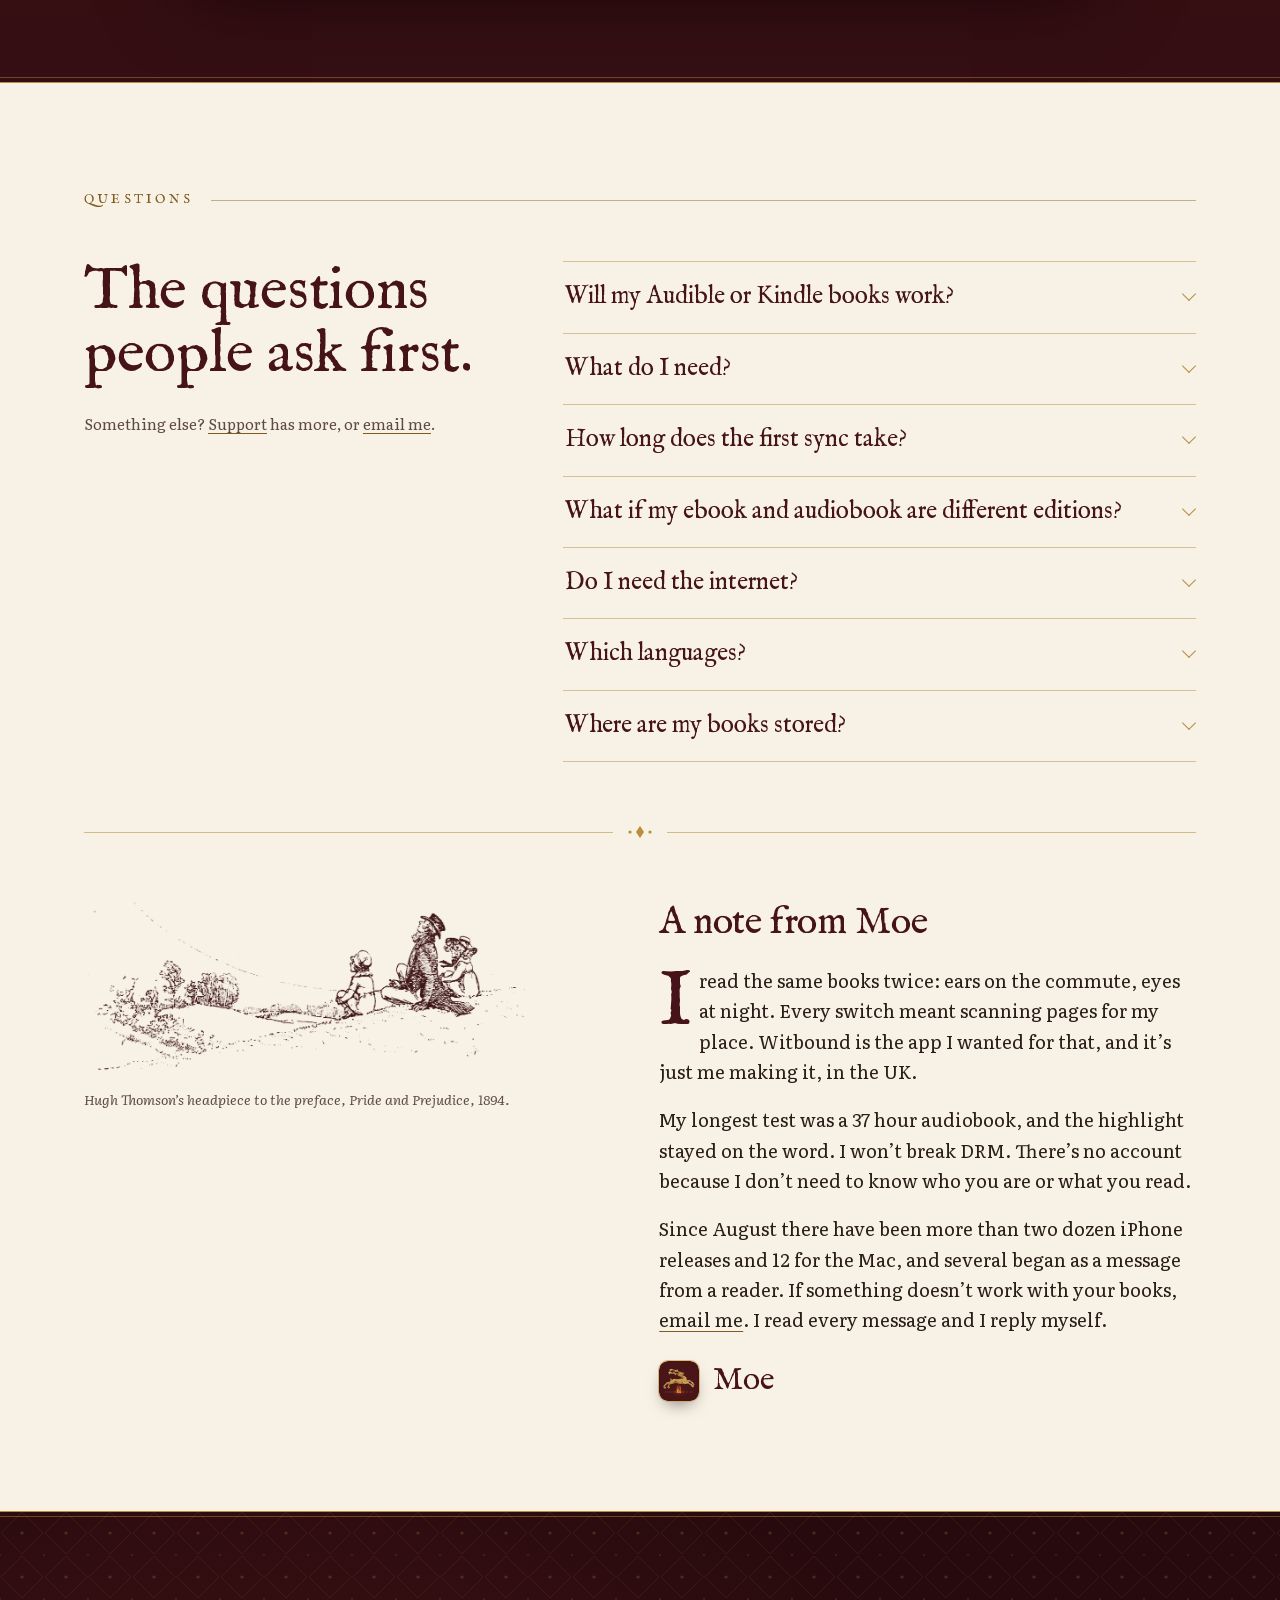
==== commit 590d1d8f: "iOS 1.9.1: Groups become Clubs, lifetime $24.99 or yearly $14.99, private To read on iPhone and iPad" ====
--- a/index.html
+++ b/index.html
@@ -36,13 +36,30 @@
     "@type": "Person",
     "name": "Moe"
   },
-  "offers": {
-    "@type": "Offer",
-    "category": "one-time purchase",
-    "price": "14.99",
-    "priceCurrency": "USD",
-    "availability": "https://schema.org/InStock"
-  }
+  "offers": [
+    {
+      "@type": "Offer",
+      "name": "Witbound Plus, lifetime",
+      "category": "one-time purchase",
+      "price": "24.99",
+      "priceCurrency": "USD",
+      "availability": "https://schema.org/InStock"
+    },
+    {
+      "@type": "Offer",
+      "name": "Witbound Plus, yearly",
+      "category": "subscription",
+      "price": "14.99",
+      "priceCurrency": "USD",
+      "priceSpecification": {
+        "@type": "UnitPriceSpecification",
+        "price": "14.99",
+        "priceCurrency": "USD",
+        "billingDuration": "P1Y"
+      },
+      "availability": "https://schema.org/InStock"
+    }
+  ]
 }
 </script>
 <script defer src="assets/js/site.js?v=redesign-a"></script>
@@ -62,7 +79,7 @@
         <a class="wb-btn wb-btn-main wb-btn-small" href="https://apps.apple.com/app/id6795587495"><svg viewBox="0 0 24 24" fill="currentColor" aria-hidden="true" focusable="false"><path d="M16.5 1.4c.1 1-.3 2-1 2.8-.7.8-1.8 1.4-2.8 1.3-.1-1 .3-2 1-2.7.7-.8 1.9-1.4 2.8-1.4zM19.9 17c-.5 1.2-.8 1.7-1.4 2.7-.9 1.4-2.2 3.1-3.7 3.1-1.4 0-1.7-.9-3.6-.9s-2.3.9-3.6.9c-1.6 0-2.8-1.6-3.7-3C1.2 16.4.9 12 2.5 9.7c1.1-1.6 2.9-2.6 4.5-2.6 1.7 0 2.7 1 4.1 1 1.3 0 2.1-1 4.1-1 1.4 0 2.9.8 4 2.1-3.5 1.9-3 6.9.6 7.8z"/></svg>App Store</a>
         <details class="wb-menu">
           <summary>Menu</summary>
-          <nav class="wb-menu-panel" aria-label="Site menu"><a href="#how">How it works</a><a href="#read-along">Word by word</a><a href="#groups">Groups</a><a href="#price">The price</a><a href="mac.html">Mac</a><a href="pairs.html">Free pairs</a><a href="support.html">Support</a><a class="wb-btn wb-btn-main" href="https://apps.apple.com/app/id6795587495"><svg viewBox="0 0 24 24" fill="currentColor" aria-hidden="true" focusable="false"><path d="M16.5 1.4c.1 1-.3 2-1 2.8-.7.8-1.8 1.4-2.8 1.3-.1-1 .3-2 1-2.7.7-.8 1.9-1.4 2.8-1.4zM19.9 17c-.5 1.2-.8 1.7-1.4 2.7-.9 1.4-2.2 3.1-3.7 3.1-1.4 0-1.7-.9-3.6-.9s-2.3.9-3.6.9c-1.6 0-2.8-1.6-3.7-3C1.2 16.4.9 12 2.5 9.7c1.1-1.6 2.9-2.6 4.5-2.6 1.7 0 2.7 1 4.1 1 1.3 0 2.1-1 4.1-1 1.4 0 2.9.8 4 2.1-3.5 1.9-3 6.9.6 7.8z"/></svg>Get it on the App Store</a></nav>
+          <nav class="wb-menu-panel" aria-label="Site menu"><a href="#how">How it works</a><a href="#read-along">Word by word</a><a href="#groups">Clubs</a><a href="#price">The price</a><a href="mac.html">Mac</a><a href="pairs.html">Free pairs</a><a href="support.html">Support</a><a class="wb-btn wb-btn-main" href="https://apps.apple.com/app/id6795587495"><svg viewBox="0 0 24 24" fill="currentColor" aria-hidden="true" focusable="false"><path d="M16.5 1.4c.1 1-.3 2-1 2.8-.7.8-1.8 1.4-2.8 1.3-.1-1 .3-2 1-2.7.7-.8 1.9-1.4 2.8-1.4zM19.9 17c-.5 1.2-.8 1.7-1.4 2.7-.9 1.4-2.2 3.1-3.7 3.1-1.4 0-1.7-.9-3.6-.9s-2.3.9-3.6.9c-1.6 0-2.8-1.6-3.7-3C1.2 16.4.9 12 2.5 9.7c1.1-1.6 2.9-2.6 4.5-2.6 1.7 0 2.7 1 4.1 1 1.3 0 2.1-1 4.1-1 1.4 0 2.9.8 4 2.1-3.5 1.9-3 6.9.6 7.8z"/></svg>Get it on the App Store</a></nav>
         </details>
       </div>
     </div>
@@ -79,7 +96,7 @@
           <a class="wb-textlink" href="mac.html">Witbound for Mac, free</a>
           <a class="wb-textlink" href="https://play.google.com/store/apps/details?id=app.witbound.android">Get it on Google Play</a>
         </div>
-        <ul class="wb-chips" aria-label="In short"><li>$14.99 once</li><li>Free classics</li><li>First book free</li></ul>
+        <ul class="wb-chips" aria-label="In short"><li>Lifetime or yearly</li><li>Free classics</li><li>First book free</li></ul>
         <p class="wb-fine">For iPhone and iPad on iOS 26 or later, and Android 8 or later.</p>
         <p class="wb-fine">Rated 4.8 from 6 ratings in the US App Store. <a href="#readers">Read the reviews</a></p>
       </div>
@@ -188,7 +205,7 @@
       </div>
       <div class="wb-stage">
         <figure class="wb-plate wb-map"><picture><source type="image/avif" srcset="assets/plates/rhead-1915-island-map-gilt.avif"><img src="assets/plates/rhead-1915-island-map-gilt.webp" width="760" height="1109" loading="lazy" decoding="async" alt="The map of Treasure Island inside an ornamental border, stamped in gold"></picture><figcaption>The chart of Treasure Island, from Louis Rhead&rsquo;s edition of 1915.</figcaption></figure>
-        <figure class="wb-device" id="home"><div class="wb-phone"><div class="wb-phone-body"><picture><source type="image/avif" srcset="assets/img/home-1810-360w.avif 360w, assets/img/home-1810-720w.avif 720w" sizes="(min-width: 900px) 290px, 46vw"><img src="assets/img/home-1810-360w.webp" srcset="assets/img/home-1810-360w.webp 360w, assets/img/home-1810-720w.webp 720w" sizes="(min-width: 900px) 290px, 46vw" width="360" height="783" alt="The Witbound Library on iPhone: the Oxblood Leap tile and the name Witbound, Continue reading with Pride and Prejudice at 18 percent and 8 hours 32 minutes left, a search field, a grid of book covers and the tab bar with Library, Discover, Groups and Stats" loading="lazy" decoding="async"></picture></div></div><figcaption>The Library tab: the book you&rsquo;re in on top, then your books as covers. Library, Discover, Groups and Stats sit in the tab bar.</figcaption></figure>
+        <figure class="wb-device" id="home"><div class="wb-phone"><div class="wb-phone-body"><picture><source type="image/avif" srcset="assets/img/home-1810-360w.avif 360w, assets/img/home-1810-720w.avif 720w" sizes="(min-width: 900px) 290px, 46vw"><img src="assets/img/home-1810-360w.webp" srcset="assets/img/home-1810-360w.webp 360w, assets/img/home-1810-720w.webp 720w" sizes="(min-width: 900px) 290px, 46vw" width="360" height="783" alt="The Witbound Library on iPhone: the Oxblood Leap tile and the name Witbound, Continue reading with Pride and Prejudice at 18 percent and 8 hours 32 minutes left, a search field, a grid of book covers and the tab bar" loading="lazy" decoding="async"></picture></div></div><figcaption>The Library tab: the book you&rsquo;re in on top, then your books as covers.</figcaption></figure>
       </div>
     </div>
   </div>
@@ -196,21 +213,21 @@
 
 <section class="wb-sig wb-sig-cream wb-grp" id="groups" aria-labelledby="wb-grp-title">
   <div class="wb-wrap">
-    <p class="wb-rh">Groups</p>
+    <p class="wb-rh">Clubs</p>
     <div class="wb-split">
       <figure class="wb-plate wb-plate-mounted wb-grp-plate"><picture><source type="image/avif" srcset="assets/plates/rhead-1915-seals-ink.avif"><img src="assets/plates/rhead-1915-seals-ink.webp" width="640" height="978" loading="lazy" decoding="async" alt="Louis Rhead&#x27;s engraving of the doctor, the squire and young Jim Hawkins gathered at a round table in a library, opening the captain&#x27;s papers, over the printed caption: The doctor opened the seals with great care, and there fell out the map of an island"></picture><figcaption>Louis Rhead, <cite>Treasure Island</cite>, 1915.</figcaption></figure>
       <div class="wb-text">
         <h2 class="wb-h2" id="wb-grp-title">Read a book with your friends.</h2>
-        <p class="wb-lede">Start a group, pick a book you&rsquo;ve synced, and invite friends with a code. Everyone reads their own copy, in their own edition, and the group keeps pace together.</p>
+        <p class="wb-lede">Start a club, pick a book you&rsquo;ve synced, and invite friends with a code. Everyone reads their own copy, in their own edition, and the club keeps pace together.</p>
         <div class="wb-prose wb-gap">
-          <p>The owner splits the book into stages that end at chapters, each with a date to reach it by. When a reader clears a stage, the group sees it. The track shows where every reader is, from the start to the end, and who&rsquo;s reading right now. A different edition is matched to the owner&rsquo;s chapters.</p>
-          <p>Highlight a passage and share it with the group. Friends see it in their own copy once they reach that chapter, so nothing is spoiled, and can play it in their own narrator&rsquo;s voice or react with one of four emoji. Only where the passage is goes to the group, never its words or your notes.</p>
-          <p>If the group turns on Read or die, missing a stage&rsquo;s date puts you out of the group until it starts its next book, unless the owner lets you back in. The owner plays by the same rule. No money, ever: just pride.</p>
-          <p>Send friends the 8-letter code or the link. They type the code, or paste the link, in the Groups tab.</p>
+          <p>The owner splits the book into stages that end at chapters, each with a date to reach it by. When a reader clears a stage, the club sees it. The track shows where every reader is, from the start to the end, and who&rsquo;s reading right now. A different edition is matched to the owner&rsquo;s chapters.</p>
+          <p>Highlight a passage and share it with the club. Friends see it in their own copy once they reach that chapter, so nothing is spoiled, and can play it in their own narrator&rsquo;s voice or react with one of four emoji. Only where the passage is goes to the club, never its words or your notes.</p>
+          <p>If the club turns on Read or die, missing a stage&rsquo;s date puts you out of the club until it starts its next book, unless the owner lets you back in. The owner plays by the same rule. No money, ever: just pride.</p>
+          <p>Send friends the 8-letter code or the link. They type the code, or paste the link, in the Clubs tab (called Groups on Android until its next update).</p>
         </div>
         <div class="wb-duo">
           <figure class="wb-device"><div class="wb-phone"><div class="wb-phone-body"><picture><source type="image/avif" srcset="assets/img/group-1810-360w.avif 360w, assets/img/group-1810-720w.avif 720w" sizes="(min-width: 900px) 290px, 46vw"><img src="assets/img/group-1810-360w.webp" srcset="assets/img/group-1810-360w.webp 360w, assets/img/group-1810-720w.webp 720w" sizes="(min-width: 900px) 290px, 46vw" width="360" height="783" alt="A book club reading A Princess of Mars: Now reading with a Read button, the Stage 2 flag dated Thursday 29 October, the stage strip, and the readers Sam, Ana, You and Maya, each with their chapter and how far they are" loading="lazy" decoding="async"></picture></div></div><figcaption>Stages, dates, and everyone&rsquo;s place.</figcaption></figure>
-          <figure class="wb-device"><div class="wb-phone"><div class="wb-phone-body"><picture><source type="image/avif" srcset="assets/img/quote-1810-360w.avif 360w, assets/img/quote-1810-720w.avif 720w" sizes="(min-width: 900px) 290px, 46vw"><img src="assets/img/quote-1810-360w.webp" srcset="assets/img/quote-1810-360w.webp 360w, assets/img/quote-1810-720w.webp 720w" sizes="(min-width: 900px) 290px, 46vw" width="360" height="783" alt="A quote shared in the book club from A Princess of Mars, with a Play button and friends&#x27; reactions, under the group&#x27;s list of recent moments" loading="lazy" decoding="async"></picture></div></div><figcaption>A shared quote, with Play and reactions.</figcaption></figure>
+          <figure class="wb-device"><div class="wb-phone"><div class="wb-phone-body"><picture><source type="image/avif" srcset="assets/img/quote-1810-360w.avif 360w, assets/img/quote-1810-720w.avif 720w" sizes="(min-width: 900px) 290px, 46vw"><img src="assets/img/quote-1810-360w.webp" srcset="assets/img/quote-1810-360w.webp 360w, assets/img/quote-1810-720w.webp 720w" sizes="(min-width: 900px) 290px, 46vw" width="360" height="783" alt="A quote shared in the book club from A Princess of Mars, with a Play button and friends&#x27; reactions, under the club&#x27;s list of recent moments" loading="lazy" decoding="async"></picture></div></div><figcaption>A shared quote, with Play and reactions.</figcaption></figure>
         </div>
       </div>
     </div>
@@ -287,8 +304,8 @@
             <li>Servers you connect yourself: your own audiobook server, ebook catalogue or media server, or a KOReader sync server (<a href="support.html#servers">which ones</a>).</li>
             <li>Your purchase, through Apple or Google Play.</li>
             <li>Anything you choose to share: a quote, a note, a progress card.</li>
-            <li>Discover, when you use it: the public Wanted and Synced lists and your searches in them, book covers and short descriptions, a book you add (looked up in Open Library or Google Books) and the free classics you get, from Project Gutenberg and the Internet Archive.</li>
-            <li>Your to-read list, and a book you&rsquo;ve synced, only if you choose to share them.</li>
+            <li>Discover, when you use it: the public Synced list and your searches in it, the Roadmap on iPhone and iPad and your votes and ideas on it, book covers and short descriptions, a book you add (looked up in Open Library or Google Books) and the free classics you get, from Project Gutenberg and the Internet Archive.</li>
+            <li>A book you&rsquo;ve synced, only if you choose to share it. On iPhone and iPad, your to-read list never leaves your device. On Android, it goes only if you choose to share it.</li>
         </ul>
       </section>
     </div>
@@ -301,7 +318,7 @@
     </ol>
     <div class="wb-prv-after">
       <p>If someone has already synced your edition, your copy is ready in seconds. Since version 1.8.2 Witbound also recognises the same book when the files aren&rsquo;t identical: a friend&rsquo;s copy, a different epub edition, or audio that was re-encoded. When your iPhone checks a shared sync against your own audio, it goes chapter by chapter, shows how far it has got, and lets you read the chapters it has checked. When you tap Share on a book you&rsquo;ve synced, it&rsquo;s sent straight away, without waiting on the online catalogue, and once it&rsquo;s listed, the next reader with that edition sees it on Discover&rsquo;s Synced list.</p>
-      <p>On the App Store, Witbound&rsquo;s privacy label lists Identifiers, Usage Data, User Content and Other Data as <q>Data Linked to You</q>, and Search History as not linked. What&rsquo;s linked is Groups, and only if you join one: your group name and picture, a device key in place of an account, your place in the group&rsquo;s book, the quotes you share there (where they are in the book, never its words), and the groups and books you add. Community sync&rsquo;s timing maps and Discover&rsquo;s lists still don&rsquo;t say who you are. The <a href="privacy.html">privacy policy</a> says exactly what is sent, and where.</p>
+      <p>On the App Store, Witbound&rsquo;s privacy label lists Identifiers, Usage Data, User Content and Other Data as <q>Data Linked to You</q>, and Search History as not linked. What&rsquo;s linked is Clubs, and only if you join one: your club name and picture, a device key in place of an account, your place in the club&rsquo;s book, the quotes you share there (where they are in the book, never its words), the clubs and books you add, and the Roadmap ideas you post. Community sync&rsquo;s timing maps and Discover&rsquo;s lists still don&rsquo;t say who you are. The <a href="privacy.html">privacy policy</a> says exactly what is sent, and where.</p>
     </div>
   </div>
 </section>
@@ -311,8 +328,8 @@
     <p class="wb-rh">The price</p>
     <div class="wb-sheet">
       <picture class="wb-tile"><source type="image/avif" srcset="assets/icon/icon-rounded-128.avif?v=1811"><img src="assets/icon/icon-rounded-128.webp?v=1811" width="64" height="64" alt="" loading="lazy" decoding="async"></picture>
-      <h2 class="wb-h2" id="wb-price-title"><span class="wb-ln">$14.99, once.</span> Your first book is free.</h2>
-      <p class="wb-lede">No subscription, and nothing that renews. Your first book syncs free, start to finish, before you pay anything. After that, one payment covers every book.</p>
+      <h2 class="wb-h2" id="wb-price-title"><span class="wb-ln">$24.99 once, or $14.99 a year.</span> Your first book is free.</h2>
+      <p class="wb-lede">Pay once and keep it, or go yearly. Your first book syncs free, start to finish, before you pay anything. After that, either plan covers every book.</p>
       <div class="wb-tiers">
         <section aria-labelledby="wb-plan-free">
           <h3 id="wb-plan-free">Free</h3>
@@ -321,10 +338,13 @@
         </section>
         <section aria-labelledby="wb-plan-plus">
           <h3 id="wb-plan-plus">Witbound Plus</h3>
-          <p class="wb-amount">$14.99<small>once</small></p>
-          <p>One payment, kept for good: every book you add, synced word by word, with every feature on iPhone and iPad. Nothing renews, and there&rsquo;s no account to make. Restore purchases brings it back on a new iPhone or iPad.</p>
+          <p class="wb-amount">$24.99<small>once</small></p>
+          <p>Lifetime: one payment, kept for good.</p>
+          <p class="wb-amount">$14.99<small>a year</small></p>
+          <p>Yearly: it renews each year until you cancel it in Settings &rarr; your name &rarr; Subscriptions.</p>
+          <p>Either plan unlocks every book you add, synced word by word, with every feature on iPhone and iPad. There&rsquo;s no account to make. Restore purchases brings Plus back on a new iPhone or iPad.</p>
           <a class="wb-btn wb-btn-main" href="https://apps.apple.com/app/id6795587495"><svg viewBox="0 0 24 24" fill="currentColor" aria-hidden="true" focusable="false"><path d="M16.5 1.4c.1 1-.3 2-1 2.8-.7.8-1.8 1.4-2.8 1.3-.1-1 .3-2 1-2.7.7-.8 1.9-1.4 2.8-1.4zM19.9 17c-.5 1.2-.8 1.7-1.4 2.7-.9 1.4-2.2 3.1-3.7 3.1-1.4 0-1.7-.9-3.6-.9s-2.3.9-3.6.9c-1.6 0-2.8-1.6-3.7-3C1.2 16.4.9 12 2.5 9.7c1.1-1.6 2.9-2.6 4.5-2.6 1.7 0 2.7 1 4.1 1 1.3 0 2.1-1 4.1-1 1.4 0 2.9.8 4 2.1-3.5 1.9-3 6.9.6 7.8z"/></svg>Download on the App Store</a>
-          <p class="wb-small" style="margin-top:16px">Elsewhere it&rsquo;s &pound;14.99, &euro;17.99, C$19.99 or A$22.99, set by the App Store for your country.</p>
+          <p class="wb-small" style="margin-top:16px">Elsewhere the lifetime unlock is &pound;24.99, &euro;29.99, C$34.99 or A$39.99, and the yearly plan &pound;14.99, &euro;17.99, C$19.99 or A$22.99 a year, set by the App Store for your country.</p>
         </section>
       </div>
     </div>
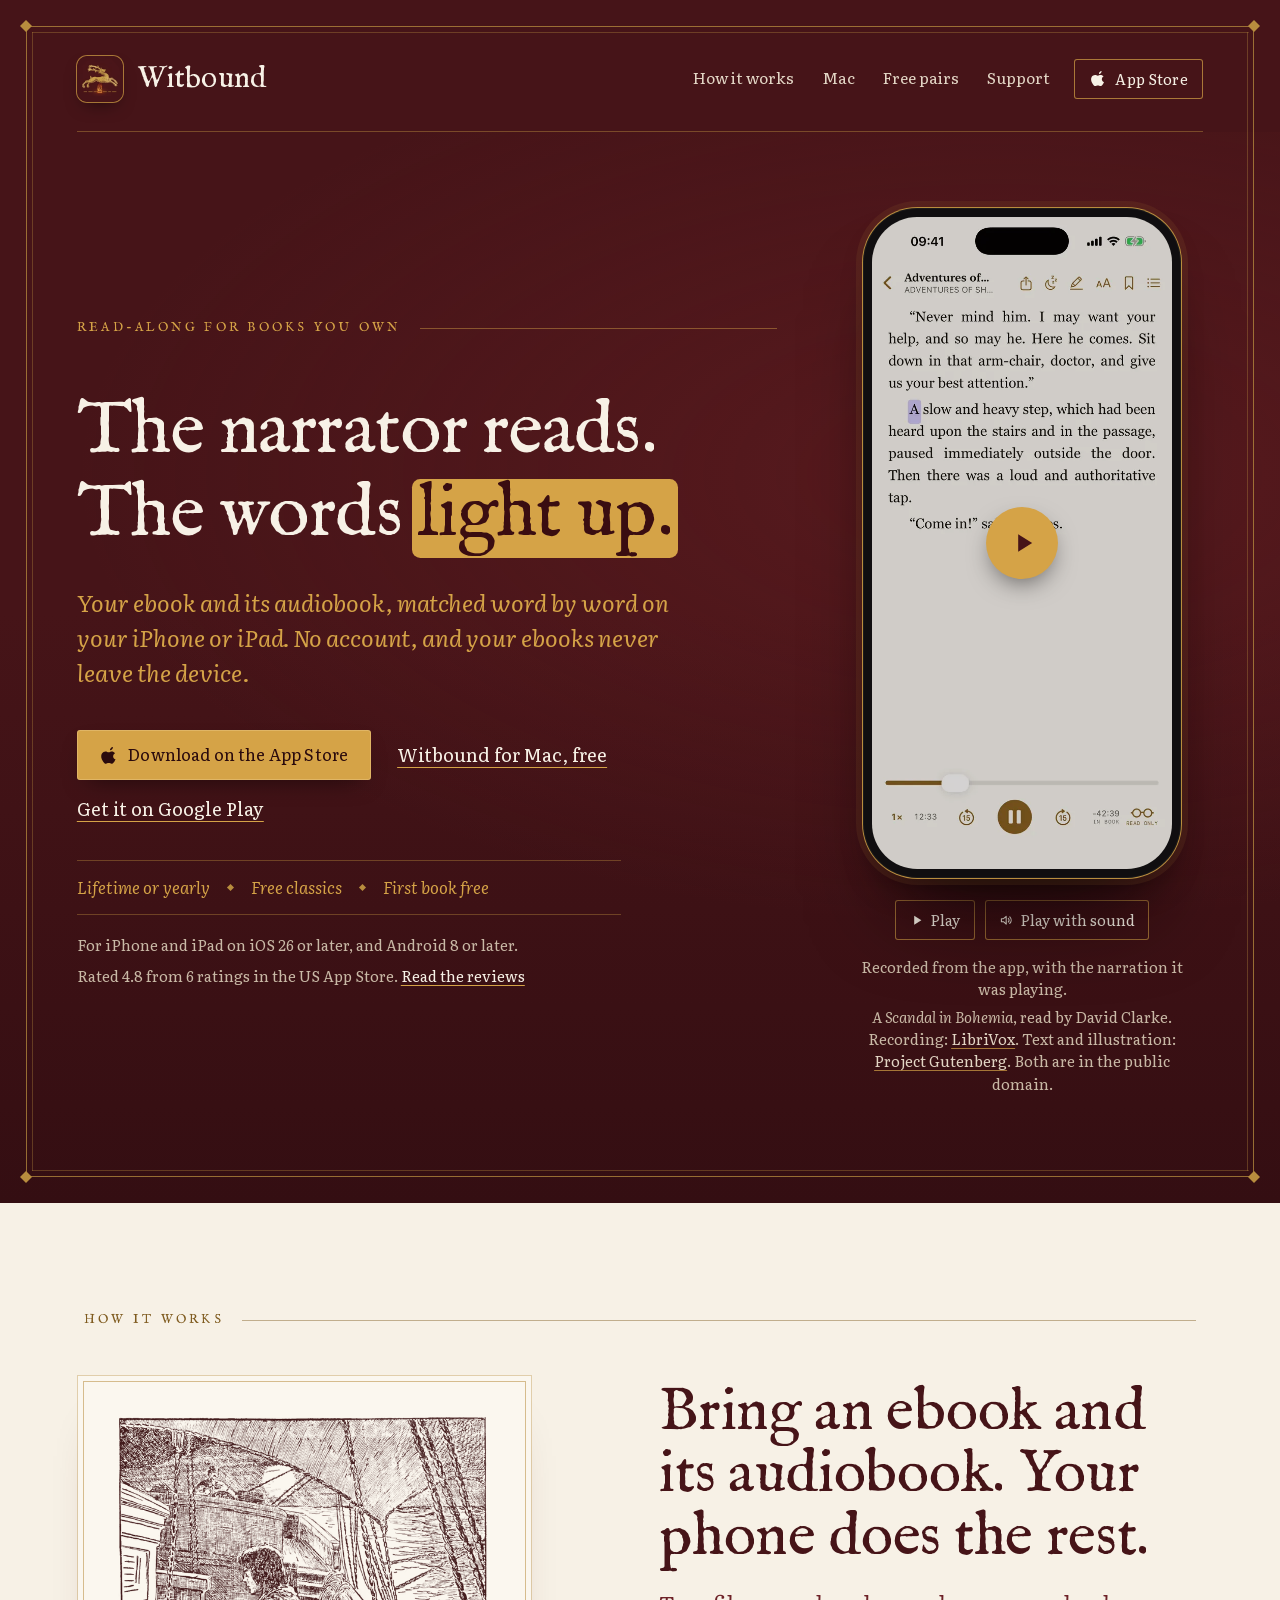
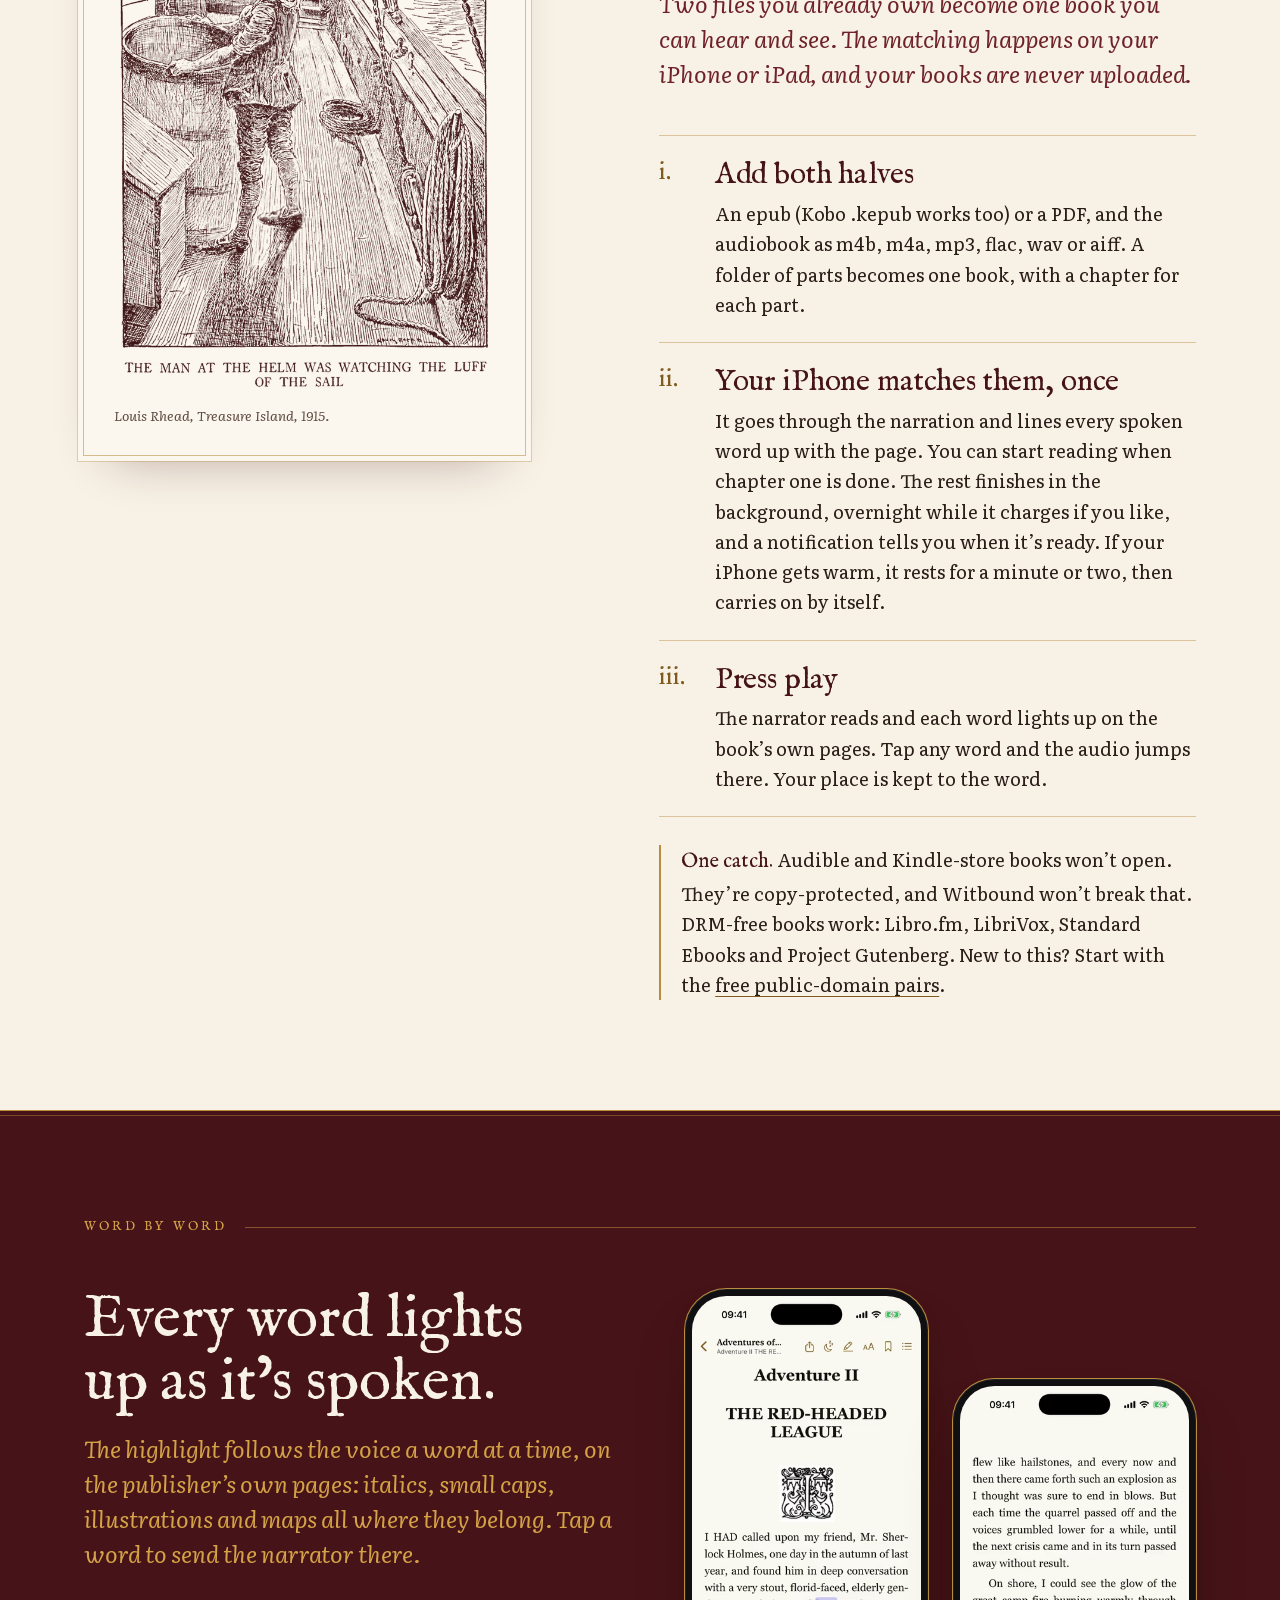
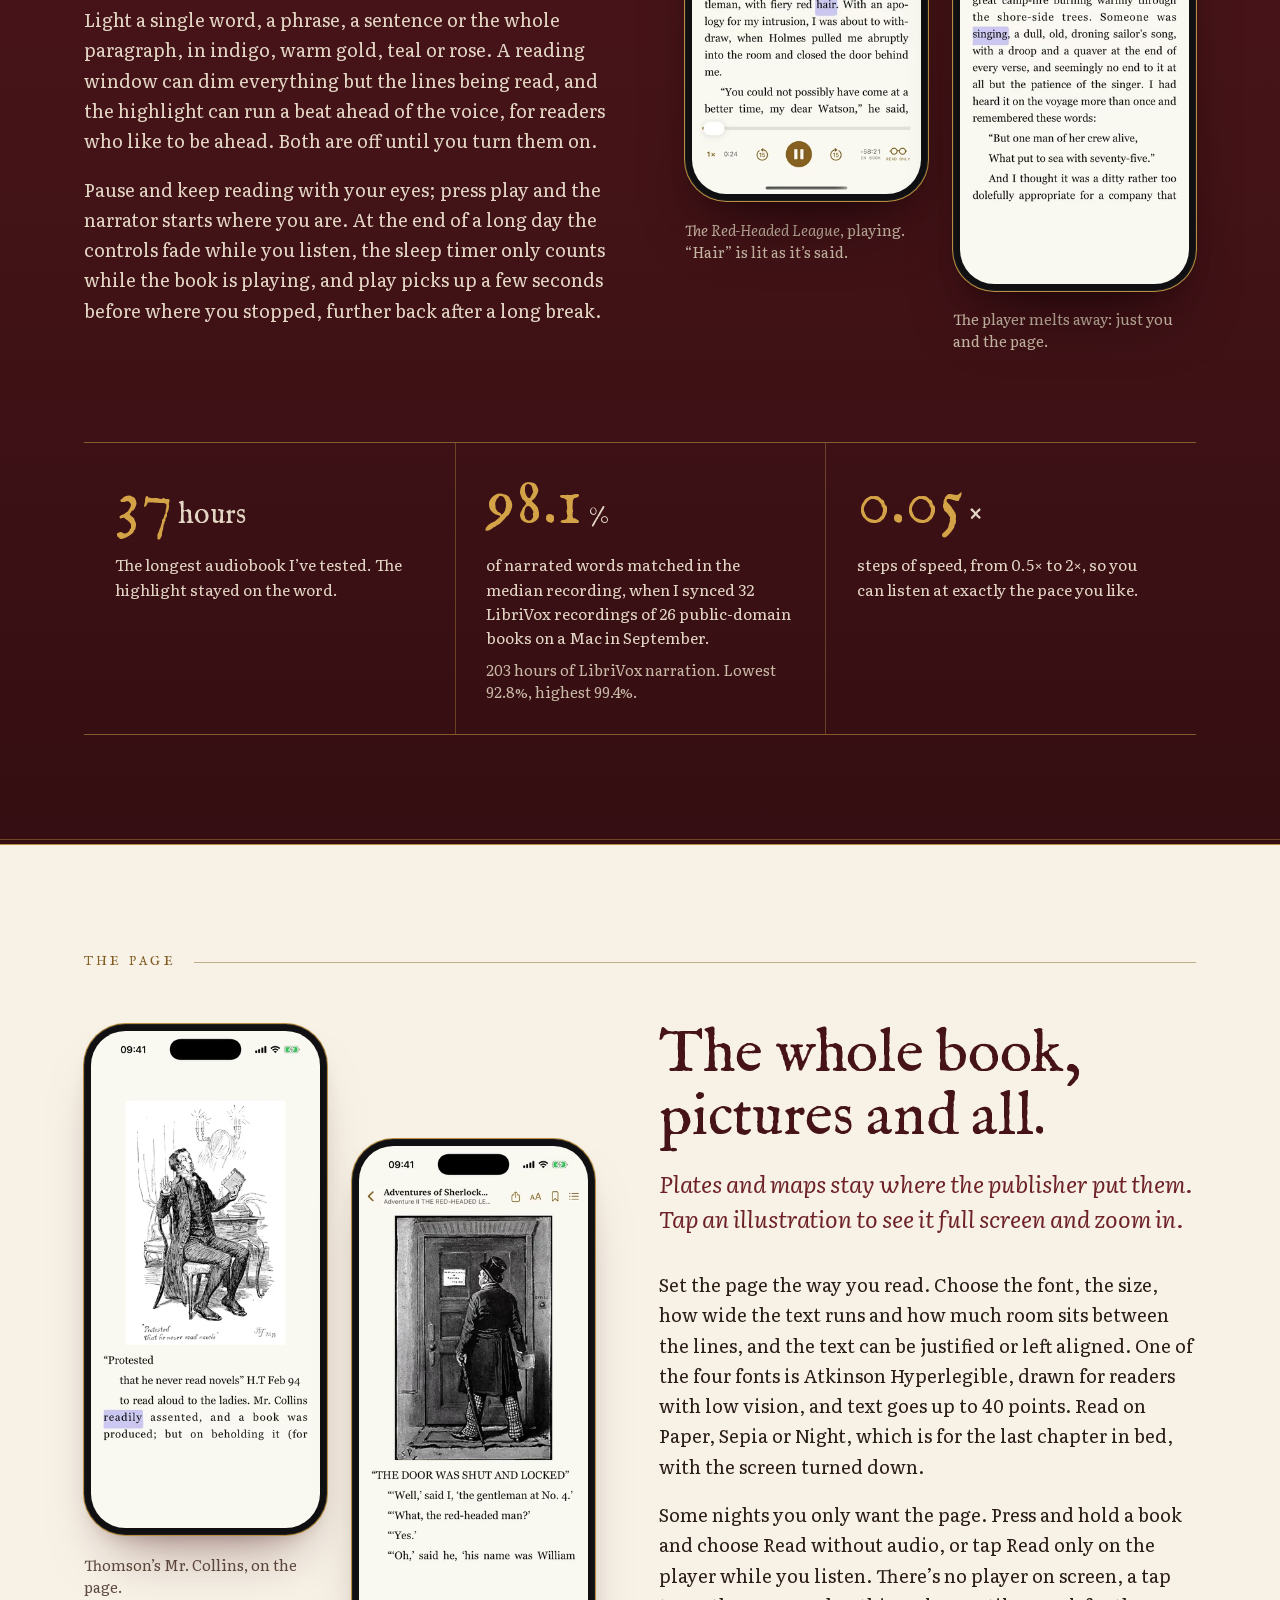
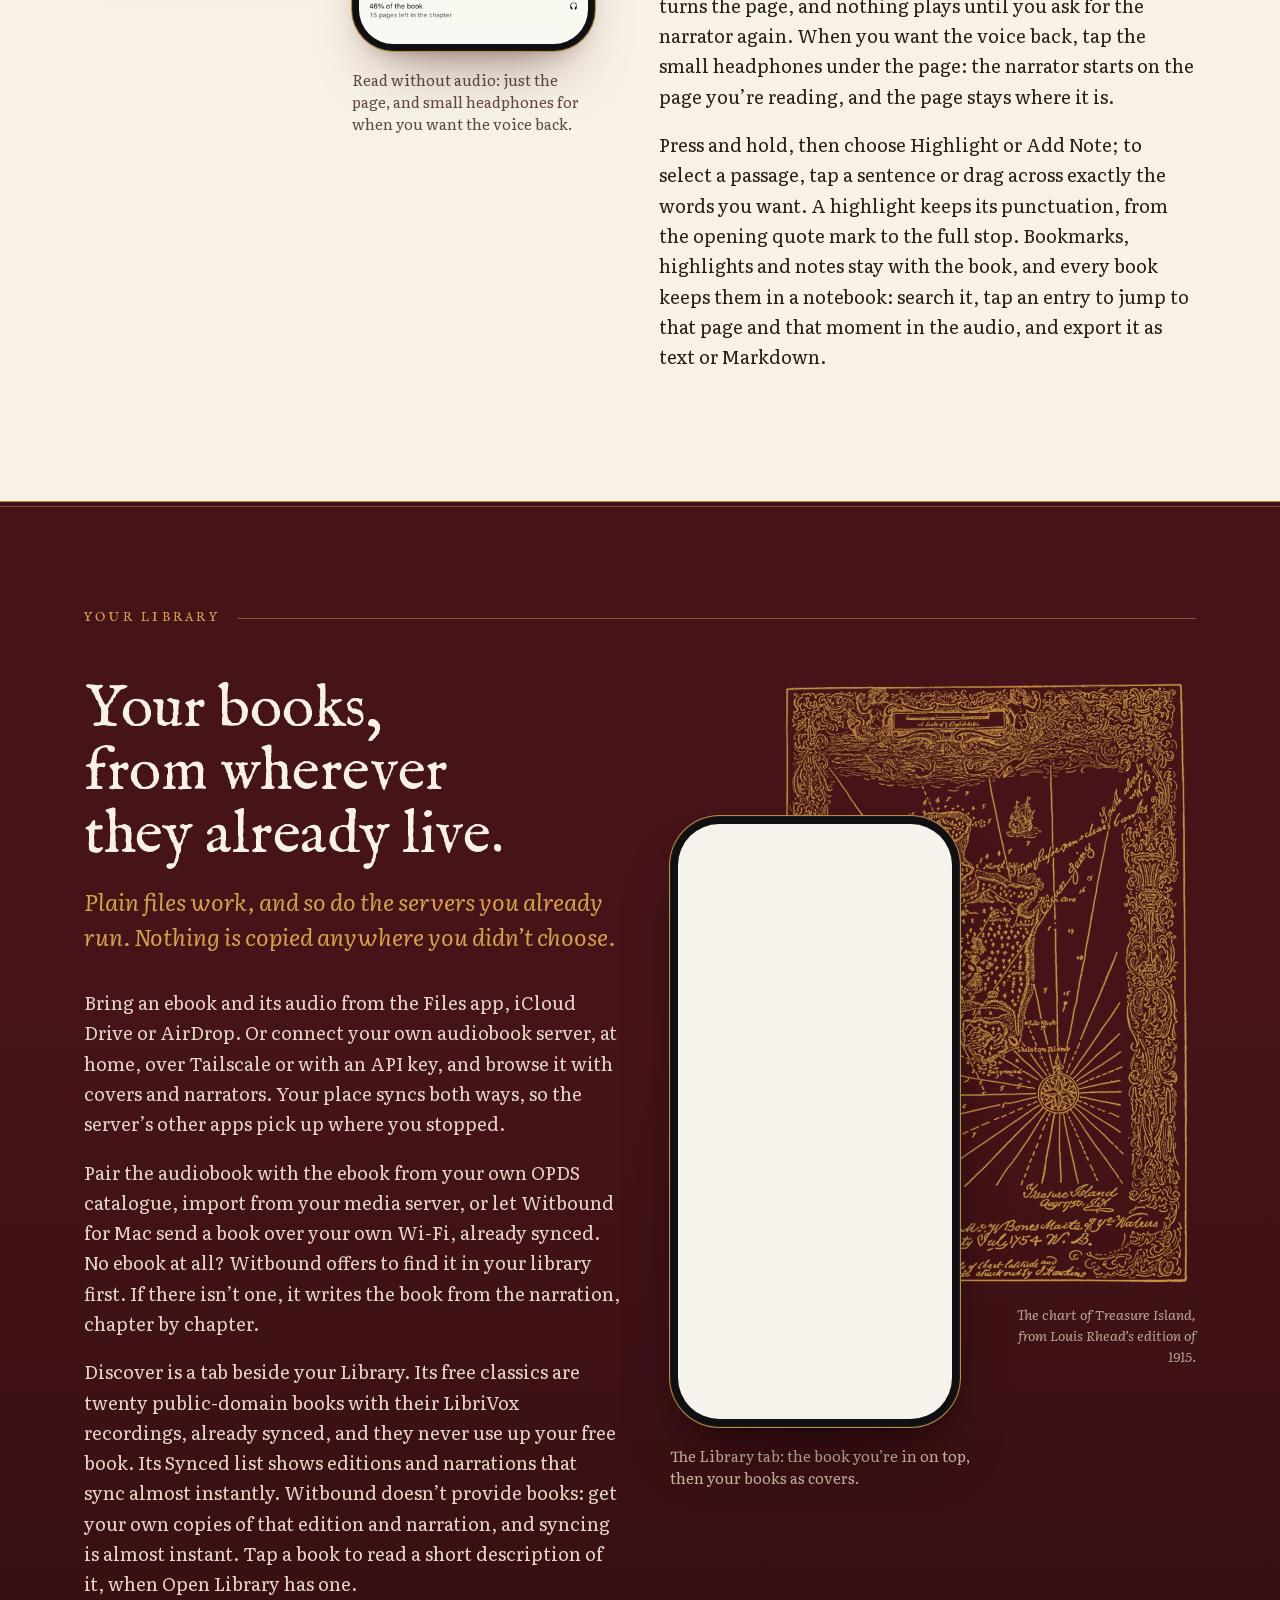
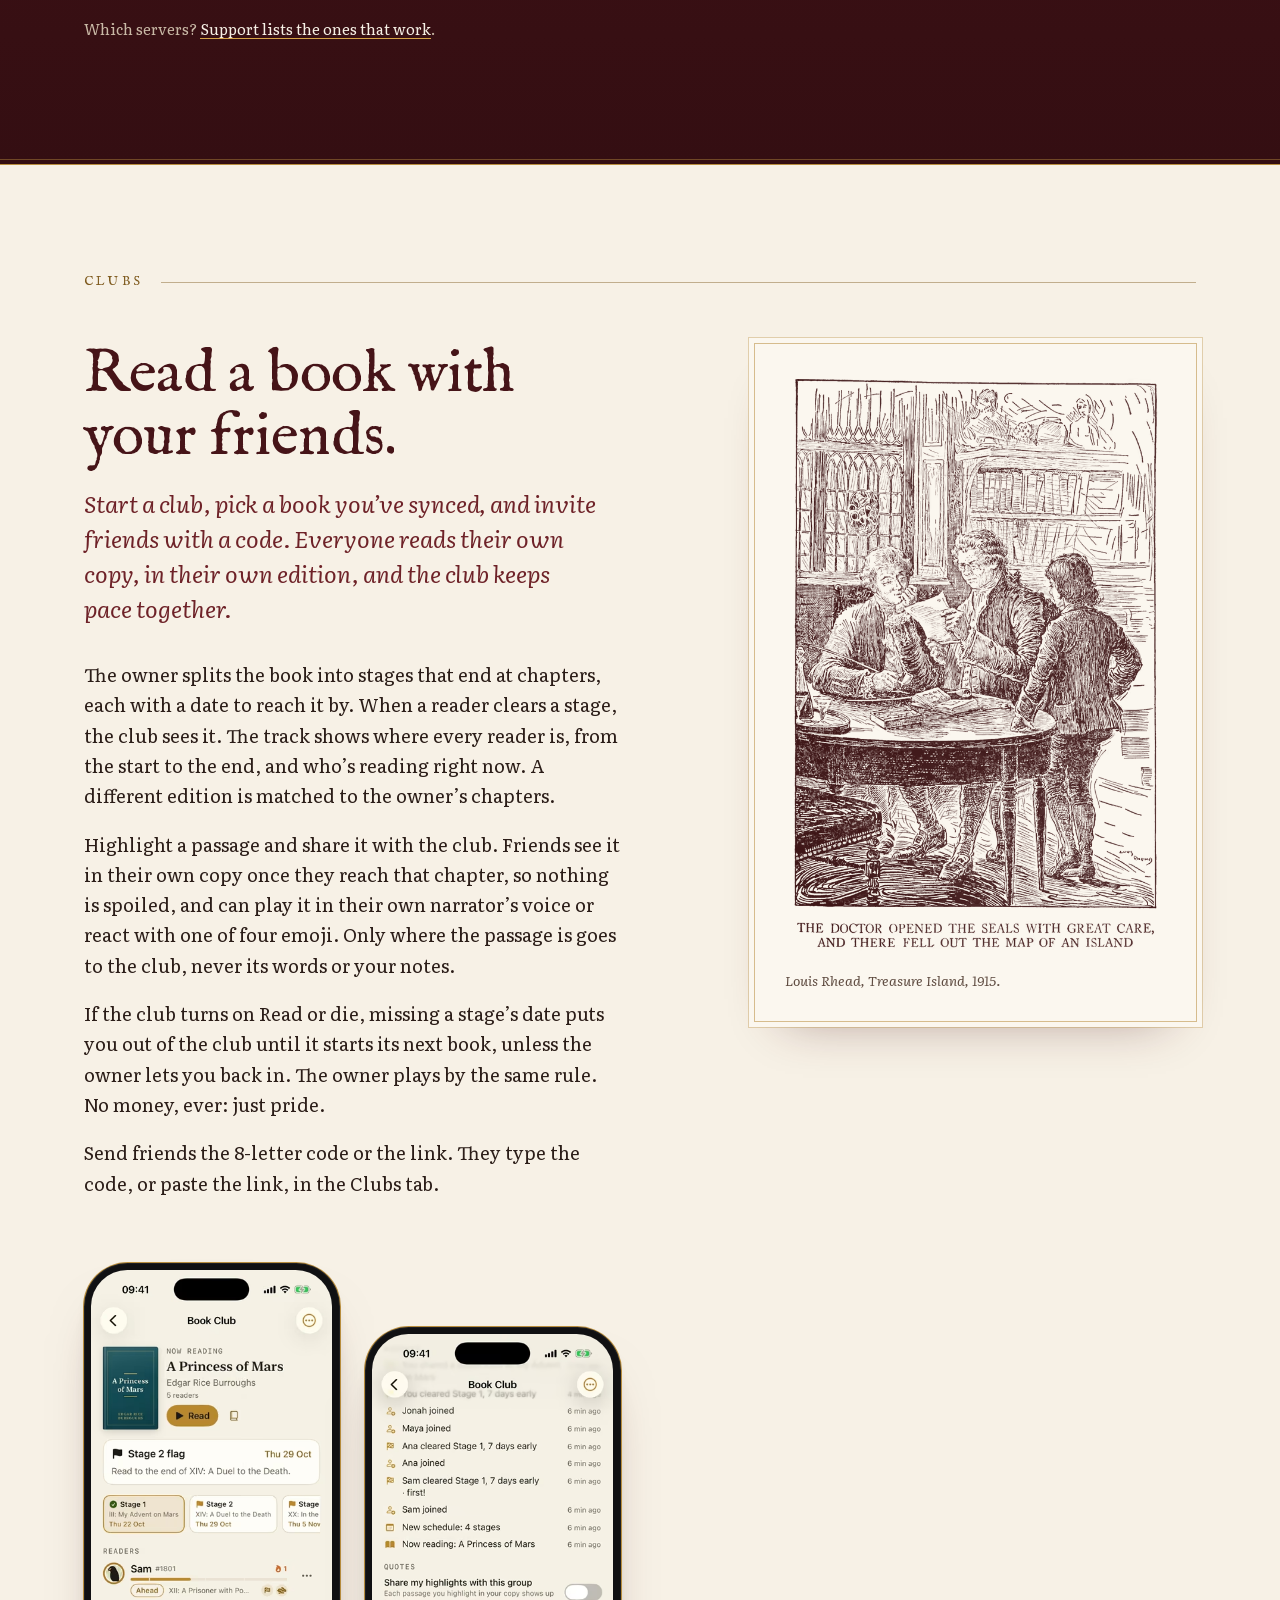
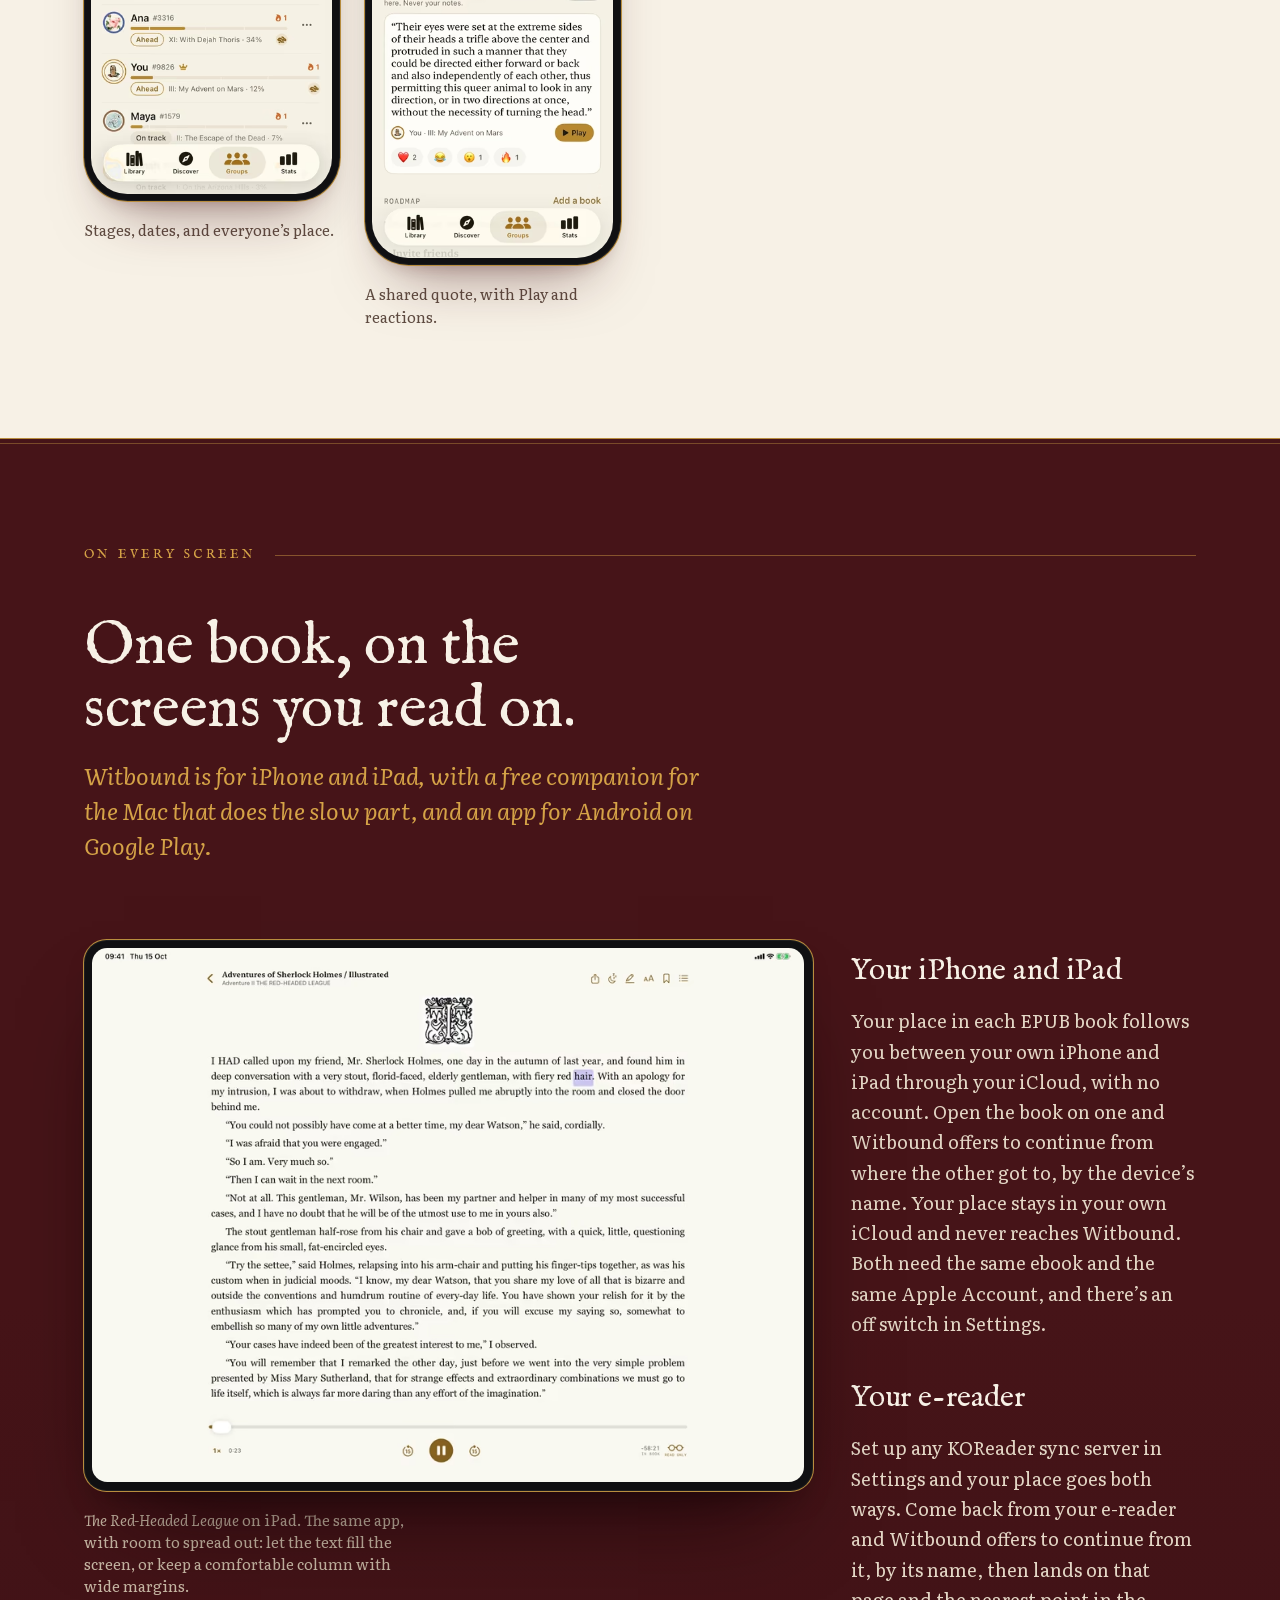
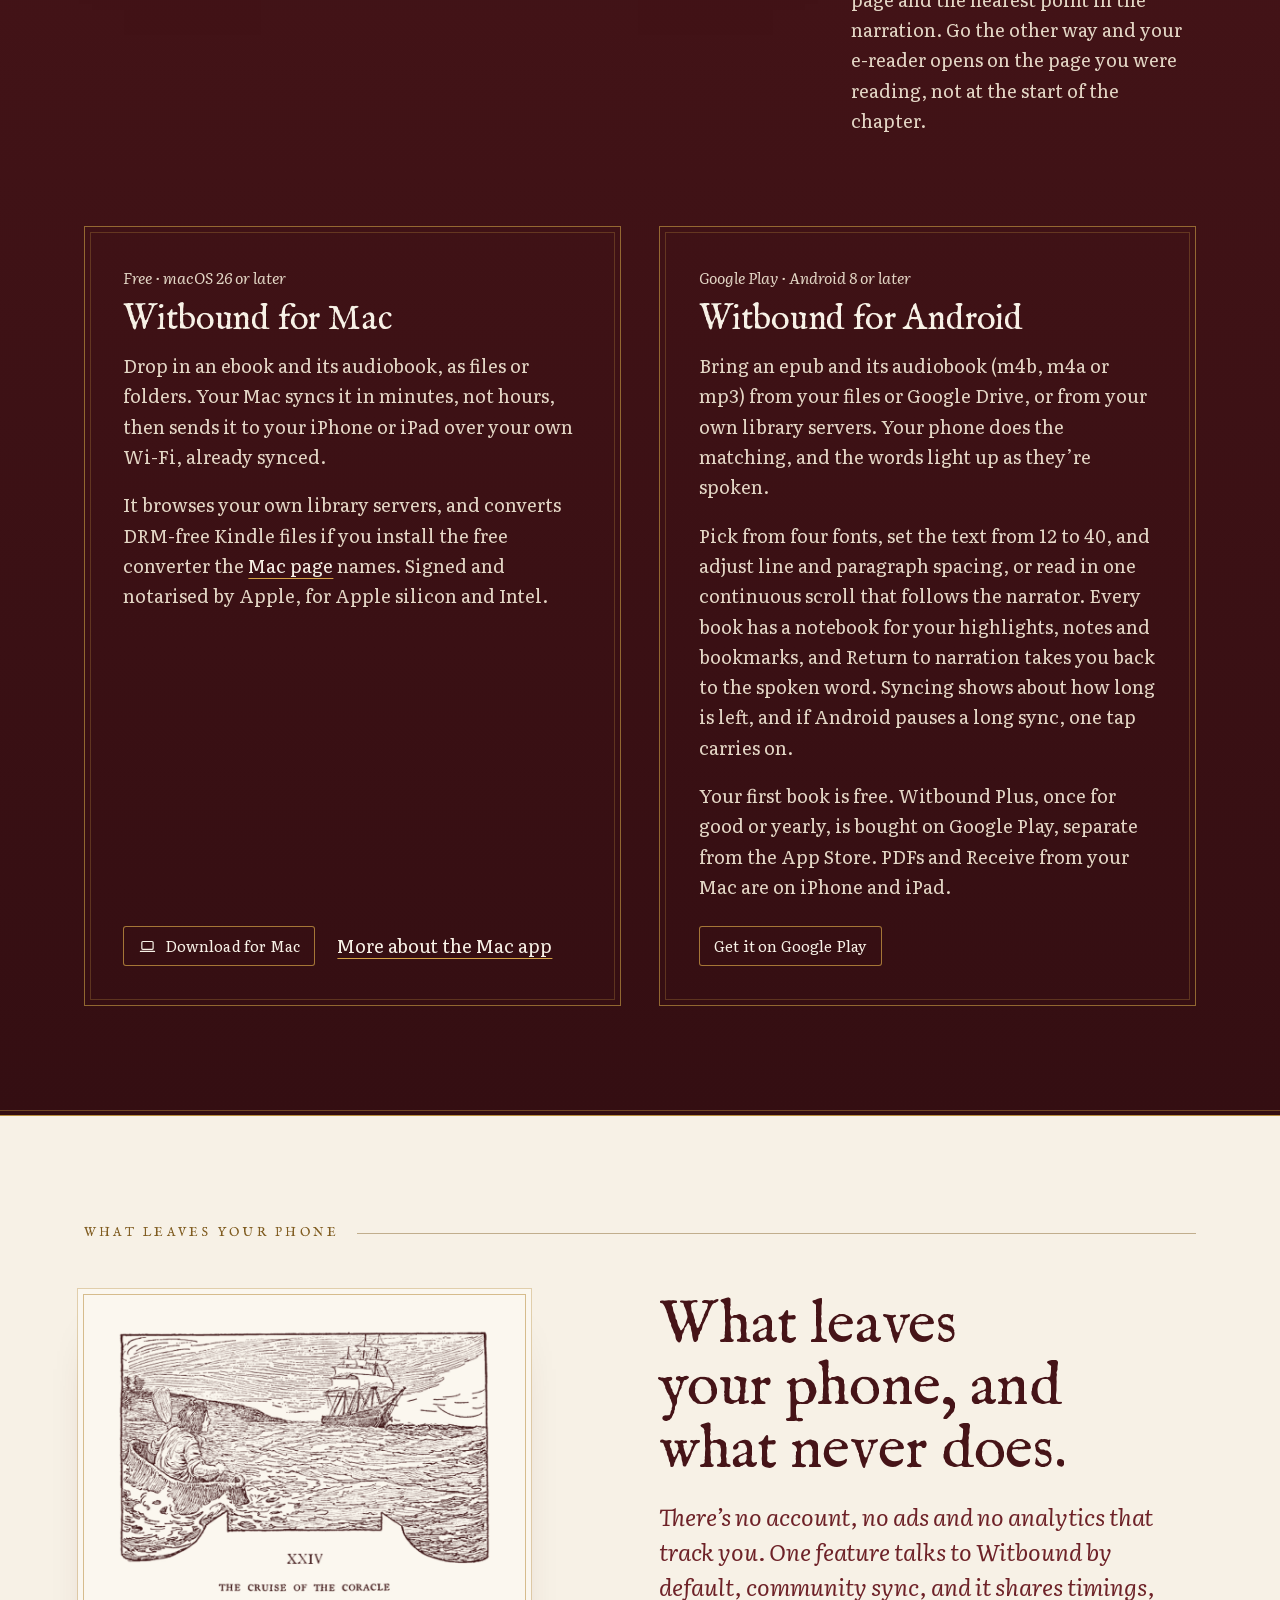
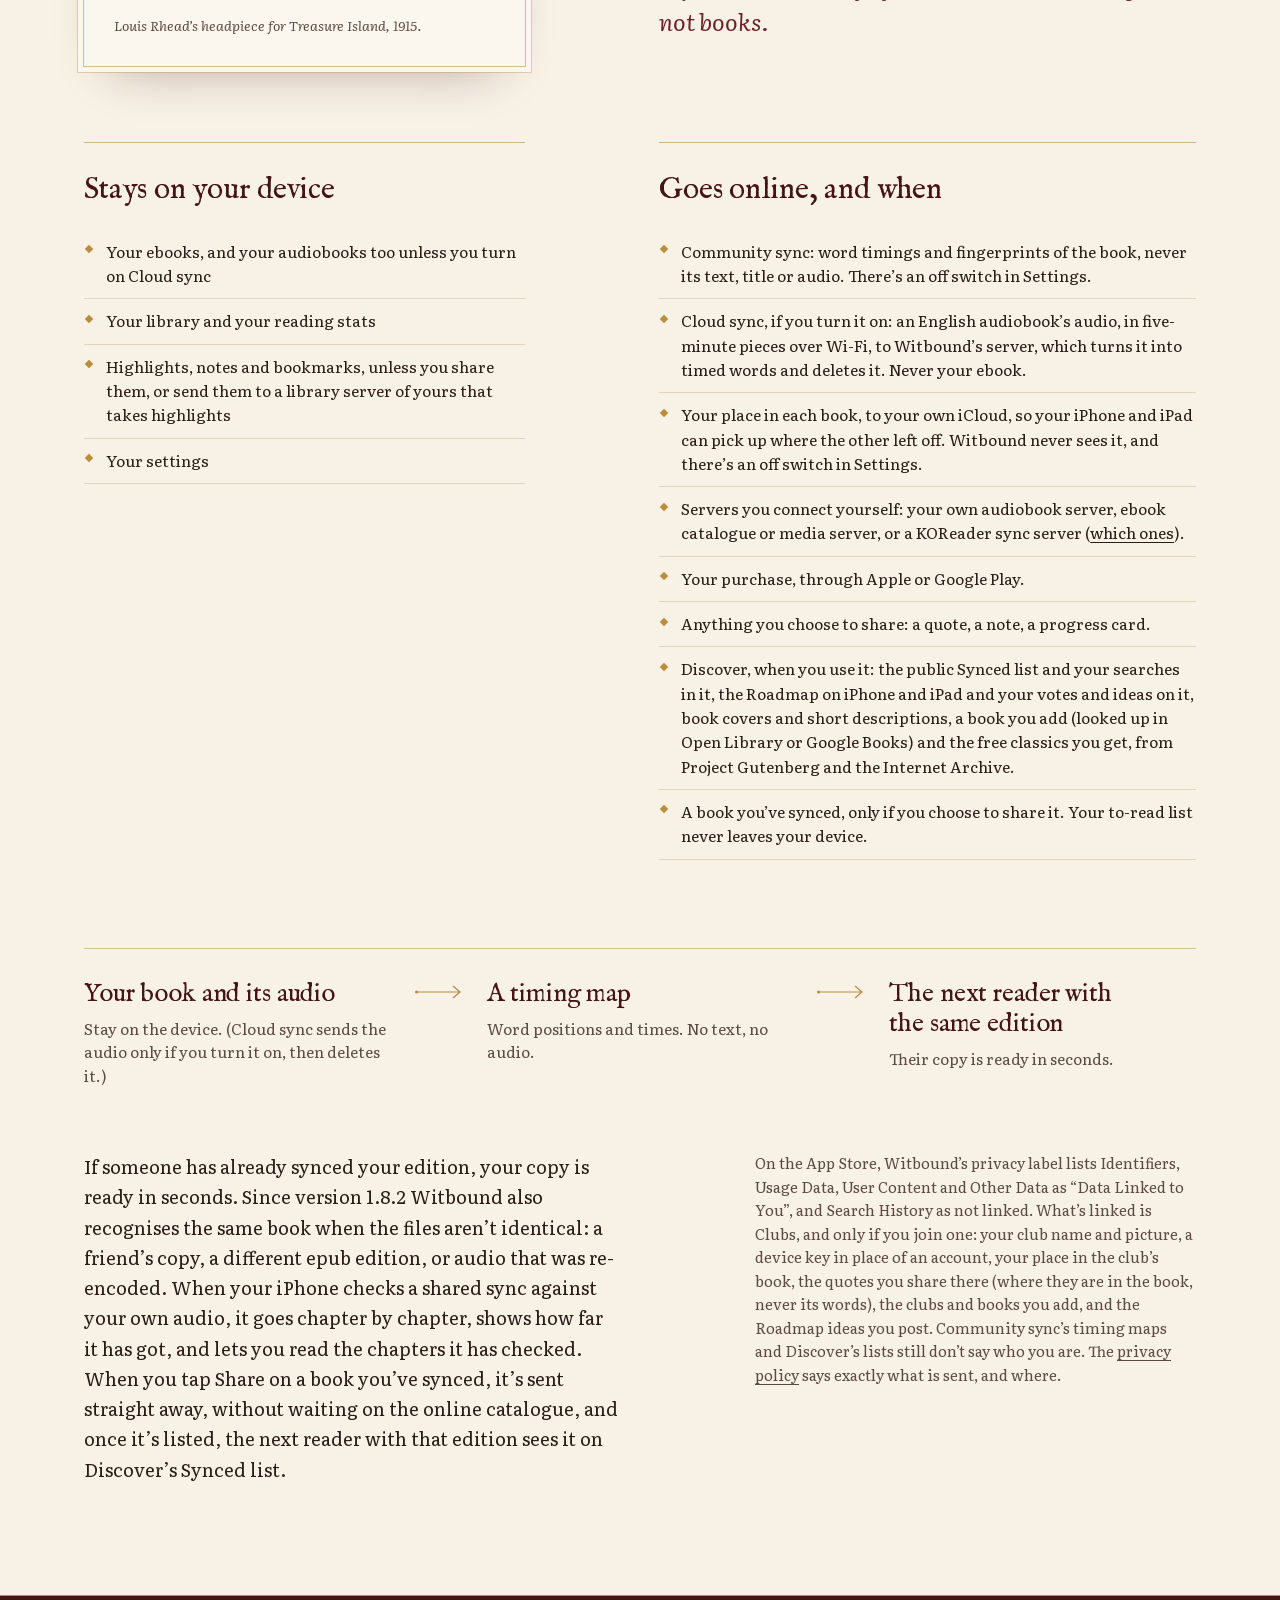
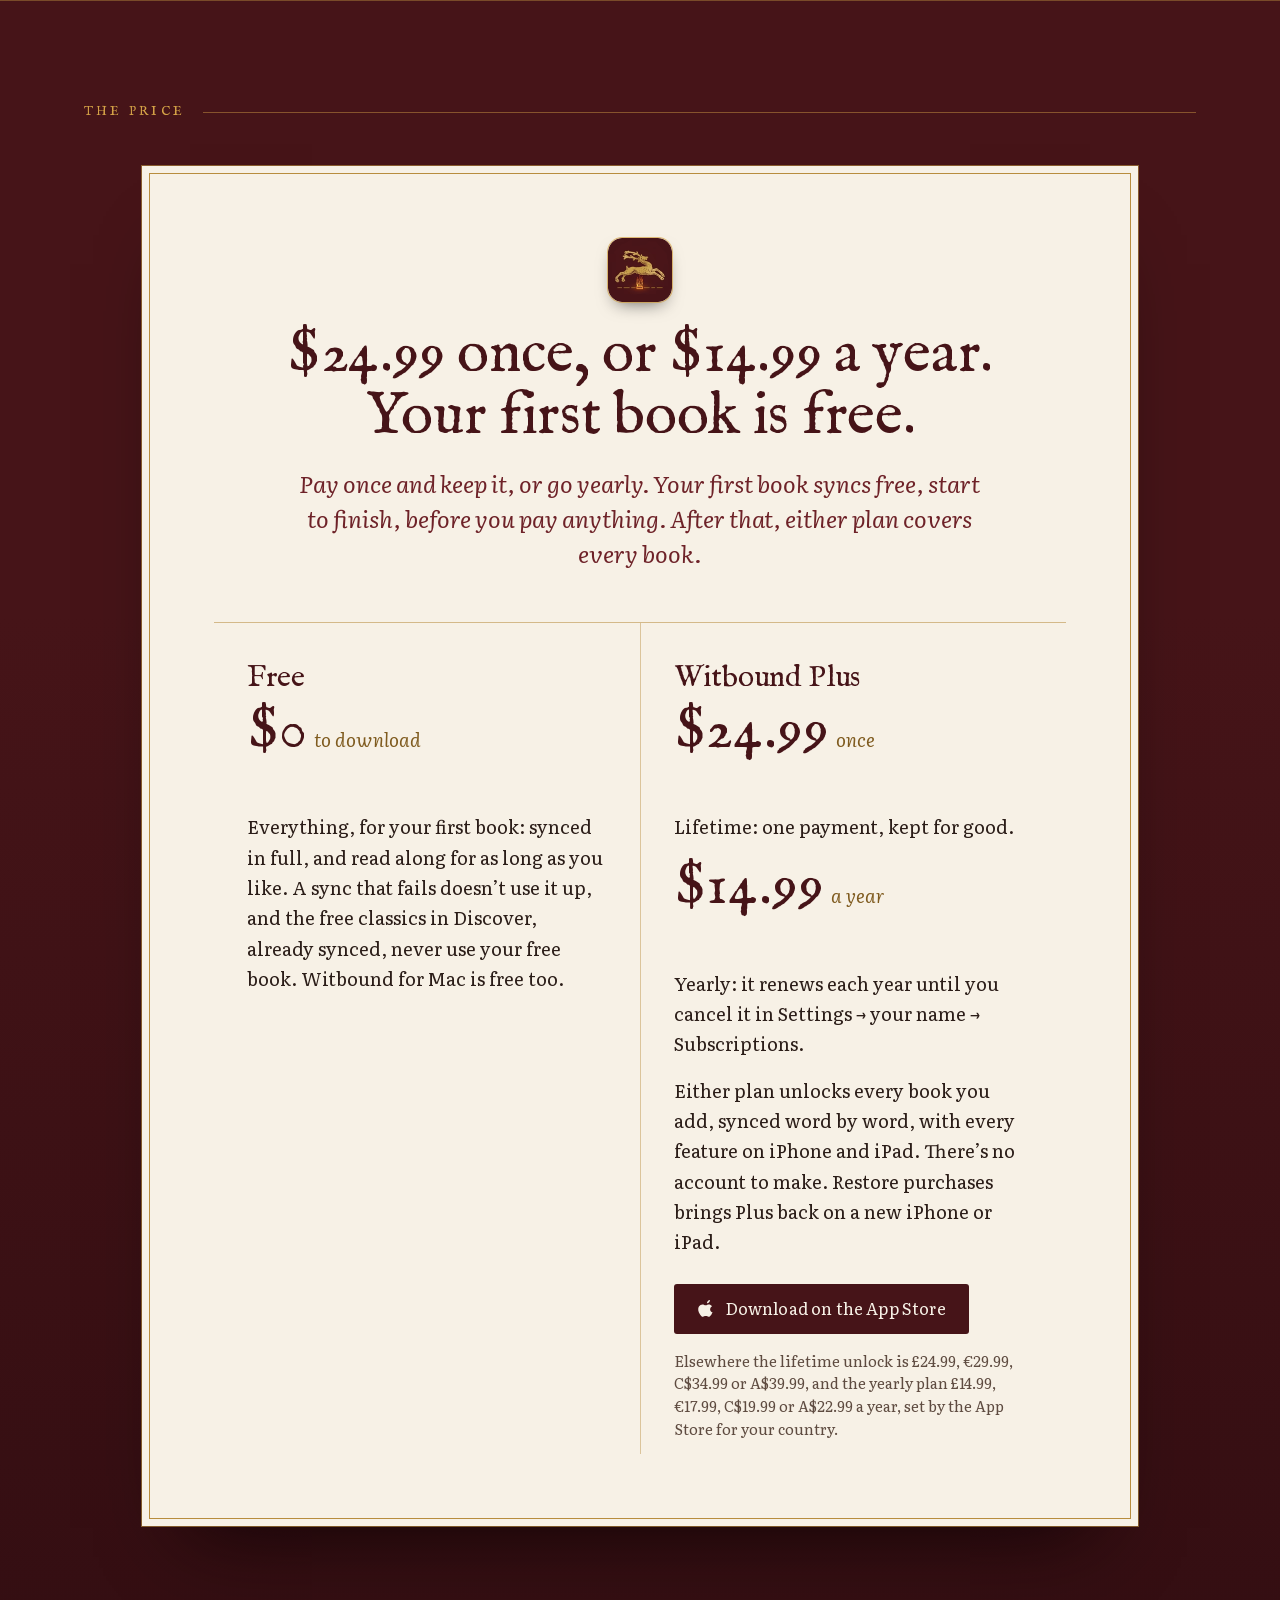
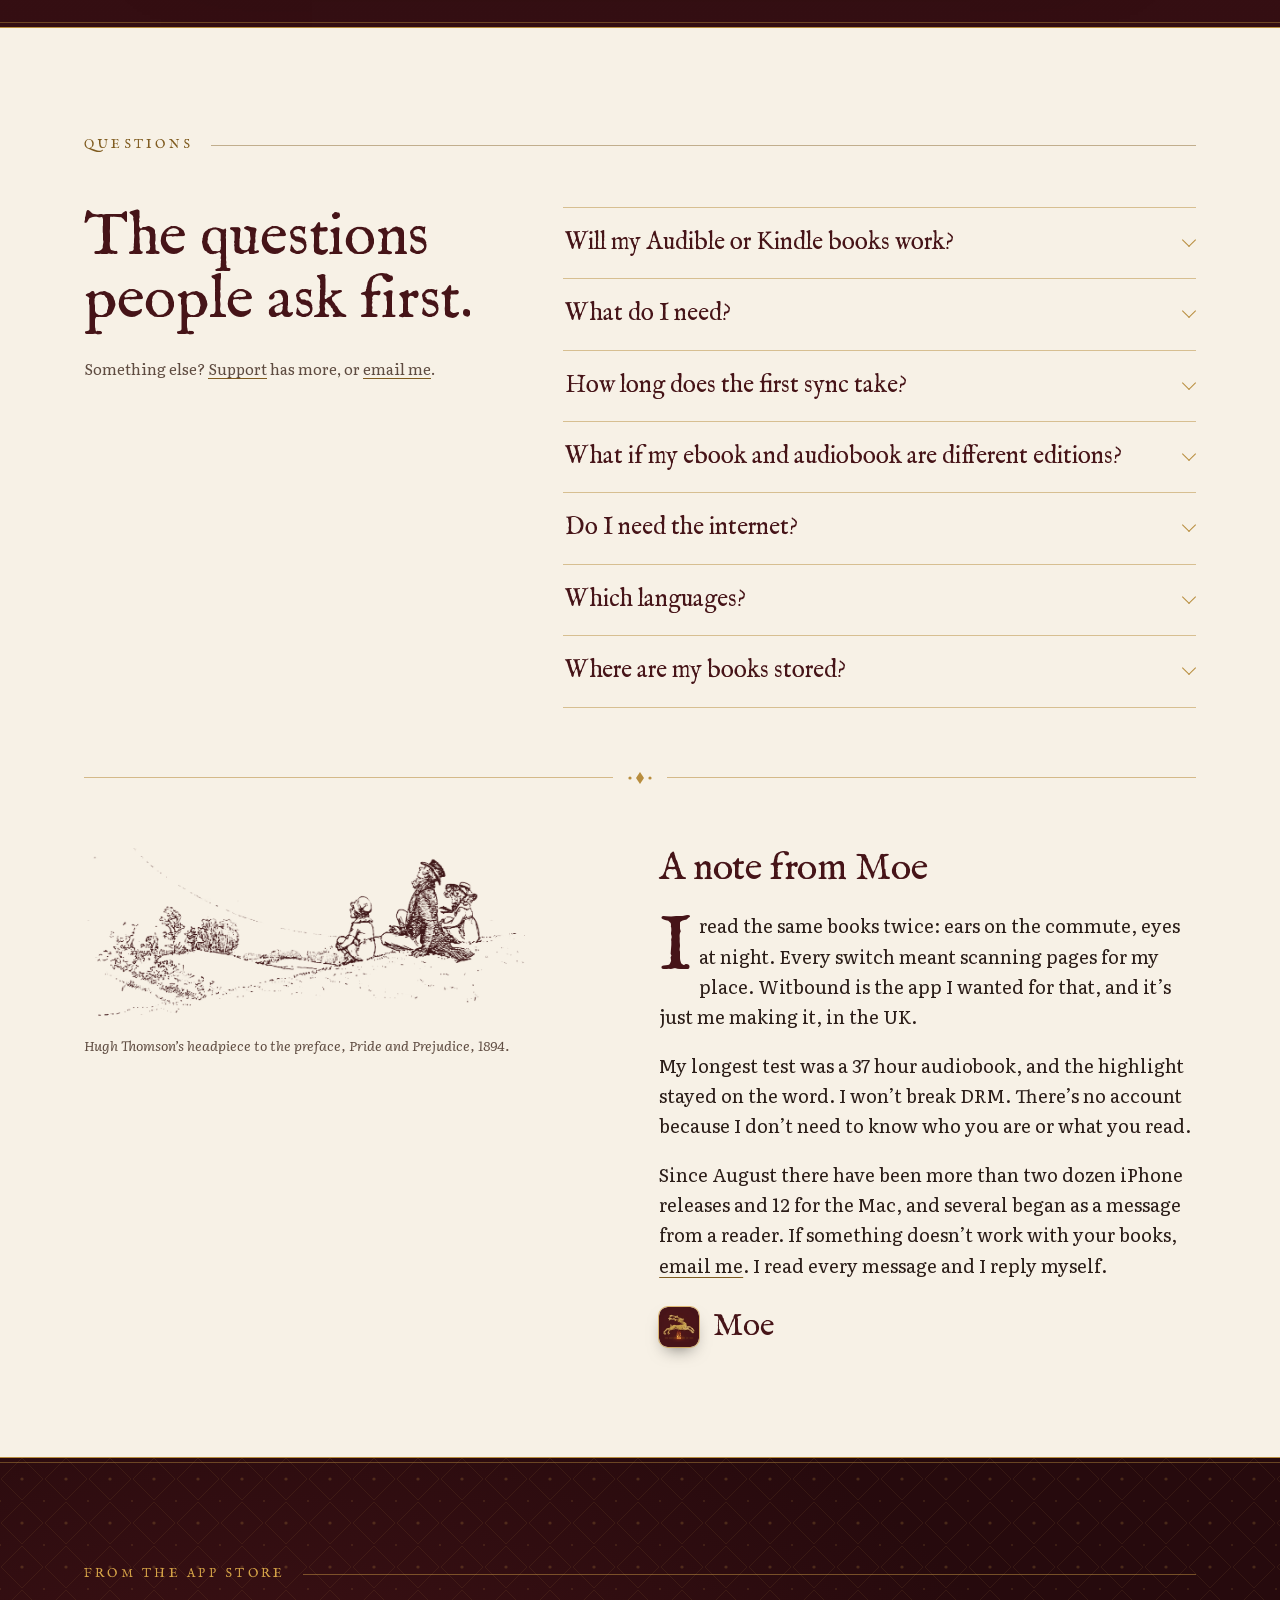
==== commit 4da5753f: "Android 1.1.1: Clubs everywhere, yearly on Google Play, private To read on Android too" ====
--- a/index.html
+++ b/index.html
@@ -223,7 +223,7 @@
           <p>The owner splits the book into stages that end at chapters, each with a date to reach it by. When a reader clears a stage, the club sees it. The track shows where every reader is, from the start to the end, and who&rsquo;s reading right now. A different edition is matched to the owner&rsquo;s chapters.</p>
           <p>Highlight a passage and share it with the club. Friends see it in their own copy once they reach that chapter, so nothing is spoiled, and can play it in their own narrator&rsquo;s voice or react with one of four emoji. Only where the passage is goes to the club, never its words or your notes.</p>
           <p>If the club turns on Read or die, missing a stage&rsquo;s date puts you out of the club until it starts its next book, unless the owner lets you back in. The owner plays by the same rule. No money, ever: just pride.</p>
-          <p>Send friends the 8-letter code or the link. They type the code, or paste the link, in the Clubs tab (called Groups on Android until its next update).</p>
+          <p>Send friends the 8-letter code or the link. They type the code, or paste the link, in the Clubs tab.</p>
         </div>
         <div class="wb-duo">
           <figure class="wb-device"><div class="wb-phone"><div class="wb-phone-body"><picture><source type="image/avif" srcset="assets/img/group-1810-360w.avif 360w, assets/img/group-1810-720w.avif 720w" sizes="(min-width: 900px) 290px, 46vw"><img src="assets/img/group-1810-360w.webp" srcset="assets/img/group-1810-360w.webp 360w, assets/img/group-1810-720w.webp 720w" sizes="(min-width: 900px) 290px, 46vw" width="360" height="783" alt="A book club reading A Princess of Mars: Now reading with a Read button, the Stage 2 flag dated Thursday 29 October, the stage strip, and the readers Sam, Ana, You and Maya, each with their chapter and how far they are" loading="lazy" decoding="async"></picture></div></div><figcaption>Stages, dates, and everyone&rsquo;s place.</figcaption></figure>
@@ -266,7 +266,7 @@
         <h3 id="wb-dev-android">Witbound for Android</h3>
         <p>Bring an epub and its audiobook (m4b, m4a or mp3) from your files or Google Drive, or from your own library servers. Your phone does the matching, and the words light up as they&rsquo;re spoken.</p>
         <p>Pick from four fonts, set the text from 12 to 40, and adjust line and paragraph spacing, or read in one continuous scroll that follows the narrator. Every book has a notebook for your highlights, notes and bookmarks, and Return to narration takes you back to the spoken word. Syncing shows about how long is left, and if Android pauses a long sync, one tap carries on.</p>
-        <p>Your first book is free. Witbound Plus is a one-time purchase on Google Play, separate from the App Store. PDFs and Receive from your Mac are on iPhone and iPad.</p>
+        <p>Your first book is free. Witbound Plus, once for good or yearly, is bought on Google Play, separate from the App Store. PDFs and Receive from your Mac are on iPhone and iPad.</p>
         <div class="wb-actions">
           <a class="wb-btn wb-btn-line wb-btn-small" href="https://play.google.com/store/apps/details?id=app.witbound.android">Get it on Google Play</a>
         </div>
@@ -305,7 +305,7 @@
             <li>Your purchase, through Apple or Google Play.</li>
             <li>Anything you choose to share: a quote, a note, a progress card.</li>
             <li>Discover, when you use it: the public Synced list and your searches in it, the Roadmap on iPhone and iPad and your votes and ideas on it, book covers and short descriptions, a book you add (looked up in Open Library or Google Books) and the free classics you get, from Project Gutenberg and the Internet Archive.</li>
-            <li>A book you&rsquo;ve synced, only if you choose to share it. On iPhone and iPad, your to-read list never leaves your device. On Android, it goes only if you choose to share it.</li>
+            <li>A book you&rsquo;ve synced, only if you choose to share it. Your to-read list never leaves your device.</li>
         </ul>
       </section>
     </div>
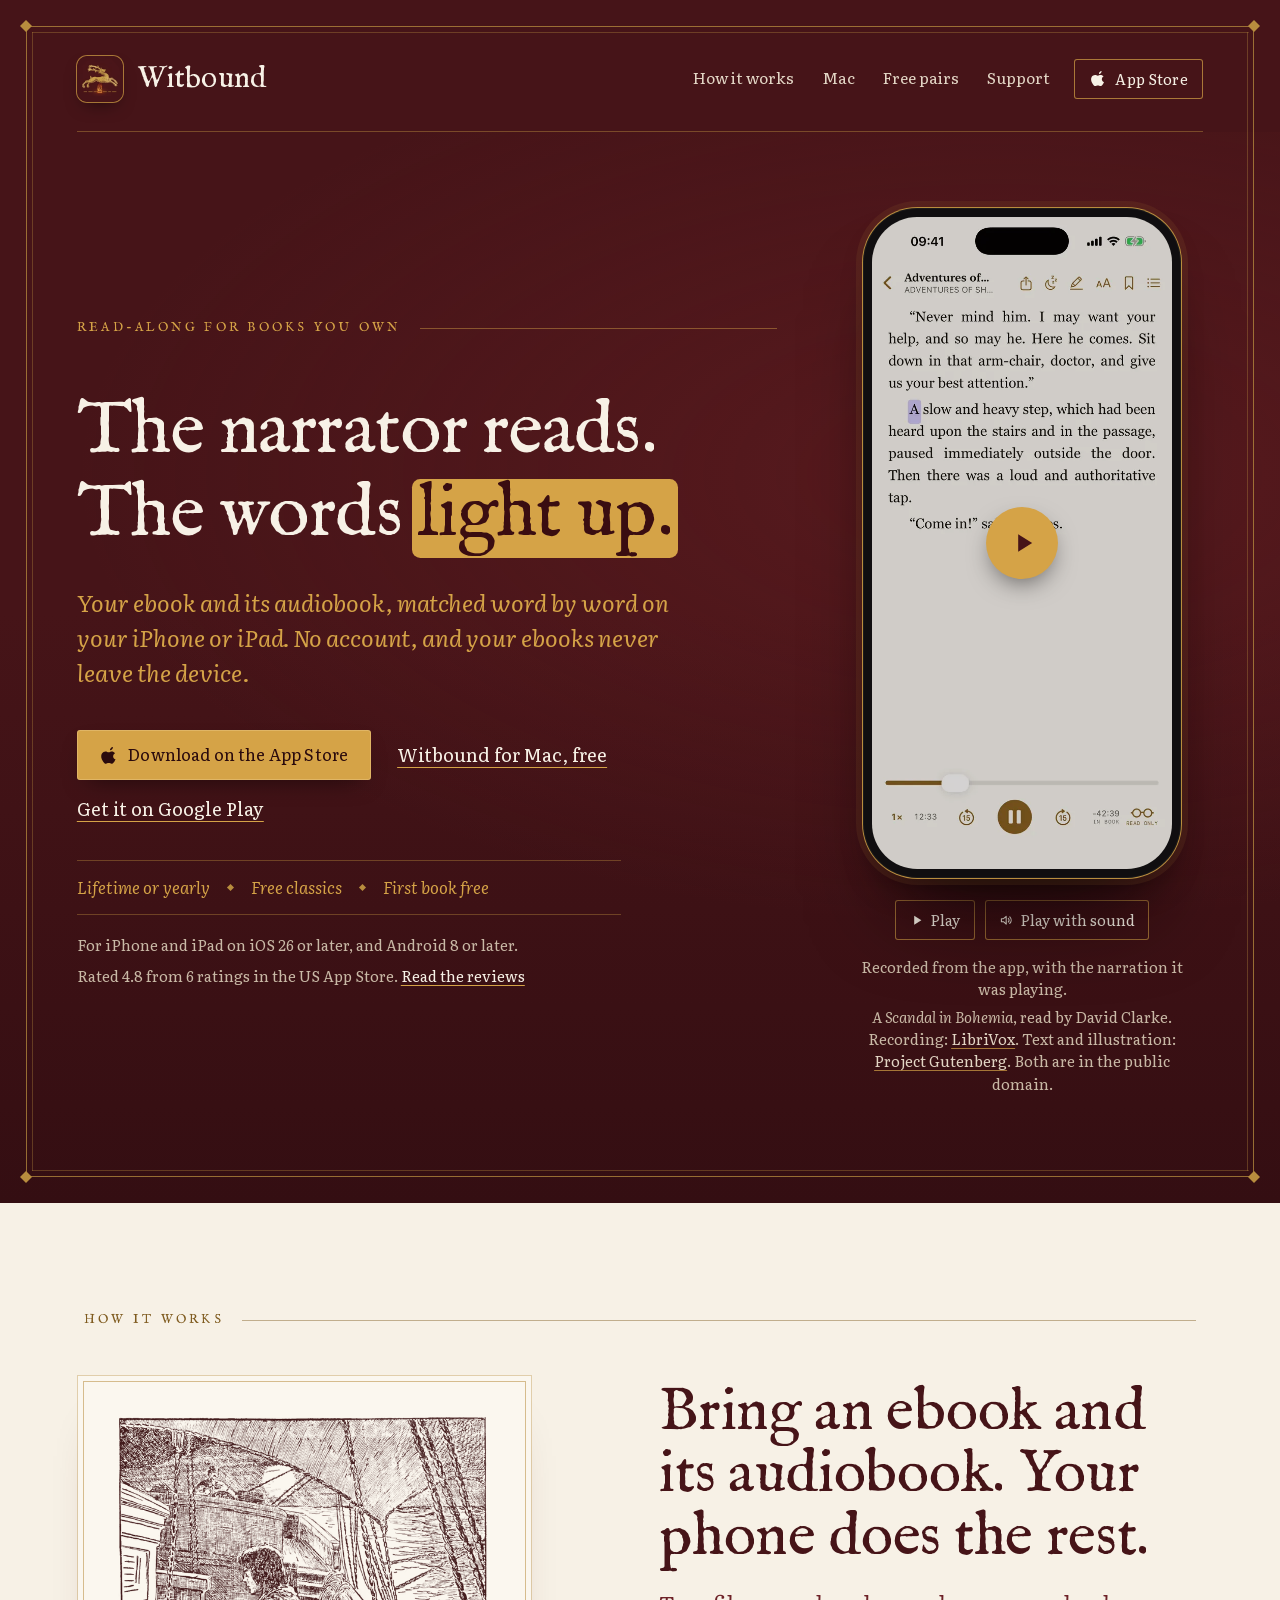
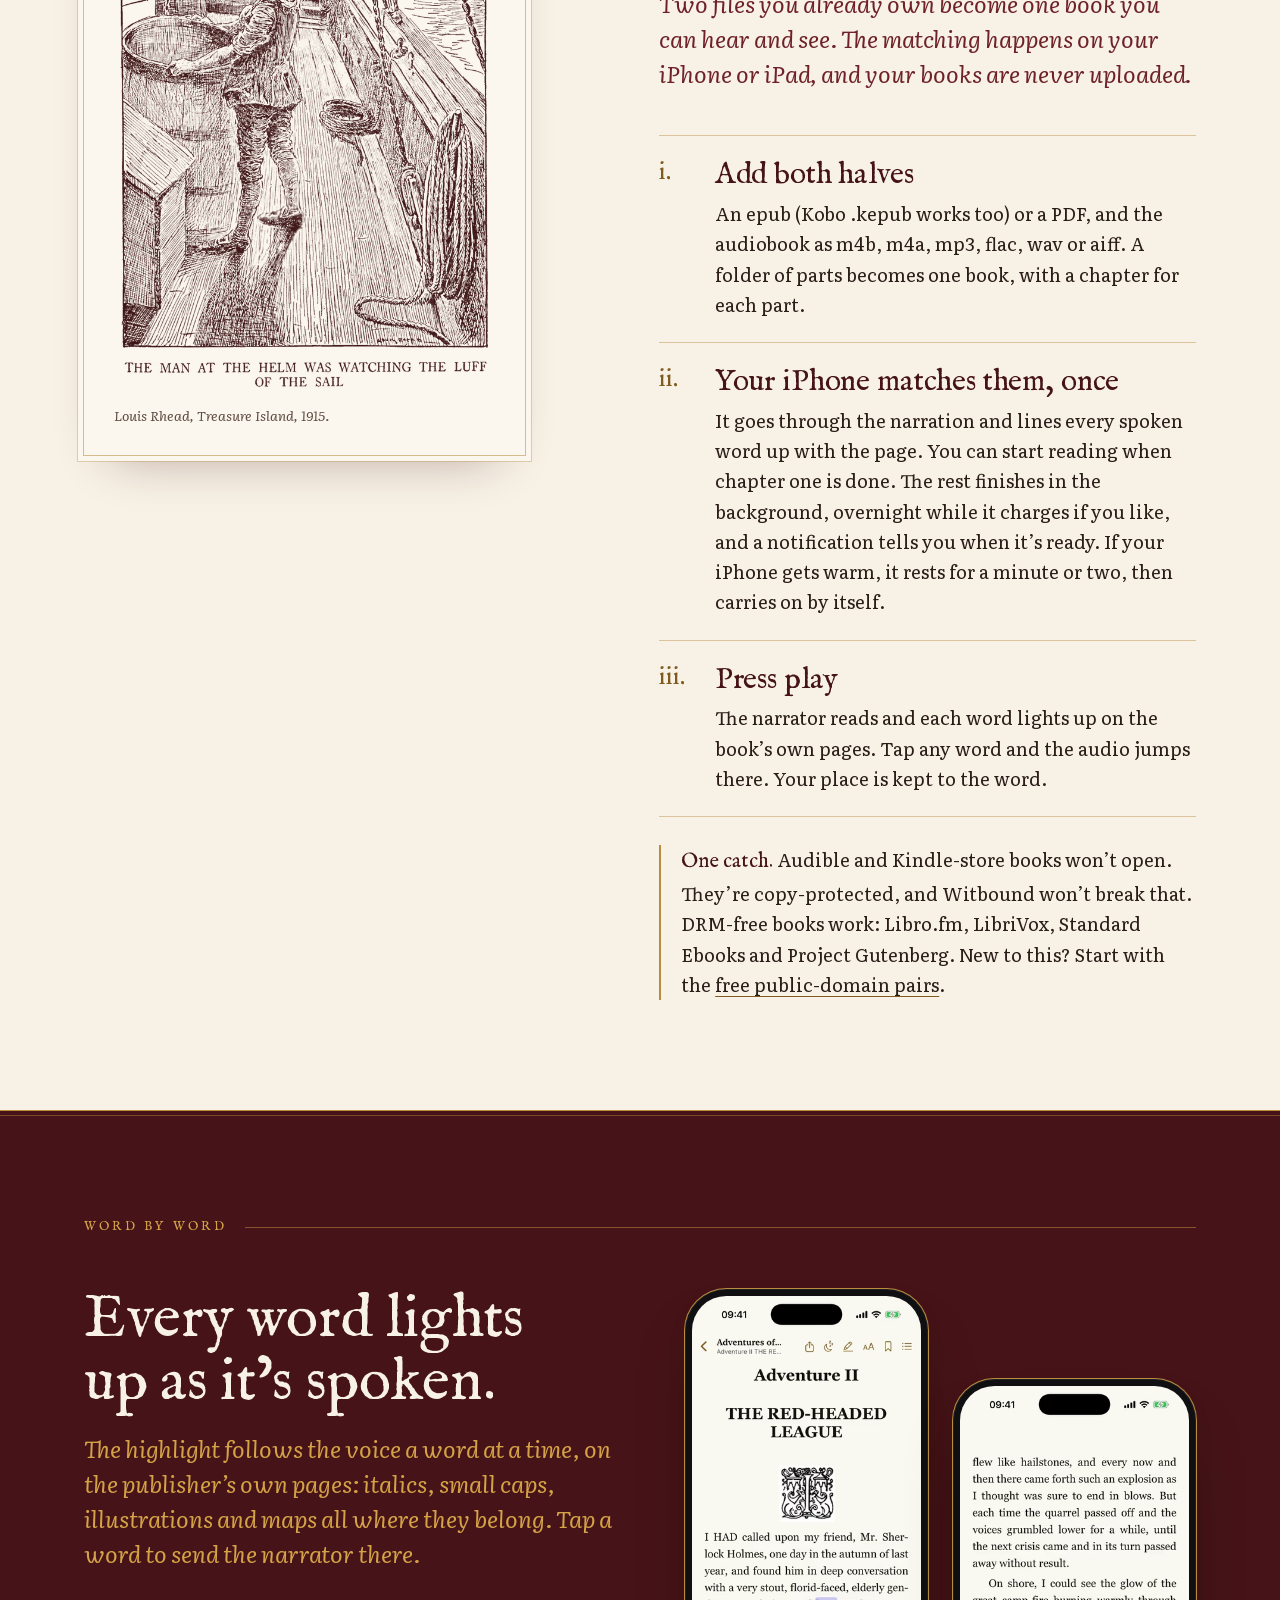
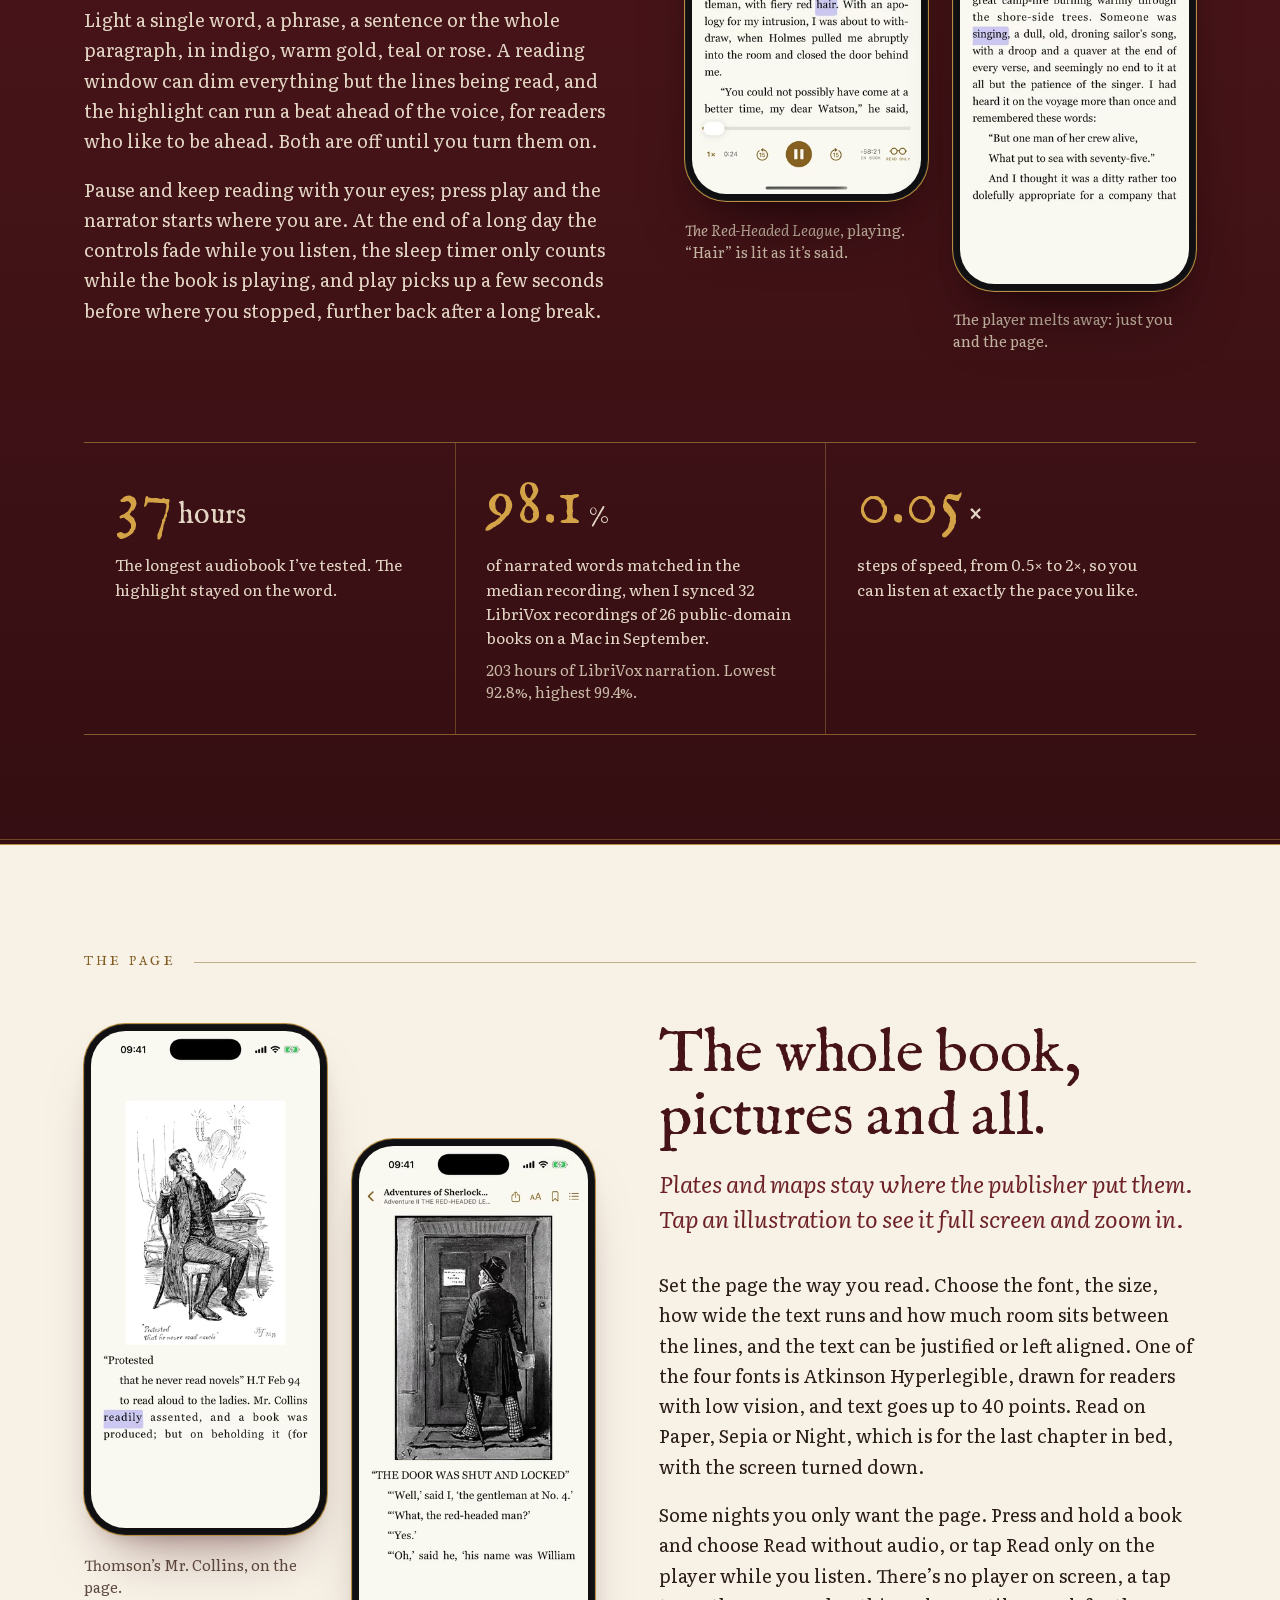
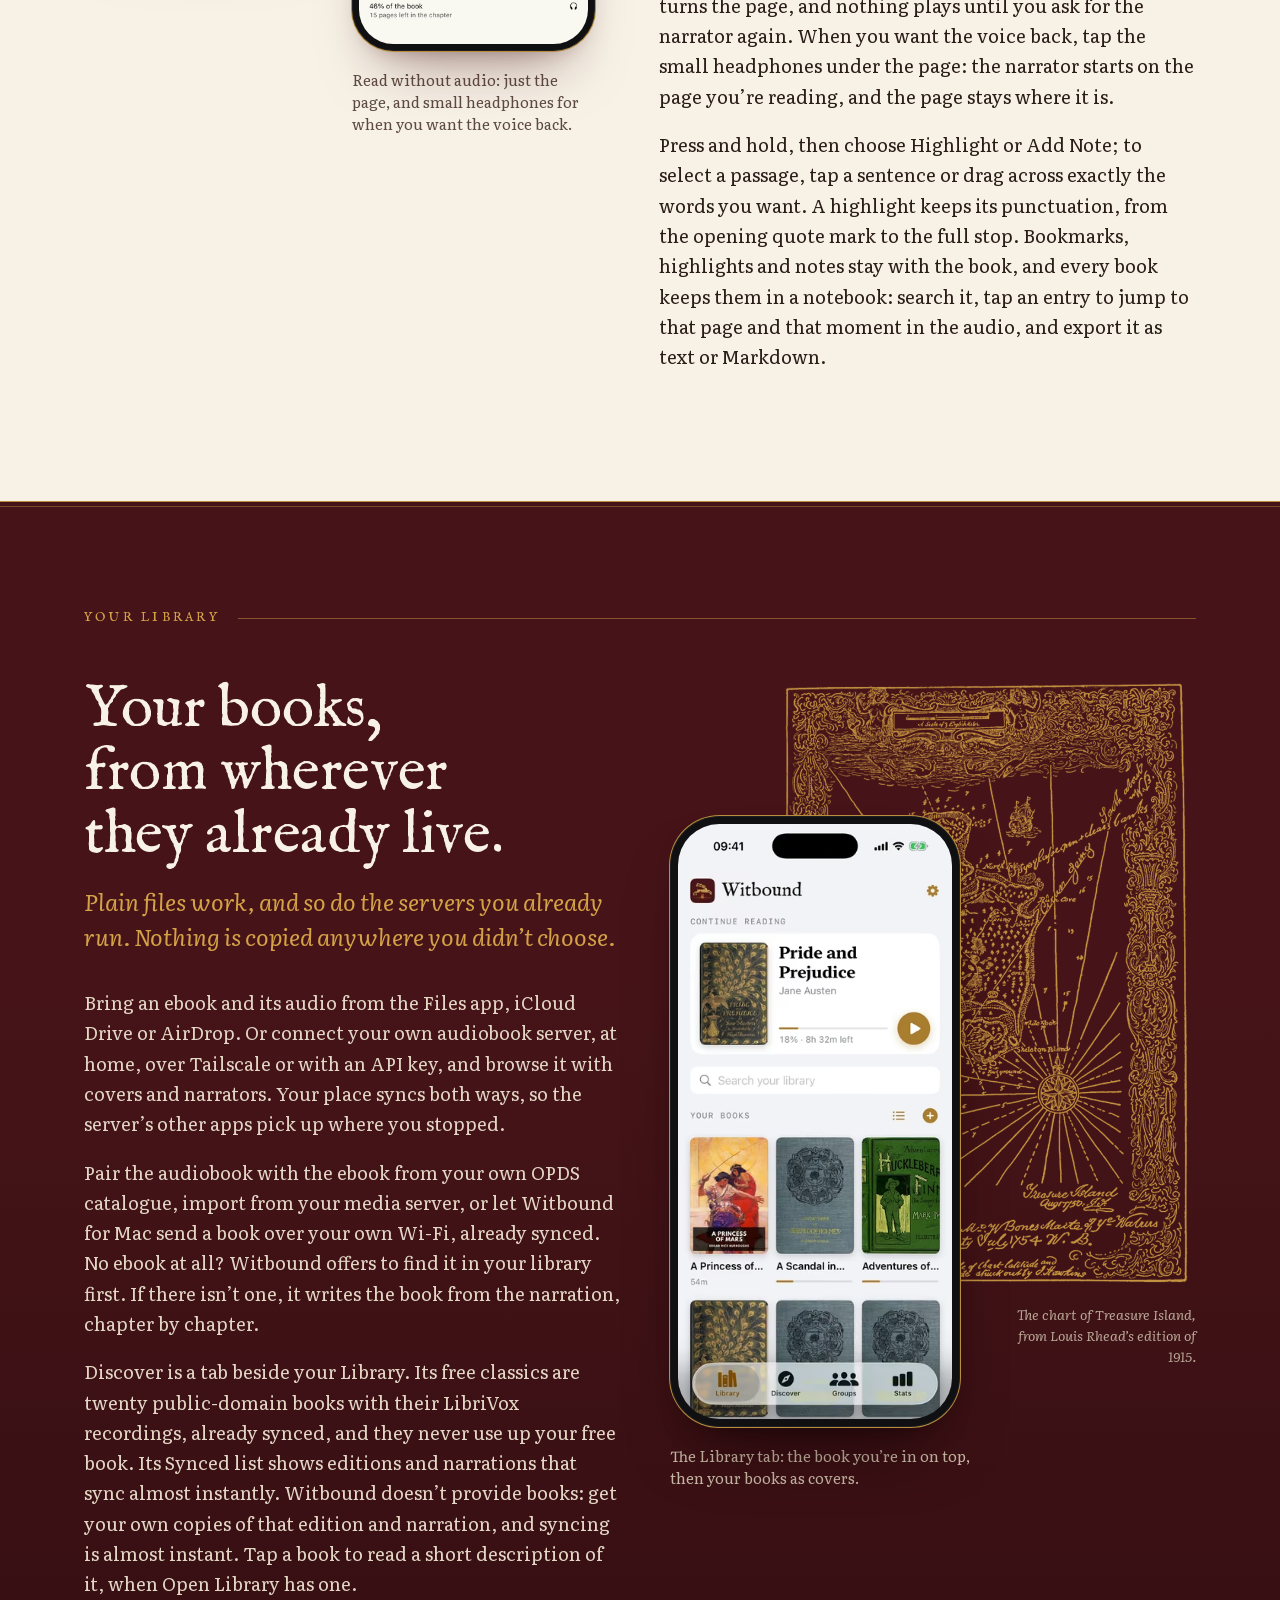
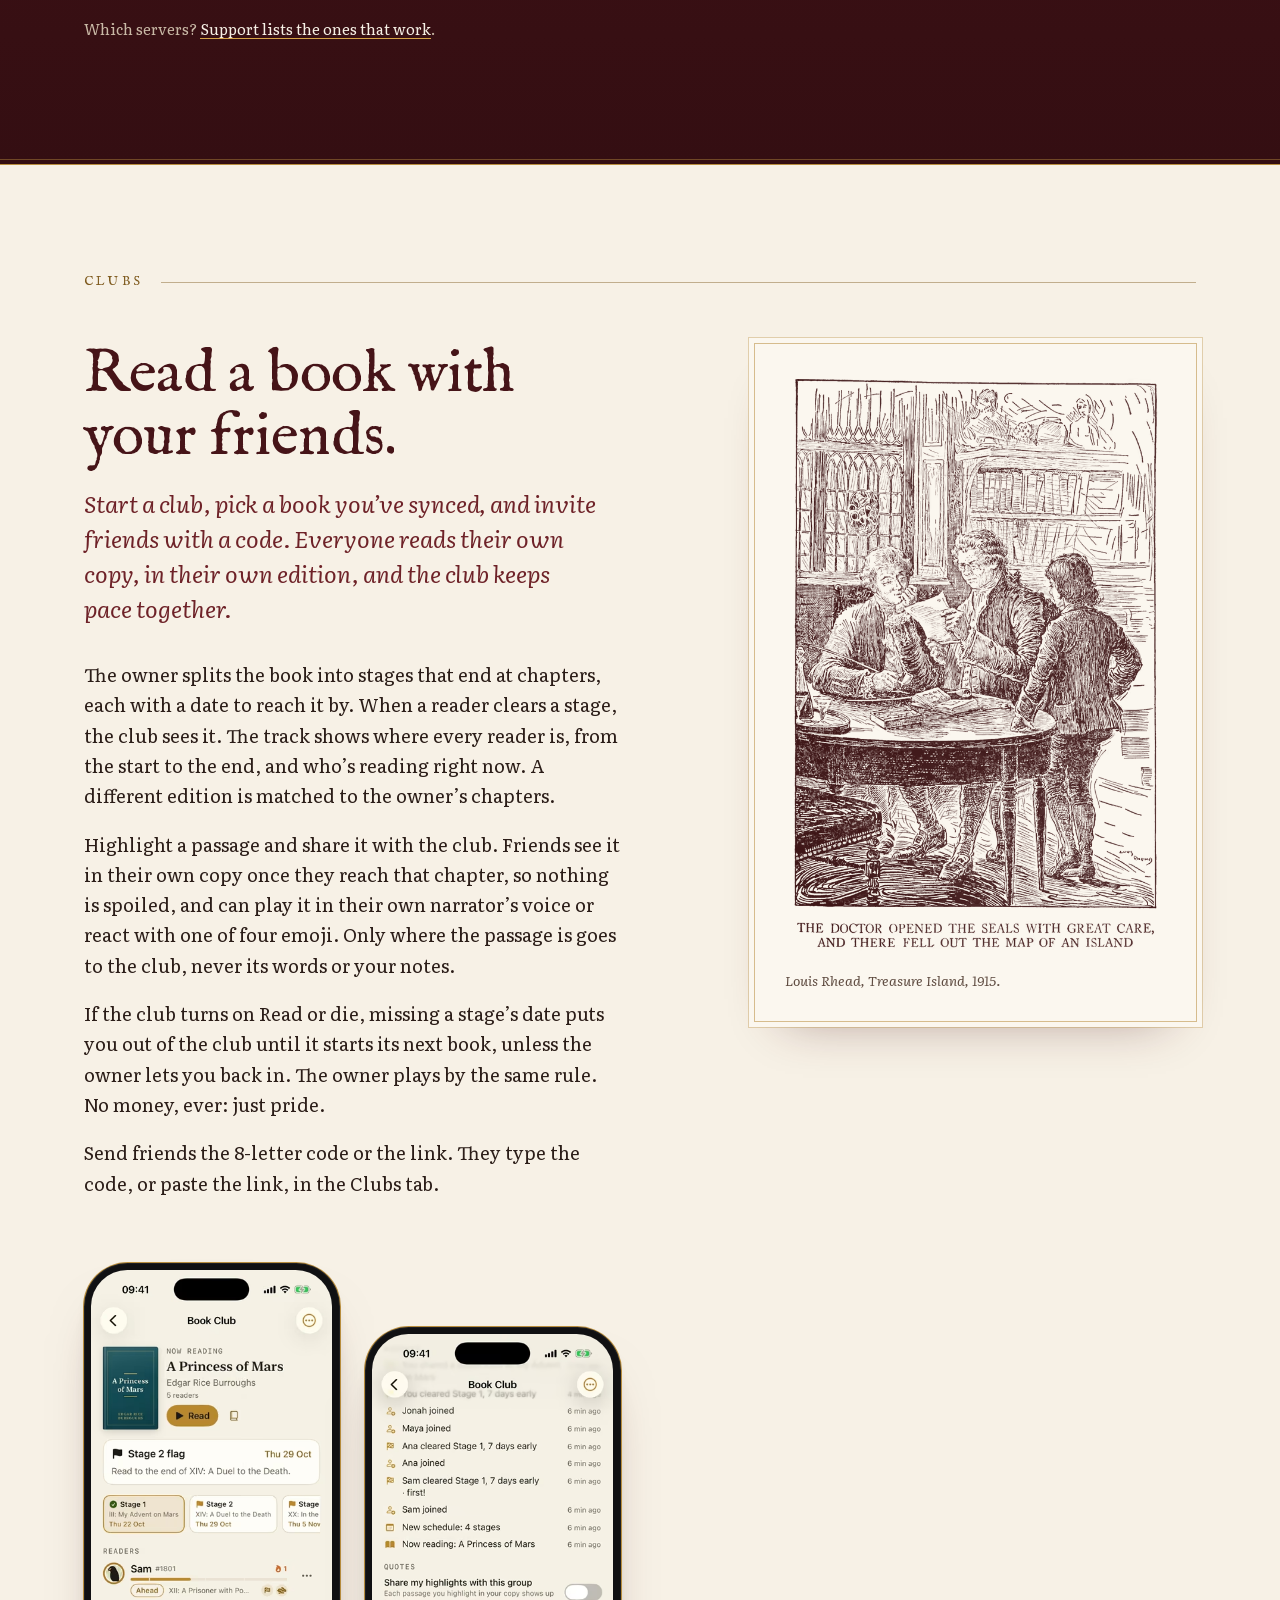
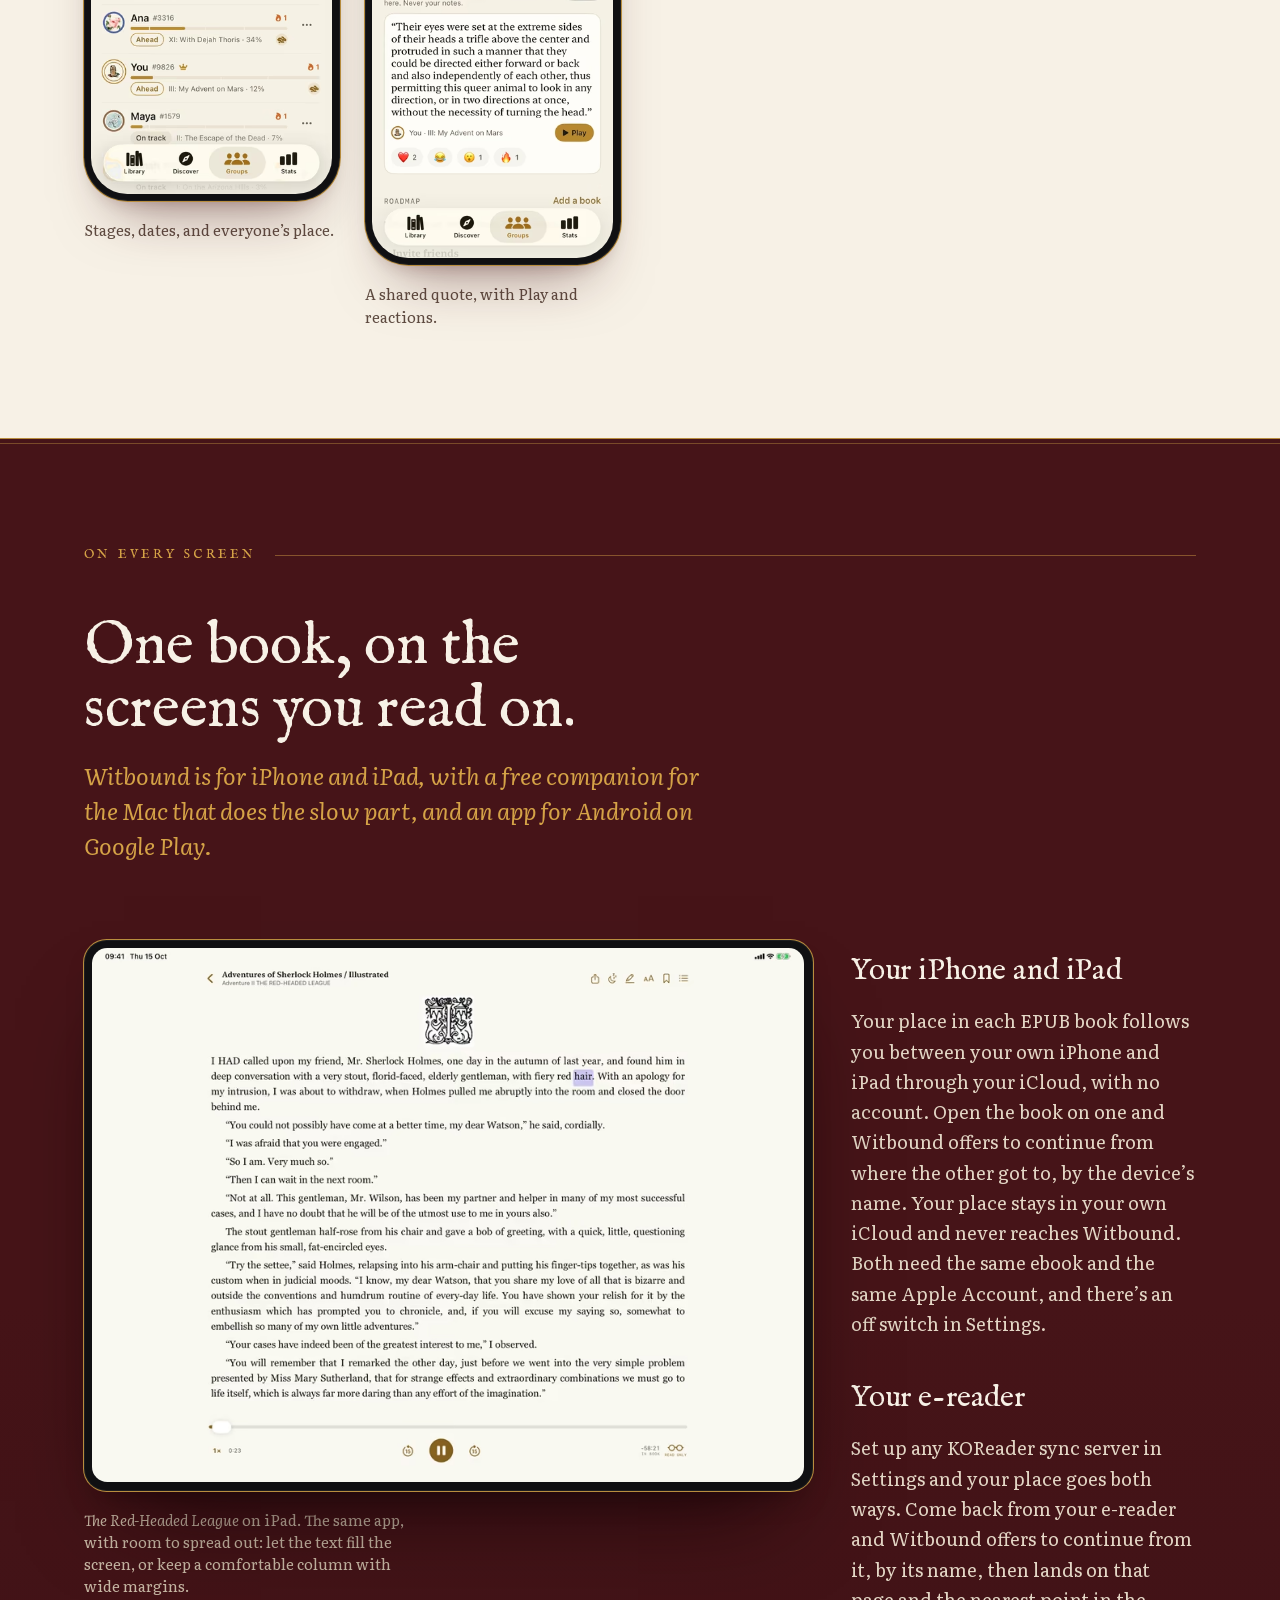
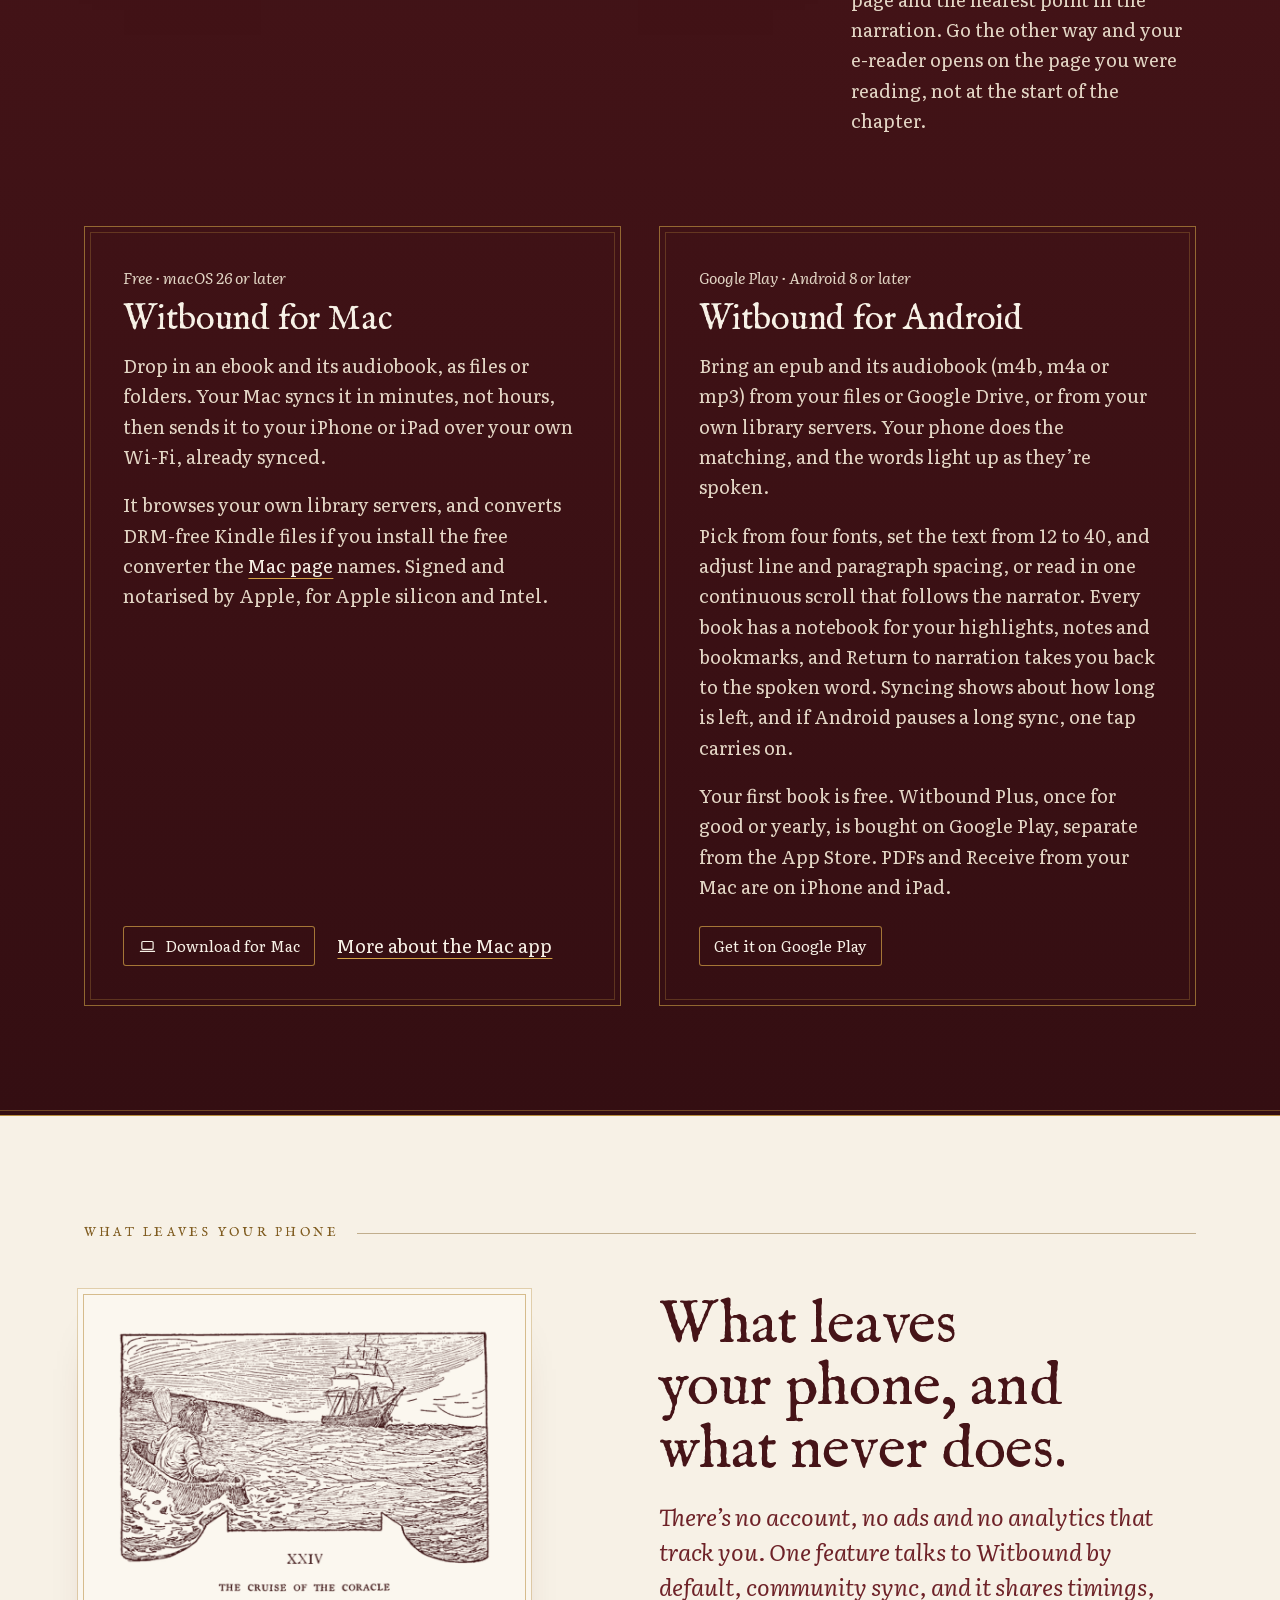
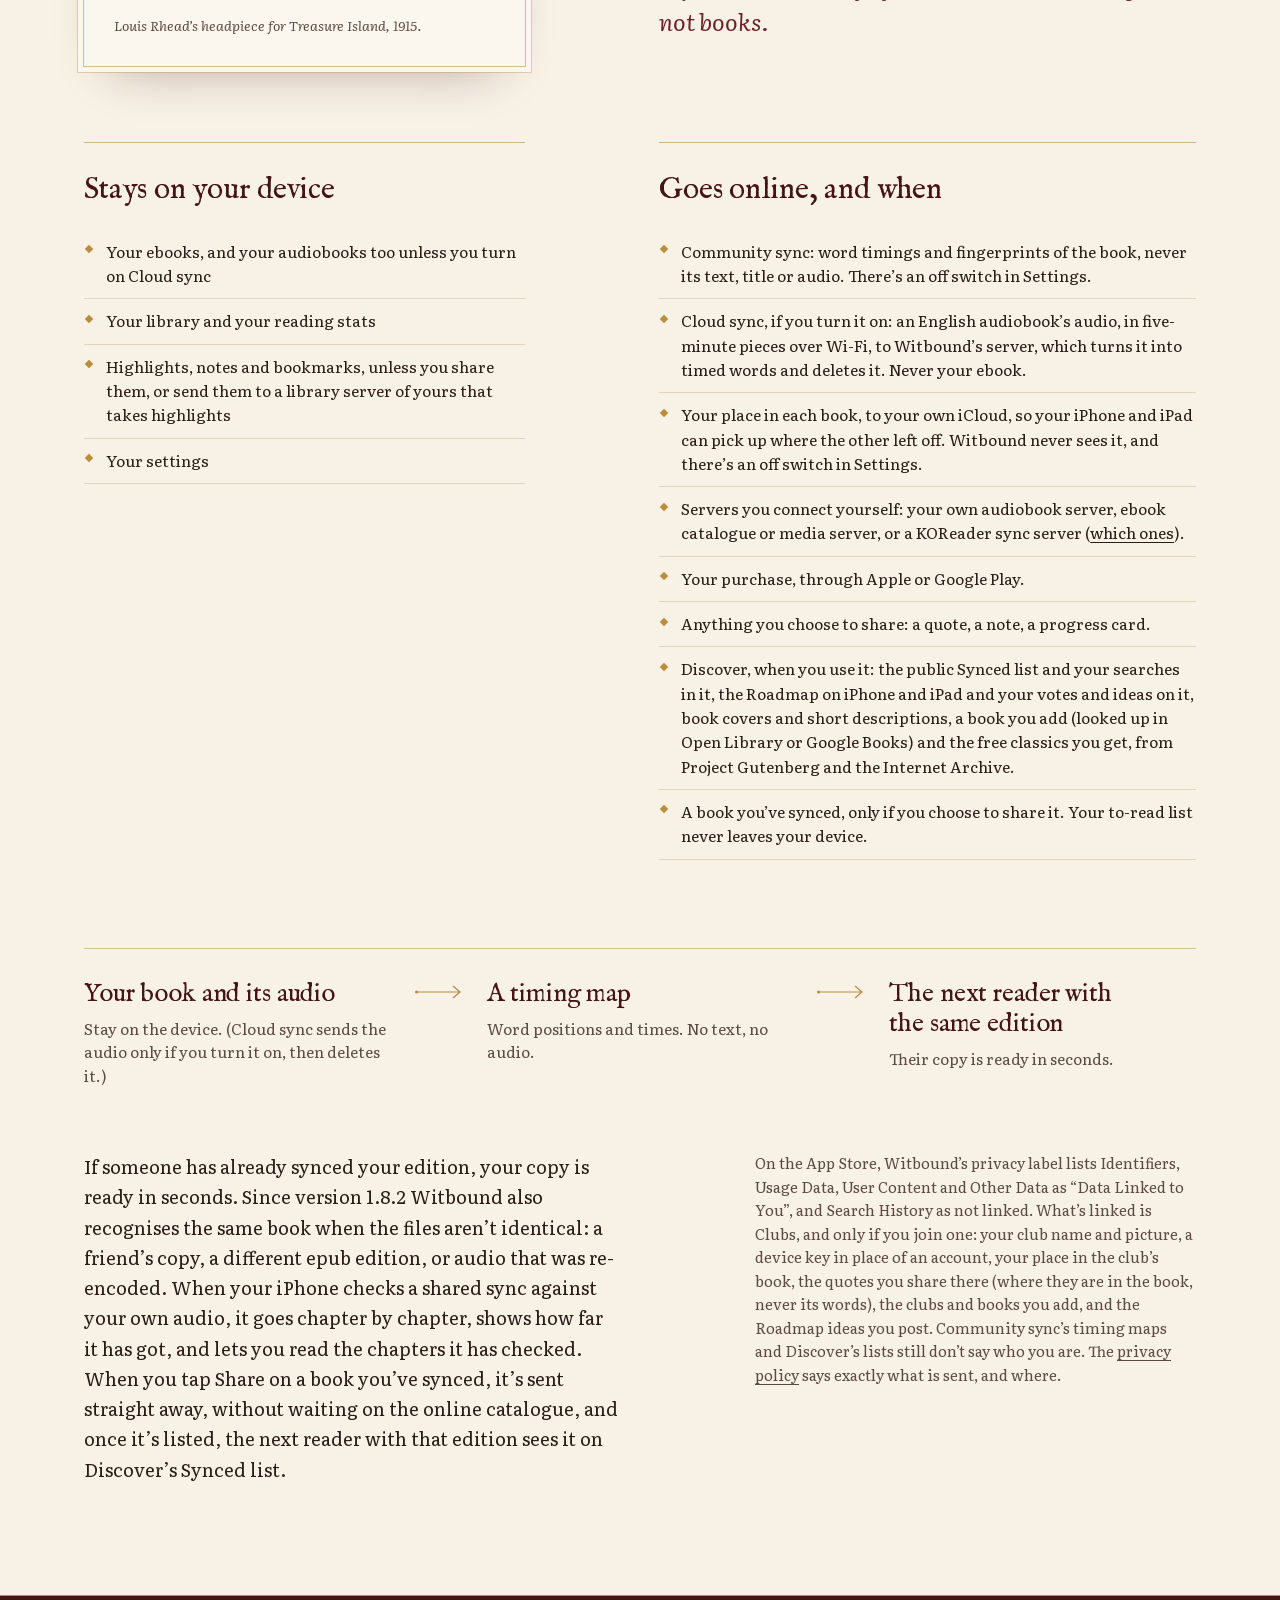
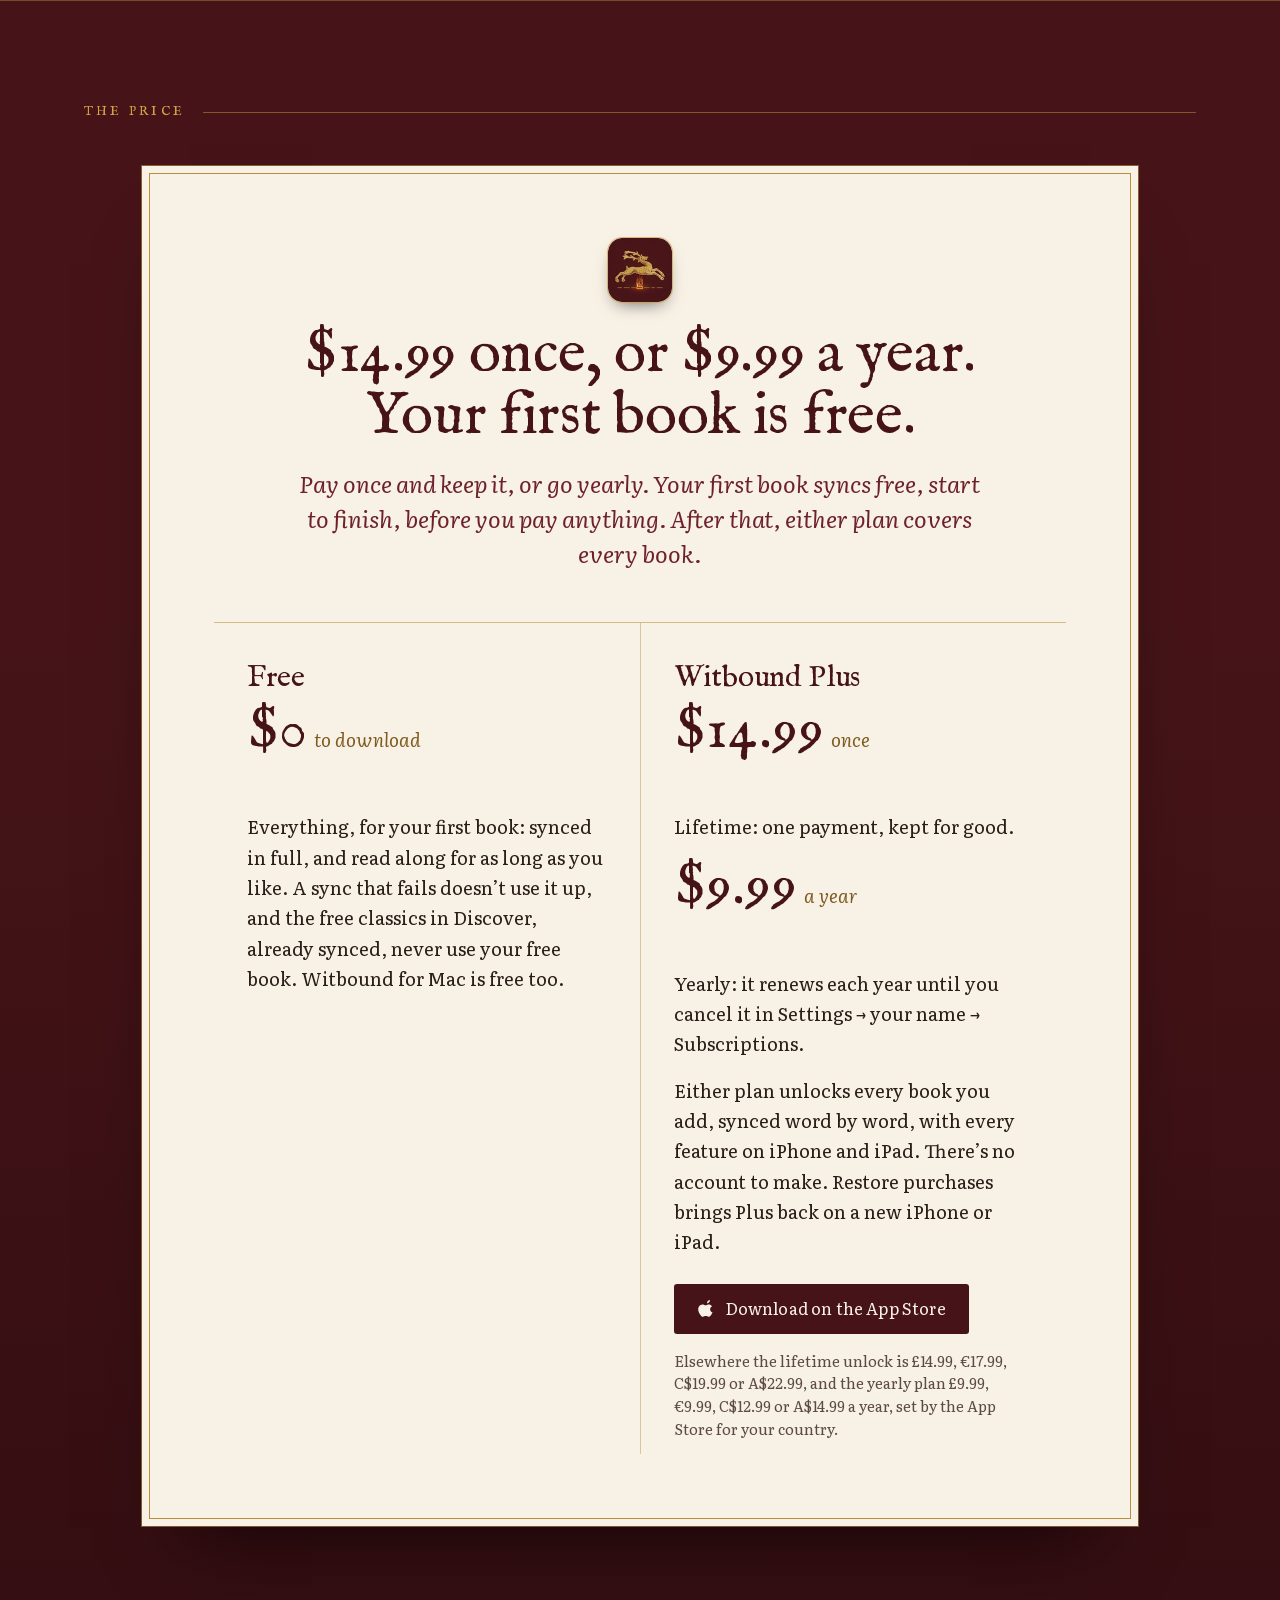
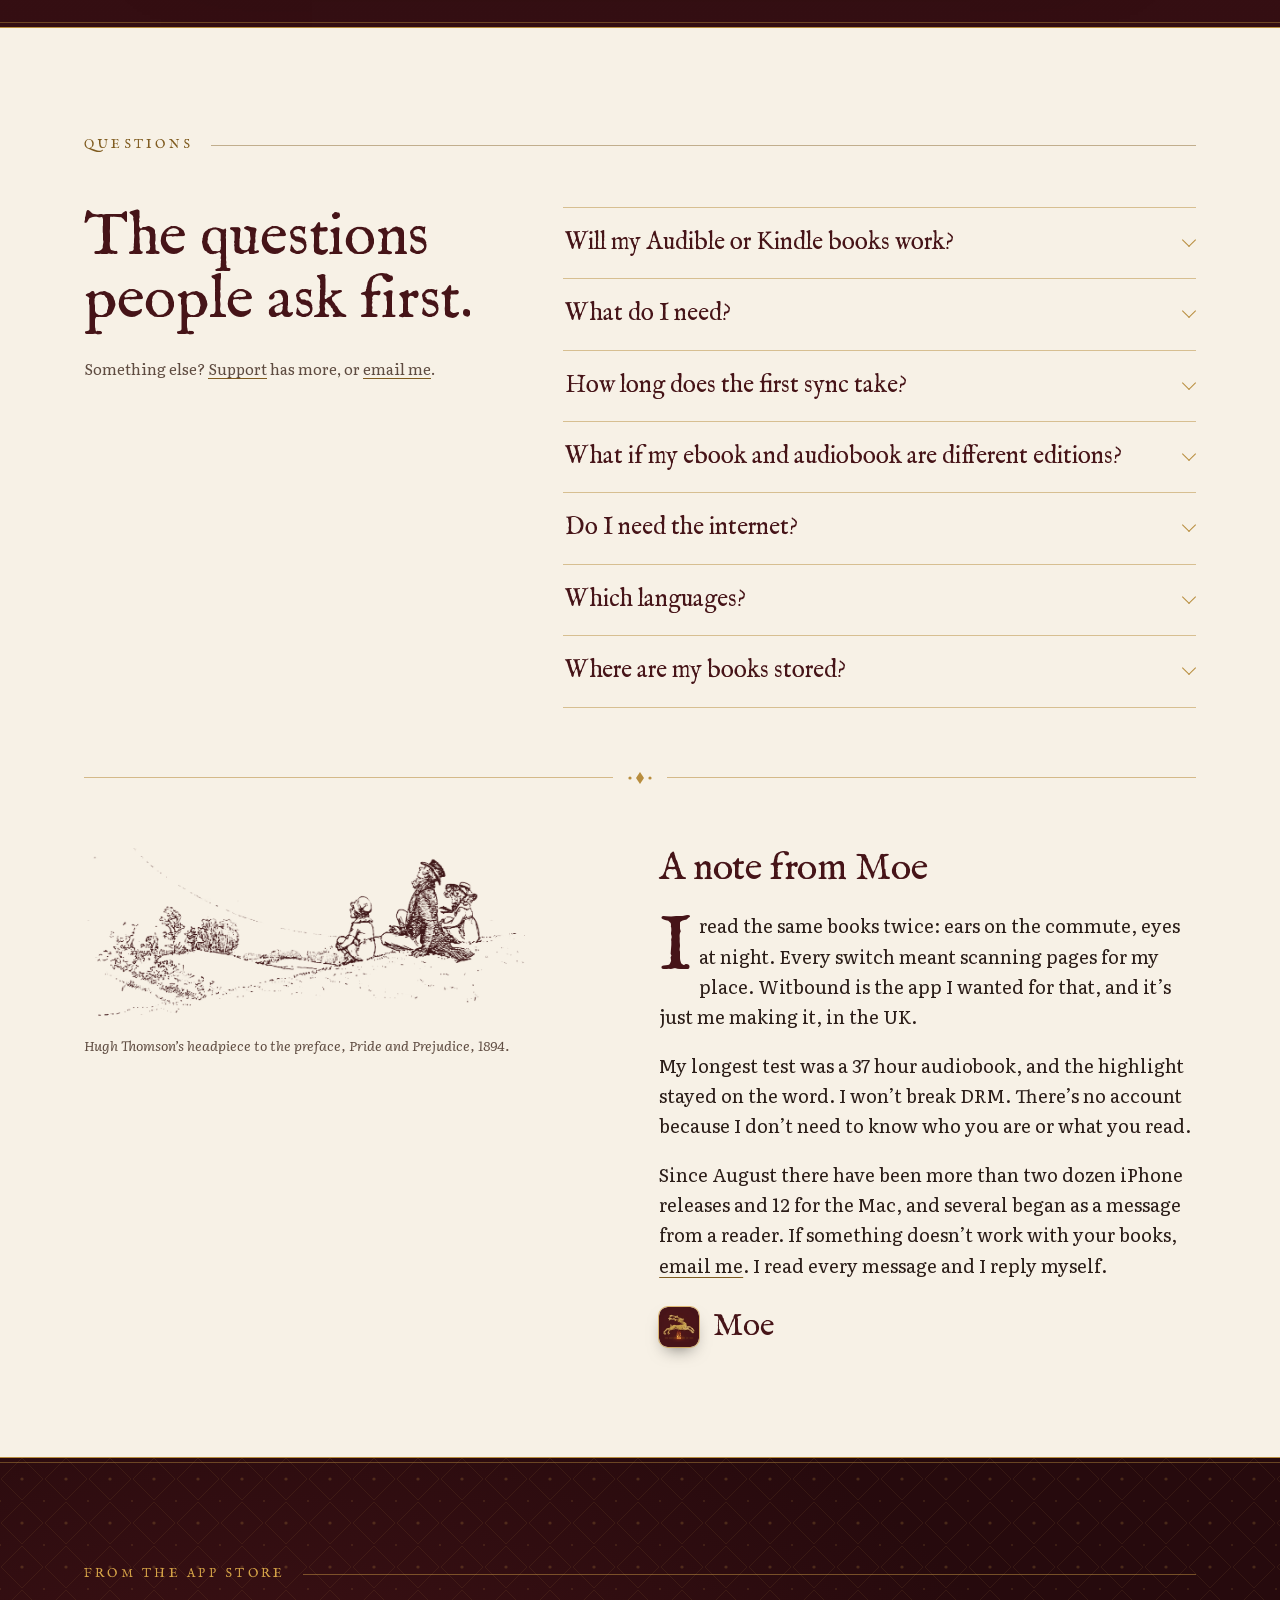
==== commit 8e7f1a26: "Price: Witbound Plus is $14.99 once or $9.99 a year (UK £14.99/£9.99), from 26 Oct" ====
--- a/index.html
+++ b/index.html
@@ -41,7 +41,7 @@
       "@type": "Offer",
       "name": "Witbound Plus, lifetime",
       "category": "one-time purchase",
-      "price": "24.99",
+      "price": "14.99",
       "priceCurrency": "USD",
       "availability": "https://schema.org/InStock"
     },
@@ -49,11 +49,11 @@
       "@type": "Offer",
       "name": "Witbound Plus, yearly",
       "category": "subscription",
-      "price": "14.99",
+      "price": "9.99",
       "priceCurrency": "USD",
       "priceSpecification": {
         "@type": "UnitPriceSpecification",
-        "price": "14.99",
+        "price": "9.99",
         "priceCurrency": "USD",
         "billingDuration": "P1Y"
       },
@@ -328,7 +328,7 @@
     <p class="wb-rh">The price</p>
     <div class="wb-sheet">
       <picture class="wb-tile"><source type="image/avif" srcset="assets/icon/icon-rounded-128.avif?v=1811"><img src="assets/icon/icon-rounded-128.webp?v=1811" width="64" height="64" alt="" loading="lazy" decoding="async"></picture>
-      <h2 class="wb-h2" id="wb-price-title"><span class="wb-ln">$24.99 once, or $14.99 a year.</span> Your first book is free.</h2>
+      <h2 class="wb-h2" id="wb-price-title"><span class="wb-ln">$14.99 once, or $9.99 a year.</span> Your first book is free.</h2>
       <p class="wb-lede">Pay once and keep it, or go yearly. Your first book syncs free, start to finish, before you pay anything. After that, either plan covers every book.</p>
       <div class="wb-tiers">
         <section aria-labelledby="wb-plan-free">
@@ -338,13 +338,13 @@
         </section>
         <section aria-labelledby="wb-plan-plus">
           <h3 id="wb-plan-plus">Witbound Plus</h3>
-          <p class="wb-amount">$24.99<small>once</small></p>
+          <p class="wb-amount">$14.99<small>once</small></p>
           <p>Lifetime: one payment, kept for good.</p>
-          <p class="wb-amount">$14.99<small>a year</small></p>
+          <p class="wb-amount">$9.99<small>a year</small></p>
           <p>Yearly: it renews each year until you cancel it in Settings &rarr; your name &rarr; Subscriptions.</p>
           <p>Either plan unlocks every book you add, synced word by word, with every feature on iPhone and iPad. There&rsquo;s no account to make. Restore purchases brings Plus back on a new iPhone or iPad.</p>
           <a class="wb-btn wb-btn-main" href="https://apps.apple.com/app/id6795587495"><svg viewBox="0 0 24 24" fill="currentColor" aria-hidden="true" focusable="false"><path d="M16.5 1.4c.1 1-.3 2-1 2.8-.7.8-1.8 1.4-2.8 1.3-.1-1 .3-2 1-2.7.7-.8 1.9-1.4 2.8-1.4zM19.9 17c-.5 1.2-.8 1.7-1.4 2.7-.9 1.4-2.2 3.1-3.7 3.1-1.4 0-1.7-.9-3.6-.9s-2.3.9-3.6.9c-1.6 0-2.8-1.6-3.7-3C1.2 16.4.9 12 2.5 9.7c1.1-1.6 2.9-2.6 4.5-2.6 1.7 0 2.7 1 4.1 1 1.3 0 2.1-1 4.1-1 1.4 0 2.9.8 4 2.1-3.5 1.9-3 6.9.6 7.8z"/></svg>Download on the App Store</a>
-          <p class="wb-small" style="margin-top:16px">Elsewhere the lifetime unlock is &pound;24.99, &euro;29.99, C$34.99 or A$39.99, and the yearly plan &pound;14.99, &euro;17.99, C$19.99 or A$22.99 a year, set by the App Store for your country.</p>
+          <p class="wb-small" style="margin-top:16px">Elsewhere the lifetime unlock is &pound;14.99, &euro;17.99, C$19.99 or A$22.99, and the yearly plan &pound;9.99, &euro;9.99, C$12.99 or A$14.99 a year, set by the App Store for your country.</p>
         </section>
       </div>
     </div>
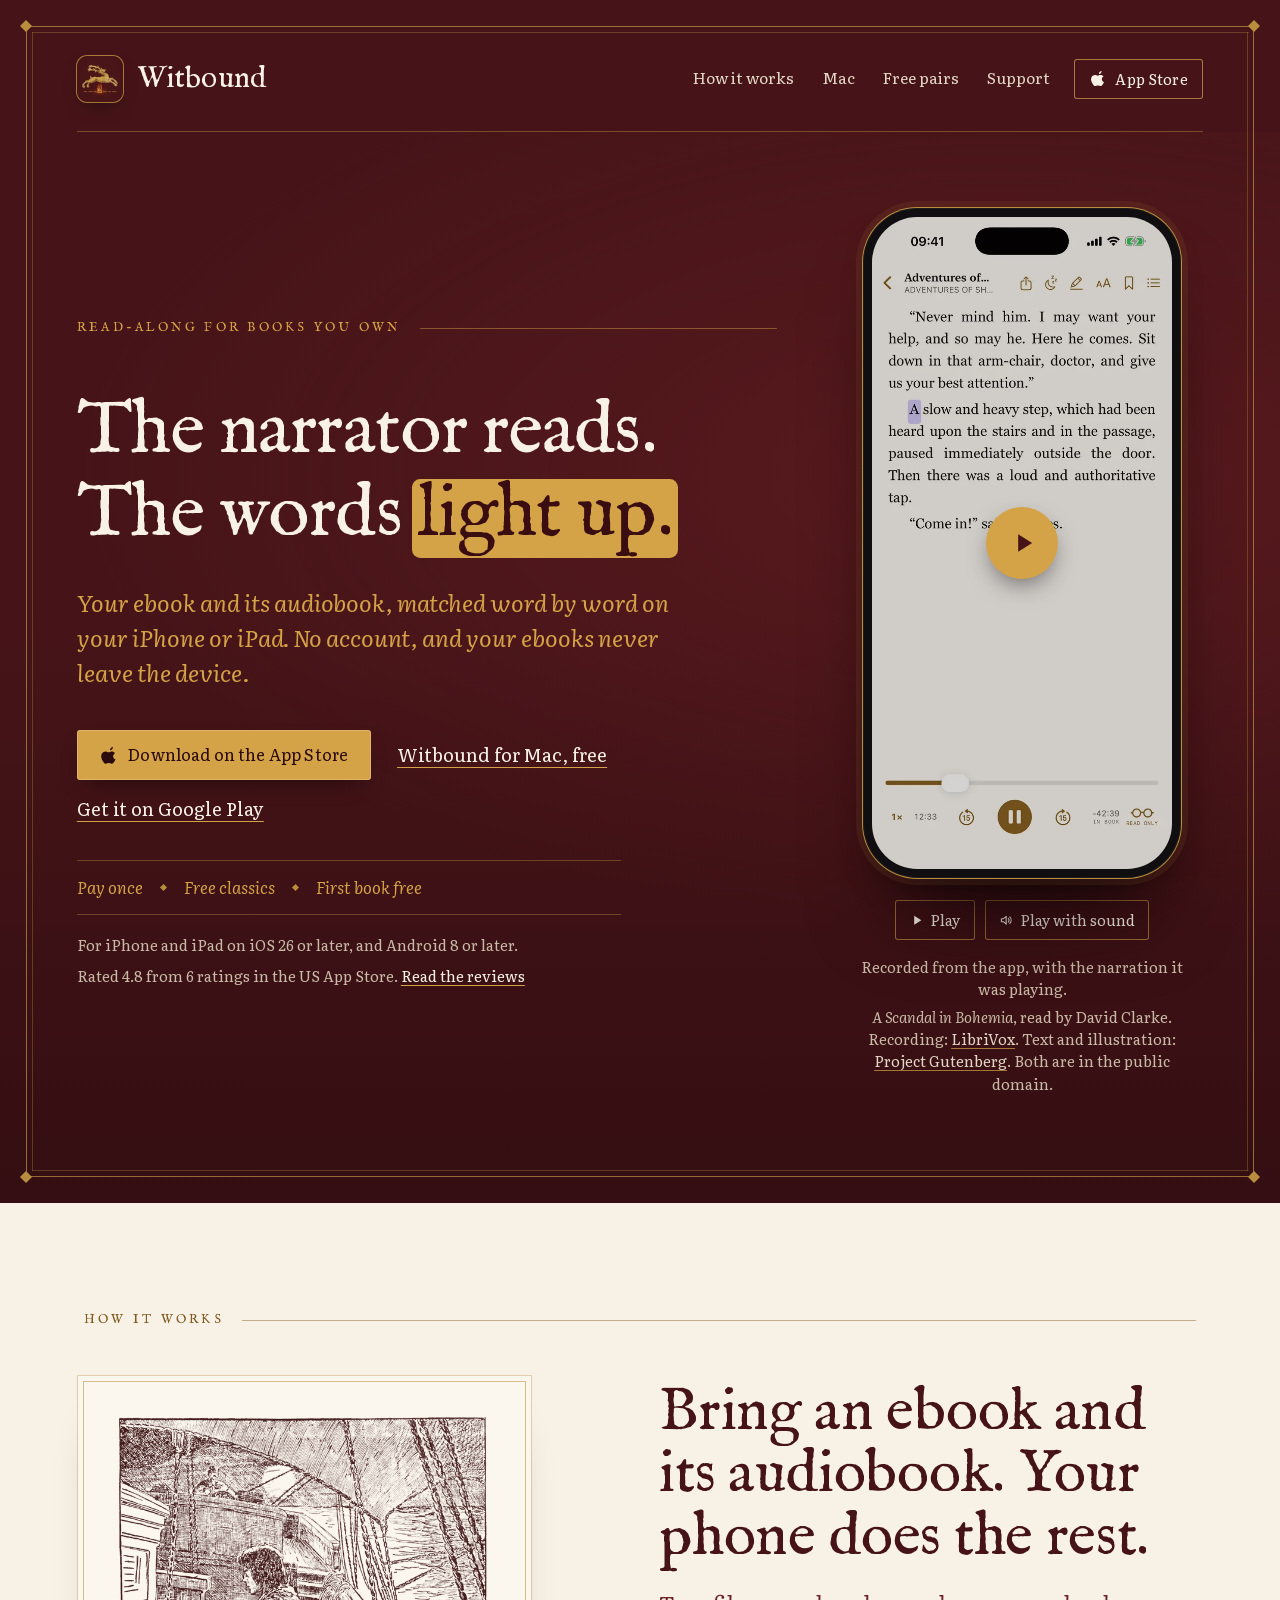
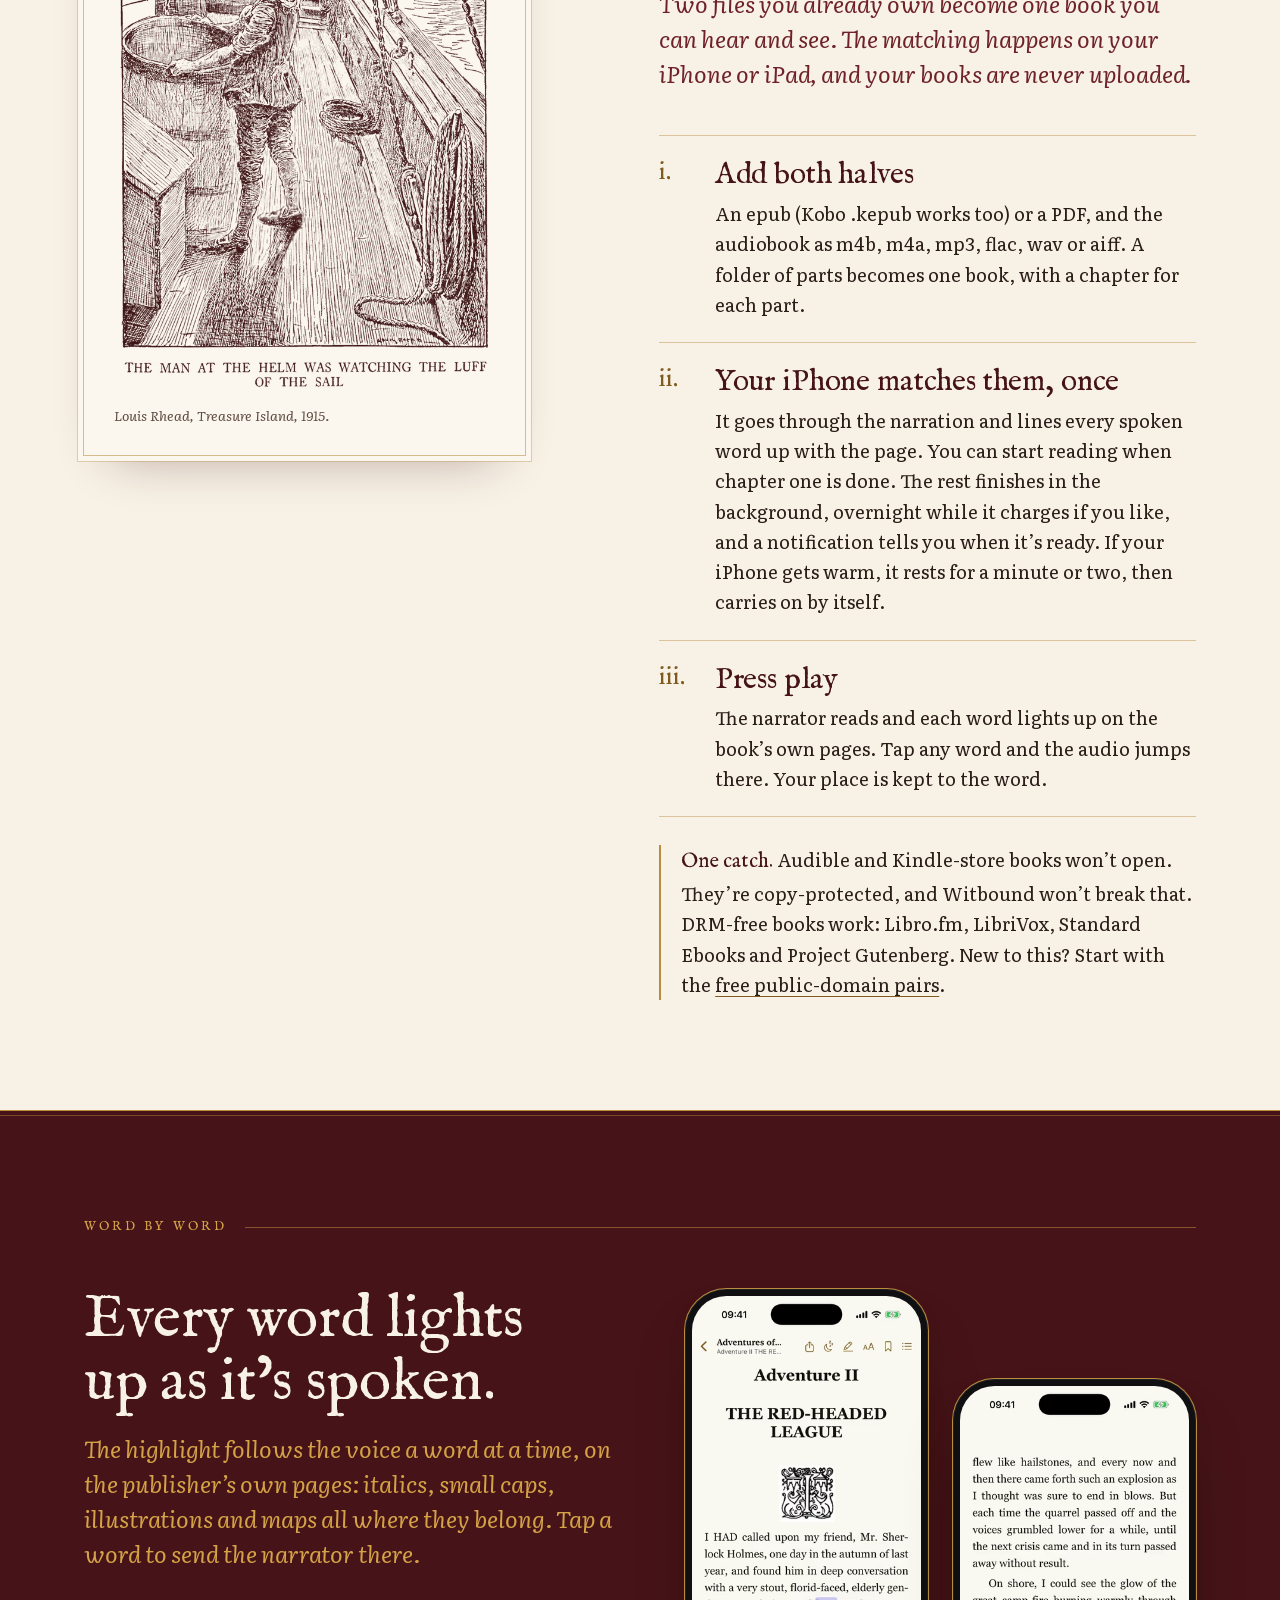
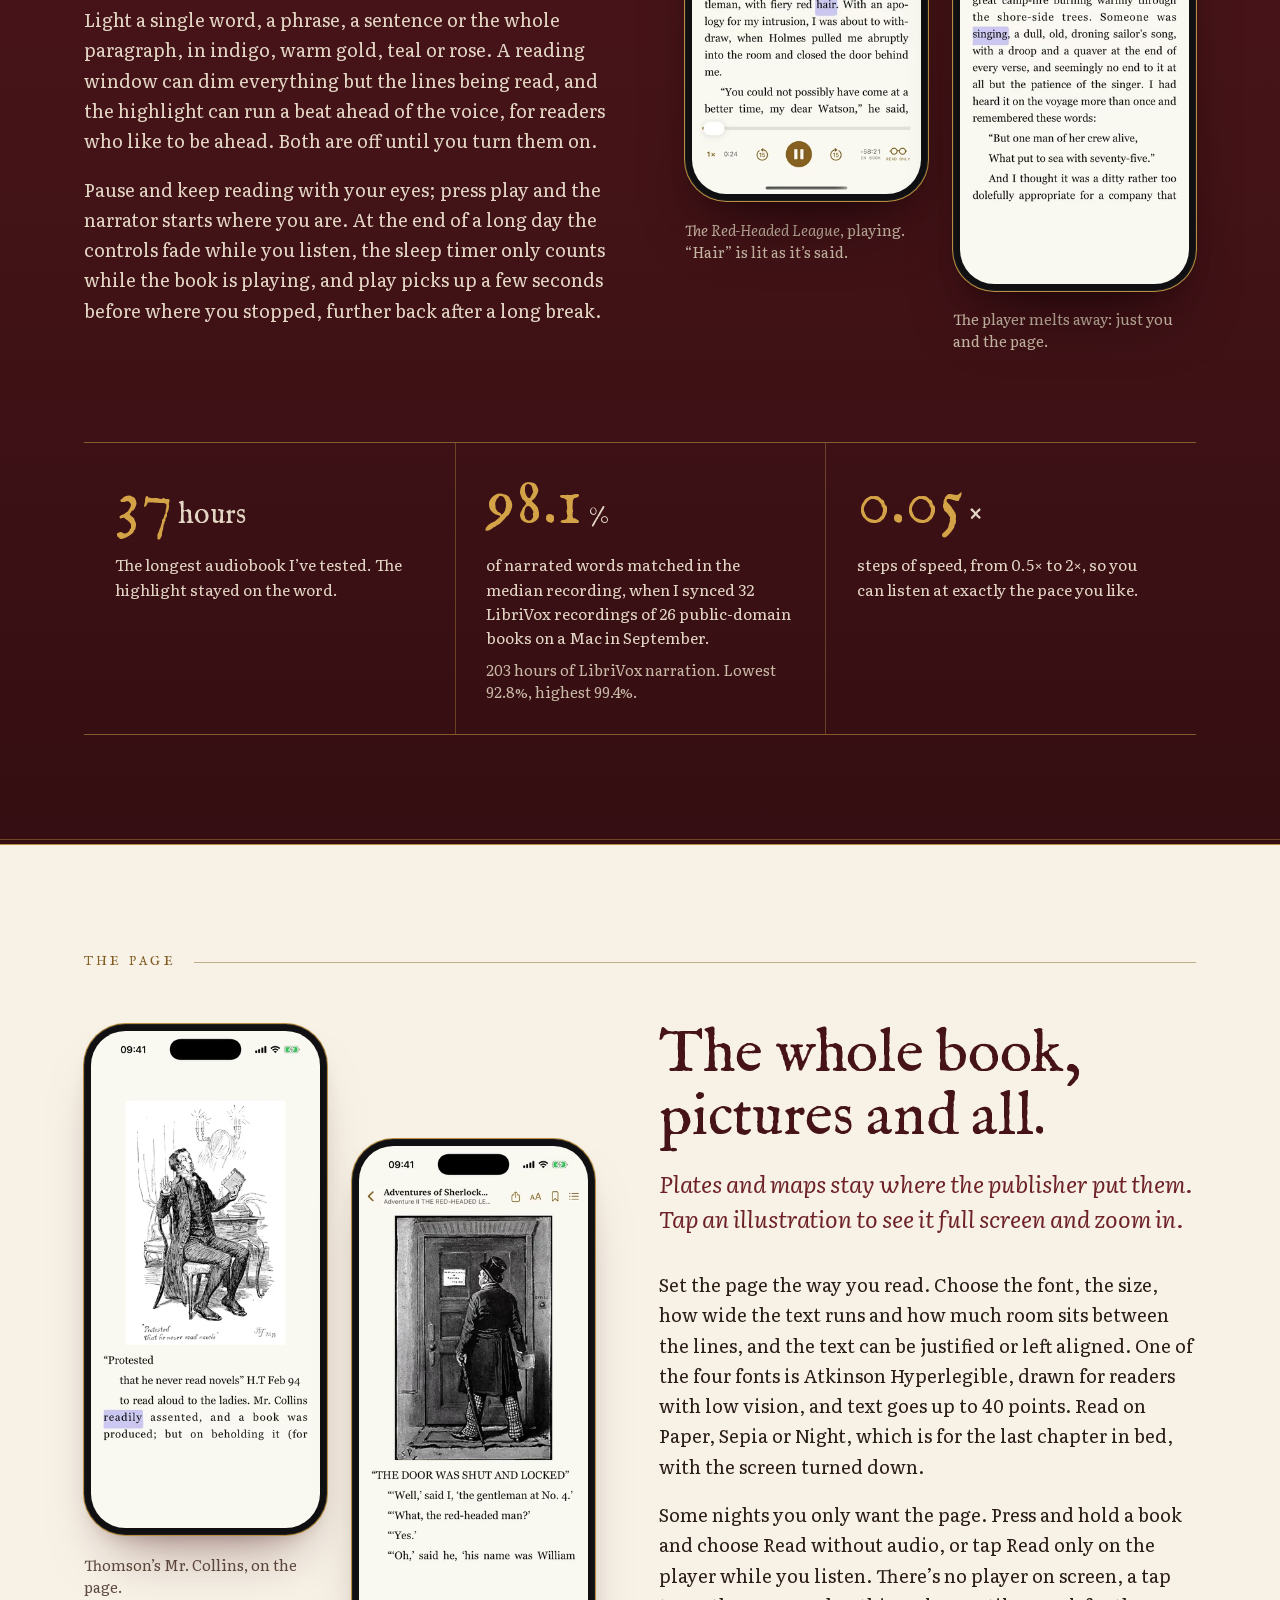
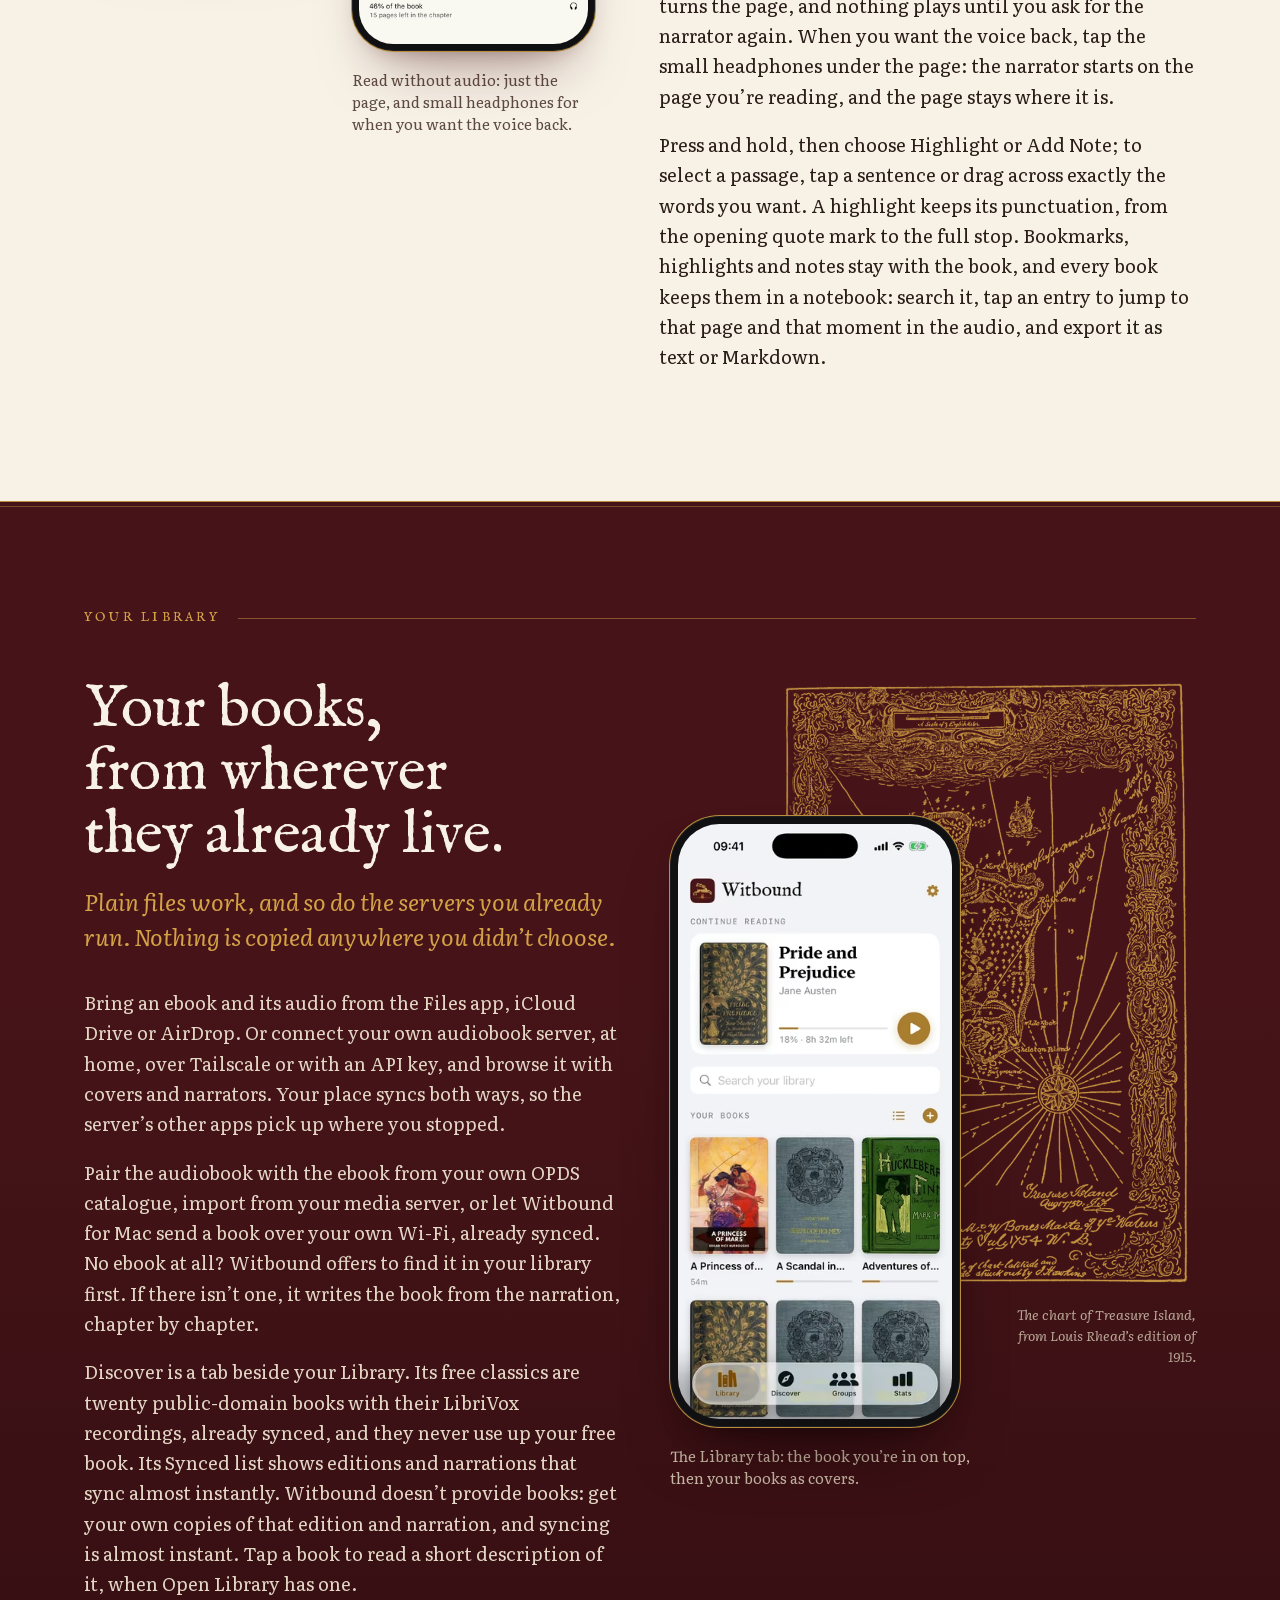
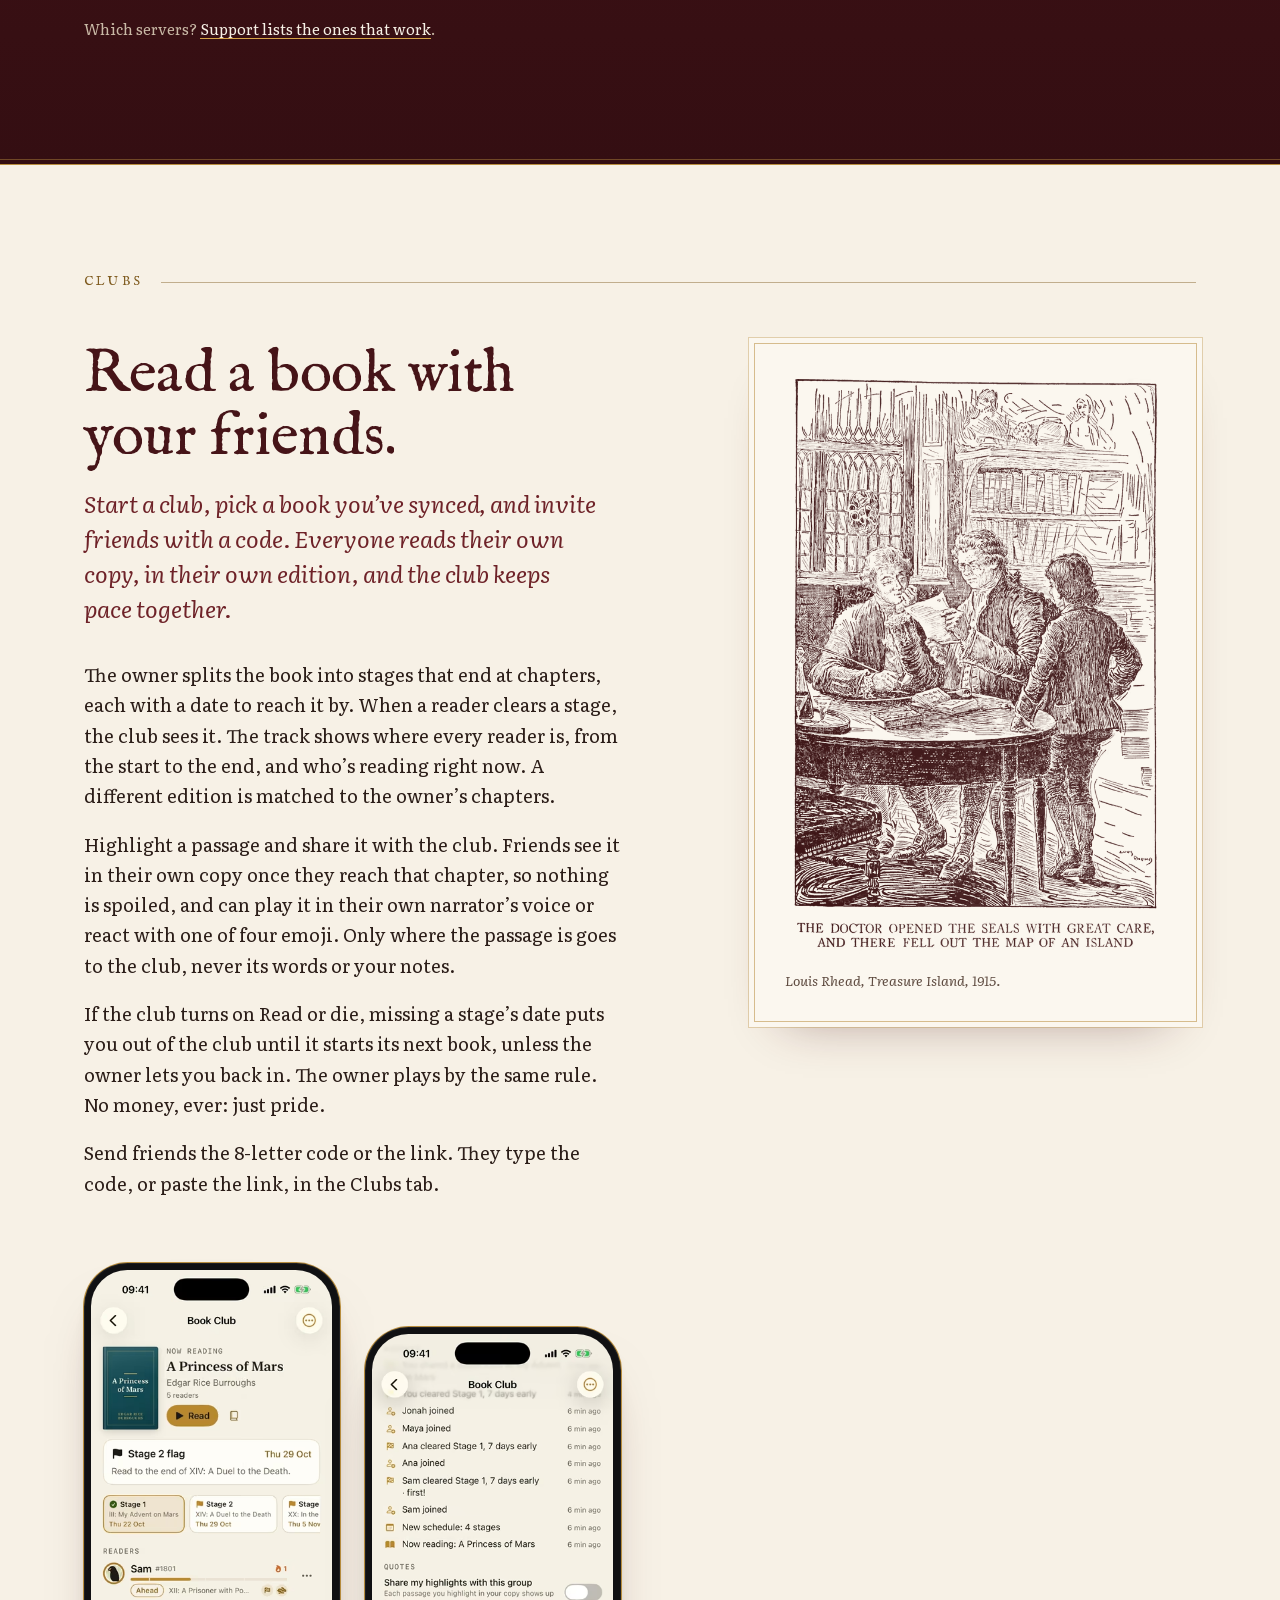
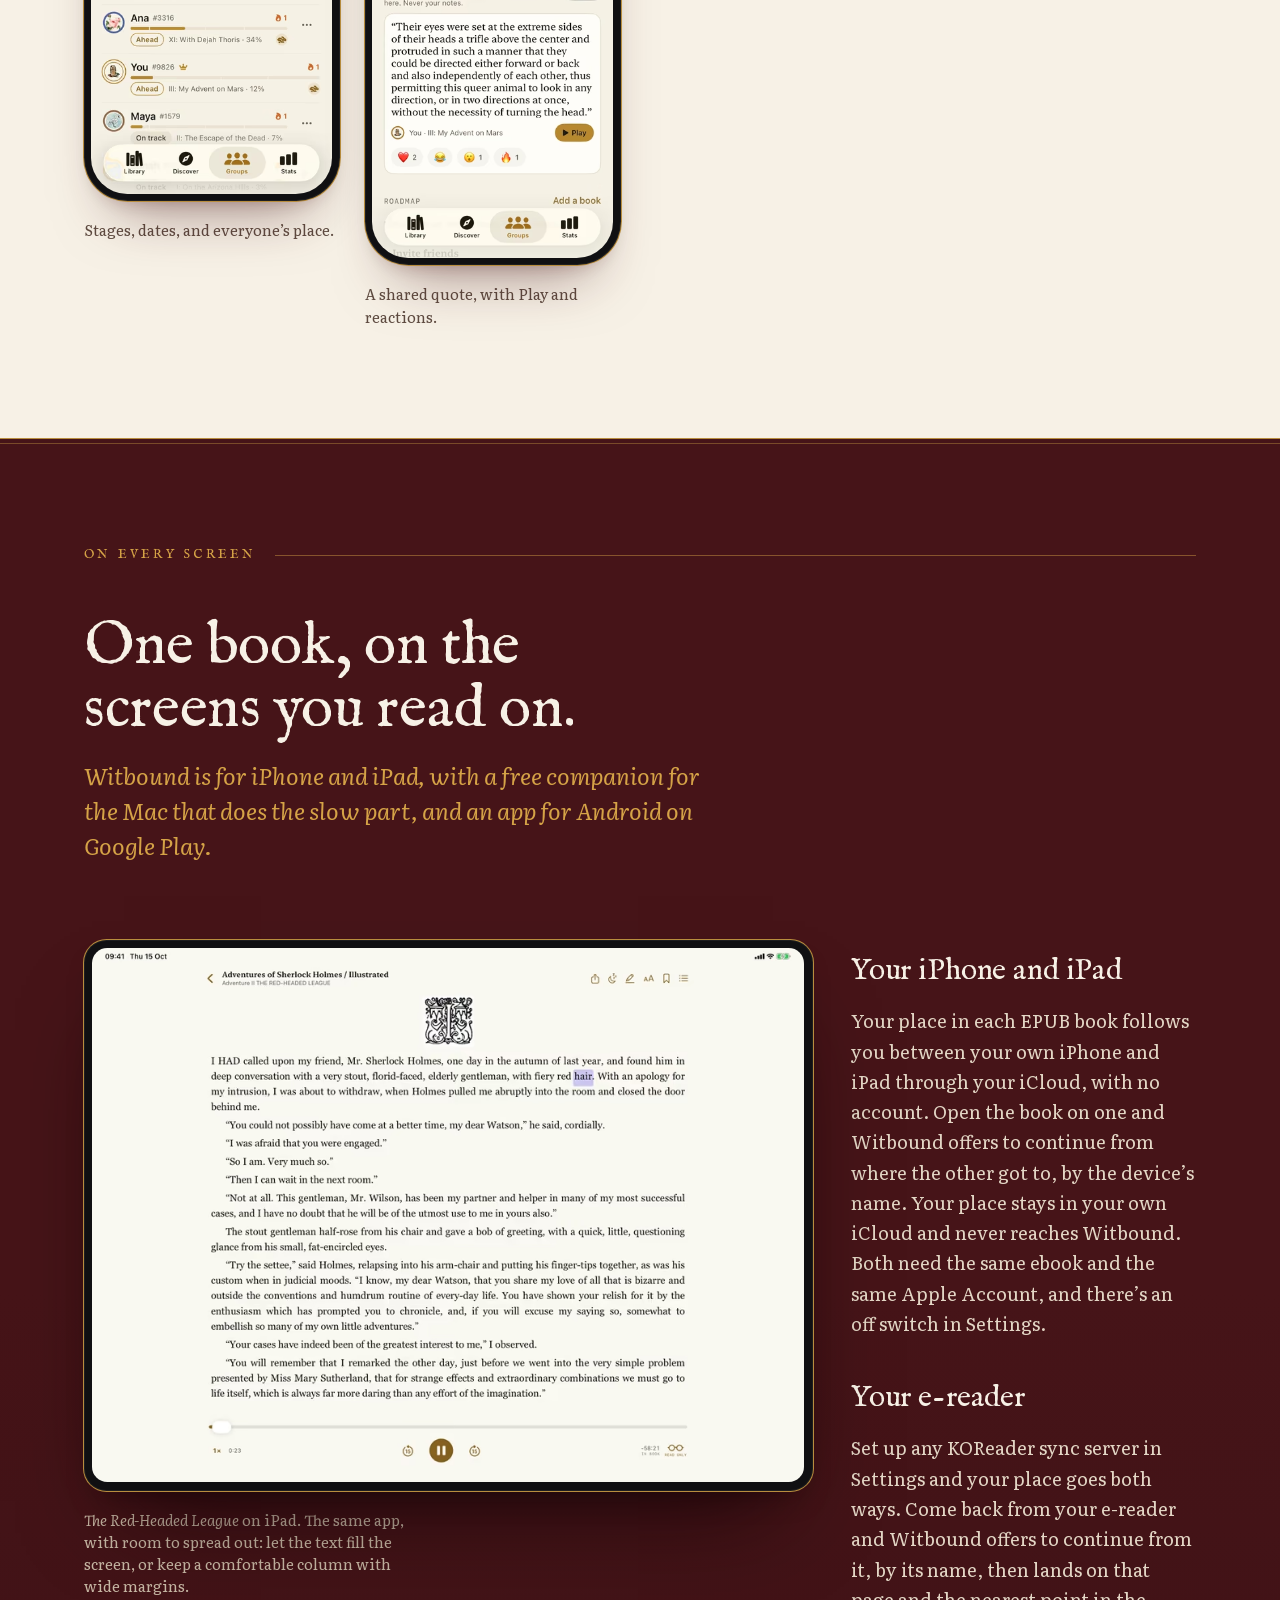
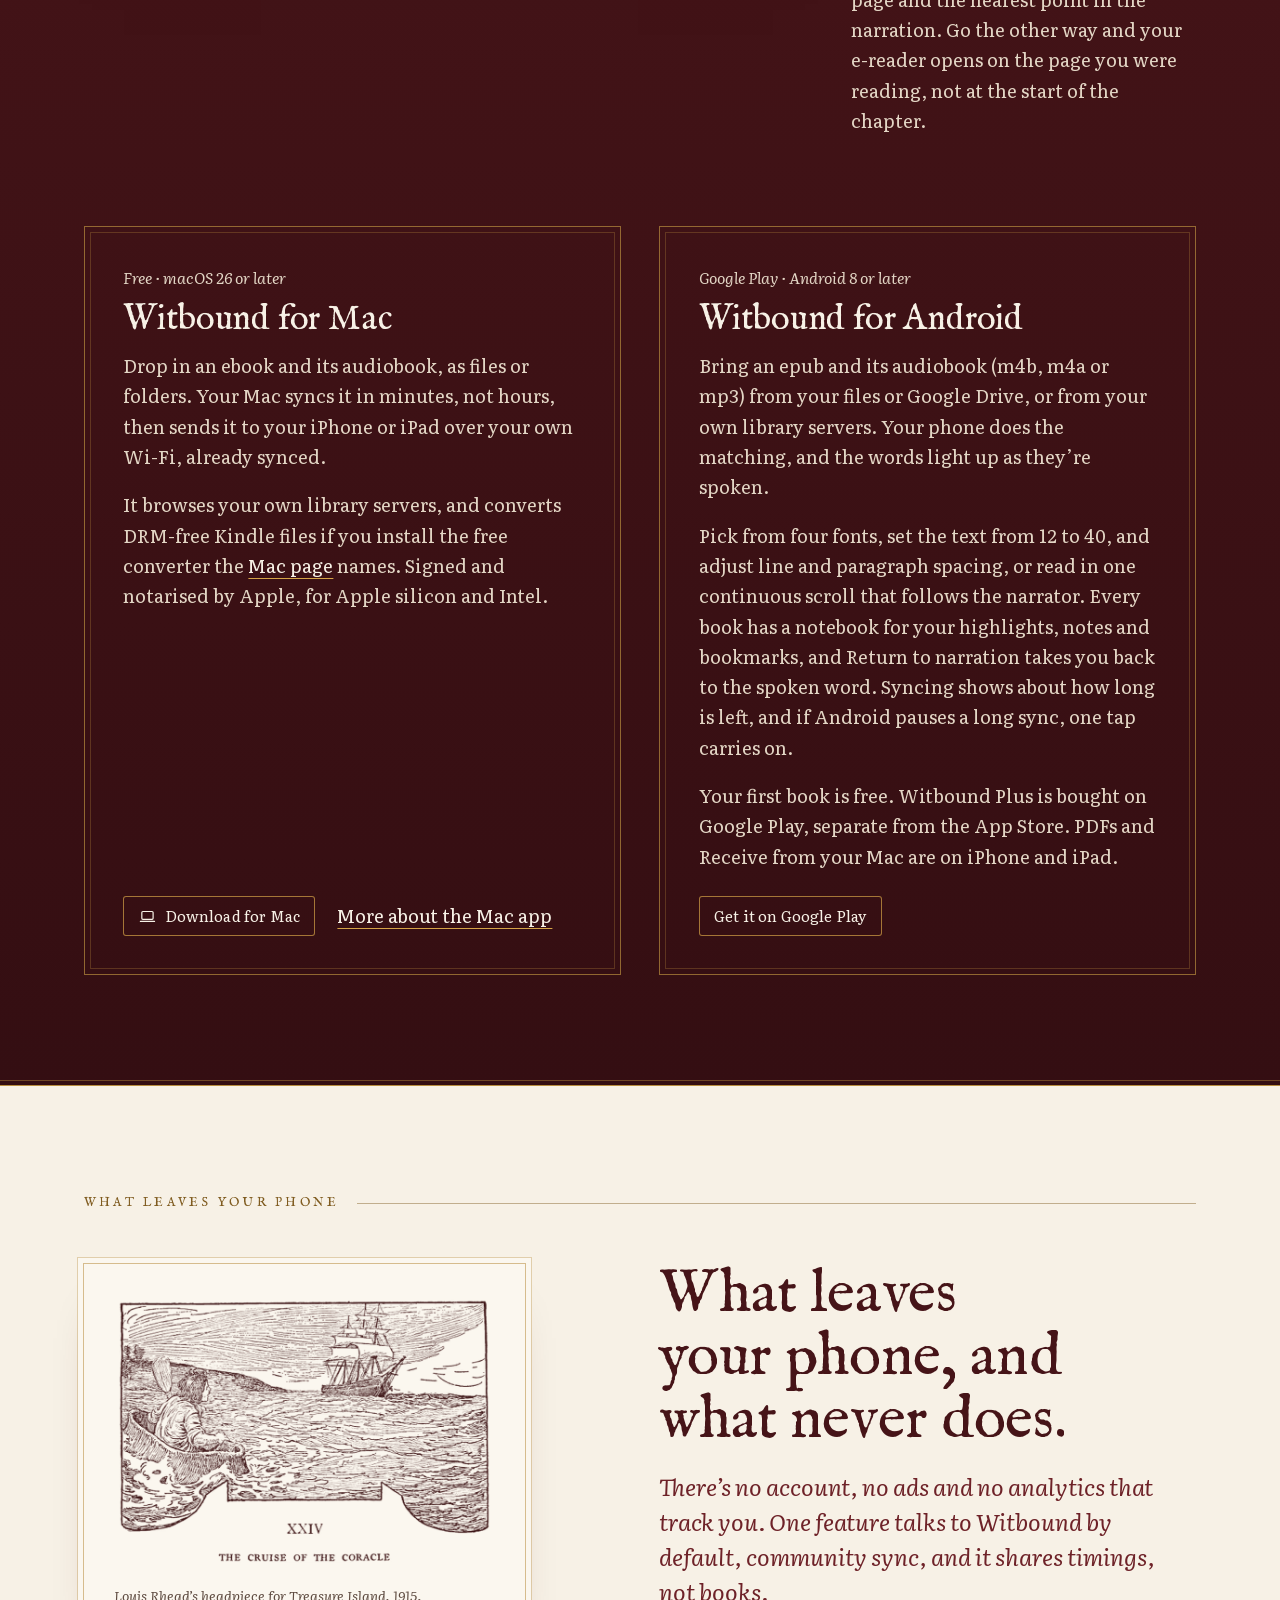
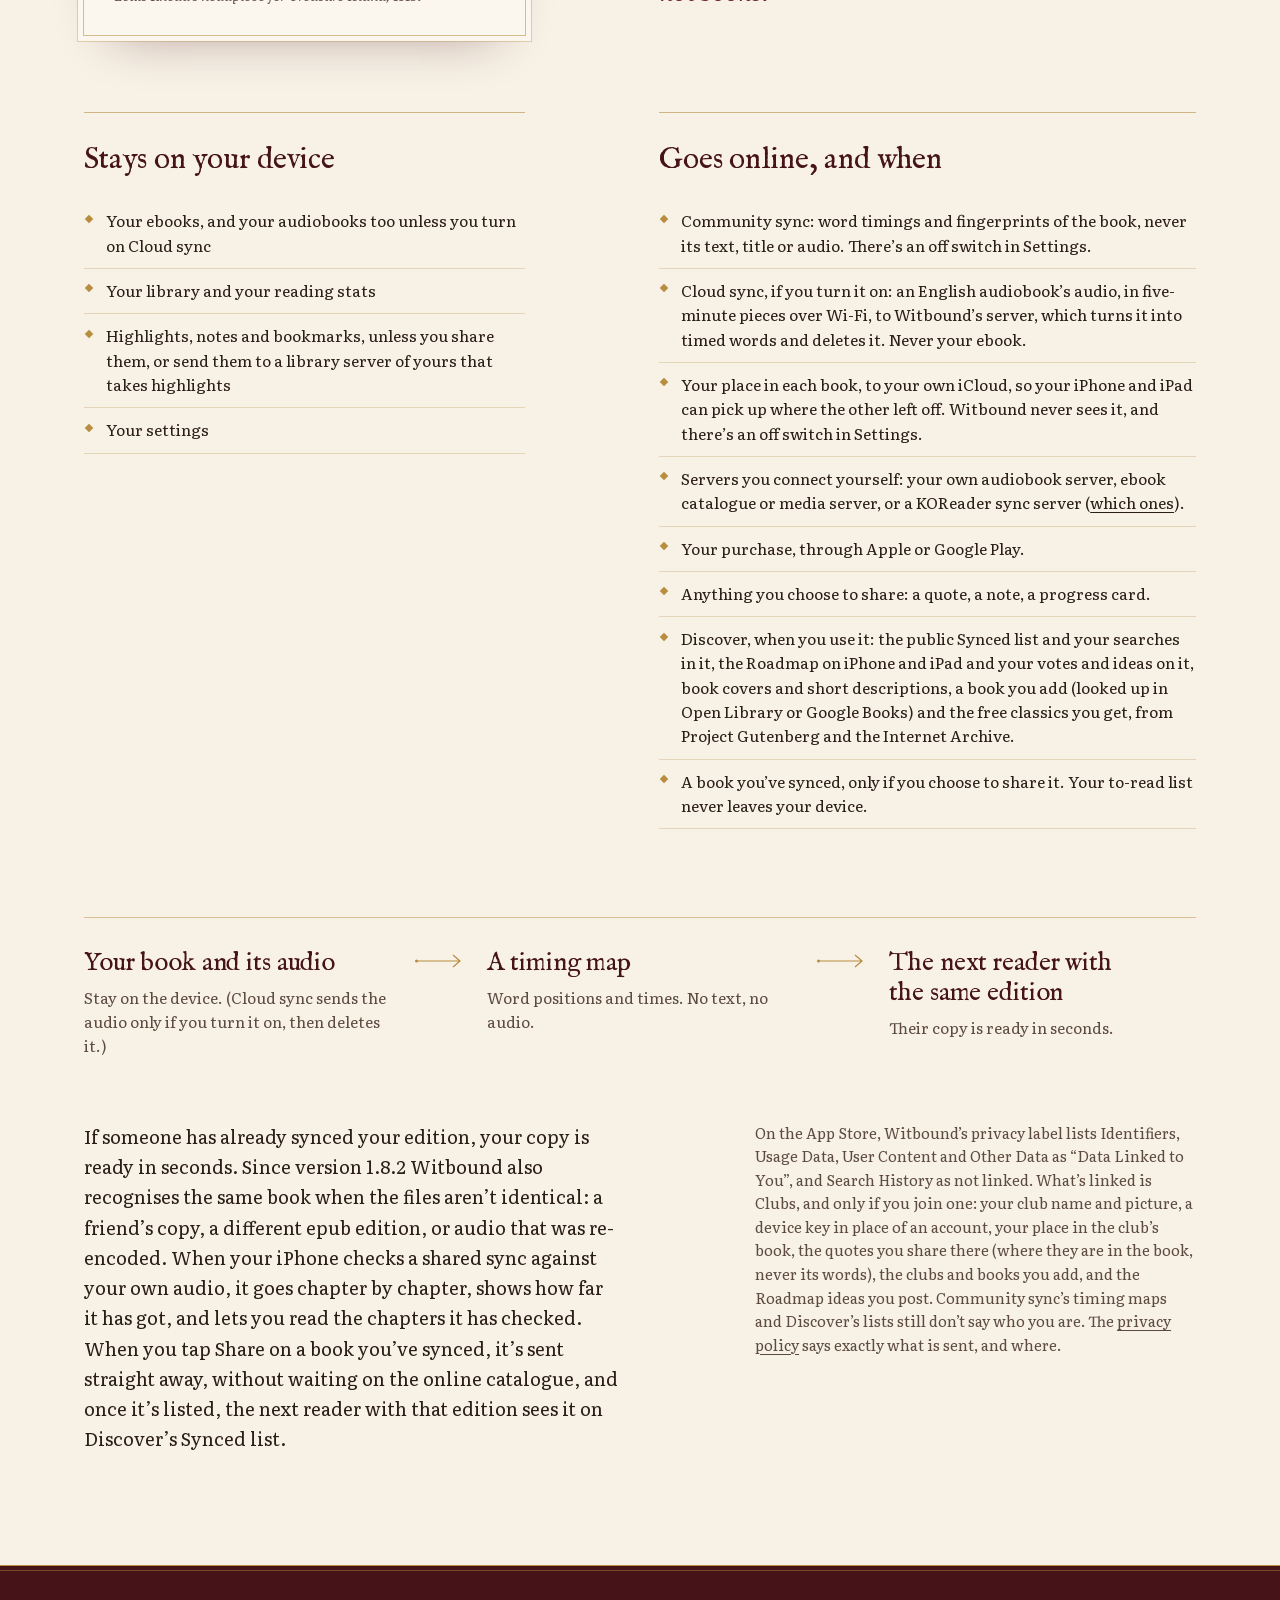
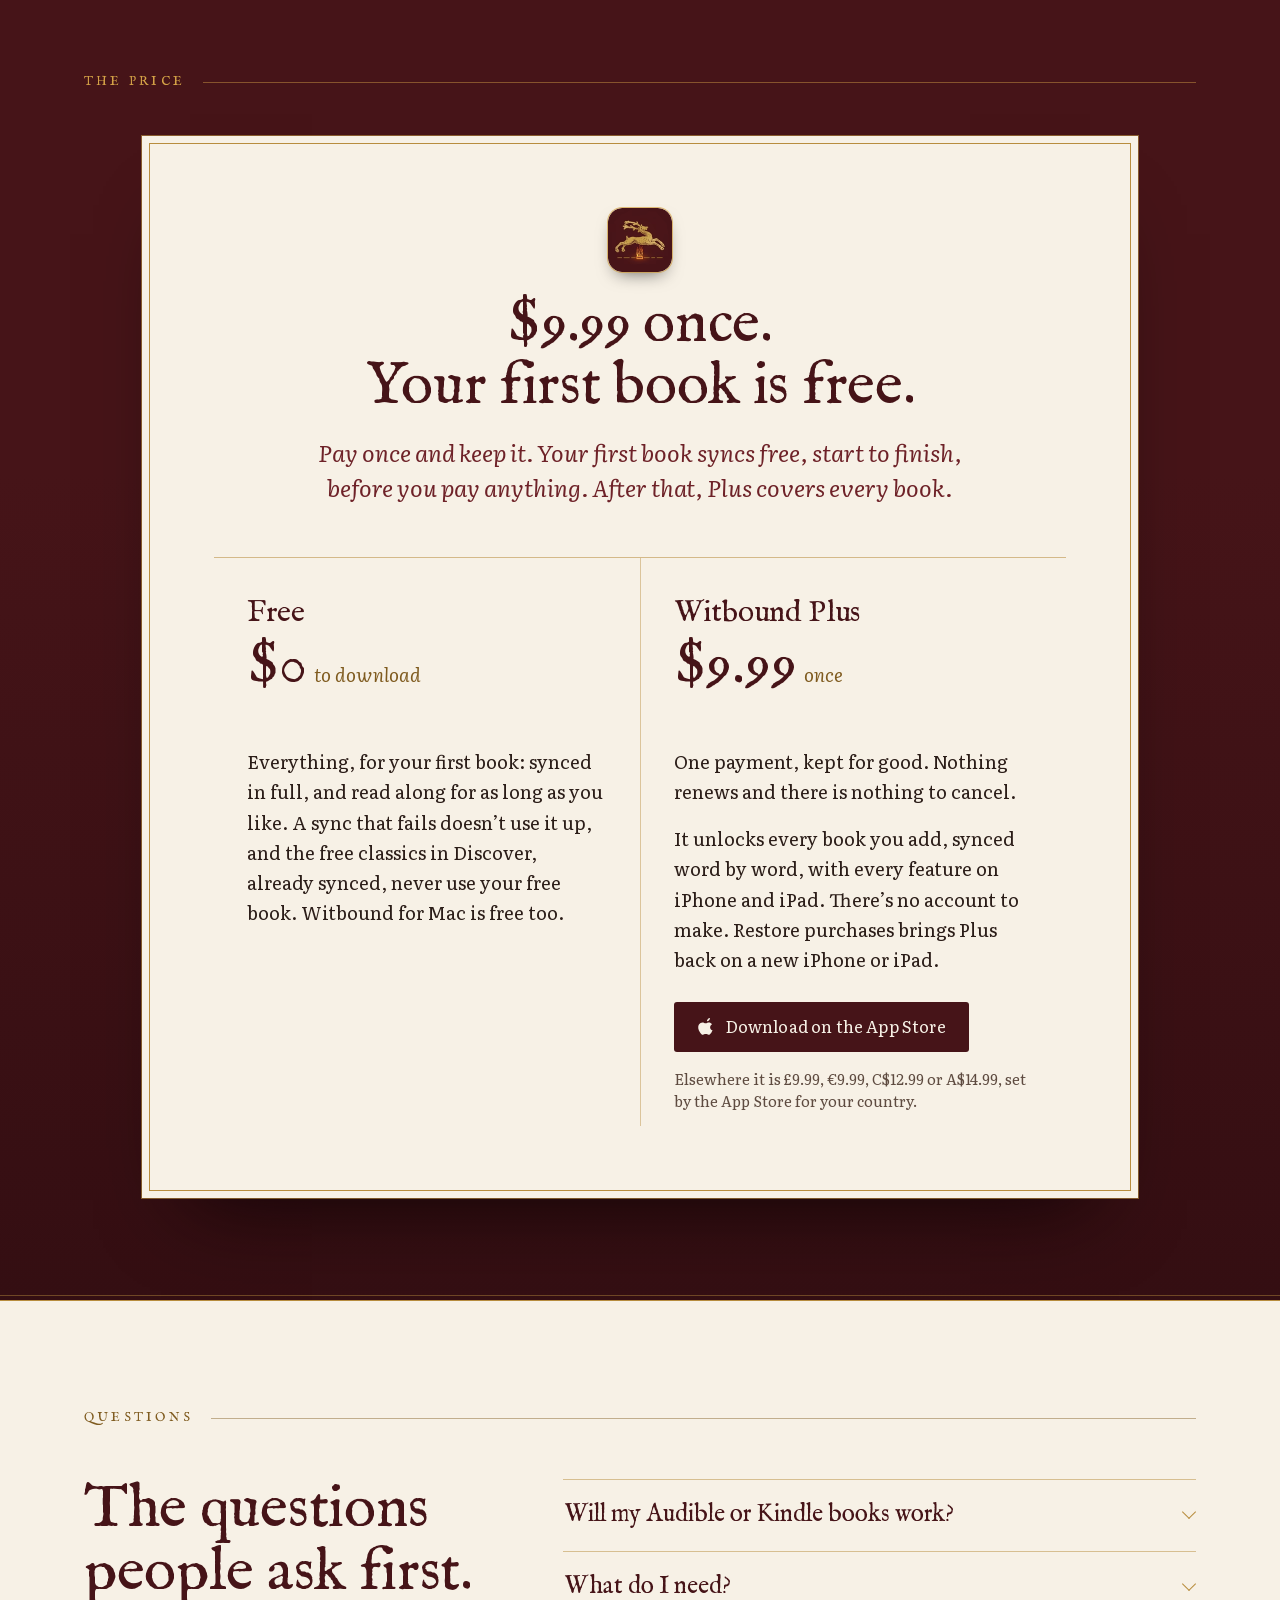
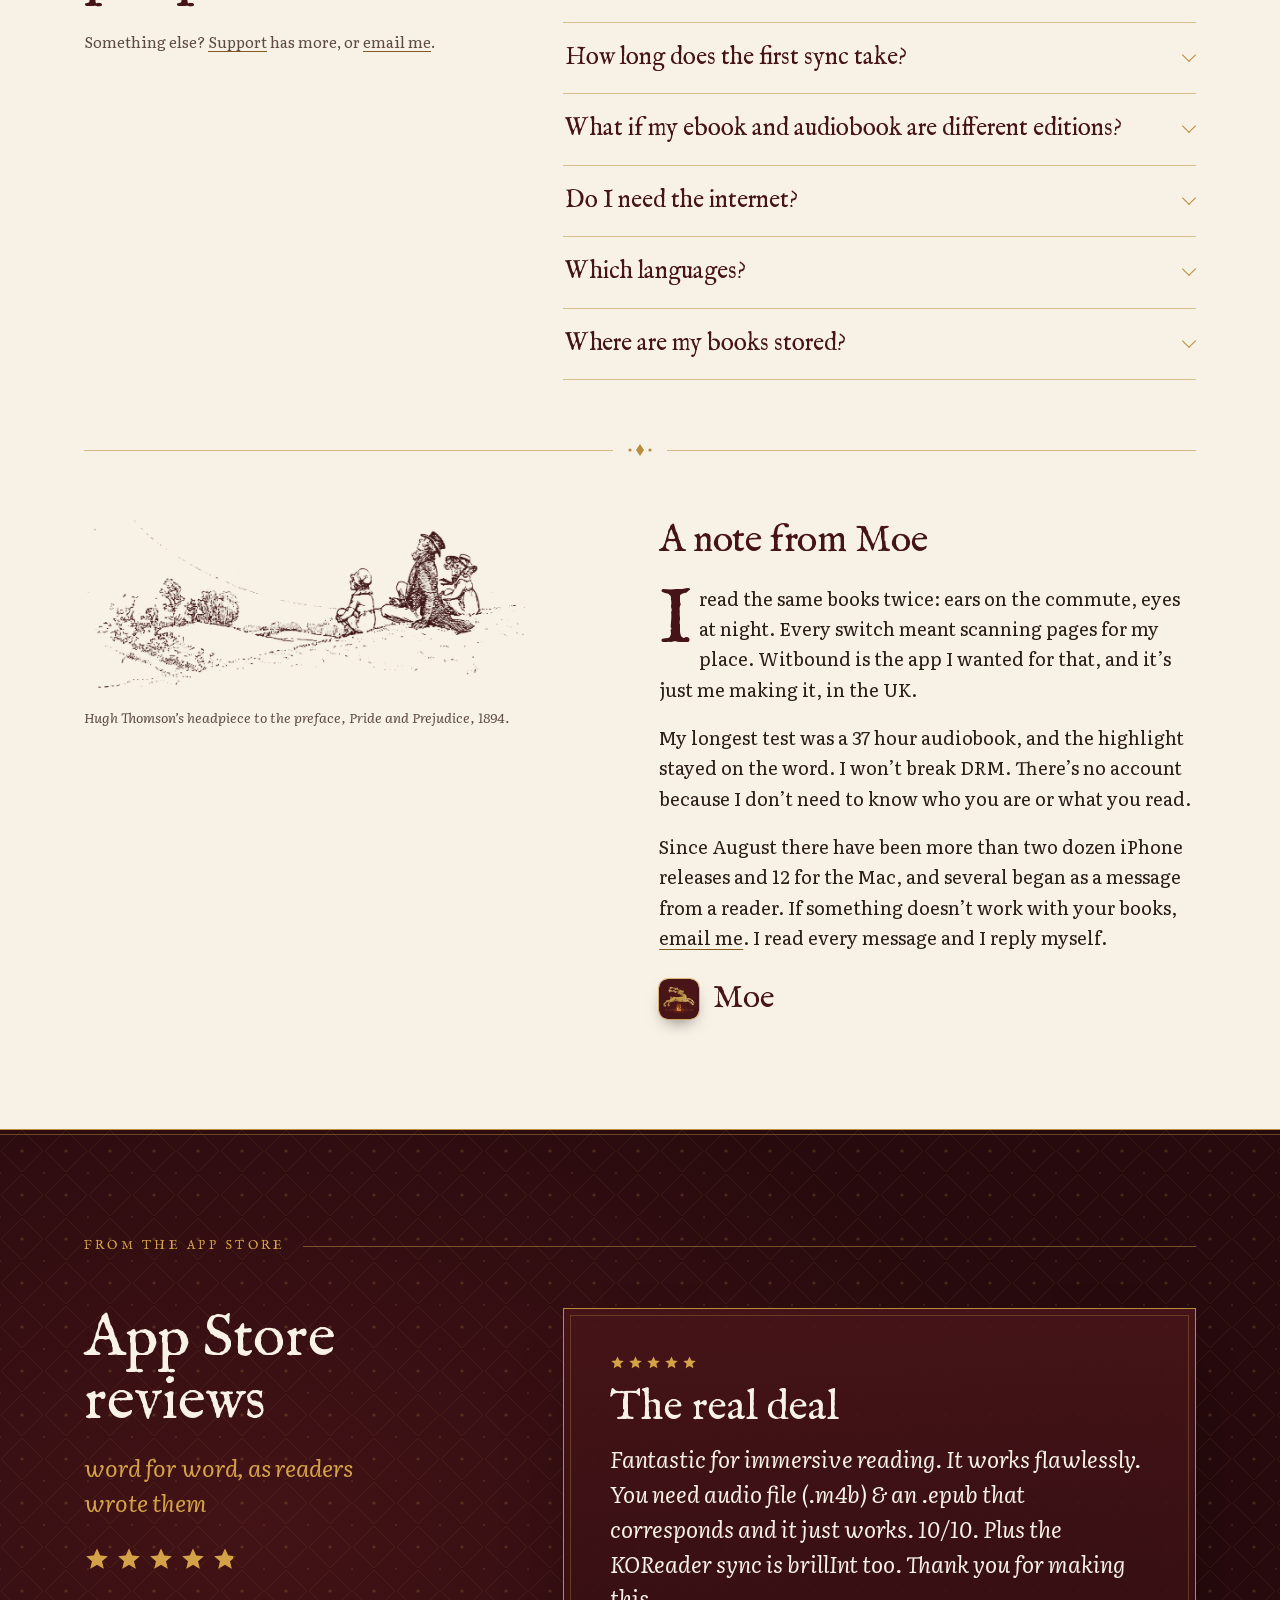
==== commit a124efda: "Price: Witbound Plus is $9.99 once on iPhone and iPad (Moe, 5 Nov 2026); the yearly leaves the page," ====
--- a/index.html
+++ b/index.html
@@ -41,22 +41,8 @@
       "@type": "Offer",
       "name": "Witbound Plus, lifetime",
       "category": "one-time purchase",
-      "price": "14.99",
-      "priceCurrency": "USD",
-      "availability": "https://schema.org/InStock"
-    },
-    {
-      "@type": "Offer",
-      "name": "Witbound Plus, yearly",
-      "category": "subscription",
       "price": "9.99",
       "priceCurrency": "USD",
-      "priceSpecification": {
-        "@type": "UnitPriceSpecification",
-        "price": "9.99",
-        "priceCurrency": "USD",
-        "billingDuration": "P1Y"
-      },
       "availability": "https://schema.org/InStock"
     }
   ]
@@ -96,7 +82,7 @@
           <a class="wb-textlink" href="mac.html">Witbound for Mac, free</a>
           <a class="wb-textlink" href="https://play.google.com/store/apps/details?id=app.witbound.android">Get it on Google Play</a>
         </div>
-        <ul class="wb-chips" aria-label="In short"><li>Lifetime or yearly</li><li>Free classics</li><li>First book free</li></ul>
+        <ul class="wb-chips" aria-label="In short"><li>Pay once</li><li>Free classics</li><li>First book free</li></ul>
         <p class="wb-fine">For iPhone and iPad on iOS 26 or later, and Android 8 or later.</p>
         <p class="wb-fine">Rated 4.8 from 6 ratings in the US App Store. <a href="#readers">Read the reviews</a></p>
       </div>
@@ -266,7 +252,7 @@
         <h3 id="wb-dev-android">Witbound for Android</h3>
         <p>Bring an epub and its audiobook (m4b, m4a or mp3) from your files or Google Drive, or from your own library servers. Your phone does the matching, and the words light up as they&rsquo;re spoken.</p>
         <p>Pick from four fonts, set the text from 12 to 40, and adjust line and paragraph spacing, or read in one continuous scroll that follows the narrator. Every book has a notebook for your highlights, notes and bookmarks, and Return to narration takes you back to the spoken word. Syncing shows about how long is left, and if Android pauses a long sync, one tap carries on.</p>
-        <p>Your first book is free. Witbound Plus, once for good or yearly, is bought on Google Play, separate from the App Store. PDFs and Receive from your Mac are on iPhone and iPad.</p>
+        <p>Your first book is free. Witbound Plus is bought on Google Play, separate from the App Store. PDFs and Receive from your Mac are on iPhone and iPad.</p>
         <div class="wb-actions">
           <a class="wb-btn wb-btn-line wb-btn-small" href="https://play.google.com/store/apps/details?id=app.witbound.android">Get it on Google Play</a>
         </div>
@@ -328,8 +314,8 @@
     <p class="wb-rh">The price</p>
     <div class="wb-sheet">
       <picture class="wb-tile"><source type="image/avif" srcset="assets/icon/icon-rounded-128.avif?v=1811"><img src="assets/icon/icon-rounded-128.webp?v=1811" width="64" height="64" alt="" loading="lazy" decoding="async"></picture>
-      <h2 class="wb-h2" id="wb-price-title"><span class="wb-ln">$14.99 once, or $9.99 a year.</span> Your first book is free.</h2>
-      <p class="wb-lede">Pay once and keep it, or go yearly. Your first book syncs free, start to finish, before you pay anything. After that, either plan covers every book.</p>
+      <h2 class="wb-h2" id="wb-price-title"><span class="wb-ln">$9.99 once.</span> Your first book is free.</h2>
+      <p class="wb-lede">Pay once and keep it. Your first book syncs free, start to finish, before you pay anything. After that, Plus covers every book.</p>
       <div class="wb-tiers">
         <section aria-labelledby="wb-plan-free">
           <h3 id="wb-plan-free">Free</h3>
@@ -338,13 +324,11 @@
         </section>
         <section aria-labelledby="wb-plan-plus">
           <h3 id="wb-plan-plus">Witbound Plus</h3>
-          <p class="wb-amount">$14.99<small>once</small></p>
-          <p>Lifetime: one payment, kept for good.</p>
-          <p class="wb-amount">$9.99<small>a year</small></p>
-          <p>Yearly: it renews each year until you cancel it in Settings &rarr; your name &rarr; Subscriptions.</p>
-          <p>Either plan unlocks every book you add, synced word by word, with every feature on iPhone and iPad. There&rsquo;s no account to make. Restore purchases brings Plus back on a new iPhone or iPad.</p>
+          <p class="wb-amount">$9.99<small>once</small></p>
+          <p>One payment, kept for good. Nothing renews and there is nothing to cancel.</p>
+          <p>It unlocks every book you add, synced word by word, with every feature on iPhone and iPad. There&rsquo;s no account to make. Restore purchases brings Plus back on a new iPhone or iPad.</p>
           <a class="wb-btn wb-btn-main" href="https://apps.apple.com/app/id6795587495"><svg viewBox="0 0 24 24" fill="currentColor" aria-hidden="true" focusable="false"><path d="M16.5 1.4c.1 1-.3 2-1 2.8-.7.8-1.8 1.4-2.8 1.3-.1-1 .3-2 1-2.7.7-.8 1.9-1.4 2.8-1.4zM19.9 17c-.5 1.2-.8 1.7-1.4 2.7-.9 1.4-2.2 3.1-3.7 3.1-1.4 0-1.7-.9-3.6-.9s-2.3.9-3.6.9c-1.6 0-2.8-1.6-3.7-3C1.2 16.4.9 12 2.5 9.7c1.1-1.6 2.9-2.6 4.5-2.6 1.7 0 2.7 1 4.1 1 1.3 0 2.1-1 4.1-1 1.4 0 2.9.8 4 2.1-3.5 1.9-3 6.9.6 7.8z"/></svg>Download on the App Store</a>
-          <p class="wb-small" style="margin-top:16px">Elsewhere the lifetime unlock is &pound;14.99, &euro;17.99, C$19.99 or A$22.99, and the yearly plan &pound;9.99, &euro;9.99, C$12.99 or A$14.99 a year, set by the App Store for your country.</p>
+          <p class="wb-small" style="margin-top:16px">Elsewhere it is &pound;9.99, &euro;9.99, C$12.99 or A$14.99, set by the App Store for your country.</p>
         </section>
       </div>
     </div>
